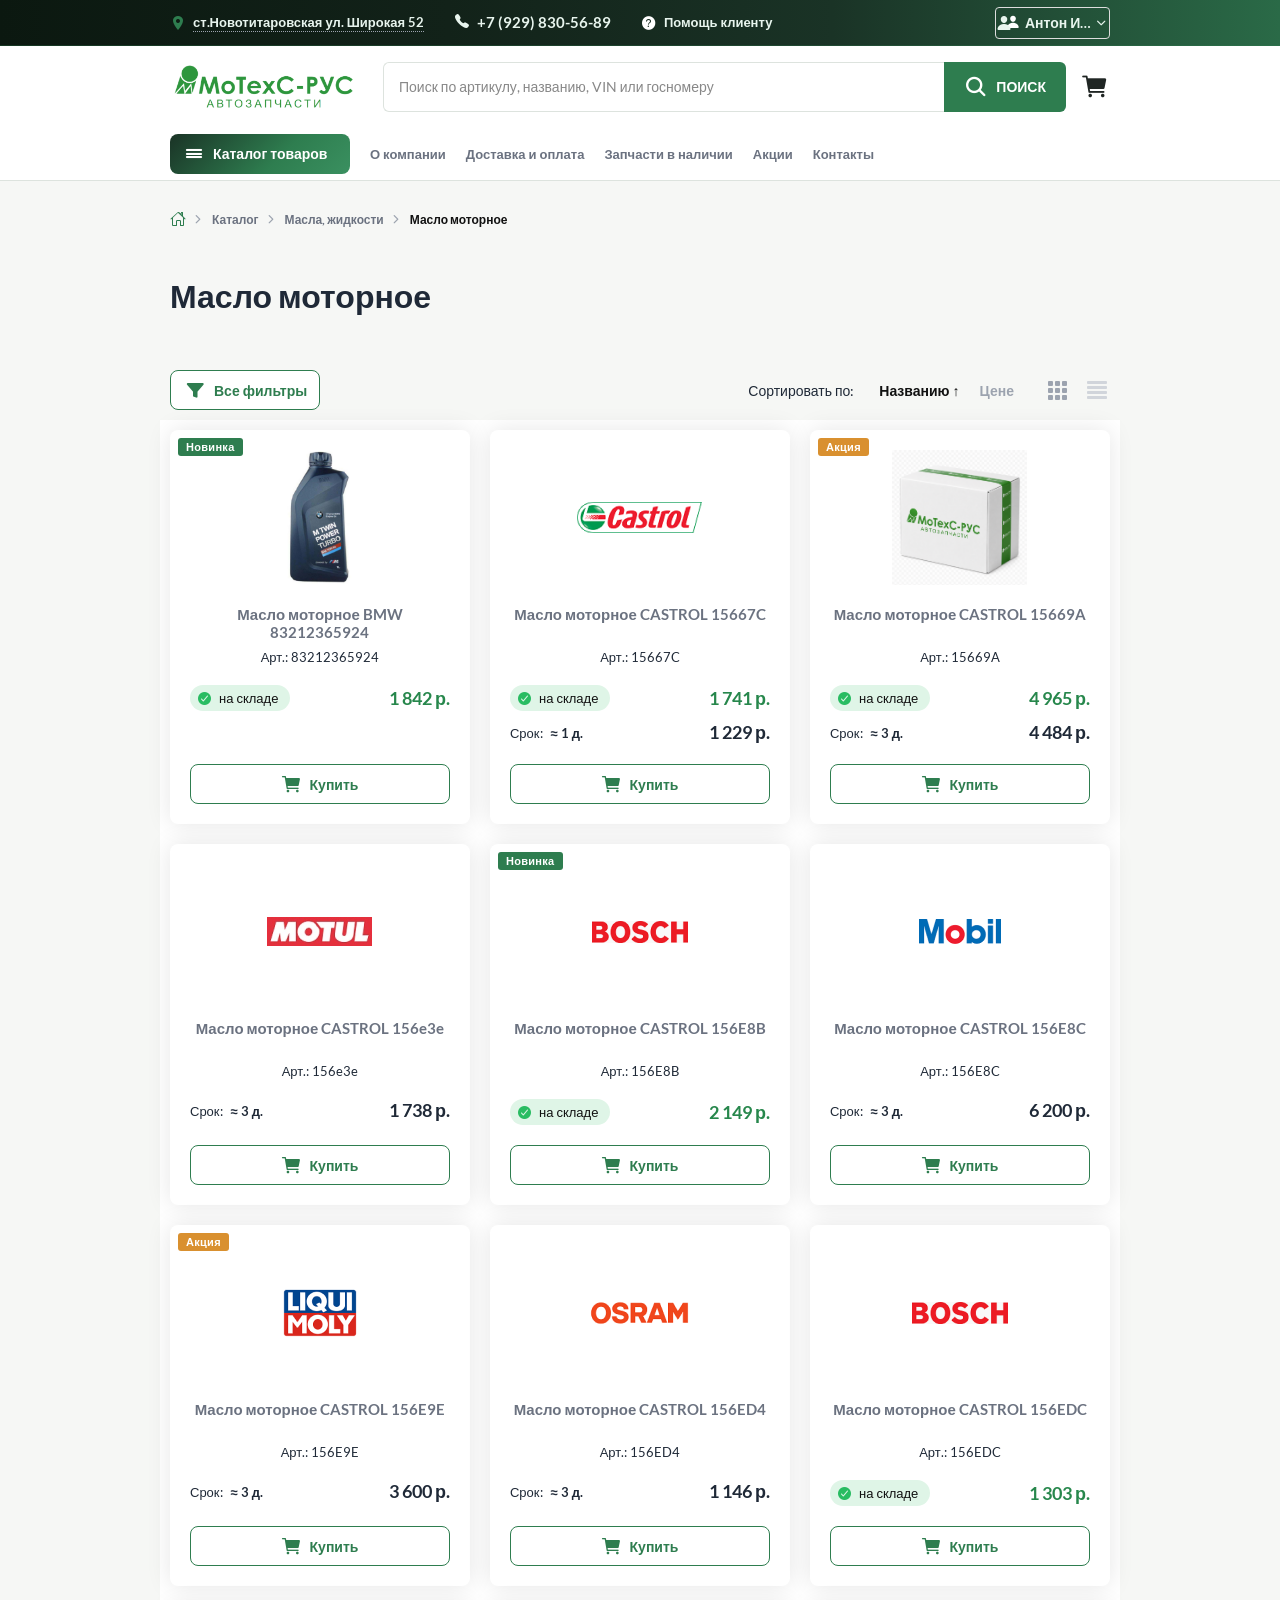
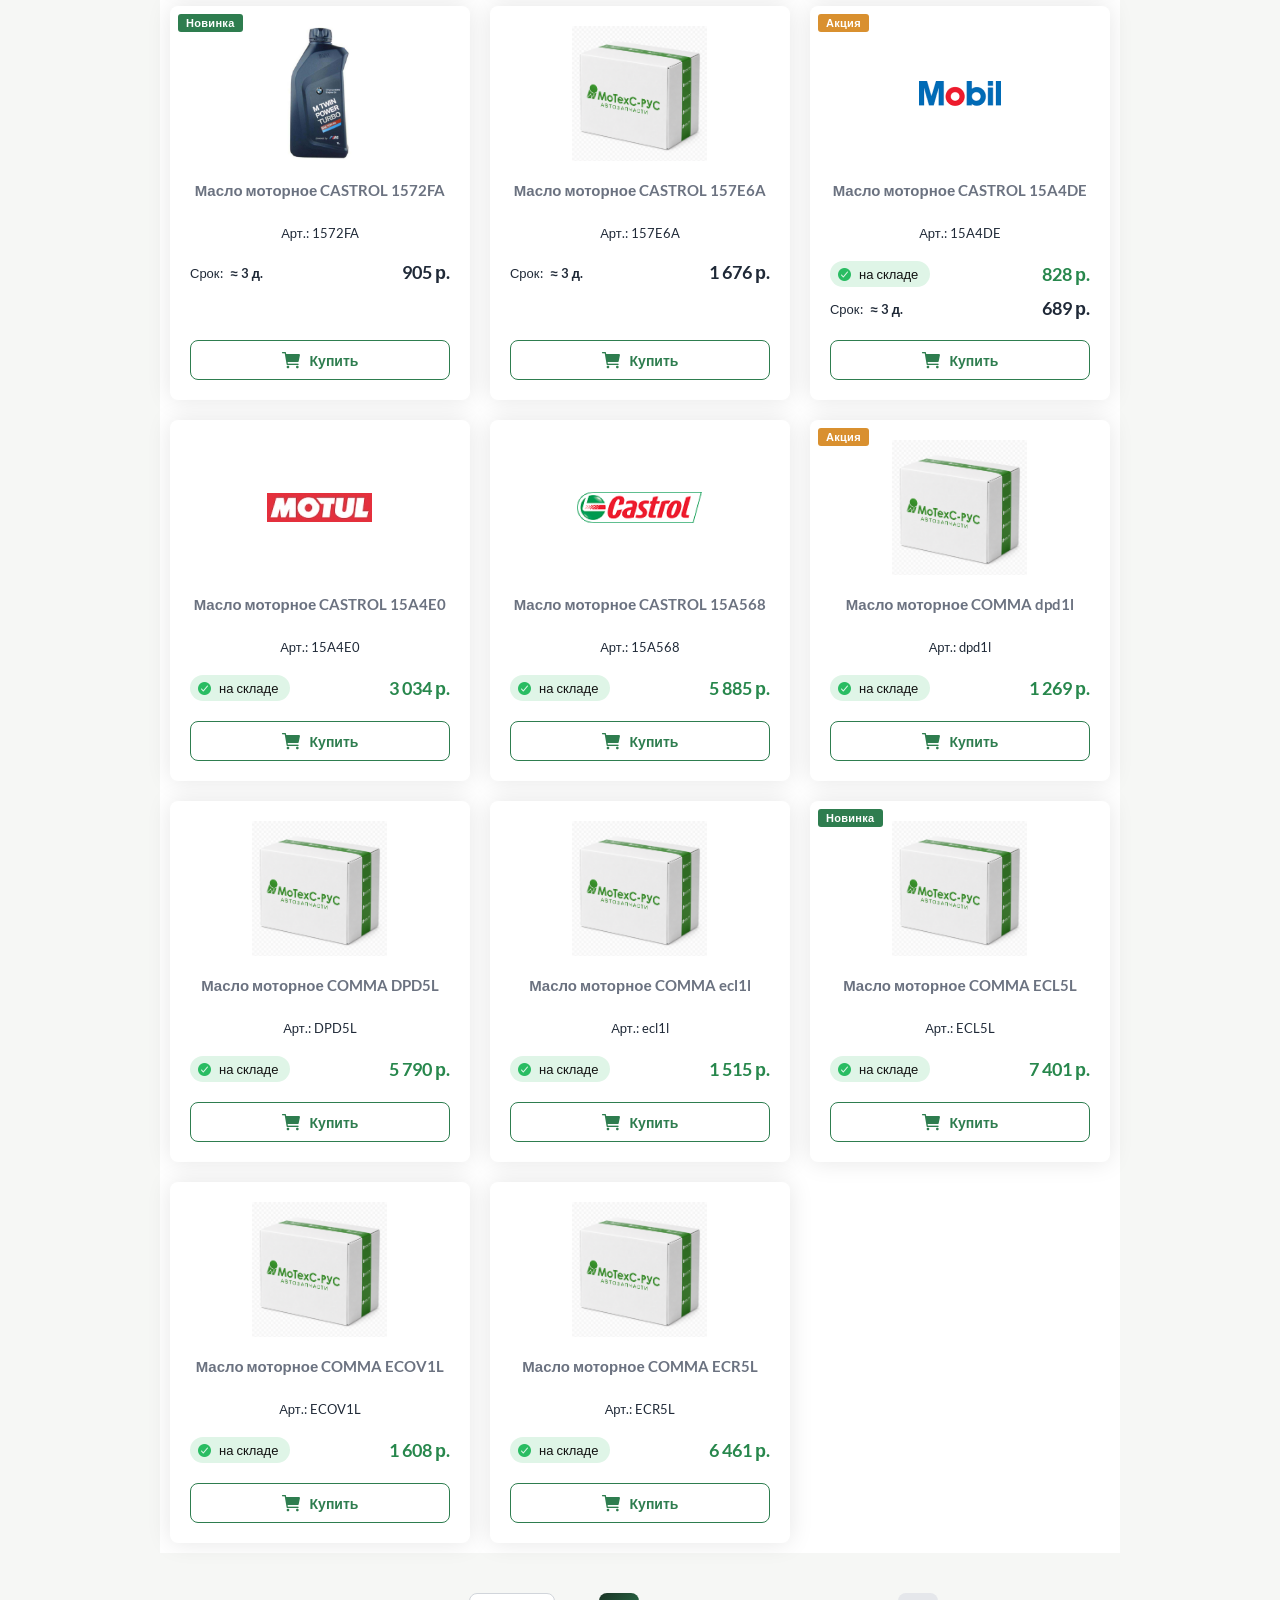
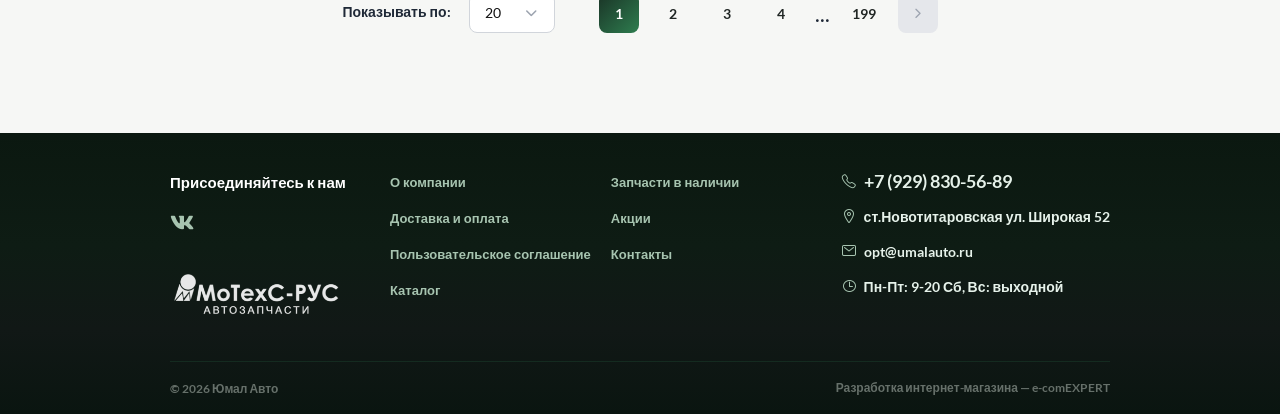
==== catalog/index.html @ f366a5bb "asd" ====
<!DOCTYPE html>
<html xmlns="http://www.w3.org/1999/xhtml" class="bx-core bx-no-touch bx-no-retina bx-chrome"><head><style>body {transition: opacity ease-in 0.2s; } 
body[unresolved] {opacity: 0; display: block; overflow: hidden; position: relative; } 
</style>
    <title>e-comAUTOPARTS - Масло моторное </title>
    <meta http-equiv="X-UA-Compatible" content="IE=edge" />
    <meta name="viewport" content="width=device-width, initial-scale=1.0" />

    
    <meta name="google-site-verification" content="3pzDEjGXft4h5JnUBmZD2Gv6N19xpV2843vtXqj8YGY" />


    <link rel="apple-touch-icon" sizes="180x180" href="../shop.e-comexpert.ru/shop.e-comexpert.ru/bitrix/templates/e-comexpert_v2/favicon/apple-touch-icon.png" />
    <link rel="icon" type="image/png" sizes="32x32" href="../shop.e-comexpert.ru/shop.e-comexpert.ru/bitrix/templates/e-comexpert_v2/favicon/favicon-32x32.png" />
    <link rel="icon" type="image/png" sizes="16x16" href="../shop.e-comexpert.ru/shop.e-comexpert.ru/bitrix/templates/e-comexpert_v2/favicon/favicon-16x16.png" />
    <link rel="manifest" href="../shop.e-comexpert.ru/shop.e-comexpert.ru/bitrix/templates/e-comexpert_v2/favicon/site.webmanifest" />
    <link rel="mask-icon" href="../shop.e-comexpert.ru/shop.e-comexpert.ru/bitrix/templates/e-comexpert_v2/favicon/safari-pinned-tab.svg" color="#5bbad5" />
    <link rel="shortcut icon" href="../shop.e-comexpert.ru/shop.e-comexpert.ru/bitrix/templates/e-comexpert_v2/favicon/favicon.ico" />
    <meta name="msapplication-TileColor" content="#da532c" />
    <meta name="msapplication-config" content="/bitrix/templates/e-comexpert_v2/favicon/browserconfig.xml" />
    <meta name="theme-color" content="#ffffff" />


    <meta http-equiv="Content-Type" content="text/html; charset=UTF-8" />
<meta name="robots" content="index, follow" />
<meta name="description" content="e-comAUTOPARTS - Масло моторное " />
<link href="../shop.e-comexpert.ru/shop.e-comexpert.ru/bitrix/js/main/core/css/core.css" type="text/css" rel="stylesheet" />



<link href="../shop.e-comexpert.ru/maxcdn.bootstrapcdn.com/bootstrap/3.3.7/css/bootstrap.min.css" type="text/css" rel="stylesheet" />
<link href="../shop.e-comexpert.ru/cdnjs.cloudflare.com/ajax/libs/OwlCarousel2/2.3.4/assets/owl.carousel.min.css" type="text/css" rel="stylesheet" />
<link href="../shop.e-comexpert.ru/cdnjs.cloudflare.com/ajax/libs/jqueryui/1.12.1/jquery-ui.css" type="text/css" rel="stylesheet" />
<link href="../shop.e-comexpert.ru/shop.e-comexpert.ru/bitrix/css/main/bootstrap.css" type="text/css" rel="stylesheet" />
<link href="../shop.e-comexpert.ru/shop.e-comexpert.ru/bitrix/css/main/font-awesome.css" type="text/css" rel="stylesheet" />
<link href="../shop.e-comexpert.ru/shop.e-comexpert.ru/bitrix/js/ui/fonts/opensans/ui.font.opensans.css" type="text/css" rel="stylesheet" />
<link href="../shop.e-comexpert.ru/shop.e-comexpert.ru/bitrix/js/main/popup/dist/main.popup.bundle.css" type="text/css" rel="stylesheet" />
<link href="../shop.e-comexpert.ru/shop.e-comexpert.ru/bitrix/components/w247.catalogs/catalog/templates/.default/style.css" type="text/css" rel="stylesheet" />
<link href="../shop.e-comexpert.ru/shop.e-comexpert.ru/bitrix/components/w247.catalogs/catalog.smart.filter/templates/.default/style.css" type="text/css" rel="stylesheet" />
<link href="../shop.e-comexpert.ru/shop.e-comexpert.ru/bitrix/templates/.default/components/bitrix/catalog.section.list/to_left/style.css" type="text/css" rel="stylesheet" />
<link href="../shop.e-comexpert.ru/shop.e-comexpert.ru/bitrix/templates/.default/components/bitrix/catalog.section/parametric/style.css" type="text/css" rel="stylesheet" />
<link href="../shop.e-comexpert.ru/shop.e-comexpert.ru/bitrix/templates/e-comexpert_v2/css/bootstrap-select.min.css" type="text/css" data-template-style="true" rel="stylesheet" />
<link href="../shop.e-comexpert.ru/shop.e-comexpert.ru/bitrix/templates/e-comexpert_v2/tooltipster/dist/css/tooltipster.bundle.min.css" type="text/css" data-template-style="true" rel="stylesheet" />
<link href="../shop.e-comexpert.ru/shop.e-comexpert.ru/bitrix/templates/e-comexpert_v2/lightbox/lightbox.css" type="text/css" data-template-style="true" rel="stylesheet" />
<link href="../shop.e-comexpert.ru/shop.e-comexpert.ru/bitrix/templates/e-comexpert_v2/fancybox/jquery.fancybox.css" type="text/css" data-template-style="true" rel="stylesheet" />
<link href="../shop.e-comexpert.ru/shop.e-comexpert.ru/bitrix/templates/e-comexpert_v2/bootstrap/css/bootstrap-datetimepicker.min.css" type="text/css" data-template-style="true" rel="stylesheet" />
<link href="../shop.e-comexpert.ru/shop.e-comexpert.ru/bitrix/templates/e-comexpert_v2/css/fonts.css" type="text/css" data-template-style="true" rel="stylesheet" />
<link href="../shop.e-comexpert.ru/shop.e-comexpert.ru/bitrix/templates/e-comexpert_v2/css/font_ico_style.css" type="text/css" data-template-style="true" rel="stylesheet" />
<link href="../shop.e-comexpert.ru/shop.e-comexpert.ru/bitrix/templates/e-comexpert_v2/css/main.css" type="text/css" data-template-style="true" rel="stylesheet" />
<link href="../shop.e-comexpert.ru/shop.e-comexpert.ru/bitrix/templates/e-comexpert_v2/css/media.css" type="text/css" data-template-style="true" rel="stylesheet" />
<link href="../shop.e-comexpert.ru/shop.e-comexpert.ru/bitrix/templates/e-comexpert_v2/components/w247.catalogs/appliance/.default/style.css" type="text/css" data-template-style="true" rel="stylesheet" />
<link href="../shop.e-comexpert.ru/shop.e-comexpert.ru/bitrix/components/w247.catalogs/appliance/templates/garage/style.css" type="text/css" data-template-style="true" rel="stylesheet" />
<link href="../shop.e-comexpert.ru/shop.e-comexpert.ru/bitrix/templates/e-comexpert_v2/components/w247.catalogs/appliance/for_check_auto/style.css" type="text/css" data-template-style="true" rel="stylesheet" />
<link href="../shop.e-comexpert.ru/shop.e-comexpert.ru/bitrix/templates/e-comexpert_v2/components/w247.branchesv2/shops.change/demo2/style.css" type="text/css" data-template-style="true" rel="stylesheet" />
<link href="../shop.e-comexpert.ru/shop.e-comexpert.ru/bitrix/templates/e-comexpert_v2/components/bitrix/search.title/.default/style.css" type="text/css" data-template-style="true" rel="stylesheet" />
<link href="../shop.e-comexpert.ru/shop.e-comexpert.ru/bitrix/templates/e-comexpert_v2/components/w247.garage/ws.garage/.default/style.css" type="text/css" data-template-style="true" rel="stylesheet" />
<link href="../shop.e-comexpert.ru/shop.e-comexpert.ru/bitrix/templates/e-comexpert_v2/components/w247.garage/ws.garage/style.css" type="text/css" data-template-style="true" rel="stylesheet" />
<link href="../shop.e-comexpert.ru/shop.e-comexpert.ru/bitrix/templates/e-comexpert_v2/components/bitrix/sale.basket.basket.line/.default/style.css" type="text/css" data-template-style="true" rel="stylesheet" />
<link href="../shop.e-comexpert.ru/shop.e-comexpert.ru/bitrix/templates/e-comexpert_v2/components/bitrix/breadcrumb/.default/style.css" type="text/css" data-template-style="true" rel="stylesheet" />
<link href="../shop.e-comexpert.ru/shop.e-comexpert.ru/bitrix/templates/e-comexpert_v2/components/bitrix/main.userconsent.request/.default/user_consent.css" type="text/css" data-template-style="true" rel="stylesheet" />
<link href="../shop.e-comexpert.ru/shop.e-comexpert.ru/bitrix/components/w247/form.service.request/templates/.default/style.css" type="text/css" data-template-style="true" rel="stylesheet" />
<link href="../shop.e-comexpert.ru/shop.e-comexpert.ru/bitrix/panel/main/popup.css" type="text/css" data-template-style="true" rel="stylesheet" />
<link href="../shop.e-comexpert.ru/w247/panel/scripts/autocomplete/jquery.auto-complete.css" type="text/css" data-template-style="true" rel="stylesheet" />
<link href="../shop.e-comexpert.ru/shop.e-comexpert.ru/bitrix/templates/e-comexpert_v2/styles.css" type="text/css" data-template-style="true" rel="stylesheet" />
<link href="../shop.e-comexpert.ru/shop.e-comexpert.ru/bitrix/templates/e-comexpert_v2/template_styles.css" type="text/css" data-template-style="true" rel="stylesheet" />
<script type="text/javascript" async="" src="../shop.e-comexpert.ru/bitrix.info/ba.js"></script><script type="text/javascript">if(!window.BX)window.BX={};if(!window.BX.message)window.BX.message=function(mess){if(typeof mess==='object'){for(let i in mess) {BX.message[i]=mess[i];} return true;}};</script>
<script type="text/javascript">(window.BX||top.BX).message({'JS_CORE_LOADING':'Загрузка...','JS_CORE_NO_DATA':'- Нет данных -','JS_CORE_WINDOW_CLOSE':'Закрыть','JS_CORE_WINDOW_EXPAND':'Развернуть','JS_CORE_WINDOW_NARROW':'Свернуть в окно','JS_CORE_WINDOW_SAVE':'Сохранить','JS_CORE_WINDOW_CANCEL':'Отменить','JS_CORE_WINDOW_CONTINUE':'Продолжить','JS_CORE_H':'ч','JS_CORE_M':'м','JS_CORE_S':'с','JSADM_AI_HIDE_EXTRA':'Скрыть лишние','JSADM_AI_ALL_NOTIF':'Показать все','JSADM_AUTH_REQ':'Требуется авторизация!','JS_CORE_WINDOW_AUTH':'Войти','JS_CORE_IMAGE_FULL':'Полный размер'});</script>

<script type="text/javascript" src="../shop.e-comexpert.ru/shop.e-comexpert.ru/bitrix/js/main/core/core.js"></script>

<script>BX.setJSList(['../shop.e-comexpert.ru/shop.e-comexpert.ru/bitrix/js/main/core/core_ajax.js','../shop.e-comexpert.ru/shop.e-comexpert.ru/bitrix/js/main/core/core_promise.js','../shop.e-comexpert.ru/shop.e-comexpert.ru/bitrix/js/main/polyfill/promise/js/promise.js','../shop.e-comexpert.ru/shop.e-comexpert.ru/bitrix/js/main/loadext/loadext.js','../shop.e-comexpert.ru/shop.e-comexpert.ru/bitrix/js/main/loadext/extension.js','../shop.e-comexpert.ru/shop.e-comexpert.ru/bitrix/js/main/polyfill/promise/js/promise.js','../shop.e-comexpert.ru/shop.e-comexpert.ru/bitrix/js/main/polyfill/find/js/find.js','../shop.e-comexpert.ru/shop.e-comexpert.ru/bitrix/js/main/polyfill/includes/js/includes.js','../shop.e-comexpert.ru/shop.e-comexpert.ru/bitrix/js/main/polyfill/matches/js/matches.js','../shop.e-comexpert.ru/shop.e-comexpert.ru/bitrix/js/ui/polyfill/closest/js/closest.js','../shop.e-comexpert.ru/shop.e-comexpert.ru/bitrix/js/main/polyfill/fill/main.polyfill.fill.js','../shop.e-comexpert.ru/shop.e-comexpert.ru/bitrix/js/main/polyfill/find/js/find.js','../shop.e-comexpert.ru/shop.e-comexpert.ru/bitrix/js/main/polyfill/matches/js/matches.js','../shop.e-comexpert.ru/shop.e-comexpert.ru/bitrix/js/main/polyfill/core/dist/polyfill.bundle.js','../shop.e-comexpert.ru/shop.e-comexpert.ru/bitrix/js/main/core/core.js','../shop.e-comexpert.ru/shop.e-comexpert.ru/bitrix/js/main/polyfill/intersectionobserver/js/intersectionobserver.js','../shop.e-comexpert.ru/shop.e-comexpert.ru/bitrix/js/main/lazyload/dist/lazyload.bundle.js','../shop.e-comexpert.ru/shop.e-comexpert.ru/bitrix/js/main/polyfill/core/dist/polyfill.bundle.js','../shop.e-comexpert.ru/shop.e-comexpert.ru/bitrix/js/main/parambag/dist/parambag.bundle.js']);
BX.setCSSList(['../shop.e-comexpert.ru/shop.e-comexpert.ru/bitrix/js/main/core/css/core.css','../shop.e-comexpert.ru/shop.e-comexpert.ru/bitrix/js/main/lazyload/dist/lazyload.bundle.css','../shop.e-comexpert.ru/shop.e-comexpert.ru/bitrix/js/main/parambag/dist/parambag.bundle.css']);</script>
<script type="text/javascript">(window.BX||top.BX).message({'MAIN_USER_CONSENT_REQUEST_TITLE':'Согласие пользователя','MAIN_USER_CONSENT_REQUEST_BTN_ACCEPT':'Принимаю','MAIN_USER_CONSENT_REQUEST_BTN_REJECT':'Не принимаю','MAIN_USER_CONSENT_REQUEST_LOADING':'Загрузка..','MAIN_USER_CONSENT_REQUEST_ERR_TEXT_LOAD':'Не удалось загрузить текст соглашения.','MAIN_USER_CONSENT_REQUEST_URL_CONFIRM':'Ознакомьтесь с текстом по ссылке'});</script>
<script type="text/javascript">(window.BX||top.BX).message({'CATALOG_LIST_PART_TITLE':'Запчасть','CATALOG_LIST_AVAILABLE_TITLE':'Наличие','CATALOG_LIST_PRICE_TITLE':'Цена','CATALOG_LIST_QUANTITY_TITLE':'Кол-в','CATALOG_LIST_DELIVERY_TITLE':'Срок','CATALOG_LIST_PART':'Запчасть','CATALOG_LIST_ADD_TO_BASKET':'В корзину','CATALOG_LIST_SHOW_ALL':'Показать все','CATALOG_LIST_SHOW_MORE':'Другие предложения','CATALOG_LIST_HIDE':'Свернуть','CATALOG_LIST_QUANTITY_MEASURE':'шт.','CATALOG_LIST_IN_STOCK':'В наличии','CATALOG_LIST_ARTICLE_TITLE':'Артикул','CATALOG_LIST_ART':'Арт','CATALOG_LIST_SEARCH_ARTICLE_TITLE':'Искомый артикул','CATALOG_LIST_RESET':'Сбросить фильтры','CATALOG_LIST_APPLY':'Применить','CATALOG_LIST_STOCK_ONLY':'Только товары в наличии','CATALOG_LIST_COST':'Цена, руб.','CATALOG_LIST_DELIVERIES':'Сроки','CATALOG_LIST_BRANDS':'Бренды','CATALOG_LIST_TYPES':'Типы','CATALOG_LIST_NAME':'Наименование','CATALOG_LIST_PROFIT':'Прибыль','CATALOG_LIST_ON_STOCK':'на складе'});</script>
<script type="text/javascript">(window.BX||top.BX).message({'pull_server_enabled':'N','pull_config_timestamp':'0','pull_guest_mode':'N','pull_guest_user_id':'0'});(window.BX||top.BX).message({'PULL_OLD_REVISION':'Для продолжения корректной работы с сайтом необходимо перезагрузить страницу.'});</script>
<script type="text/javascript">(window.BX||top.BX).message({'W247_PANEL_MODAL_TITLE':'Регистрация пользователя','W247_PANEL_MODAL_ACCEPT_BTN':'Отправить','W247_PANEL_MODAL_CANCEL_BTN':'Закрыть'});</script>
<script type="text/javascript">(window.BX||top.BX).message({'LANGUAGE_ID':'ru','FORMAT_DATE':'DD.MM.YYYY','FORMAT_DATETIME':'DD.MM.YYYY HH:MI:SS','COOKIE_PREFIX':'BITRIX_SM','SERVER_TZ_OFFSET':'10800','SITE_ID':'s1','SITE_DIR':'/','USER_ID':'214','SERVER_TIME':'1776419177','USER_TZ_OFFSET':'0','USER_TZ_AUTO':'Y','bitrix_sessid':'edc9101cf88867938edb0829eab3b66a'});</script>


<script type="text/javascript" src="../shop.e-comexpert.ru/shop.e-comexpert.ru/bitrix/js/main/core/core_ls.js"></script>
<script type="text/javascript" src="../shop.e-comexpert.ru/shop.e-comexpert.ru/bitrix/js/main/session.js"></script>
<script type="text/javascript" src="../shop.e-comexpert.ru/code.jquery.com/jquery.min.js"></script>
<script type="text/javascript" src="../shop.e-comexpert.ru/shop.e-comexpert.ru/bitrix/js/main/core/core_fx.js"></script>
<script type="text/javascript" src="../shop.e-comexpert.ru/shop.e-comexpert.ru/bitrix/js/main/popup/dist/main.popup.bundle.js"></script>
<script type="text/javascript" src="../shop.e-comexpert.ru/shop.e-comexpert.ru/bitrix/js/w247.catalogs/cookie.js"></script>
<script type="text/javascript" src="../shop.e-comexpert.ru/cdnjs.cloudflare.com/ajax/libs/jqueryui/1.12.1/jquery-ui.js"></script>
<script type="text/javascript" src="../shop.e-comexpert.ru/cdnjs.cloudflare.com/ajax/libs/jqueryui-touch-punch/0.2.3/jquery.ui.touch-punch.min.js"></script>
<script type="text/javascript" src="../shop.e-comexpert.ru/cdnjs.cloudflare.com/ajax/libs/OwlCarousel2/2.3.4/owl.carousel.min.js"></script>
<script type="text/javascript" src="../shop.e-comexpert.ru/maxcdn.bootstrapcdn.com/bootstrap/3.3.7/js/bootstrap.min.js"></script>
<script type="text/javascript" src="../shop.e-comexpert.ru/cdnjs.cloudflare.com/ajax/libs/jquery-validate/1.19.1/jquery.validate.min.js"></script>
<script type="text/javascript" src="../shop.e-comexpert.ru/shop.e-comexpert.ru/bitrix/js/pull/protobuf/protobuf.js"></script>
<script type="text/javascript" src="../shop.e-comexpert.ru/shop.e-comexpert.ru/bitrix/js/pull/protobuf/model.js"></script>
<script type="text/javascript" src="../shop.e-comexpert.ru/shop.e-comexpert.ru/bitrix/js/rest/client/rest.client.js"></script>
<script type="text/javascript" src="../shop.e-comexpert.ru/shop.e-comexpert.ru/bitrix/js/pull/client/pull.client.js"></script>
<script type="text/javascript" src="../shop.e-comexpert.ru/shop.e-comexpert.ru/bitrix/js/main/pageobject/pageobject.js"></script>
<script type="text/javascript" src="../shop.e-comexpert.ru/shop.e-comexpert.ru/bitrix/js/main/core/core_window.js"></script>
<link href="../shop.e-comexpert.ru/shop.e-comexpert.ru/bitrix/css/w247.recaptcha/style.css" type="text/css" rel="stylesheet" />
<script type="text/javascript" src="../shop.e-comexpert.ru/shop.e-comexpert.ru/bitrix/js/w247.recaptcha/script.js" defer=""></script>
<script type="text/javascript">
BX.message({"SessExpired": 'Ваш сеанс работы с сайтом завершен из-за отсутствия активности в течение 24 мин. Введенные на странице данные не будут сохранены. Скопируйте их перед тем, как закроете или обновите страницу.'});
bxSession.Expand('edc9101cf88867938edb0829eab3b66a.fa1029e3d3d6e6d5f078a412ab24981760777ded98d3af495f00da9734fc9c24');
</script>
<script type="text/javascript">
					(function () {
						"use strict";

						var counter = function ()
						{
							var cookie = (function (name) {
								var parts = ("; " + document.cookie).split("; " + name + "=");
								if (parts.length == 2) {
									try {return JSON.parse(decodeURIComponent(parts.pop().split(";").shift()));}
									catch (e) {}
								}
							})("BITRIX_CONVERSION_CONTEXT_s1");

							if (cookie &amp;&amp; cookie.EXPIRE &gt;= BX.message("SERVER_TIME"))
								return;

							var request = new XMLHttpRequest();
							request.open("POST", "/bitrix/tools/conversion/ajax_counter.php", true);
							request.setRequestHeader("Content-type", "application/x-www-form-urlencoded");
							request.send(
								"SITE_ID="+encodeURIComponent("s1")+
								"&amp;sessid="+encodeURIComponent(BX.bitrix_sessid())+
								"&amp;HTTP_REFERER="+encodeURIComponent(document.referrer)
							);
						};

						if (window.frameRequestStart === true)
							BX.addCustomEvent("onFrameDataReceived", counter);
						else
							BX.ready(counter);
					})();
				</script>
<script>var phoneMaskOne = "+7 (999) 999-9999";</script>
<script>var w247_laximooem_folder = '/w247_laximo_oem'</script>

                <script type="text/javascript">
                    window.W247CatalogsCookieParams = {'domain':''};
                </script>
            
<link rel="canonical" href="../shop.e-comexpert.ru/catalog/oil/motor/" />
<script>var w247SearchSetings = {'max_delivery_time':'120','order_by1':'price','order_by2':'delivery'}, manager = 0;</script>
<script>var view = "combo", order = "asc";</script>
<script>var phoneMask = "+7 (999) 999-9999";</script>
<script type="text/javascript">BX.bind(window, "load", function(){BX.PULL.start();});</script>

                <script>
                    BX.message({'W247_CRM_EVENTS_REQUEST_NOT_FOUND':'Запрос не найден','W247_CRM_EVENTS_CREATE_NEW_REQUEST':'Создать новый запрос','W247_CRM_EVENTS_CREATE_NEW_REQUEST_FOR':'Создать запрос для &lt;b&gt;#FIO#&lt;\/b&gt;','W247_CRM_EVENTS_MANAGER_PANEL':'CRM','W247_CRM_EVENTS_CHOOSE_PRODUCT_ANOTHER_AUTO':'Вы выбрали товар от другого авто, добавить в позицию?','W247_CRM_EVENTS_SAVE_REQUEST':'Сохранить запрос','W247_CRM_EVENTS_YES':'Да','W247_CRM_EVENTS_NO':'Нет','W247_CRM_EVENTS_CANCEL':'Отмена','W247_CRM_EVENTS_NOTIFY_NOT_INSTALLED':'Модуль w247.notification не установлен','W247_CRM_EVENTS_HANDLER_UIS_NEW_USER':'Новый клиент','W247_CRM_EVENTS_INCOMING_CALL':'Входящий звонок','W247_CRM_EVENTS_NOTIFY_MANAGER_EMPTY':'Менеджеры не найдены','W247_CRM_EVENTS_FS_BUTTON_CREATE_REQUEST':'Создать запрос','W247_CRM_EVENTS_FS_BUTTON_REQUESTS':'Запросы клиента'});
                </script>

                <script>
                    BX.message({'W247_CRM_EVENTS_ORDER_NOT_FOUND':'Заказ не найден'});
                </script>
<script type="text/javascript">BX.message({'JS_W247_CRM_EVENTS_SESSION_TITLE':'Время жизни сессии истекло'});</script>



<script type="text/javascript" src="../shop.e-comexpert.ru/shop.e-comexpert.ru/local/js/w247/preloader.js"></script>
<script type="text/javascript" src="../shop.e-comexpert.ru/shop.e-comexpert.ru/bitrix/templates/e-comexpert_v2/components/w247.catalogs/appliance/.default/script.js"></script>
<script type="text/javascript" src="../shop.e-comexpert.ru/shop.e-comexpert.ru/bitrix/components/w247.catalogs/appliance/templates/garage/script.js"></script>
<script type="text/javascript" src="../shop.e-comexpert.ru/shop.e-comexpert.ru/bitrix/templates/e-comexpert_v2/components/w247.catalogs/appliance/for_check_auto/script.js"></script>
<script type="text/javascript" src="../shop.e-comexpert.ru/shop.e-comexpert.ru/bitrix/templates/e-comexpert_v2/components/w247.branchesv2/shops.change/demo2/script.js"></script>
<script type="text/javascript" src="../shop.e-comexpert.ru/shop.e-comexpert.ru/bitrix/templates/e-comexpert_v2/components/bitrix/form.result.new/bchangev2/script.js"></script>
<script type="text/javascript" src="../shop.e-comexpert.ru/shop.e-comexpert.ru/bitrix/components/bitrix/search.title/script.js"></script>
<script type="text/javascript" src="../shop.e-comexpert.ru/shop.e-comexpert.ru/bitrix/templates/e-comexpert_v2/components/bitrix/search.title/.default/script.js"></script>
<script type="text/javascript" src="../shop.e-comexpert.ru/shop.e-comexpert.ru/bitrix/templates/e-comexpert_v2/components/w247.garage/ws.garage/.default/script.js"></script>
<script type="text/javascript" src="../shop.e-comexpert.ru/shop.e-comexpert.ru/bitrix/templates/e-comexpert_v2/components/bitrix/sale.basket.basket.line/.default/script.js"></script>
<script type="text/javascript" src="../shop.e-comexpert.ru/shop.e-comexpert.ru/bitrix/templates/e-comexpert_v2/components/bitrix/menu/main-menu/script.js"></script>
<script type="text/javascript" src="../shop.e-comexpert.ru/shop.e-comexpert.ru/bitrix/templates/e-comexpert_v2/components/bitrix/form.result.new/callback/script.js"></script>
<script type="text/javascript" src="../shop.e-comexpert.ru/shop.e-comexpert.ru/bitrix/templates/e-comexpert_v2/components/bitrix/main.userconsent.request/.default/user_consent.js"></script>
<script type="text/javascript" src="../shop.e-comexpert.ru/shop.e-comexpert.ru/bitrix/components/w247/form.service.request/templates/.default/script.js"></script>
<script type="text/javascript" src="../shop.e-comexpert.ru/shop.e-comexpert.ru/bitrix/templates/e-comexpert_v2/js/ba.js"></script>
<script type="text/javascript" src="../shop.e-comexpert.ru/shop.e-comexpert.ru/bitrix/templates/e-comexpert_v2/js/bootstrap-select.min.js"></script>
<script type="text/javascript" src="../shop.e-comexpert.ru/shop.e-comexpert.ru/bitrix/templates/e-comexpert_v2/tooltipster/dist/js/tooltipster.bundle.min.js"></script>
<script type="text/javascript" src="../shop.e-comexpert.ru/shop.e-comexpert.ru/bitrix/templates/e-comexpert_v2/bootstrap/js/moment-with-locales.min.js"></script>
<script type="text/javascript" src="../shop.e-comexpert.ru/shop.e-comexpert.ru/bitrix/templates/e-comexpert_v2/bootstrap/js/bootstrap-datetimepicker.min.js"></script>
<script type="text/javascript" src="../shop.e-comexpert.ru/shop.e-comexpert.ru/bitrix/templates/e-comexpert_v2/js/jquery.fs.stepper.js"></script>
<script type="text/javascript" src="../shop.e-comexpert.ru/shop.e-comexpert.ru/bitrix/templates/e-comexpert_v2/lightbox/lightbox.js"></script>
<script type="text/javascript" src="../shop.e-comexpert.ru/shop.e-comexpert.ru/bitrix/templates/e-comexpert_v2/fancybox/jquery.fancybox.js"></script>
<script type="text/javascript" src="../shop.e-comexpert.ru/shop.e-comexpert.ru/bitrix/templates/e-comexpert_v2/js/jquery.inputmask.min.js"></script>
<script type="text/javascript" src="../shop.e-comexpert.ru/shop.e-comexpert.ru/bitrix/templates/e-comexpert_v2/js/jquery.maskedinput.min.js"></script>
<script type="text/javascript" src="../shop.e-comexpert.ru/shop.e-comexpert.ru/bitrix/templates/e-comexpert_v2/js/main.js"></script>
<script type="text/javascript" src="../shop.e-comexpert.ru/shop.e-comexpert.ru/bitrix/templates/e-comexpert_v2/js/script.js"></script>
<script type="text/javascript" src="../shop.e-comexpert.ru/shop.e-comexpert.ru/local/js/linemedia.auto/partview.js"></script>
<script type="text/javascript" src="../shop.e-comexpert.ru/shop.e-comexpert.ru/local/js/linemedia.auto/partviewlist.js"></script>
<script type="text/javascript" src="../shop.e-comexpert.ru/shop.e-comexpert.ru/local/js/linemedia.auto/partviewblock.js"></script>
<script type="text/javascript" src="../shop.e-comexpert.ru/shop.e-comexpert.ru/local/js/linemedia.auto/partviewcombo.js"></script>
<script type="text/javascript" src="../shop.e-comexpert.ru/shop.e-comexpert.ru/local/js/linemedia.auto/partfilterview.js"></script>
<script type="text/javascript" src="../shop.e-comexpert.ru/w247/panel/scripts/scripts/jquery.maskedinput.min.js"></script>
<script type="text/javascript" src="../shop.e-comexpert.ru/w247/panel/scripts/autocomplete/jquery.auto-complete.min.js"></script>
<script type="text/javascript" src="../shop.e-comexpert.ru/w247/panel/scripts/top_panel.js"></script>
<script type="text/javascript" src="../shop.e-comexpert.ru/shop.e-comexpert.ru/bitrix/components/w247.catalogs/catalog.smart.filter/templates/.default/script.js"></script>
<script type="text/javascript" src="../shop.e-comexpert.ru/shop.e-comexpert.ru/bitrix/components/w247.catalogs/catalog.smart.filter/templates/.default/search.js"></script>
<script type="text/javascript" src="../shop.e-comexpert.ru/shop.e-comexpert.ru/bitrix/components/w247.catalogs/catalog/templates/.default/include/selection/script.js"></script>
<script type="text/javascript" src="../shop.e-comexpert.ru/shop.e-comexpert.ru/bitrix/templates/.default/components/bitrix/catalog.section/parametric/script.js"></script>
<script type="text/javascript">var _ba = _ba || []; _ba.push(["aid", "d50bef606eb90cac79038ef345da8fa2"]); _ba.push(["host", "shop.e-comexpert.ru"]); (function() {var ba = document.createElement("script"); ba.type = "text/javascript"; ba.async = true;ba.src = (document.location.protocol == "https:" ? "https://" : "http://") + "bitrix.info/ba.js";var s = document.getElementsByTagName("script")[0];s.parentNode.insertBefore(ba, s);})();</script>


            <link rel="stylesheet" href="../shop.e-comexpert.ru/shop.e-comexpert.ru/bitrix/templates/e-comexpert_v2/css/less/option.css" />

    
    <style>.async-hide { opacity: 0 !important} </style>
    
<script type="application/ld+json"> 
{
  "@context": "http://www.schema.org",
  "@type": "Organization",
  "name": "e-comAUTOPARTS",
  "url": "https://demo.e-comexpert.ru/",
  "logo": "/bitrix/templates/e-comexpert_v2/img/Logo.svg",
  "description": "�������� e-comAUTOPARTS ���������������� �� ������� � ��������� ������� �������������. �� ����� ������ � ��� ��������� ����������� ��������� � �������� ���������������, ����������� ���������� ������������������ ��������� �� ������������������� �����.",
  "address": {
    "@type": "PostalAddress",
    "streetAddress": "��. ����� ���������, 23 ���. 1� ",
    "addressLocality": "�. ������",
    "addressCountry": "������"
  },
  "contactPoint": {
    "@type": "ContactPoint",
    "telephone": "+7 (929) 830-56-89"
  }
}
 </script>
    

<style>
* { box-sizing: border-box; }
html, body { font-family: 'Lato', Arial, sans-serif; font-size: 14px; line-height: normal; -webkit-font-smoothing: antialiased; }
</style>

    <link rel="stylesheet" href="../yumal-brand.css" />
</head>
<body class="no-touch" ontouchstart="removeHoverState()" cz-shortcut-listen="true">
<div id="panel"></div>
    <!-- Modal -->
    <div id="modal_add_auto_new111" class="modal modal_site add_auto_modal fade" role="dialog">
        <div class="modal-dialog">
            <!-- Modal content-->
            <div class="modal-content">
                <div class="modal-header">
                    <button type="button" class="close" data-dismiss="modal"><span class="icon-ion-close"></span></button>
                </div>
                <div class="modal-body">
                    <div class="selection_auto w247_wssync_appliance tgarage">
    <div class="selection_auto__title">Ваш автомобиль:</div>
    <form id="w247_wssync_appliance_garage_new111" role="form" class="selection_auto__wrap_select w247_wssync_appliance_garage" method="post" action="">
        <div class="wrap_select_sa block_select selection_auto__select">
            <div class="wrap_selectpicker_site search_drop">
                <input type="hidden" name="BRAND_UID" value="" />
                <select class="appl_brand" data-live-search="true" title="Марка" disabled=""><option class="bs-title-option" value=""></option><option class="bs-title-option" value=""></option>
                </select>
            </div>
            <div class="wrap_selectpicker_site search_drop">
                <input type="hidden" name="YEAR" value="" />
                <select disabled="" class="appl_year" data-live-search="true" title="Год"><option class="bs-title-option" value=""></option><option class="bs-title-option" value=""></option>
                </select>
            </div>
            <div class="wrap_selectpicker_site search_drop">
                <input type="hidden" name="MODEL_UID" value="" />
                <select disabled="" class="appl_model" data-live-search="true" title="Модель"><option class="bs-title-option" value=""></option><option class="bs-title-option" value=""></option>
                </select>
            </div>
            <div class="wrap_selectpicker_site search_drop">
                <input type="hidden" name="CAR_UID" value="" />
                <select disabled="" class="appl_mod" data-live-search="true" title="Модификация"><option class="bs-title-option" value=""></option><option class="bs-title-option" value=""></option>
                </select>
            </div>
        </div>
        <button class="btn btn_site gradient_top btn_select_auto" disabled="disabled" type="button">Найти</button>

        <input type="hidden" name="AJAX_ACTION" value="brands" />
        <input type="hidden" name="APPLIANCE_RESET" value="" />
        <input type="hidden" name="ENTITY_CODE" value="" />
        <input type="hidden" name="CAR_PAGE_URL" value="" />
        <input type="hidden" name="AJAX_PAGE" value="" />
        <input type="hidden" name="ENTITY" value="to" />
        <input type="hidden" name="CAR_ENTITY" value="to" />
        <input type="hidden" name="sessid" id="sessid" value="dc6cd54168157ca50aa76a7b3d67830f" />    </form>

    
    </div>

<script type="text/javascript">
    BX.message({'JS_W247_NOT_RESULTS_SELECTPICKER':'Нет результатов по {0}'});
</script>
<script>
    $(document).ready(function () {
        $("#w247_wssync_appliance_garage_new111").w247_appliance_garage_tgarage({
            'ajax_script': 'shop.e-comexpert.ru/shop.e-comexpert.ru/bitrix/components/w247.catalogs/appliance/ajax.php',
            'auto_apply': true,
            'modal_add_auto_block': 'modal_add_auto_new111',
        });
    });
</script>
                </div>
            </div>
        </div>
    </div>
    <!-- Modal TO -->
    <div id="modal_add_auto_to" class="modal modal_site add_auto_modal fade" role="dialog">
        <div class="modal-dialog">
            <!-- Modal content-->
            <div class="modal-content">
                <div class="modal-header">
                    <button type="button" class="close" data-dismiss="modal"><span class="icon-ion-close"></span></button>
                </div>
                <div class="modal-body">
                    <div class="selection_auto w247_wssync_appliance tgarage">
    <div class="selection_auto__title">Добавить в гараж:</div>
    <form id="w247_wssync_appliance_garage_to" role="form" class="selection_auto__wrap_select w247_wssync_appliance_garage" method="post" action="">
        <div class="wrap_select_sa block_select selection_auto__select">
            <div class="wrap_selectpicker_site search_drop">
                <input type="hidden" name="BRAND_UID" value="" />
                <select class="appl_brand" data-live-search="true" title="Марка" disabled=""><option class="bs-title-option" value=""></option><option class="bs-title-option" value=""></option>
                </select>
            </div>
            <div class="wrap_selectpicker_site search_drop">
                <input type="hidden" name="YEAR" value="" />
                <select disabled="" class="appl_year" data-live-search="true" title="Год"><option class="bs-title-option" value=""></option><option class="bs-title-option" value=""></option>
                </select>
            </div>
            <div class="wrap_selectpicker_site search_drop">
                <input type="hidden" name="MODEL_UID" value="" />
                <select disabled="" class="appl_model" data-live-search="true" title="Модель"><option class="bs-title-option" value=""></option><option class="bs-title-option" value=""></option>
                </select>
            </div>
            <div class="wrap_selectpicker_site search_drop">
                <input type="hidden" name="CAR_UID" value="" />
                <select disabled="" class="appl_mod" data-live-search="true" title="Модификация"><option class="bs-title-option" value=""></option><option class="bs-title-option" value=""></option>
                </select>
            </div>
        </div>
        <button class="btn btn_site gradient_top btn_select_auto appliance_garage_apply" type="button">Добавить</button>

        <input type="hidden" name="AJAX_ACTION" value="brands" />
        <input type="hidden" name="APPLIANCE_RESET" value="" />
        <input type="hidden" name="ENTITY_CODE" value="" />
        <input type="hidden" name="CAR_PAGE_URL" value="" />
        <input type="hidden" name="AJAX_PAGE" value="" />
        <input type="hidden" name="ENTITY" value="to" />
        <input type="hidden" name="CAR_ENTITY" value="" />
        <input type="hidden" name="sessid" id="sessid_1" value="dc6cd54168157ca50aa76a7b3d67830f" />    </form>

    
    </div>

<script type="text/javascript">
    BX.message({'JS_W247_NOT_RESULTS_SELECTPICKER':'Нет результатов по {0}'});
</script>
<script>
    $(document).ready(function () {

        if (typeof submitCarHandler != 'function') {

            window.submitCarHandler = function (form, filter_script, filter_div) {

                var car_uid = form.find("input[name=CAR_UID]").val();
                var year = form.find("input[name=YEAR]").val();
                var AJAX_PAGE = form.find("input[name=AJAX_PAGE]").val();

                var location_url = form.find("input[name=CAR_PAGE_URL]").val();
                location_url = location_url.replace('#CAR_UID#', car_uid).replace('#YEAR#', year);

                var eventParams = {
                    'back_url': location_url,
                    /*'add_garage': true,
                    'set_car': true,*/
                    sessid: BX.bitrix_sessid(),
                };
                let formData = new FormData(form[0]);
                for (let [name, value] of formData) {
                    eventParams[name] = value;
                }
                eventParams['action'] = 'add_car';
                eventParams['AJAX_ACTION'] = 'add_car';

                BX.onCustomEvent('GarageAddCar', [eventParams]);

                if (typeof eventParams['noRedirect'] === 'undefined') {
                    for (let name in eventParams) {
                        let el = form.find(`[name="${name}"]`);
                        let value = eventParams[name];
                        if(el.length &gt; 0) {
                            el.val(value);
                        } else {
                            form.append($('&lt;input&gt;', {attr: {type: 'hidden', name: name, value: value}}));
                        }
                    }
                    form[0].submit();
                }
            };
        }

        $("#w247_wssync_appliance_garage_to").w247_appliance_to({
            'ajax_script': 'shop.e-comexpert.ru/shop.e-comexpert.ru/bitrix/components/w247.catalogs/appliance/ajax.php',
            //'auto_apply': true,
            apply: submitCarHandler,
            'modal_add_auto_block': 'modal_add_auto_to',
        });
    });
</script>
                </div>
            </div>
        </div>
    </div>
    <!--appliance for check_auto redirect -->
    <div id="modal_add_auto_check_auto" class="modal modal_site add_auto_modal fade" role="dialog">
        <div class="modal-dialog">
            <!-- Modal content-->
            <div class="modal-content">
                <div class="modal-header">
                    <button type="button" class="close" data-dismiss="modal"><span class="icon-ion-close"></span></button>
                </div>
                <div class="modal-body">
                    <div class="selection_auto w247_wssync_appliance tgarage">
        <div class="selection_auto__title">Ваш автомобиль:</div>
        <form id="w247_wssync_appliance_garage_check_auto" role="form" class="selection_auto__wrap_select w247_wssync_appliance_garage" method="post" action="">
            <div class="wrap_select_sa block_select selection_auto__select">
                <div class="wrap_selectpicker_site search_drop">
                    <input type="hidden" name="BRAND_UID" value="" />
                    <select class="appl_brand" data-live-search="true" title="Марка"disabled=""><option class="bs-title-option" value=""></option><option class="bs-title-option" value=""></option>
                    </select></div>
                </div>
                <div class="wrap_selectpicker_site search_drop">
                    <input type="hidden" name="YEAR" value="" />
                    <select disabled="" class="appl_year" data-live-search="true" title="Год"><option class="bs-title-option" value=""></option><option class="bs-title-option" value=""></option>
                    </select></div>
                </div>
                <div class="wrap_selectpicker_site search_drop">
                    <input type="hidden" name="MODEL_UID" value="" />
                    <select disabled="" class="appl_model" data-live-search="true" title="Модель"><option class="bs-title-option" value=""></option><option class="bs-title-option" value=""></option>
                    </select></div>
                </div>
                <div class="wrap_selectpicker_site search_drop">
                    <input type="hidden" name="CAR_UID" value="" />
                    <select disabled="" class="appl_mod" data-live-search="true" title="Модификация"><option class="bs-title-option" value=""></option><option class="bs-title-option" value=""></option>
                    </select></div>
                </div>
            </div>
            <button class="btn btn_site gradient_top btn_select_auto" disabled="disabled" type="button">Добавить</button>

            <input type="hidden" name="AJAX_ACTION" value="brands" />
            <input type="hidden" name="APPLIANCE_RESET" value="" />
            <input type="hidden" name="ENTITY_CODE" value="" />
            <input type="hidden" name="CAR_PAGE_URL" value="" />
            <input type="hidden" name="AJAX_PAGE" value="" />
            <input type="hidden" name="ENTITY" value="to" />
            <input type="hidden" name="CAR_ENTITY" value="to" />
            <input type="hidden" name="sessid" id="sessid_2" value="dc6cd54168157ca50aa76a7b3d67830f" />        </form>

        
        </div>

<script type="text/javascript">
    BX.message({'JS_W247_NOT_RESULTS_SELECTPICKER':'Нет результатов по {0}'});
</script>
<script>
    $(document).ready(function () {
        $("#w247_wssync_appliance_garage_check_auto").w247_appliance_garage_check_auto({
            'ajax_script': 'shop.e-comexpert.ru/shop.e-comexpert.ru/bitrix/components/w247.catalogs/appliance/ajax.php',
            'auto_apply': true,
            'modal_add_auto_block': 'modal_add_auto_check_auto',
        });
    });
</script>
                </div>
            </div>
        </div>
    </div>

    <header class="site_header">
        <div class="site_header__up">
            <div class="site_container">
                <div class="site_header__up__item item_with_adress_popup">
                                            <div id="W247BranchChangeContpiilui">
            <div class="wrap_adress_popup_first" style="display: none;">
            <div class="adress_popup_first">
                <div class="adress_popup_first__close">
                    <span class="icon-ion-close"></span>
                </div>
                <div class="adress_popup_first__block">
                    <div class="adress_popup_first__title">Ваш магазин для доставки находится по адресу:</div>

                    <div class="wrap_adress_popup_first__item">
                        <div class="adress_popup_first__item">
                            <span class="site_header__up_link_ico icon-ion-location-sharp"></span>
                            <span class="adress_popup_first__item_text">ст.Новотитаровская ул. Широкая 52</span>
                        </div>

                        <div class="adress_popup_first__btn">
                            <form action="#" method="POST">
                                <input type="hidden" value="on" name="branch_id1" />
                                <input type="hidden" value="#" name="url" />
                                <a href="javascript:void(0);" class="btn_site gradient_top first__btn_yes" data-id="1">
                                    Да                                </a>
                            </form>
                            <a href="javascript:void(0);" class="btn_site btn_site_border btn_site_white adress_link_other">Другой</a>
                        </div>
                    </div>
                </div>

                <div class="other_adress">
                    <div class="other_adress__title">Ваш магазин для доставки находится по адресу:</div>
                                            <ul class="ul_reset_style ul_radio_map">
                                                                                                                            <li>
                                    <div class="radio">
                                        <form action="#" method="POST">
                                            <input class="radio_b-change" data-id="1" id="radio_popup_map1" name="branch_id1" type="radio" />
                                            <input type="hidden" value="#" name="url" />
                                            <label for="radio_popup_map1">
                                                <span class="radio_btn"></span>
                                                <span class="radio_text">
                                                    <span class="radio_text__title">Юмал Авто</span>
                                                    ст.Новотитаровская ул. Широкая 52                                                </span>
                                            </label>
                                        </form>
                                    </div>
                                </li>
                                                    </ul>
                                    </div>
            </div>
        </div>
    
    <div class="site_header__up_link site_header__adress_popup">
        <div class="btn_adress_popup">
            <span class="site_header__up_link_ico icon-ion-location-sharp"></span>
            <span class="site_link site_link_with_borderb site_header__adress_popup__title">
                   ст.Новотитаровская ул. Широкая 52                </span>
        </div>
        <div class="header_adress_popup" style="display: none;">
            <div class="adress_popup_main">
                <div class="adress_popup_main__item">
                                            <div class="adress_popup_main__map">
                                                        <img src="../shop.e-comexpert.ru/static-maps.yandex.ru/1.x/map.png" alt="Юмал Авто" />
                        </div>
                                        <div class="adress_popup_main__body">
                        <div class="title_h4 adress_popup_main__body__title">Юмал Авто</div>
                                                    <div class="adress_popup_main__body__address">
                                <span class="adress_popup_main__ico icon-ion-location-sharp"></span>
                                <span class="adress_popup_main__text">ст.Новотитаровская ул. Широкая 52</span>
                            </div>
                                                                            <div class="adress_popup_main__body__phone">
                                <a href="tel:+79298305689" class="site_link">
                                    <span class="adress_popup_main__ico icon-ion-call"></span>
                                    <span class="adress_popup_main__text">+7 (929) 830-56-89</span>
                                </a>
                            </div>
                                                                            <div class="adress_popup_main__body__time">
                                <div class="adress_popup_main__body__time">
                                    <span class="adress_popup_main__ico icon-ion-time"></span>
                                    <span class="adress_popup_main__text">Пн-Пт: 9-20 
Сб, Вс: выходной</span>
                                </div>
                            </div>
                                                <div class="adress_popup_main__body__btn">
                                                            <a href="javascript:void(0);" class="site_link_two user_logout_link_list">Выбрать другой магазин</a>
                            
                            <a href="#" class="site_link site_link_arrowr">Все магазины                                <span class="icon-ion-chevron-right"></span>
                            </a>
                        </div>
                    </div>
                </div>

                <div class="other_adress">
                    <div class="other_adress__title">Ваш магазин для доставки находится по адресу:</div>
                                            <ul class="ul_reset_style ul_radio_map">
                                                                                                                            <li>
                                    <div class="radio">
                                        <form action="#" method="POST">
                                            <input data-id="1" class="radio_b-change" id="radio_popup_map12" name="branch_id1" type="radio" />
                                            <input type="hidden" value="#" name="url" />
                                            <label for="radio_popup_map12">
                                                <span class="radio_btn"></span>
                                                <span class="radio_text">
                                                    <span class="radio_text__title">Юмал Авто</span>
                                                    ст.Новотитаровская ул. Широкая 52                                                    </span>
                                            </label>
                                        </form>
                                    </div>
                                </li>
                                                    </ul>
                                    </div>
            </div>
        </div>
    </div>

</div>

<script type="text/javascript">
    $(document).ready(function () {
                       $('.site_header').find('.header_tel.branch_tel').eq(0).html('<span class="site_header__up_link_ico icon-ion-call"></span>+7 (929) 830-56-89');
                $('.site_header').find('.header_tel.branch_tel').eq(0).attr("href", "tel:+79298305689");
                $('.ul_footer_contact').find('.branch_tel').eq(0).find('.footer_contact_text_tel').text('+7 (929) 830-56-89');
                $('.ul_footer_contact').find('.branch_tel').eq(0).attr("href", "tel:+79298305689");
                $('.contact__item__phone').find('.contact_phone').eq(0).find('.ci__bi__text').text('+7 (929) 830-56-89');
                $('.contact__item__phone').find('.contact_phone').eq(0).attr("href", "tel:+79298305689");
                                $('.ul_footer_contact').find('.branch_email').find('.footer_contact_text_email').text('opt@umalauto.ru');
                $('.ul_footer_contact').find('.branch_email').eq(0).attr("href", "mailto:opt@umalauto.ru");
                $('.contact__item__body').find('.branch_email').find('.ci__bi__text').text('opt@umalauto.ru');
                $('.contact__item__body').find('.branch_email').eq(0).attr("href", "mailto:opt@umalauto.ru");
                            $('.ul_footer_contact').find('.footer_contact_text.address').text('ст.Новотитаровская ул. Широкая 52');
            $('.mob_header_menu').find('.site_header__adress_popup__title &gt; a').text('ст.Новотитаровская ул. Широкая 52');
            $('.contact__item__body').find('.contact_adress__main').text('ст.Новотитаровская ул. Широкая 52');
                            $('.ul_footer_contact').find('.work_time').html("Пн-Пт: 9-20 Сб, Вс: выходной");
                                    $('.contact__item__body_item.work_time').find('.ci__bi__text').html("Пн-Пт: 9-20 Сб, Вс: выходной");
        
    });
    if (typeof window.W247BranchChangeObjects === 'undefined') {
        var W247BranchChangeObjects = [];
    }
    W247BranchChangeObjects['piilui'] = new W247BranchChange({
        'id': 'piilui',
        'path' : 'shop.e-comexpert.ru/shop.e-comexpert.ru/bitrix/templates/e-comexpert_v2/components/w247.branchesv2/shops.change/demo2'
    });
</script>
                        <!-- Modal -->
                        <div id="modal_cancellation_request" class="modal modal_site fade" role="dialog">
                            <div class="modal-dialog">
                                <div class="modal-content">
                                    <div class="modal-header">
                                        <button type="button" class="close" data-dismiss="modal"><span class="icon-ion-close"></span>
                                        </button>
                                        <h3 class="modal-title"></h3>
                                    </div>
                                    <div class="modal-body">
                                        <script type="text/javascript">if (window.location.hash != '' &amp;&amp; window.location.hash != '#') top.BX.ajax.history.checkRedirectStart('bxajaxid', '4572e15cff9c9b48c4263556c77c8d90')</script><div id="comp_4572e15cff9c9b48c4263556c77c8d90">                    
                        <p></p>
                        

                        
<form name="branch_change" action="#" method="POST" enctype="multipart/form-data" novalidate="novalidate"><input type="hidden" name="bxajaxid" id="bxajaxid_4572e15cff9c9b48c4263556c77c8d90_8BACKi" value="4572e15cff9c9b48c4263556c77c8d90" /><input type="hidden" name="AJAX_CALL" value="Y" /><script type="text/javascript">
function _processform_8BACKi(){
	if (BX('bxajaxid_4572e15cff9c9b48c4263556c77c8d90_8BACKi'))
	{
		var obForm = BX('bxajaxid_4572e15cff9c9b48c4263556c77c8d90_8BACKi').form;
		BX.bind(obForm, 'submit', function() {BX.ajax.submitComponentForm(this, 'comp_4572e15cff9c9b48c4263556c77c8d90', true)});
	}
	BX.removeCustomEvent('onAjaxSuccess', _processform_8BACKi);
}
if (BX('bxajaxid_4572e15cff9c9b48c4263556c77c8d90_8BACKi'))
	_processform_8BACKi();
else
	BX.addCustomEvent('onAjaxSuccess', _processform_8BACKi);
</script><input type="hidden" name="sessid" id="sessid_3" value="dc6cd54168157ca50aa76a7b3d67830f" /><input type="hidden" name="WEB_FORM_ID" value="2" />
                        <input type="hidden" name="form_hidden_5" value="[id:] " /><input type="hidden" name="form_hidden_6" value="[id:1] Юмал Авто" />
                        
                        
                                                                                    <div class="wrap_selectpicker_site__with_label vertical_view">
                                    <div class="wrap_selectpicker_site__label">Ваш магазин</div>
                                    <div class="site_field wrap_selectpicker_site">
                                        <div class="dropdown bootstrap-select bs3"><select class="selectpicker" required="" data-msg-required="Поле должно быть заполнено" data-id="7" id="otherBranches" tabindex="-98"><option value="1">Юмал Авто (ст.Новотитаровская ул. Широкая 52)</option></select><button type="button" class="btn dropdown-toggle btn-default" data-toggle="dropdown" role="button" data-id="otherBranches" title="Юмал Авто (ст.Новотитаровская ул. Широкая 52)"><div class="filter-option"><div class="filter-option-inner"><div class="filter-option-inner-inner">Юмал Авто (ст.Новотитаровская ул. Широкая 52)</div></div> </div><span class="bs-caret"><span class="caret"></span></span></button><div class="dropdown-menu" role="combobox"><div class="inner" role="listbox" aria-expanded="false" tabindex="-1"><ul class="dropdown-menu inner "></ul></div></div></div><input type="text" style="display:none;" data-id="7" name="form_text_7" value="[id:1] Юмал Авто" size="" />                                                                            </div>
                                </div>
                                                    
                        
                        
                        <div class="site_field_btn">
                            <button type="submit" class="btn_site gradient_top" name="web_form_submit" value="Отправить">
                                    Отправить                            </button>
                        </div>

                        
                        
                        </form>                

</div><script type="text/javascript">if (top.BX.ajax.history.bHashCollision) top.BX.ajax.history.checkRedirectFinish('bxajaxid', '4572e15cff9c9b48c4263556c77c8d90');</script><script type="text/javascript">top.BX.ready(BX.defer(function() {window.AJAX_PAGE_STATE = new top.BX.ajax.component('comp_4572e15cff9c9b48c4263556c77c8d90'); top.BX.ajax.history.init(window.AJAX_PAGE_STATE);}))</script>                                    </div>
                                </div>
                            </div>
                        </div>
                    
                    <span class="site_header__up_link wrap_header_tel">
                                                    <a href="tel:+79298305689" class="site_link header_tel branch_tel"><span class="site_header__up_link_ico icon-ion-call"></span>+7 (929) 830-56-89</a>
                                                <a href="#request_call" class="site_link site_link_with_borderb link_header_request_call" data-toggle="modal">Заказать звонок</a>
                    </span>
                    <span class="for_fixed_header_help">
                        <a class="site_link site_header__up_link header_link_help" href="#help" data-toggle="modal">
                            <span class="site_header__up_link_ico icon-ion-help-circle"></span>
                            <span class="header_link_help__title">Помощь клиенту</span>
                        </a>
                    </span>


                </div>
                <div class="site_header__up__item wrap_for_fixed_header_login_basket">
                                            <div class="for_fixed_header_login_basket">
                                                            
    <div class="wrap_header_login">
        <div class="header_login_user site_dopdown_btn">
            <div class="dropdown noclose">
                <button class="btn site_link dropdown-toggle login_user_btn" style="border: 1px solid #ddd; padding: 5px 10px; border-radius: 4px;" type="button" data-toggle="dropdown">
                    <span class="icon-ion-person color_ico" style="margin-right: 5px;"></span>Антон Иванов
                </button>
                <div class="dropdown-menu">
                    <ul class="site_personalarea">
                        <li class="site_personalarea__item bg_myprofile"><a href="../personal/index.html">Мой профиль</a></li>
                        <li class="site_personalarea__item bg_myorders"><a href="../personal/history.html">Мои заказы</a></li>
                        <li class="site_personalarea__item bg_reclamations"><a href="../personal/reclamations/index.html">Рекламации</a></li>
                        <li class="site_personalarea__item personalarea_exit"><a href="../index.html">Выйти</a></li>
                    </ul>
                </div>
            </div>
        </div>
    </div></div></div>

<script>
    var authCheckpassTemplateFolder = 'shop.e-comexpert.ru/shop.e-comexpert.ru/bitrix/templates/e-comexpert_v2/components/bitrix/system.auth.form/sublogo';
</script>
                                                    </div>
                                    </div>
            </div>
        </div>

        <div class="site_header__down">
            <div class="site_container">
                <div class="site_header__down__item_up">
                    <a class="link_logo" href="../index.html">
                        <img src="../newlogo.png" alt="Logo" />
                    </a>




                    <div class="header_search serach_selected_head yumal-header-search-patch">
                        <div class="main_search search_selected_head">
      <div class="wrap_selectpicker_site select_header_search">
                               </div>
    
    <div class="wrap_form_header_search hs_val_vin no_catalogs">
        <form class="form_main_search sag_search_form" action="javascript:void(0);" onsubmit="event.preventDefault(); return false;">
             <div class="site_field">
                <input type="text" class="sag_search" placeholder="Поиск по артикулу, названию, VIN или госномеру">
            </div>
            <button type="submit" class="btn btn_site btn_search yumal-btn-search">
                <span class="btn_search__ico icon-ion-search"></span> <span class="hidden-sm hiden-xs yumal-search-text">Поиск</span>
            </button>
        </form>
    </div>
    
    
    <a class="mob_viz btn_site link_modal_mob_header_search" href="javascript:void(0);" onclick="event.preventDefault();"><span class="btn_search__ico icon-ion-search"></span></a>
</div>

<script type="text/javascript">
    $(document).ready(function(){
        $('.sag_search_form').submit(function(e){
            e.preventDefault();
            var sag_search = $(this).find('.sag_search').val().trim();
            if (/[A-Za-z]{1}[\s\S]{12}\d{4}/im.test(sag_search) && sag_search.length == 17) {
                /* window.location removed for prototype */.replace('\$vin\$', sag_search);            } else {
                if (sag_search!="")
                    /* window.location removed for prototype */ + sag_search + '';
                else
                    /* window.location removed for prototype */
            }
            return false;
        });
        $('.sag_search_form_name').submit(function(){
            var sag_search = $(this).find('.sag_search').val().trim();
            if ( sag_search.length > 3 ) {
                /* window.location removed for prototype */ + sag_search + '';
            } else {

            }
            return false;
        });
    });
</script>                    </div>
                    <div class="header_basket_garage_btn">
                        <div class="for_fixed__garage_help">

                            <script>
    var bx_basketFKauiI = new BitrixSmallCart;
</script>

<div id="bx_basketFKauiI" class="wrap_link_header_basket bx-basket bx-opener">
    <!--'start_frame_cache_bx_basketFKauiI'-->

	        <a href="#" class="site_link link_header_basket in_basket">
            <span class="basket_number_product basket-count-update   hide">0</span>

            <span class="site_header__up__ico color_ico icon-ion-cart"></span>
			Корзина        </a>


            
	<div data-role="basket-item-list" class="basket-formated-update bx-basket-item-list wrap_header_basket_preview">
            <div class="header_basket_preview ">
                            <div class="basket_clean">
                    <div class="basket_clean__title title_h4">
                        <span class="basket_clean__title__text">В вашей корзине пусто</span>
                    </div>
                    <div class="basket_clean__descr">Перейдите в каталог и добавьте необходимые товары. Вы также можете посмотреть <a href="../personal/index.html" class="site_link site_link_with_borderb">историю заказов</a>.</div>
                    <a href="../catalog/index.html" class="btn_site btn_site_arrowr gradient_right start_shopping_link">Начать покупки                    <span class="start_shopping_ico icon-ion-chevron-right"><div></div></span></a>
                </div>
            	    </div>
            </div>

        <script>
            BX.ready(function(){
                bx_basketFKauiI.fixCart();
            });
        </script>
    
	<!--'end_frame_cache_bx_basketFKauiI'--></div>

<script type="text/javascript">
	bx_basketFKauiI.siteId       = 's1';
	bx_basketFKauiI.cartId       = 'bx_basketFKauiI';
	bx_basketFKauiI.ajaxPath     = 'shop.e-comexpert.ru/shop.e-comexpert.ru/bitrix/components/bitrix/sale.basket.basket.line/ajax.php';
	bx_basketFKauiI.templateName = '.default';
	bx_basketFKauiI.arParams     =  {'PATH_TO_BASKET':'/auto/cart/','PATH_TO_PERSONAL':'/personal/','SHOW_PERSONAL_LINK':'N','SHOW_NUM_PRODUCTS':'Y','SHOW_TOTAL_PRICE':'Y','SHOW_EMPTY_VALUES':'N','SHOW_PRODUCTS':'Y','SHOW_DELAY':'Y','POSITION_FIXED':'N','SHOW_AUTHOR':'N','PATH_TO_REGISTER':'/auth/','PATH_TO_PROFILE':'/personal/','COMPONENT_TEMPLATE':'top','PATH_TO_ORDER':'/auto/order/','HIDE_ON_BASKET_PAGES':'N','HCTITLE_CLASS':'hidden-xs','CACHE_TYPE':'A','SHOW_REGISTRATION':'N','PATH_TO_AUTHORIZE':'/auth/','SHOW_NOTAVAIL':'Y','SHOW_IMAGE':'Y','SHOW_PRICE':'Y','SHOW_SUMMARY':'Y','POSITION_VERTICAL':'top','POSITION_HORIZONTAL':'right','MAX_IMAGE_SIZE':'70','AJAX':'N','~PATH_TO_BASKET':'/auto/cart/','~PATH_TO_PERSONAL':'/personal/','~SHOW_PERSONAL_LINK':'N','~SHOW_NUM_PRODUCTS':'Y','~SHOW_TOTAL_PRICE':'Y','~SHOW_EMPTY_VALUES':'N','~SHOW_PRODUCTS':'Y','~SHOW_DELAY':'Y','~POSITION_FIXED':'N','~SHOW_AUTHOR':'N','~PATH_TO_REGISTER':'/auth/','~PATH_TO_PROFILE':'/personal/','~COMPONENT_TEMPLATE':'top','~PATH_TO_ORDER':'/auto/order/','~HIDE_ON_BASKET_PAGES':'N','~HCTITLE_CLASS':'hidden-xs','~CACHE_TYPE':'A','~SHOW_REGISTRATION':'N','~PATH_TO_AUTHORIZE':'/auth/','~SHOW_NOTAVAIL':'Y','~SHOW_IMAGE':'Y','~SHOW_PRICE':'Y','~SHOW_SUMMARY':'Y','~POSITION_VERTICAL':'top','~POSITION_HORIZONTAL':'right','~MAX_IMAGE_SIZE':'70','~AJAX':'N','cartId':'bx_basketFKauiI'}; // TODO \Bitrix\Main\Web\Json::encode
	bx_basketFKauiI.closeMessage = 'Скрыть';
	bx_basketFKauiI.openMessage  = 'Раскрыть';
	bx_basketFKauiI.activate();
</script>

                        </div>
                    </div>
                </div>

                <div class="site_header__down__item_down">
                    <div class="for_fixed__main_menu">
                        <nav class="wrap_main_menu">
                            <div class="main_menu site_dopdown_btn">
                                <div class="dropdown noclose">
                                    <button class="btn dropdown-toggle main_menu_btn" type="button" data-toggle="dropdown">
                                        <span class="main_menu_btn_ico icon-ion-menu-outline"></span>
                                        <span class="main_menu_btn__text">Каталог товаров</span>
                                    </button>
                                    <div class="dropdown-menu">
                                        <div class="mob_viz mob_header_menu">
                                            <div class="mob_header_menu__item">
                                                <div class="site_header__up_link site_header__adress_popup">
                                                    <span class="site_header__up_link_ico icon-ion-location-sharp"></span>
                                                    <span class="site_link site_link_with_borderb site_header__adress_popup__title">
                                                        <a href="#">ст.Новотитаровская ул. Широкая 52</a>
                                                    </span>
                                                </div>

                                                <span class="menu_help">
                                                    <a class="site_link site_header__up_link header_link_help_menu" href="#help" data-toggle="modal">
                                                        <span class="site_header__up_link_ico icon-ion-help-circle"></span>
                                                        <span class="header_link_help__title">Помощь клиенту</span>
                                                    </a>
                                                </span>
                                            </div>

                                            <div class="mob_title_menu">Каталог товаров</div>
                                        </div>

                                        
<div class="wrap_main_menu_drop">
    <div class="planshet_inviz">
        <div class="wrap_main_menu_drop__item">

                                                            
                                                                                                                                                                                <div class="main_menu__item">
                                
                                                                                                                                            <div class="main_menu__item_block">
                                        <a class="planshet_inviz link_menu title_main_menu " href="../catalog/index.html"><span class="title_main_menu_ico icon-category-brakes"></span>
                                            <span class="title_main_menu_text">Запчасти для ТО</span>
                                        </a>
                                                                                    <ul class="main_menu__collapse_ul">
                                                                                                        
                                
                                
                                                                    <li><a href="../catalog/index.html" class="site_link link_menu ">Масляный фильтр</a></li>
                                
                                
                                
                                            
                                
                                
                                                                    <li><a href="../catalog/index.html" class="site_link link_menu ">Воздушный фильтр</a></li>
                                
                                
                                
                                            
                                
                                
                                                                    <li><a href="../catalog/index.html" class="site_link link_menu ">Салонный фильтр</a></li>
                                
                                
                                
                                            
                                
                                
                                                                    <li><a href="../catalog/index.html" class="site_link link_menu ">Топливный фильтр</a></li>
                                
                                
                                
                                            
                                
                                
                                                                    <li><a href="../catalog/index.html" class="site_link link_menu ">Тормозные колодки</a></li>
                                
                                
                                
                                            
                                
                                
                                                                    <li><a href="../catalog/index.html" class="site_link link_menu ">Свечи зажигания</a></li>
                                
                                
                                
                                            
                                
                                
                                
                                                                            <li>
                                                <a class="site_link_two site_link_with_borderb main_menu_all_link " href="../catalog/index.html">
                                                    Все категории                                                </a>
                                            </li>
                                
                                
                                            
                                                                                                                </ul>
                                        </div>
                                                                                                                                                    </div>
                                                                        <div class="main_menu__item">
                                
                                                                                                                                            <div class="main_menu__item_block">
                                        <a class="planshet_inviz link_menu title_main_menu " href="../catalog/index.html"><span class="title_main_menu_ico icon-category-oil"></span>
                                            <span class="title_main_menu_text">Масла и техжидкости</span>
                                        </a>
                                                                                    <ul class="main_menu__collapse_ul">
                                                                                                        
                                
                                
                                                                    <li><a href="../catalog/index.html" class="site_link link_menu ">Моторное масло</a></li>
                                
                                
                                
                                            
                                
                                
                                                                    <li><a href="../catalog/index.html" class="site_link link_menu ">Масло трансмисионное</a></li>
                                
                                
                                
                                            
                                
                                
                                                                    <li><a href="../catalog/index.html" class="site_link link_menu ">Тормозная жидкость</a></li>
                                
                                
                                
                                            
                                
                                
                                                                    <li><a href="../catalog/index.html" class="site_link link_menu ">Охлаждающая жидкость</a></li>
                                
                                
                                
                                            
                                
                                
                                                                    <li><a href="../catalog/index.html" class="site_link link_menu ">Масло гидроусилителя руля</a></li>
                                
                                
                                
                                            
                                
                                
                                                                    <li><a href="../catalog/index.html" class="site_link link_menu ">Масло для мотоцикла</a></li>
                                
                                
                                
                                            
                                
                                
                                
                                                                            <li>
                                                <a class="site_link_two site_link_with_borderb main_menu_all_link " href="../catalog/index.html">
                                                    Все категории                                                </a>
                                            </li>
                                
                                
                                            
                                                                                                                </ul>
                                        </div>
                                                                                                                                                    </div>
                                                                        <div class="main_menu__item">
                                
                                                                                                                                            <div class="main_menu__item_block">
                                        <a class="planshet_inviz link_menu title_main_menu " href="../catalog/index.html"><span class="title_main_menu_ico icon-category-glue"></span>
                                            <span class="title_main_menu_text">Автохимия</span>
                                        </a>
                                                                                    <ul class="main_menu__collapse_ul">
                                                                                                        
                                
                                
                                                                    <li><a href="../catalog/index.html" class="site_link link_menu ">Смазки</a></li>
                                
                                
                                
                                            
                                
                                
                                                                    <li><a href="../catalog/index.html" class="site_link link_menu ">Присадки</a></li>
                                
                                
                                
                                            
                                
                                
                                                                    <li><a href="../catalog/index.html" class="site_link link_menu ">Промывки</a></li>
                                
                                
                                
                                            
                                
                                                                                                                </ul>
                                        </div>
                                                                                                            <div class="main_menu__item_block">
                                        <a class="planshet_inviz link_menu title_main_menu " href="../catalog/index.html"><span class="title_main_menu_ico icon-category-sprayer"></span>
                                            <span class="title_main_menu_text">Автокосметика</span>
                                        </a>
                                                                                    <ul class="main_menu__collapse_ul">
                                                                                                        
                                
                                
                                                                    <li><a href="../catalog/index.html" class="site_link link_menu ">Омыватель</a></li>
                                
                                
                                
                                            
                                
                                
                                                                    <li><a href="../catalog/index.html" class="site_link link_menu ">Полироль</a></li>
                                
                                
                                
                                            
                                
                                
                                                                    <li><a href="../catalog/index.html" class="site_link link_menu ">Шампуни</a></li>
                                
                                
                                
                                            
                                                                                                                </ul>
                                        </div>
                                                                                                                                                    </div>
                                                                        <div class="main_menu__item">
                                
                                                                                                                                            <div class="main_menu__item_block">
                                        <a class="planshet_inviz link_menu title_main_menu " href="#"><span class="title_main_menu_ico icon-category-book-open"></span>
                                            <span class="title_main_menu_text">Оригинальный каталог</span>
                                        </a>
                                                                                                                                                                                            
                                
                                                                                                                                                </div>
                                                                        <div class="main_menu__item_block">
                                        <a class="planshet_inviz link_menu title_main_menu " href="../catalog/index.html"><span class="title_main_menu_ico icon-category-battery"></span>
                                            <span class="title_main_menu_text">Аккумуляторы</span>
                                        </a>
                                                                                                                                                                                            
                                
                                                                                                                                                </div>
                                                                        <div class="main_menu__item_block">
                                        <a class="planshet_inviz link_menu title_main_menu " href="../catalog/index.html"><span class="title_main_menu_ico icon-category-wiper"></span>
                                            <span class="title_main_menu_text">Щетки стеклоочистителя</span>
                                        </a>
                                                                                                                                                                                            
                                
                                                                                                                                                </div>
                                                                        <div class="main_menu__item_block">
                                        <a class="planshet_inviz link_menu title_main_menu " href="../catalog/index.html"><span class="title_main_menu_ico icon-category-light-bulb"></span>
                                            <span class="title_main_menu_text">Автолампы</span>
                                        </a>
                                                                                                                                                                                            
                                
                                                                                                                                                </div>
                                                                        <div class="main_menu__item_block">
                                        <a class="planshet_inviz link_menu title_main_menu " href="../catalog/index.html"><span class="title_main_menu_ico icon-category-accesory"></span>
                                            <span class="title_main_menu_text">Автоаксессуары</span>
                                        </a>
                                                                                    <ul class="main_menu__collapse_ul">
                                                                                                        
                                
                                
                                                                    <li><a href="../catalog/index.html" class="site_link link_menu ">Коврики</a></li>
                                
                                
                                
                                            
                                
                                
                                                                    <li><a href="../catalog/index.html" class="site_link link_menu ">Щетки, скребки</a></li>
                                
                                
                                
                                            
                                
                                
                                                                    <li><a href="../catalog/index.html" class="site_link link_menu ">Чехлы на сидения, накидки</a></li>
                                
                                
                                
                    
                                                    </ul>
                            </div>
                        </div>
                    
                        </div>
    </div>
</div>





                                        
<div class="mob_viz mob_footer_menu">
    <ul class="ul_reset_style">
                                    <li><a href="#" class="link_footer ">О компании</a></li>

                                    <li><a href="#" class="link_footer ">Доставка и оплата</a></li>

                                    <li><a href="../stock/index.html" class="link_footer ">Запчасти в наличии</a></li>
            
                                    <li><a href="#" class="link_footer ">Акции</a></li>
            
                                    <li><a href="#" class="link_footer ">Контакты</a></li>
            
        
    </ul>
</div>
                                    </div>
                                </div>
                                <div class="close_menu"><span class="icon-ion-close"></span></div>
                                <div class="mob_fon_main_menu"></div>
                            </div>

                            
<ul class="ul_reset_style header_menu">

			<li><a href="#" class="site_link site_link_hover_other ">О компании</a></li>

			<li><a href="#" class="site_link site_link_hover_other ">Доставка и оплата</a></li>

			<li><a href="../stock/index.html" class="site_link site_link_hover_other ">Запчасти в наличии</a></li>
		
			<li><a href="#" class="site_link site_link_hover_other ">Акции</a></li>
		
			<li><a href="#" class="site_link site_link_hover_other ">Контакты</a></li>
		

</ul>
                        </nav>
                    </div>
                                            <a href="#" class="btn_site btn_site_border btn_site_white link_service"><span class="link_service__ico color_ico icon-ion-create-outline"></span><span>Запрос на подбор запчастей</span></a>
                                    </div>
            </div>
        </div>

        <!-- Modal -->
<div id="modal_mob_search" class="modal modal_mob_header_search fade" role="dialog" style="display:none;">
    <div class="modal-dialog">
        <div class="modal-content">
            <div class="modal-body">
                <div class="mob_header_search__body serach_selected_head">
                    <div class="wrap_selectpicker_site select_header_search">
                                                    <div class="dropdown bootstrap-select bs3"><select name="" id="" class="" tabindex="-98" style="display:none!important;position:absolute;">
                                <option data-value="hs_val_vin" value="hs_val_vin" selected="selected">VIN-номер / артикул</option>
                                <option data-value="hs_val_name" value="hs_val_name">Название</option>
                            </select><button type="button" class="btn dropdown-toggle btn-default" data-toggle="dropdown" role="button" data-id="" title="VIN-номер / артикул"><div class="filter-option"><div class="filter-option-inner"><div class="filter-option-inner-inner">VIN-номер / артикул</div></div> </div><span class="bs-caret"><span class="caret"></span></span></button><div class="dropdown-menu" role="combobox"><div class="inner" role="listbox" aria-expanded="false" tabindex="-1"><ul class="dropdown-menu inner "></ul></div></div></div>
                                            </div>

                    <div class="wrap_form_header_search hs_val_vin ">
                        <form class="form_main_search sag_search_form" action="javascript:void(0);" onsubmit="event.preventDefault(); return false;">
                            <div class="site_field">
                                <input class="sag_search" type="text" maxlength="255" placeholder="Поиск по артикулу, названию, VIN или госномеру" />
                            </div>
                            <button type="submit" class="btn btn_site"><span class="icon-ion-search"></span></button>
                        </form>
                    </div>
                                            <div class="wrap_form_header_search hs_val_name" style="display: none;">
                            	<div id="title-search-modal" class="header_wrap_title_search">
        <form action="#" class="form_main_search sag_search_form_name">
            <div class="site_field">
                <input id="title-search-input-modal" type="text" maxlength="255" name="q" value="" class="sag_search" placeholder="Поиск по артикулу, названию, VIN или госномеру" size="40" autocomplete="off" />
            </div>
            <button name="s" type="submit" class="btn btn_site gradient_right btn_search">
                <span class="btn_search__ico icon-ion-search"></span>            </button>
        </form>
	<div class="title-search-result"></div></div>
<script>
	BX.ready(function(){
		new JCTitleSearchCustom({
			'AJAX_PAGE' : '/',
			'CONTAINER_ID': 'title-search-modal',
			'INPUT_ID': 'title-search-input-modal',
			'MIN_QUERY_LEN': 2
		});
	});

    
</script>
                        </div>
                                    </div>
            </div>
        </div>
    </div>
</div>

<script type="text/javascript">
    $(document).ready(function(){
        $('.hs_val_vin  .sag_search_form').submit(function(e){
            e.preventDefault();
            var sag_search = $(this).find('.sag_search').val().trim();
            sag_search = sag_search.replace(/[^a-zA-Zа-яА-Я0-9 ]/g, "");
            if (/[A-Za-z]{1}[\s\S]{12}\d{4}/im.test(sag_search) &amp;&amp; sag_search.length == 17) {
                /* window.location removed for prototype */.replace('\$vin\$', sag_search);            } else {
                if (sag_search!="")
                    /* window.location removed for prototype */ + sag_search + '/';
                else
                    /* window.location removed for prototype */
            }
            return false;
        });
        $('.sag_search_form_name').submit(function(){
            var sag_search = $(this).find('.sag_search').val().trim();
            if ( sag_search.length &gt; 3 ) {
                /* window.location removed for prototype */ + sag_search + '';
            } else {

            }
            return false;
        });
    });
</script>    </header>

<div class="site_wrap_content">
    
        <div class="wrap_site_breadcrumbs"><div class="site_container"><div class="site_breadcrumbs" itemprop="http://schema.org/breadcrumb" itemscope="" itemtype="http://schema.org/BreadcrumbList">
                            <div class="bx-breadcrumb-item" id="bx_breadcrumb_0" itemprop="itemListElement" itemscope="" itemtype="http://schema.org/ListItem">
                                
                                <a class="site_link" href="../index.html" title="Главная страница" itemprop="item">
                                    <span class="site_breadcrumbs__item" itemprop="name"><span class="breadcrumbs__main_ico color_ico icon-ion-home-outline">Главная страница</span></span>
                                </a>
                                <meta itemprop="position" content="1" />
                            </div>
                            <div class="bx-breadcrumb-item" id="bx_breadcrumb_1" itemprop="itemListElement" itemscope="" itemtype="http://schema.org/ListItem">
                                <!--<i class="fa fa-angle-right"></i>-->
                                <a class="site_link" href="index.html" title="Каталог" itemprop="item">
                                    <span class="site_breadcrumbs__item" itemprop="name">Каталог</span>
                                </a>
                                <meta itemprop="position" content="2" />
                            </div>
                            <div class="bx-breadcrumb-item" id="bx_breadcrumb_2" itemprop="itemListElement" itemscope="" itemtype="http://schema.org/ListItem">
                                <!--<i class="fa fa-angle-right"></i>-->
                                <a class="site_link" href="index.html" title="Масла, жидкости" itemprop="item">
                                    <span class="site_breadcrumbs__item" itemprop="name">Масла, жидкости</span>
                                </a>
                                <meta itemprop="position" content="3" />
                            </div>
                            <div class="bx-breadcrumb-item" itemprop="itemListElement" itemscope="" itemtype="http://schema.org/ListItem">
                                <!--<i class="fa fa-angle-right"></i>-->
                                <span class="site_breadcrumbs__item" itemprop="name">Масло моторное </span>
                                <meta itemprop="position" content="4" />
                            </div><div style="clear:both"></div></div></div></div>        
        <div class="site_page">
            <div class="site_container">
    
<h1 class="title_page result_search_title">Масло моторное </h1>
<div class="site_filter__site_view_result wrap_search_results">
    <div class="site_filter">
        <div class="mob_fon_opacity"></div>
<div class="close_filter"></div>
<div class="for_mob_sidebar_search">
        <div class="wrap_all_categories">
    <div class="filter_forma_block all_categories">
        <div class="all_categories__item ">
            <div class="filter_title">
                <a href="#categories_collapse" class="site_link all_link_categories link_filter_collapse collapsed" data-toggle="collapse"><span class="site_link_with_borderb">Все категории</span></a>
            </div>
            <div id="categories_collapse" class="collapse all_categories_collapse">
                
	                <a href="#sect-" class="lp_links_block_subcategory collapsed" data-sectcode="" data-toggle="collapse" data-basesect="">
                                    </a>
                <div class=" " id="sect-" data-sectcode="" data-basesect="">
                    <ul class="lp_links_block">
                        
	                        <li id="bx_1847241719_329">
		                <a href="#sect-329" class="lp_links_block_subcategory collapsed" data-sectcode="329" data-toggle="collapse" data-basesect="329">
                    Автоаксессуары                </a>
                <div class="collapse " id="sect-329" data-sectcode="329" data-basesect="329">
                    <ul class="lp_links_block">
                        
		                        <li id="bx_1847241719_330"><a class="" href="index.html">Коврики</a></li>
		                        <li id="bx_1847241719_331"><a class="" href="index.html">Щетки, скребки</a></li>
		                        <li id="bx_1847241719_332"><a class="" href="index.html">Чехлы на сидения, накидки</a></li>
		</ul></div>
	
	</li>
	                        <li id="bx_1847241719_325">
		                <a href="#sect-325" class="lp_links_block_subcategory collapsed" data-sectcode="325" data-toggle="collapse" data-basesect="325">
                    Автокосметика                </a>
                <div class="collapse " id="sect-325" data-sectcode="325" data-basesect="325">
                    <ul class="lp_links_block">
                        
		                        <li id="bx_1847241719_326"><a class="" href="index.html">Полироль</a></li>
		                        <li id="bx_1847241719_327"><a class="" href="index.html">Омыватель</a></li>
		                        <li id="bx_1847241719_328"><a class="" href="index.html">Шампуни</a></li>
		</ul></div>
	
	</li>
	                        <li id="bx_1847241719_321">
		                <a href="#sect-321" class="lp_links_block_subcategory collapsed" data-sectcode="321" data-toggle="collapse" data-basesect="321">
                    Автохимия                </a>
                <div class="collapse " id="sect-321" data-sectcode="321" data-basesect="321">
                    <ul class="lp_links_block">
                        
		                        <li id="bx_1847241719_322"><a class="" href="index.html">Смазки</a></li>
		                        <li id="bx_1847241719_323"><a class="" href="index.html">Присадки</a></li>
		                        <li id="bx_1847241719_324"><a class="" href="index.html">Промывки</a></li>
		</ul></div>
	
	</li>
	                        <li id="bx_1847241719_313">
		                <a href="#sect-313" class="lp_links_block_subcategory " data-sectcode="313" data-toggle="collapse" data-basesect="313">
                    Масла, жидкости                </a>
                <div class="collapse in" id="sect-313" data-sectcode="313" data-basesect="313">
                    <ul class="lp_links_block">
                        
		                        <li id="bx_1847241719_316"><a class="active" href="index.html">Масло моторное</a></li>
		                        <li id="bx_1847241719_317"><a class="" href="index.html">Масло трансмиссионное</a></li>
		                        <li id="bx_1847241719_333"><a class="" href="index.html">Тормозная жидкость</a></li>
		                        <li id="bx_1847241719_334"><a class="" href="index.html">Охлаждающая жидкость</a></li>
		                        <li id="bx_1847241719_335"><a class="" href="index.html">Масло гидроусилителя руля</a></li>
		                        <li id="bx_1847241719_336"><a class="" href="index.html">Масло для мотоцикла</a></li>
		</ul></div>
	
	</li>
	                        <li id="bx_1847241719_314"><a class="" href="index.html">Щетки стеклоочистителя</a></li>
	                        <li id="bx_1847241719_312"><a class="" href="index.html">Аккумуляторные батареи</a></li>
	</ul></div>
                </div>
            </div>
        </div>
    </div>
	<div class="bx-filter  ">
		<div class="bx-filter-section container-fluid">
			<div class="row mob_bx_filter_btn">
				<div class="col-xs-12 bx-filter-button-box">
					<div class="bx-filter-block">
						<div class="bx-filter-parameters-box-container">
							<span class="reset_filter">
								<input class="btn btn-link site_link" type="button" id="del_filter" name="del_filter" value="Сбросить фильтры" />
							</span>
							<input class="btn btn-themes btn_site" type="button" id="set_filter" name="set_filter" value="Показать" />
						</div>
					</div>
				</div>
			</div>

			<div class="row"><div class="col-lg-12 bx-filter-title">Подбор параметров</div></div>
			<form name="_form" action="#" method="get" class="smartfilter">
								<input type="hidden" name="MENU_GARAGE_CAR_ID" id="MENU_GARAGE_CAR_ID" value="" />
								<div class="row bx_filter_item">
											<div class="col-lg-12 bx-filter-parameters-box bx-active">
							<span class="bx-filter-container-modef"></span>
							<div class="bx-filter-parameters-box-title" onclick="smartFilter.hideFilterProps(this)">
								<span class="bx-filter-parameters-box-hint">Стоимость																		<span data-role="prop_angle" class="filter__ico icon-ion-minus1"></span>
								</span>
							</div>

							<div class="bx-filter-block" data-role="bx_filter_block">
								
								<div class="row bx-filter-parameters-box-container">
																		<div class="row wrap_bx_slider_item">
											<div class="col-xs-6 bx-filter-parameters-box-container-block bx-left">
												<i class="bx-ft-sub">От</i>
												<div class="bx-filter-input-container site_field">
													<input class="min-price" type="text" name="arrFilterCatalog_438_MIN" id="arrFilterCatalog_438_MIN" value="" size="5" placeholder="337" onkeyup="smartFilter.keyup(this)" />
												</div>
											</div>
											<div class="col-xs-6 bx-filter-parameters-box-container-block bx-right">
												<i class="bx-ft-sub">До</i>
												<div class="bx-filter-input-container site_field">
													<input class="max-price" type="text" name="arrFilterCatalog_438_MAX" id="arrFilterCatalog_438_MAX" value="" size="5" placeholder="171903" onkeyup="smartFilter.keyup(this)" />
												</div>
											</div>

											<div class="col-xs-10 col-xs-offset-1 bx-ui-slider-track-container">
												<div class="bx-ui-slider-track" id="drag_track_438">
																										<div class="bx-ui-slider-part p1"><span>337</span></div>
													<div class="bx-ui-slider-part p2"><span>43229</span></div>
													<div class="bx-ui-slider-part p3"><span>86120</span></div>
													<div class="bx-ui-slider-part p4"><span>129012</span></div>
													<div class="bx-ui-slider-part p5"><span>171903</span></div>

													<div class="bx-ui-slider-pricebar-vd" style="left: 0;right: 0;" id="colorUnavailableActive_438"></div>
													<div class="bx-ui-slider-pricebar-vn" style="left: 0%; right: 0%;" id="colorAvailableInactive_438"></div>
													<div class="bx-ui-slider-pricebar-v" style="left: 0%; right: 0%;" id="colorAvailableActive_438"></div>
													<div class="bx-ui-slider-range" id="drag_tracker_438" style="left: 0;right: 0;">
														<a class="bx-ui-slider-handle left" style="left:0;" href="javascript:void(0)" id="left_slider_438"></a>
														<a class="bx-ui-slider-handle right" style="right:0;" href="javascript:void(0)" id="right_slider_438"></a>
													</div>
												</div>
											</div>
										</div>
																				<script type="text/javascript">
											BX.ready(function(){
												window['trackBar438'] = new BX.Iblock.SmartFilter({'leftSlider':'left_slider_438','rightSlider':'right_slider_438','tracker':'drag_tracker_438','trackerWrap':'drag_track_438','minInputId':'arrFilterCatalog_438_MIN','maxInputId':'arrFilterCatalog_438_MAX','minPrice':'337','maxPrice':'171903','curMinPrice':'','curMaxPrice':'','fltMinPrice':'337','fltMaxPrice':'171903','precision':'0','colorUnavailableActive':'colorUnavailableActive_438','colorAvailableActive':'colorAvailableActive_438','colorAvailableInactive':'colorAvailableInactive_438'});
											});
										</script>
																		</div>
								<div style="clear: both"></div>
							</div>
						</div>
											<div class="col-lg-12 bx-filter-parameters-box ">
							<span class="bx-filter-container-modef"></span>
							<div class="bx-filter-parameters-box-title" onclick="smartFilter.hideFilterProps(this)">
								<span class="bx-filter-parameters-box-hint">Наличие																		<span data-role="prop_angle" class="filter__ico icon-ion-add"></span>
								</span>
							</div>

							<div class="bx-filter-block" data-role="bx_filter_block">
								
								<div class="row bx-filter-parameters-box-container">
																		<div class="col-xs-12">
																							<div class="checkbox">
													<input type="checkbox" value="Y" name="arrFilterCatalog_439_3233089245" id="arrFilterCatalog_439_3233089245" onclick="smartFilter.click(this)" />
													<label data-role="label_arrFilterCatalog_439_3233089245" class="bx-filter-param-label " for="arrFilterCatalog_439_3233089245">
														<span class="bx-filter-input-checkbox">
																														<span class="bx-filter-param-text" title="Только в наличии">Только в наличии (<span data-role="count_arrFilterCatalog_439_3233089245">136</span>)</span>
														</span>
													</label>
												</div>
																					</div>
																</div>
								<div style="clear: both"></div>
							</div>
						</div>
											<div class="col-lg-12 bx-filter-parameters-box ">
							<span class="bx-filter-container-modef"></span>
							<div class="bx-filter-parameters-box-title" onclick="smartFilter.hideFilterProps(this)">
								<span class="bx-filter-parameters-box-hint">Бренд																		<span data-role="prop_angle" class="filter__ico icon-ion-add"></span>
								</span>
							</div>

							<div class="bx-filter-block" data-role="bx_filter_block">
																	<div class="site_field filter_search">
										<input class="jstree_search_input" type="text" placeholder="Поиск по артикулу, названию, VIN или госномеру" />
                                    </div>
								
								<div class="row bx-filter-parameters-box-container">
																		<div class="col-xs-12">
																							<div class="checkbox">
													<input type="checkbox" value="Y" name="arrFilterCatalog_410_688551892" id="arrFilterCatalog_410_688551892" onclick="smartFilter.click(this)" />
													<label data-role="label_arrFilterCatalog_410_688551892" class="bx-filter-param-label " for="arrFilterCatalog_410_688551892">
														<span class="bx-filter-input-checkbox">
																														<span class="bx-filter-param-text" title="AMSOIL">AMSOIL (<span data-role="count_arrFilterCatalog_410_688551892">27</span>)</span>
														</span>
													</label>
												</div>
																							<div class="checkbox">
													<input type="checkbox" value="Y" name="arrFilterCatalog_410_4225526117" id="arrFilterCatalog_410_4225526117" onclick="smartFilter.click(this)" />
													<label data-role="label_arrFilterCatalog_410_4225526117" class="bx-filter-param-label " for="arrFilterCatalog_410_4225526117">
														<span class="bx-filter-input-checkbox">
																														<span class="bx-filter-param-text" title="ARAL">ARAL (<span data-role="count_arrFilterCatalog_410_4225526117">47</span>)</span>
														</span>
													</label>
												</div>
																							<div class="checkbox">
													<input type="checkbox" value="Y" name="arrFilterCatalog_410_1015510435" id="arrFilterCatalog_410_1015510435" onclick="smartFilter.click(this)" />
													<label data-role="label_arrFilterCatalog_410_1015510435" class="bx-filter-param-label " for="arrFilterCatalog_410_1015510435">
														<span class="bx-filter-input-checkbox">
																														<span class="bx-filter-param-text" title="BMW">BMW (<span data-role="count_arrFilterCatalog_410_1015510435">12</span>)</span>
														</span>
													</label>
												</div>
																							<div class="checkbox">
													<input type="checkbox" value="Y" name="arrFilterCatalog_410_3908923020" id="arrFilterCatalog_410_3908923020" onclick="smartFilter.click(this)" />
													<label data-role="label_arrFilterCatalog_410_3908923020" class="bx-filter-param-label " for="arrFilterCatalog_410_3908923020">
														<span class="bx-filter-input-checkbox">
																														<span class="bx-filter-param-text" title="BP">BP (<span data-role="count_arrFilterCatalog_410_3908923020">38</span>)</span>
														</span>
													</label>
												</div>
																							<div class="checkbox">
													<input type="checkbox" value="Y" name="arrFilterCatalog_410_286549694" id="arrFilterCatalog_410_286549694" onclick="smartFilter.click(this)" />
													<label data-role="label_arrFilterCatalog_410_286549694" class="bx-filter-param-label " for="arrFilterCatalog_410_286549694">
														<span class="bx-filter-input-checkbox">
																														<span class="bx-filter-param-text" title="CARLUBE">CARLUBE (<span data-role="count_arrFilterCatalog_410_286549694">12</span>)</span>
														</span>
													</label>
												</div>
																							<div class="checkbox">
													<input type="checkbox" value="Y" name="arrFilterCatalog_410_1894047762" id="arrFilterCatalog_410_1894047762" onclick="smartFilter.click(this)" />
													<label data-role="label_arrFilterCatalog_410_1894047762" class="bx-filter-param-label " for="arrFilterCatalog_410_1894047762">
														<span class="bx-filter-input-checkbox">
																														<span class="bx-filter-param-text" title="CASTROL">CASTROL (<span data-role="count_arrFilterCatalog_410_1894047762">91</span>)</span>
														</span>
													</label>
												</div>
																							<div class="checkbox">
													<input type="checkbox" value="Y" name="arrFilterCatalog_410_3786900506" id="arrFilterCatalog_410_3786900506" onclick="smartFilter.click(this)" />
													<label data-role="label_arrFilterCatalog_410_3786900506" class="bx-filter-param-label " for="arrFilterCatalog_410_3786900506">
														<span class="bx-filter-input-checkbox">
																														<span class="bx-filter-param-text" title="CHAMPION LUBRICANTS">CHAMPION LUBRICANTS (<span data-role="count_arrFilterCatalog_410_3786900506">66</span>)</span>
														</span>
													</label>
												</div>
																							<div class="checkbox">
													<input type="checkbox" value="Y" name="arrFilterCatalog_410_642302770" id="arrFilterCatalog_410_642302770" onclick="smartFilter.click(this)" />
													<label data-role="label_arrFilterCatalog_410_642302770" class="bx-filter-param-label " for="arrFilterCatalog_410_642302770">
														<span class="bx-filter-input-checkbox">
																														<span class="bx-filter-param-text" title="COMMA">COMMA (<span data-role="count_arrFilterCatalog_410_642302770">161</span>)</span>
														</span>
													</label>
												</div>
																							<div class="checkbox">
													<input type="checkbox" value="Y" name="arrFilterCatalog_410_650053335" id="arrFilterCatalog_410_650053335" onclick="smartFilter.click(this)" />
													<label data-role="label_arrFilterCatalog_410_650053335" class="bx-filter-param-label " for="arrFilterCatalog_410_650053335">
														<span class="bx-filter-input-checkbox">
																														<span class="bx-filter-param-text" title="DIVINOL">DIVINOL (<span data-role="count_arrFilterCatalog_410_650053335">2</span>)</span>
														</span>
													</label>
												</div>
																							<div class="checkbox">
													<input type="checkbox" value="Y" name="arrFilterCatalog_410_911390538" id="arrFilterCatalog_410_911390538" onclick="smartFilter.click(this)" />
													<label data-role="label_arrFilterCatalog_410_911390538" class="bx-filter-param-label " for="arrFilterCatalog_410_911390538">
														<span class="bx-filter-input-checkbox">
																														<span class="bx-filter-param-text" title="DYNAMAX">DYNAMAX (<span data-role="count_arrFilterCatalog_410_911390538">56</span>)</span>
														</span>
													</label>
												</div>
																							<div class="checkbox">
													<input type="checkbox" value="Y" name="arrFilterCatalog_410_1248031381" id="arrFilterCatalog_410_1248031381" onclick="smartFilter.click(this)" />
													<label data-role="label_arrFilterCatalog_410_1248031381" class="bx-filter-param-label " for="arrFilterCatalog_410_1248031381">
														<span class="bx-filter-input-checkbox">
																														<span class="bx-filter-param-text" title="ELF">ELF (<span data-role="count_arrFilterCatalog_410_1248031381">48</span>)</span>
														</span>
													</label>
												</div>
																							<div class="checkbox">
													<input type="checkbox" value="Y" name="arrFilterCatalog_410_3727168389" id="arrFilterCatalog_410_3727168389" onclick="smartFilter.click(this)" />
													<label data-role="label_arrFilterCatalog_410_3727168389" class="bx-filter-param-label " for="arrFilterCatalog_410_3727168389">
														<span class="bx-filter-input-checkbox">
																														<span class="bx-filter-param-text" title="ENEOS">ENEOS (<span data-role="count_arrFilterCatalog_410_3727168389">36</span>)</span>
														</span>
													</label>
												</div>
																							<div class="checkbox">
													<input type="checkbox" value="Y" name="arrFilterCatalog_410_3907652998" id="arrFilterCatalog_410_3907652998" onclick="smartFilter.click(this)" />
													<label data-role="label_arrFilterCatalog_410_3907652998" class="bx-filter-param-label " for="arrFilterCatalog_410_3907652998">
														<span class="bx-filter-input-checkbox">
																														<span class="bx-filter-param-text" title="ENI">ENI (<span data-role="count_arrFilterCatalog_410_3907652998">31</span>)</span>
														</span>
													</label>
												</div>
																							<div class="checkbox">
													<input type="checkbox" value="Y" name="arrFilterCatalog_410_2285043864" id="arrFilterCatalog_410_2285043864" onclick="smartFilter.click(this)" />
													<label data-role="label_arrFilterCatalog_410_2285043864" class="bx-filter-param-label " for="arrFilterCatalog_410_2285043864">
														<span class="bx-filter-input-checkbox">
																														<span class="bx-filter-param-text" title="ENZOIL">ENZOIL (<span data-role="count_arrFilterCatalog_410_2285043864">1</span>)</span>
														</span>
													</label>
												</div>
																							<div class="checkbox">
													<input type="checkbox" value="Y" name="arrFilterCatalog_410_3444669211" id="arrFilterCatalog_410_3444669211" onclick="smartFilter.click(this)" />
													<label data-role="label_arrFilterCatalog_410_3444669211" class="bx-filter-param-label " for="arrFilterCatalog_410_3444669211">
														<span class="bx-filter-input-checkbox">
																														<span class="bx-filter-param-text" title="EUROL">EUROL (<span data-role="count_arrFilterCatalog_410_3444669211">50</span>)</span>
														</span>
													</label>
												</div>
																							<div class="checkbox">
													<input type="checkbox" value="Y" name="arrFilterCatalog_410_3947168704" id="arrFilterCatalog_410_3947168704" onclick="smartFilter.click(this)" />
													<label data-role="label_arrFilterCatalog_410_3947168704" class="bx-filter-param-label " for="arrFilterCatalog_410_3947168704">
														<span class="bx-filter-input-checkbox">
																														<span class="bx-filter-param-text" title="FEBI BILSTEIN">FEBI BILSTEIN (<span data-role="count_arrFilterCatalog_410_3947168704">19</span>)</span>
														</span>
													</label>
												</div>
																							<div class="checkbox">
													<input type="checkbox" value="Y" name="arrFilterCatalog_410_499230815" id="arrFilterCatalog_410_499230815" onclick="smartFilter.click(this)" />
													<label data-role="label_arrFilterCatalog_410_499230815" class="bx-filter-param-label " for="arrFilterCatalog_410_499230815">
														<span class="bx-filter-input-checkbox">
																														<span class="bx-filter-param-text" title="FORD">FORD (<span data-role="count_arrFilterCatalog_410_499230815">11</span>)</span>
														</span>
													</label>
												</div>
																							<div class="checkbox">
													<input type="checkbox" value="Y" name="arrFilterCatalog_410_1432114110" id="arrFilterCatalog_410_1432114110" onclick="smartFilter.click(this)" />
													<label data-role="label_arrFilterCatalog_410_1432114110" class="bx-filter-param-label " for="arrFilterCatalog_410_1432114110">
														<span class="bx-filter-input-checkbox">
																														<span class="bx-filter-param-text" title="FUCHS">FUCHS (<span data-role="count_arrFilterCatalog_410_1432114110">53</span>)</span>
														</span>
													</label>
												</div>
																							<div class="checkbox">
													<input type="checkbox" value="Y" name="arrFilterCatalog_410_1044075381" id="arrFilterCatalog_410_1044075381" onclick="smartFilter.click(this)" />
													<label data-role="label_arrFilterCatalog_410_1044075381" class="bx-filter-param-label " for="arrFilterCatalog_410_1044075381">
														<span class="bx-filter-input-checkbox">
																														<span class="bx-filter-param-text" title="G-ENERGY">G-ENERGY (<span data-role="count_arrFilterCatalog_410_1044075381">64</span>)</span>
														</span>
													</label>
												</div>
																							<div class="checkbox">
													<input type="checkbox" value="Y" name="arrFilterCatalog_410_2051942564" id="arrFilterCatalog_410_2051942564" onclick="smartFilter.click(this)" />
													<label data-role="label_arrFilterCatalog_410_2051942564" class="bx-filter-param-label " for="arrFilterCatalog_410_2051942564">
														<span class="bx-filter-input-checkbox">
																														<span class="bx-filter-param-text" title="GAZPROMNEFT">GAZPROMNEFT (<span data-role="count_arrFilterCatalog_410_2051942564">24</span>)</span>
														</span>
													</label>
												</div>
																							<div class="checkbox">
													<input type="checkbox" value="Y" name="arrFilterCatalog_410_546726709" id="arrFilterCatalog_410_546726709" onclick="smartFilter.click(this)" />
													<label data-role="label_arrFilterCatalog_410_546726709" class="bx-filter-param-label " for="arrFilterCatalog_410_546726709">
														<span class="bx-filter-input-checkbox">
																														<span class="bx-filter-param-text" title="GMC">GMC (<span data-role="count_arrFilterCatalog_410_546726709">24</span>)</span>
														</span>
													</label>
												</div>
																							<div class="checkbox">
													<input type="checkbox" value="Y" name="arrFilterCatalog_410_3945360968" id="arrFilterCatalog_410_3945360968" onclick="smartFilter.click(this)" />
													<label data-role="label_arrFilterCatalog_410_3945360968" class="bx-filter-param-label " for="arrFilterCatalog_410_3945360968">
														<span class="bx-filter-input-checkbox">
																														<span class="bx-filter-param-text" title="GT OIL">GT OIL (<span data-role="count_arrFilterCatalog_410_3945360968">46</span>)</span>
														</span>
													</label>
												</div>
																							<div class="checkbox">
													<input type="checkbox" value="Y" name="arrFilterCatalog_410_3147291344" id="arrFilterCatalog_410_3147291344" onclick="smartFilter.click(this)" />
													<label data-role="label_arrFilterCatalog_410_3147291344" class="bx-filter-param-label " for="arrFilterCatalog_410_3147291344">
														<span class="bx-filter-input-checkbox">
																														<span class="bx-filter-param-text" title="HAVOLINE">HAVOLINE (<span data-role="count_arrFilterCatalog_410_3147291344">49</span>)</span>
														</span>
													</label>
												</div>
																							<div class="checkbox">
													<input type="checkbox" value="Y" name="arrFilterCatalog_410_3686822022" id="arrFilterCatalog_410_3686822022" onclick="smartFilter.click(this)" />
													<label data-role="label_arrFilterCatalog_410_3686822022" class="bx-filter-param-label " for="arrFilterCatalog_410_3686822022">
														<span class="bx-filter-input-checkbox">
																														<span class="bx-filter-param-text" title="HYUNDAI">HYUNDAI (<span data-role="count_arrFilterCatalog_410_3686822022">13</span>)</span>
														</span>
													</label>
												</div>
																							<div class="checkbox">
													<input type="checkbox" value="Y" name="arrFilterCatalog_410_2204547834" id="arrFilterCatalog_410_2204547834" onclick="smartFilter.click(this)" />
													<label data-role="label_arrFilterCatalog_410_2204547834" class="bx-filter-param-label " for="arrFilterCatalog_410_2204547834">
														<span class="bx-filter-input-checkbox">
																														<span class="bx-filter-param-text" title="KROON OIL">KROON OIL (<span data-role="count_arrFilterCatalog_410_2204547834">421</span>)</span>
														</span>
													</label>
												</div>
																							<div class="checkbox">
													<input type="checkbox" value="Y" name="arrFilterCatalog_410_1208604840" id="arrFilterCatalog_410_1208604840" onclick="smartFilter.click(this)" />
													<label data-role="label_arrFilterCatalog_410_1208604840" class="bx-filter-param-label " for="arrFilterCatalog_410_1208604840">
														<span class="bx-filter-input-checkbox">
																														<span class="bx-filter-param-text" title="LIQUI MOLY">LIQUI MOLY (<span data-role="count_arrFilterCatalog_410_1208604840">157</span>)</span>
														</span>
													</label>
												</div>
																							<div class="checkbox">
													<input type="checkbox" value="Y" name="arrFilterCatalog_410_1986060246" id="arrFilterCatalog_410_1986060246" onclick="smartFilter.click(this)" />
													<label data-role="label_arrFilterCatalog_410_1986060246" class="bx-filter-param-label " for="arrFilterCatalog_410_1986060246">
														<span class="bx-filter-input-checkbox">
																														<span class="bx-filter-param-text" title="LOTOS">LOTOS (<span data-role="count_arrFilterCatalog_410_1986060246">12</span>)</span>
														</span>
													</label>
												</div>
																							<div class="checkbox">
													<input type="checkbox" value="Y" name="arrFilterCatalog_410_2283308573" id="arrFilterCatalog_410_2283308573" onclick="smartFilter.click(this)" />
													<label data-role="label_arrFilterCatalog_410_2283308573" class="bx-filter-param-label " for="arrFilterCatalog_410_2283308573">
														<span class="bx-filter-input-checkbox">
																														<span class="bx-filter-param-text" title="LUCAS OIL">LUCAS OIL (<span data-role="count_arrFilterCatalog_410_2283308573">30</span>)</span>
														</span>
													</label>
												</div>
																							<div class="checkbox">
													<input type="checkbox" value="Y" name="arrFilterCatalog_410_1859328093" id="arrFilterCatalog_410_1859328093" onclick="smartFilter.click(this)" />
													<label data-role="label_arrFilterCatalog_410_1859328093" class="bx-filter-param-label " for="arrFilterCatalog_410_1859328093">
														<span class="bx-filter-input-checkbox">
																														<span class="bx-filter-param-text" title="MANNOL">MANNOL (<span data-role="count_arrFilterCatalog_410_1859328093">117</span>)</span>
														</span>
													</label>
												</div>
																							<div class="checkbox">
													<input type="checkbox" value="Y" name="arrFilterCatalog_410_2970354908" id="arrFilterCatalog_410_2970354908" onclick="smartFilter.click(this)" />
													<label data-role="label_arrFilterCatalog_410_2970354908" class="bx-filter-param-label " for="arrFilterCatalog_410_2970354908">
														<span class="bx-filter-input-checkbox">
																														<span class="bx-filter-param-text" title="MAZDA">MAZDA (<span data-role="count_arrFilterCatalog_410_2970354908">8</span>)</span>
														</span>
													</label>
												</div>
																							<div class="checkbox">
													<input type="checkbox" value="Y" name="arrFilterCatalog_410_3896989383" id="arrFilterCatalog_410_3896989383" onclick="smartFilter.click(this)" />
													<label data-role="label_arrFilterCatalog_410_3896989383" class="bx-filter-param-label " for="arrFilterCatalog_410_3896989383">
														<span class="bx-filter-input-checkbox">
																														<span class="bx-filter-param-text" title="MITASU">MITASU (<span data-role="count_arrFilterCatalog_410_3896989383">85</span>)</span>
														</span>
													</label>
												</div>
																							<div class="checkbox">
													<input type="checkbox" value="Y" name="arrFilterCatalog_410_4170741286" id="arrFilterCatalog_410_4170741286" onclick="smartFilter.click(this)" />
													<label data-role="label_arrFilterCatalog_410_4170741286" class="bx-filter-param-label " for="arrFilterCatalog_410_4170741286">
														<span class="bx-filter-input-checkbox">
																														<span class="bx-filter-param-text" title="MITSUBISHI">MITSUBISHI (<span data-role="count_arrFilterCatalog_410_4170741286">27</span>)</span>
														</span>
													</label>
												</div>
																							<div class="checkbox">
													<input type="checkbox" value="Y" name="arrFilterCatalog_410_2298053591" id="arrFilterCatalog_410_2298053591" onclick="smartFilter.click(this)" />
													<label data-role="label_arrFilterCatalog_410_2298053591" class="bx-filter-param-label " for="arrFilterCatalog_410_2298053591">
														<span class="bx-filter-input-checkbox">
																														<span class="bx-filter-param-text" title="MOBIL">MOBIL (<span data-role="count_arrFilterCatalog_410_2298053591">29</span>)</span>
														</span>
													</label>
												</div>
																							<div class="checkbox">
													<input type="checkbox" value="Y" name="arrFilterCatalog_410_1856374473" id="arrFilterCatalog_410_1856374473" onclick="smartFilter.click(this)" />
													<label data-role="label_arrFilterCatalog_410_1856374473" class="bx-filter-param-label " for="arrFilterCatalog_410_1856374473">
														<span class="bx-filter-input-checkbox">
																														<span class="bx-filter-param-text" title="MOTORCRAFT">MOTORCRAFT (<span data-role="count_arrFilterCatalog_410_1856374473">13</span>)</span>
														</span>
													</label>
												</div>
																							<div class="checkbox">
													<input type="checkbox" value="Y" name="arrFilterCatalog_410_1982136648" id="arrFilterCatalog_410_1982136648" onclick="smartFilter.click(this)" />
													<label data-role="label_arrFilterCatalog_410_1982136648" class="bx-filter-param-label " for="arrFilterCatalog_410_1982136648">
														<span class="bx-filter-input-checkbox">
																														<span class="bx-filter-param-text" title="MOTUL">MOTUL (<span data-role="count_arrFilterCatalog_410_1982136648">140</span>)</span>
														</span>
													</label>
												</div>
																							<div class="checkbox">
													<input type="checkbox" value="Y" name="arrFilterCatalog_410_506974961" id="arrFilterCatalog_410_506974961" onclick="smartFilter.click(this)" />
													<label data-role="label_arrFilterCatalog_410_506974961" class="bx-filter-param-label " for="arrFilterCatalog_410_506974961">
														<span class="bx-filter-input-checkbox">
																														<span class="bx-filter-param-text" title="NISSAN">NISSAN (<span data-role="count_arrFilterCatalog_410_506974961">17</span>)</span>
														</span>
													</label>
												</div>
																							<div class="checkbox">
													<input type="checkbox" value="Y" name="arrFilterCatalog_410_3568967909" id="arrFilterCatalog_410_3568967909" onclick="smartFilter.click(this)" />
													<label data-role="label_arrFilterCatalog_410_3568967909" class="bx-filter-param-label " for="arrFilterCatalog_410_3568967909">
														<span class="bx-filter-input-checkbox">
																														<span class="bx-filter-param-text" title="OPEN PARTS">OPEN PARTS (<span data-role="count_arrFilterCatalog_410_3568967909">8</span>)</span>
														</span>
													</label>
												</div>
																							<div class="checkbox">
													<input type="checkbox" value="Y" name="arrFilterCatalog_410_2490661321" id="arrFilterCatalog_410_2490661321" onclick="smartFilter.click(this)" />
													<label data-role="label_arrFilterCatalog_410_2490661321" class="bx-filter-param-label " for="arrFilterCatalog_410_2490661321">
														<span class="bx-filter-input-checkbox">
																														<span class="bx-filter-param-text" title="PEAK">PEAK (<span data-role="count_arrFilterCatalog_410_2490661321">25</span>)</span>
														</span>
													</label>
												</div>
																							<div class="checkbox">
													<input type="checkbox" value="Y" name="arrFilterCatalog_410_2977892997" id="arrFilterCatalog_410_2977892997" onclick="smartFilter.click(this)" />
													<label data-role="label_arrFilterCatalog_410_2977892997" class="bx-filter-param-label " for="arrFilterCatalog_410_2977892997">
														<span class="bx-filter-input-checkbox">
																														<span class="bx-filter-param-text" title="PENNASOL">PENNASOL (<span data-role="count_arrFilterCatalog_410_2977892997">192</span>)</span>
														</span>
													</label>
												</div>
																							<div class="checkbox">
													<input type="checkbox" value="Y" name="arrFilterCatalog_410_1963009929" id="arrFilterCatalog_410_1963009929" onclick="smartFilter.click(this)" />
													<label data-role="label_arrFilterCatalog_410_1963009929" class="bx-filter-param-label " for="arrFilterCatalog_410_1963009929">
														<span class="bx-filter-input-checkbox">
																														<span class="bx-filter-param-text" title="PENNZOIL">PENNZOIL (<span data-role="count_arrFilterCatalog_410_1963009929">55</span>)</span>
														</span>
													</label>
												</div>
																							<div class="checkbox">
													<input type="checkbox" value="Y" name="arrFilterCatalog_410_1367881360" id="arrFilterCatalog_410_1367881360" onclick="smartFilter.click(this)" />
													<label data-role="label_arrFilterCatalog_410_1367881360" class="bx-filter-param-label " for="arrFilterCatalog_410_1367881360">
														<span class="bx-filter-input-checkbox">
																														<span class="bx-filter-param-text" title="PETRONAS">PETRONAS (<span data-role="count_arrFilterCatalog_410_1367881360">25</span>)</span>
														</span>
													</label>
												</div>
																							<div class="checkbox">
													<input type="checkbox" value="Y" name="arrFilterCatalog_410_877448375" id="arrFilterCatalog_410_877448375" onclick="smartFilter.click(this)" />
													<label data-role="label_arrFilterCatalog_410_877448375" class="bx-filter-param-label " for="arrFilterCatalog_410_877448375">
														<span class="bx-filter-input-checkbox">
																														<span class="bx-filter-param-text" title="PETRONAS LUBRICANTS">PETRONAS LUBRICANTS (<span data-role="count_arrFilterCatalog_410_877448375">27</span>)</span>
														</span>
													</label>
												</div>
																							<div class="checkbox">
													<input type="checkbox" value="Y" name="arrFilterCatalog_410_4051336540" id="arrFilterCatalog_410_4051336540" onclick="smartFilter.click(this)" />
													<label data-role="label_arrFilterCatalog_410_4051336540" class="bx-filter-param-label " for="arrFilterCatalog_410_4051336540">
														<span class="bx-filter-input-checkbox">
																														<span class="bx-filter-param-text" title="PROFI-CAR">PROFI-CAR (<span data-role="count_arrFilterCatalog_410_4051336540">121</span>)</span>
														</span>
													</label>
												</div>
																							<div class="checkbox">
													<input type="checkbox" value="Y" name="arrFilterCatalog_410_4110689167" id="arrFilterCatalog_410_4110689167" onclick="smartFilter.click(this)" />
													<label data-role="label_arrFilterCatalog_410_4110689167" class="bx-filter-param-label " for="arrFilterCatalog_410_4110689167">
														<span class="bx-filter-input-checkbox">
																														<span class="bx-filter-param-text" title="QUAKERSTATE">QUAKERSTATE (<span data-role="count_arrFilterCatalog_410_4110689167">12</span>)</span>
														</span>
													</label>
												</div>
																							<div class="checkbox">
													<input type="checkbox" value="Y" name="arrFilterCatalog_410_2218038006" id="arrFilterCatalog_410_2218038006" onclick="smartFilter.click(this)" />
													<label data-role="label_arrFilterCatalog_410_2218038006" class="bx-filter-param-label " for="arrFilterCatalog_410_2218038006">
														<span class="bx-filter-input-checkbox">
																														<span class="bx-filter-param-text" title="RAVENOL">RAVENOL (<span data-role="count_arrFilterCatalog_410_2218038006">492</span>)</span>
														</span>
													</label>
												</div>
																							<div class="checkbox">
													<input type="checkbox" value="Y" name="arrFilterCatalog_410_2029891566" id="arrFilterCatalog_410_2029891566" onclick="smartFilter.click(this)" />
													<label data-role="label_arrFilterCatalog_410_2029891566" class="bx-filter-param-label " for="arrFilterCatalog_410_2029891566">
														<span class="bx-filter-input-checkbox">
																														<span class="bx-filter-param-text" title="ROYAL PURPLE">ROYAL PURPLE (<span data-role="count_arrFilterCatalog_410_2029891566">23</span>)</span>
														</span>
													</label>
												</div>
																							<div class="checkbox">
													<input type="checkbox" value="Y" name="arrFilterCatalog_410_3946112246" id="arrFilterCatalog_410_3946112246" onclick="smartFilter.click(this)" />
													<label data-role="label_arrFilterCatalog_410_3946112246" class="bx-filter-param-label " for="arrFilterCatalog_410_3946112246">
														<span class="bx-filter-input-checkbox">
																														<span class="bx-filter-param-text" title="SCHAEFFER">SCHAEFFER (<span data-role="count_arrFilterCatalog_410_3946112246">5</span>)</span>
														</span>
													</label>
												</div>
																							<div class="checkbox">
													<input type="checkbox" value="Y" name="arrFilterCatalog_410_3508495369" id="arrFilterCatalog_410_3508495369" onclick="smartFilter.click(this)" />
													<label data-role="label_arrFilterCatalog_410_3508495369" class="bx-filter-param-label " for="arrFilterCatalog_410_3508495369">
														<span class="bx-filter-input-checkbox">
																														<span class="bx-filter-param-text" title="SCT GERMANY">SCT GERMANY (<span data-role="count_arrFilterCatalog_410_3508495369">2</span>)</span>
														</span>
													</label>
												</div>
																							<div class="checkbox">
													<input type="checkbox" value="Y" name="arrFilterCatalog_410_2999349325" id="arrFilterCatalog_410_2999349325" onclick="smartFilter.click(this)" />
													<label data-role="label_arrFilterCatalog_410_2999349325" class="bx-filter-param-label " for="arrFilterCatalog_410_2999349325">
														<span class="bx-filter-input-checkbox">
																														<span class="bx-filter-param-text" title="SHELL">SHELL (<span data-role="count_arrFilterCatalog_410_2999349325">56</span>)</span>
														</span>
													</label>
												</div>
																							<div class="checkbox">
													<input type="checkbox" value="Y" name="arrFilterCatalog_410_897262574" id="arrFilterCatalog_410_897262574" onclick="smartFilter.click(this)" />
													<label data-role="label_arrFilterCatalog_410_897262574" class="bx-filter-param-label " for="arrFilterCatalog_410_897262574">
														<span class="bx-filter-input-checkbox">
																														<span class="bx-filter-param-text" title="TOTAL">TOTAL (<span data-role="count_arrFilterCatalog_410_897262574">58</span>)</span>
														</span>
													</label>
												</div>
																							<div class="checkbox">
													<input type="checkbox" value="Y" name="arrFilterCatalog_410_4004595545" id="arrFilterCatalog_410_4004595545" onclick="smartFilter.click(this)" />
													<label data-role="label_arrFilterCatalog_410_4004595545" class="bx-filter-param-label " for="arrFilterCatalog_410_4004595545">
														<span class="bx-filter-input-checkbox">
																														<span class="bx-filter-param-text" title="TOYOTA">TOYOTA (<span data-role="count_arrFilterCatalog_410_4004595545">23</span>)</span>
														</span>
													</label>
												</div>
																							<div class="checkbox">
													<input type="checkbox" value="Y" name="arrFilterCatalog_410_2527732071" id="arrFilterCatalog_410_2527732071" onclick="smartFilter.click(this)" />
													<label data-role="label_arrFilterCatalog_410_2527732071" class="bx-filter-param-label " for="arrFilterCatalog_410_2527732071">
														<span class="bx-filter-input-checkbox">
																														<span class="bx-filter-param-text" title="VAG">VAG (<span data-role="count_arrFilterCatalog_410_2527732071">6</span>)</span>
														</span>
													</label>
												</div>
																							<div class="checkbox">
													<input type="checkbox" value="Y" name="arrFilterCatalog_410_279250086" id="arrFilterCatalog_410_279250086" onclick="smartFilter.click(this)" />
													<label data-role="label_arrFilterCatalog_410_279250086" class="bx-filter-param-label " for="arrFilterCatalog_410_279250086">
														<span class="bx-filter-input-checkbox">
																														<span class="bx-filter-param-text" title="VAICO">VAICO (<span data-role="count_arrFilterCatalog_410_279250086">13</span>)</span>
														</span>
													</label>
												</div>
																							<div class="checkbox">
													<input type="checkbox" value="Y" name="arrFilterCatalog_410_1198281472" id="arrFilterCatalog_410_1198281472" onclick="smartFilter.click(this)" />
													<label data-role="label_arrFilterCatalog_410_1198281472" class="bx-filter-param-label " for="arrFilterCatalog_410_1198281472">
														<span class="bx-filter-input-checkbox">
																														<span class="bx-filter-param-text" title="VALVOLINE">VALVOLINE (<span data-role="count_arrFilterCatalog_410_1198281472">17</span>)</span>
														</span>
													</label>
												</div>
																							<div class="checkbox">
													<input type="checkbox" value="Y" name="arrFilterCatalog_410_1878954063" id="arrFilterCatalog_410_1878954063" onclick="smartFilter.click(this)" />
													<label data-role="label_arrFilterCatalog_410_1878954063" class="bx-filter-param-label " for="arrFilterCatalog_410_1878954063">
														<span class="bx-filter-input-checkbox">
																														<span class="bx-filter-param-text" title="VATOIL">VATOIL (<span data-role="count_arrFilterCatalog_410_1878954063">21</span>)</span>
														</span>
													</label>
												</div>
																							<div class="checkbox">
													<input type="checkbox" value="Y" name="arrFilterCatalog_410_3475752534" id="arrFilterCatalog_410_3475752534" onclick="smartFilter.click(this)" />
													<label data-role="label_arrFilterCatalog_410_3475752534" class="bx-filter-param-label " for="arrFilterCatalog_410_3475752534">
														<span class="bx-filter-input-checkbox">
																														<span class="bx-filter-param-text" title="WOLF">WOLF (<span data-role="count_arrFilterCatalog_410_3475752534">361</span>)</span>
														</span>
													</label>
												</div>
																							<div class="checkbox">
													<input type="checkbox" value="Y" name="arrFilterCatalog_410_2032840826" id="arrFilterCatalog_410_2032840826" onclick="smartFilter.click(this)" />
													<label data-role="label_arrFilterCatalog_410_2032840826" class="bx-filter-param-label " for="arrFilterCatalog_410_2032840826">
														<span class="bx-filter-input-checkbox">
																														<span class="bx-filter-param-text" title="WURTH">WURTH (<span data-role="count_arrFilterCatalog_410_2032840826">61</span>)</span>
														</span>
													</label>
												</div>
																							<div class="checkbox">
													<input type="checkbox" value="Y" name="arrFilterCatalog_410_752077222" id="arrFilterCatalog_410_752077222" onclick="smartFilter.click(this)" />
													<label data-role="label_arrFilterCatalog_410_752077222" class="bx-filter-param-label " for="arrFilterCatalog_410_752077222">
														<span class="bx-filter-input-checkbox">
																														<span class="bx-filter-param-text" title="XADO">XADO (<span data-role="count_arrFilterCatalog_410_752077222">173</span>)</span>
														</span>
													</label>
												</div>
																							<div class="checkbox">
													<input type="checkbox" value="Y" name="arrFilterCatalog_410_1342477842" id="arrFilterCatalog_410_1342477842" onclick="smartFilter.click(this)" />
													<label data-role="label_arrFilterCatalog_410_1342477842" class="bx-filter-param-label " for="arrFilterCatalog_410_1342477842">
														<span class="bx-filter-input-checkbox">
																														<span class="bx-filter-param-text" title="ZIC">ZIC (<span data-role="count_arrFilterCatalog_410_1342477842">35</span>)</span>
														</span>
													</label>
												</div>
																							<div class="checkbox">
													<input type="checkbox" value="Y" name="arrFilterCatalog_410_1555684342" id="arrFilterCatalog_410_1555684342" onclick="smartFilter.click(this)" />
													<label data-role="label_arrFilterCatalog_410_1555684342" class="bx-filter-param-label " for="arrFilterCatalog_410_1555684342">
														<span class="bx-filter-input-checkbox">
																														<span class="bx-filter-param-text" title="ЛУКОЙЛ">ЛУКОЙЛ (<span data-role="count_arrFilterCatalog_410_1555684342">69</span>)</span>
														</span>
													</label>
												</div>
																							<div class="checkbox">
													<input type="checkbox" value="Y" name="arrFilterCatalog_410_1924030739" id="arrFilterCatalog_410_1924030739" onclick="smartFilter.click(this)" />
													<label data-role="label_arrFilterCatalog_410_1924030739" class="bx-filter-param-label " for="arrFilterCatalog_410_1924030739">
														<span class="bx-filter-input-checkbox">
																														<span class="bx-filter-param-text" title="РОСНЕФТЬ">РОСНЕФТЬ (<span data-role="count_arrFilterCatalog_410_1924030739">18</span>)</span>
														</span>
													</label>
												</div>
																							<div class="checkbox">
													<input type="checkbox" value="Y" name="arrFilterCatalog_410_3949353989" id="arrFilterCatalog_410_3949353989" onclick="smartFilter.click(this)" />
													<label data-role="label_arrFilterCatalog_410_3949353989" class="bx-filter-param-label " for="arrFilterCatalog_410_3949353989">
														<span class="bx-filter-input-checkbox">
																														<span class="bx-filter-param-text" title="ТНК">ТНК (<span data-role="count_arrFilterCatalog_410_3949353989">30</span>)</span>
														</span>
													</label>
												</div>
																					</div>
																</div>
								<div style="clear: both"></div>
							</div>
						</div>
											<div class="col-lg-12 bx-filter-parameters-box ">
							<span class="bx-filter-container-modef"></span>
							<div class="bx-filter-parameters-box-title" onclick="smartFilter.hideFilterProps(this)">
								<span class="bx-filter-parameters-box-hint">Вязкость																		<span data-role="prop_angle" class="filter__ico icon-ion-add"></span>
								</span>
							</div>

							<div class="bx-filter-block" data-role="bx_filter_block">
								
								<div class="row bx-filter-parameters-box-container">
																		<div class="col-xs-12">
																							<div class="checkbox">
													<input type="checkbox" value="Y" name="arrFilterCatalog_442_145440536" id="arrFilterCatalog_442_145440536" onclick="smartFilter.click(this)" />
													<label data-role="label_arrFilterCatalog_442_145440536" class="bx-filter-param-label " for="arrFilterCatalog_442_145440536">
														<span class="bx-filter-input-checkbox">
																														<span class="bx-filter-param-text" title="0W-16">0W-16 (<span data-role="count_arrFilterCatalog_442_145440536">2</span>)</span>
														</span>
													</label>
												</div>
																							<div class="checkbox">
													<input type="checkbox" value="Y" name="arrFilterCatalog_442_3404057070" id="arrFilterCatalog_442_3404057070" onclick="smartFilter.click(this)" />
													<label data-role="label_arrFilterCatalog_442_3404057070" class="bx-filter-param-label " for="arrFilterCatalog_442_3404057070">
														<span class="bx-filter-input-checkbox">
																														<span class="bx-filter-param-text" title="0W-20">0W-20 (<span data-role="count_arrFilterCatalog_442_3404057070">175</span>)</span>
														</span>
													</label>
												</div>
																							<div class="checkbox">
													<input type="checkbox" value="Y" name="arrFilterCatalog_442_3556702383" id="arrFilterCatalog_442_3556702383" onclick="smartFilter.click(this)" />
													<label data-role="label_arrFilterCatalog_442_3556702383" class="bx-filter-param-label " for="arrFilterCatalog_442_3556702383">
														<span class="bx-filter-input-checkbox">
																														<span class="bx-filter-param-text" title="0W-30">0W-30 (<span data-role="count_arrFilterCatalog_442_3556702383">261</span>)</span>
														</span>
													</label>
												</div>
																							<div class="checkbox">
													<input type="checkbox" value="Y" name="arrFilterCatalog_442_2629791336" id="arrFilterCatalog_442_2629791336" onclick="smartFilter.click(this)" />
													<label data-role="label_arrFilterCatalog_442_2629791336" class="bx-filter-param-label " for="arrFilterCatalog_442_2629791336">
														<span class="bx-filter-input-checkbox">
																														<span class="bx-filter-param-text" title="0W-40">0W-40 (<span data-role="count_arrFilterCatalog_442_2629791336">106</span>)</span>
														</span>
													</label>
												</div>
																							<div class="checkbox">
													<input type="checkbox" value="Y" name="arrFilterCatalog_442_4037125137" id="arrFilterCatalog_442_4037125137" onclick="smartFilter.click(this)" />
													<label data-role="label_arrFilterCatalog_442_4037125137" class="bx-filter-param-label " for="arrFilterCatalog_442_4037125137">
														<span class="bx-filter-input-checkbox">
																														<span class="bx-filter-param-text" title="10W">10W (<span data-role="count_arrFilterCatalog_442_4037125137">16</span>)</span>
														</span>
													</label>
												</div>
																							<div class="checkbox">
													<input type="checkbox" value="Y" name="arrFilterCatalog_442_1798863385" id="arrFilterCatalog_442_1798863385" onclick="smartFilter.click(this)" />
													<label data-role="label_arrFilterCatalog_442_1798863385" class="bx-filter-param-label " for="arrFilterCatalog_442_1798863385">
														<span class="bx-filter-input-checkbox">
																														<span class="bx-filter-param-text" title="10W-30">10W-30 (<span data-role="count_arrFilterCatalog_442_1798863385">156</span>)</span>
														</span>
													</label>
												</div>
																							<div class="checkbox">
													<input type="checkbox" value="Y" name="arrFilterCatalog_442_611970270" id="arrFilterCatalog_442_611970270" onclick="smartFilter.click(this)" />
													<label data-role="label_arrFilterCatalog_442_611970270" class="bx-filter-param-label " for="arrFilterCatalog_442_611970270">
														<span class="bx-filter-input-checkbox">
																														<span class="bx-filter-param-text" title="10W-40">10W-40 (<span data-role="count_arrFilterCatalog_442_611970270">619</span>)</span>
														</span>
													</label>
												</div>
																							<div class="checkbox">
													<input type="checkbox" value="Y" name="arrFilterCatalog_442_1029889439" id="arrFilterCatalog_442_1029889439" onclick="smartFilter.click(this)" />
													<label data-role="label_arrFilterCatalog_442_1029889439" class="bx-filter-param-label " for="arrFilterCatalog_442_1029889439">
														<span class="bx-filter-input-checkbox">
																														<span class="bx-filter-param-text" title="10W-50">10W-50 (<span data-role="count_arrFilterCatalog_442_1029889439">9</span>)</span>
														</span>
													</label>
												</div>
																							<div class="checkbox">
													<input type="checkbox" value="Y" name="arrFilterCatalog_442_374312540" id="arrFilterCatalog_442_374312540" onclick="smartFilter.click(this)" />
													<label data-role="label_arrFilterCatalog_442_374312540" class="bx-filter-param-label " for="arrFilterCatalog_442_374312540">
														<span class="bx-filter-input-checkbox">
																														<span class="bx-filter-param-text" title="10W-60">10W-60 (<span data-role="count_arrFilterCatalog_442_374312540">74</span>)</span>
														</span>
													</label>
												</div>
																							<div class="checkbox">
													<input type="checkbox" value="Y" name="arrFilterCatalog_442_3969475502" id="arrFilterCatalog_442_3969475502" onclick="smartFilter.click(this)" />
													<label data-role="label_arrFilterCatalog_442_3969475502" class="bx-filter-param-label " for="arrFilterCatalog_442_3969475502">
														<span class="bx-filter-input-checkbox">
																														<span class="bx-filter-param-text" title="15W-40">15W-40 (<span data-role="count_arrFilterCatalog_442_3969475502">298</span>)</span>
														</span>
													</label>
												</div>
																							<div class="checkbox">
													<input type="checkbox" value="Y" name="arrFilterCatalog_442_4118958831" id="arrFilterCatalog_442_4118958831" onclick="smartFilter.click(this)" />
													<label data-role="label_arrFilterCatalog_442_4118958831" class="bx-filter-param-label " for="arrFilterCatalog_442_4118958831">
														<span class="bx-filter-input-checkbox">
																														<span class="bx-filter-param-text" title="15W-50">15W-50 (<span data-role="count_arrFilterCatalog_442_4118958831">45</span>)</span>
														</span>
													</label>
												</div>
																							<div class="checkbox">
													<input type="checkbox" value="Y" name="arrFilterCatalog_442_4105648630" id="arrFilterCatalog_442_4105648630" onclick="smartFilter.click(this)" />
													<label data-role="label_arrFilterCatalog_442_4105648630" class="bx-filter-param-label " for="arrFilterCatalog_442_4105648630">
														<span class="bx-filter-input-checkbox">
																														<span class="bx-filter-param-text" title="20W-20">20W-20 (<span data-role="count_arrFilterCatalog_442_4105648630">14</span>)</span>
														</span>
													</label>
												</div>
																							<div class="checkbox">
													<input type="checkbox" value="Y" name="arrFilterCatalog_442_3153506097" id="arrFilterCatalog_442_3153506097" onclick="smartFilter.click(this)" />
													<label data-role="label_arrFilterCatalog_442_3153506097" class="bx-filter-param-label " for="arrFilterCatalog_442_3153506097">
														<span class="bx-filter-input-checkbox">
																														<span class="bx-filter-param-text" title="20W-50">20W-50 (<span data-role="count_arrFilterCatalog_442_3153506097">144</span>)</span>
														</span>
													</label>
												</div>
																							<div class="checkbox">
													<input type="checkbox" value="Y" name="arrFilterCatalog_442_2430336242" id="arrFilterCatalog_442_2430336242" onclick="smartFilter.click(this)" />
													<label data-role="label_arrFilterCatalog_442_2430336242" class="bx-filter-param-label " for="arrFilterCatalog_442_2430336242">
														<span class="bx-filter-input-checkbox">
																														<span class="bx-filter-param-text" title="20W-60">20W-60 (<span data-role="count_arrFilterCatalog_442_2430336242">9</span>)</span>
														</span>
													</label>
												</div>
																							<div class="checkbox">
													<input type="checkbox" value="Y" name="arrFilterCatalog_442_2473281379" id="arrFilterCatalog_442_2473281379" onclick="smartFilter.click(this)" />
													<label data-role="label_arrFilterCatalog_442_2473281379" class="bx-filter-param-label " for="arrFilterCatalog_442_2473281379">
														<span class="bx-filter-input-checkbox">
																														<span class="bx-filter-param-text" title="30">30 (<span data-role="count_arrFilterCatalog_442_2473281379">46</span>)</span>
														</span>
													</label>
												</div>
																							<div class="checkbox">
													<input type="checkbox" value="Y" name="arrFilterCatalog_442_3693793700" id="arrFilterCatalog_442_3693793700" onclick="smartFilter.click(this)" />
													<label data-role="label_arrFilterCatalog_442_3693793700" class="bx-filter-param-label " for="arrFilterCatalog_442_3693793700">
														<span class="bx-filter-input-checkbox">
																														<span class="bx-filter-param-text" title="40">40 (<span data-role="count_arrFilterCatalog_442_3693793700">54</span>)</span>
														</span>
													</label>
												</div>
																							<div class="checkbox">
													<input type="checkbox" value="Y" name="arrFilterCatalog_442_3308380389" id="arrFilterCatalog_442_3308380389" onclick="smartFilter.click(this)" />
													<label data-role="label_arrFilterCatalog_442_3308380389" class="bx-filter-param-label " for="arrFilterCatalog_442_3308380389">
														<span class="bx-filter-input-checkbox">
																														<span class="bx-filter-param-text" title="50">50 (<span data-role="count_arrFilterCatalog_442_3308380389">39</span>)</span>
														</span>
													</label>
												</div>
																							<div class="checkbox">
													<input type="checkbox" value="Y" name="arrFilterCatalog_442_3226185832" id="arrFilterCatalog_442_3226185832" onclick="smartFilter.click(this)" />
													<label data-role="label_arrFilterCatalog_442_3226185832" class="bx-filter-param-label " for="arrFilterCatalog_442_3226185832">
														<span class="bx-filter-input-checkbox">
																														<span class="bx-filter-param-text" title="5W-16">5W-16 (<span data-role="count_arrFilterCatalog_442_3226185832">2</span>)</span>
														</span>
													</label>
												</div>
																							<div class="checkbox">
													<input type="checkbox" value="Y" name="arrFilterCatalog_442_33900190" id="arrFilterCatalog_442_33900190" onclick="smartFilter.click(this)" />
													<label data-role="label_arrFilterCatalog_442_33900190" class="bx-filter-param-label " for="arrFilterCatalog_442_33900190">
														<span class="bx-filter-input-checkbox">
																														<span class="bx-filter-param-text" title="5W-20">5W-20 (<span data-role="count_arrFilterCatalog_442_33900190">146</span>)</span>
														</span>
													</label>
												</div>
																							<div class="checkbox">
													<input type="checkbox" value="Y" name="arrFilterCatalog_442_454981599" id="arrFilterCatalog_442_454981599" onclick="smartFilter.click(this)" />
													<label data-role="label_arrFilterCatalog_442_454981599" class="bx-filter-param-label " for="arrFilterCatalog_442_454981599">
														<span class="bx-filter-input-checkbox">
																														<span class="bx-filter-param-text" title="5W-30">5W-30 (<span data-role="count_arrFilterCatalog_442_454981599">1126</span>)</span>
														</span>
													</label>
												</div>
																							<div class="checkbox">
													<input type="checkbox" value="Y" name="arrFilterCatalog_442_1415569688" id="arrFilterCatalog_442_1415569688" onclick="smartFilter.click(this)" />
													<label data-role="label_arrFilterCatalog_442_1415569688" class="bx-filter-param-label " for="arrFilterCatalog_442_1415569688">
														<span class="bx-filter-input-checkbox">
																														<span class="bx-filter-param-text" title="5W-40">5W-40 (<span data-role="count_arrFilterCatalog_442_1415569688">509</span>)</span>
														</span>
													</label>
												</div>
																							<div class="checkbox">
													<input type="checkbox" value="Y" name="arrFilterCatalog_442_1296355417" id="arrFilterCatalog_442_1296355417" onclick="smartFilter.click(this)" />
													<label data-role="label_arrFilterCatalog_442_1296355417" class="bx-filter-param-label " for="arrFilterCatalog_442_1296355417">
														<span class="bx-filter-input-checkbox">
																														<span class="bx-filter-param-text" title="5W-50">5W-50 (<span data-role="count_arrFilterCatalog_442_1296355417">79</span>)</span>
														</span>
													</label>
												</div>
																							<div class="checkbox">
													<input type="checkbox" value="Y" name="arrFilterCatalog_442_2406416126" id="arrFilterCatalog_442_2406416126" onclick="smartFilter.click(this)" />
													<label data-role="label_arrFilterCatalog_442_2406416126" class="bx-filter-param-label " for="arrFilterCatalog_442_2406416126">
														<span class="bx-filter-input-checkbox">
																														<span class="bx-filter-param-text" title="75W-90">75W-90 (<span data-role="count_arrFilterCatalog_442_2406416126">2</span>)</span>
														</span>
													</label>
												</div>
																					</div>
																</div>
								<div style="clear: both"></div>
							</div>
						</div>
											<div class="col-lg-12 bx-filter-parameters-box ">
							<span class="bx-filter-container-modef"></span>
							<div class="bx-filter-parameters-box-title" onclick="smartFilter.hideFilterProps(this)">
								<span class="bx-filter-parameters-box-hint">Спецификации																		<span data-role="prop_angle" class="filter__ico icon-ion-add"></span>
								</span>
							</div>

							<div class="bx-filter-block" data-role="bx_filter_block">
								
								<div class="row bx-filter-parameters-box-container">
																		<div class="col-xs-12">
																							<div class="checkbox">
													<input type="checkbox" value="Y" name="arrFilterCatalog_443_3314944398" id="arrFilterCatalog_443_3314944398" onclick="smartFilter.click(this)" />
													<label data-role="label_arrFilterCatalog_443_3314944398" class="bx-filter-param-label " for="arrFilterCatalog_443_3314944398">
														<span class="bx-filter-input-checkbox">
																														<span class="bx-filter-param-text" title="ACEA A1">ACEA A1 (<span data-role="count_arrFilterCatalog_443_3314944398">35</span>)</span>
														</span>
													</label>
												</div>
																							<div class="checkbox">
													<input type="checkbox" value="Y" name="arrFilterCatalog_443_2093239813" id="arrFilterCatalog_443_2093239813" onclick="smartFilter.click(this)" />
													<label data-role="label_arrFilterCatalog_443_2093239813" class="bx-filter-param-label " for="arrFilterCatalog_443_2093239813">
														<span class="bx-filter-input-checkbox">
																														<span class="bx-filter-param-text" title="ACEA A1/B1">ACEA A1/B1 (<span data-role="count_arrFilterCatalog_443_2093239813">208</span>)</span>
														</span>
													</label>
												</div>
																							<div class="checkbox">
													<input type="checkbox" value="Y" name="arrFilterCatalog_443_1553946676" id="arrFilterCatalog_443_1553946676" onclick="smartFilter.click(this)" />
													<label data-role="label_arrFilterCatalog_443_1553946676" class="bx-filter-param-label " for="arrFilterCatalog_443_1553946676">
														<span class="bx-filter-input-checkbox">
																														<span class="bx-filter-param-text" title="ACEA A2">ACEA A2 (<span data-role="count_arrFilterCatalog_443_1553946676">31</span>)</span>
														</span>
													</label>
												</div>
																							<div class="checkbox">
													<input type="checkbox" value="Y" name="arrFilterCatalog_443_4151881809" id="arrFilterCatalog_443_4151881809" onclick="smartFilter.click(this)" />
													<label data-role="label_arrFilterCatalog_443_4151881809" class="bx-filter-param-label " for="arrFilterCatalog_443_4151881809">
														<span class="bx-filter-input-checkbox">
																														<span class="bx-filter-param-text" title="ACEA A2/B2">ACEA A2/B2 (<span data-role="count_arrFilterCatalog_443_4151881809">6</span>)</span>
														</span>
													</label>
												</div>
																							<div class="checkbox">
													<input type="checkbox" value="Y" name="arrFilterCatalog_443_731408546" id="arrFilterCatalog_443_731408546" onclick="smartFilter.click(this)" />
													<label data-role="label_arrFilterCatalog_443_731408546" class="bx-filter-param-label " for="arrFilterCatalog_443_731408546">
														<span class="bx-filter-input-checkbox">
																														<span class="bx-filter-param-text" title="ACEA A3">ACEA A3 (<span data-role="count_arrFilterCatalog_443_731408546">258</span>)</span>
														</span>
													</label>
												</div>
																							<div class="checkbox">
													<input type="checkbox" value="Y" name="arrFilterCatalog_443_3089808667" id="arrFilterCatalog_443_3089808667" onclick="smartFilter.click(this)" />
													<label data-role="label_arrFilterCatalog_443_3089808667" class="bx-filter-param-label " for="arrFilterCatalog_443_3089808667">
														<span class="bx-filter-input-checkbox">
																														<span class="bx-filter-param-text" title="ACEA A3-04">ACEA A3-04 (<span data-role="count_arrFilterCatalog_443_3089808667">37</span>)</span>
														</span>
													</label>
												</div>
																							<div class="checkbox">
													<input type="checkbox" value="Y" name="arrFilterCatalog_443_1616792185" id="arrFilterCatalog_443_1616792185" onclick="smartFilter.click(this)" />
													<label data-role="label_arrFilterCatalog_443_1616792185" class="bx-filter-param-label " for="arrFilterCatalog_443_1616792185">
														<span class="bx-filter-input-checkbox">
																														<span class="bx-filter-param-text" title="ACEA A3-98">ACEA A3-98 (<span data-role="count_arrFilterCatalog_443_1616792185">7</span>)</span>
														</span>
													</label>
												</div>
																							<div class="checkbox">
													<input type="checkbox" value="Y" name="arrFilterCatalog_443_952362914" id="arrFilterCatalog_443_952362914" onclick="smartFilter.click(this)" />
													<label data-role="label_arrFilterCatalog_443_952362914" class="bx-filter-param-label " for="arrFilterCatalog_443_952362914">
														<span class="bx-filter-input-checkbox">
																														<span class="bx-filter-param-text" title="ACEA A3/B3">ACEA A3/B3 (<span data-role="count_arrFilterCatalog_443_952362914">410</span>)</span>
														</span>
													</label>
												</div>
																							<div class="checkbox">
													<input type="checkbox" value="Y" name="arrFilterCatalog_443_4169708016" id="arrFilterCatalog_443_4169708016" onclick="smartFilter.click(this)" />
													<label data-role="label_arrFilterCatalog_443_4169708016" class="bx-filter-param-label " for="arrFilterCatalog_443_4169708016">
														<span class="bx-filter-input-checkbox">
																														<span class="bx-filter-param-text" title="ACEA A3/B3-04">ACEA A3/B3-04 (<span data-role="count_arrFilterCatalog_443_4169708016">2</span>)</span>
														</span>
													</label>
												</div>
																							<div class="checkbox">
													<input type="checkbox" value="Y" name="arrFilterCatalog_443_2795991553" id="arrFilterCatalog_443_2795991553" onclick="smartFilter.click(this)" />
													<label data-role="label_arrFilterCatalog_443_2795991553" class="bx-filter-param-label " for="arrFilterCatalog_443_2795991553">
														<span class="bx-filter-input-checkbox">
																														<span class="bx-filter-param-text" title="ACEA A3/B4">ACEA A3/B4 (<span data-role="count_arrFilterCatalog_443_2795991553">1083</span>)</span>
														</span>
													</label>
												</div>
																							<div class="checkbox">
													<input type="checkbox" value="Y" name="arrFilterCatalog_443_1700759881" id="arrFilterCatalog_443_1700759881" onclick="smartFilter.click(this)" />
													<label data-role="label_arrFilterCatalog_443_1700759881" class="bx-filter-param-label " for="arrFilterCatalog_443_1700759881">
														<span class="bx-filter-input-checkbox">
																														<span class="bx-filter-param-text" title="ACEA A3/B4-04">ACEA A3/B4-04 (<span data-role="count_arrFilterCatalog_443_1700759881">13</span>)</span>
														</span>
													</label>
												</div>
																							<div class="checkbox">
													<input type="checkbox" value="Y" name="arrFilterCatalog_443_3271282071" id="arrFilterCatalog_443_3271282071" onclick="smartFilter.click(this)" />
													<label data-role="label_arrFilterCatalog_443_3271282071" class="bx-filter-param-label " for="arrFilterCatalog_443_3271282071">
														<span class="bx-filter-input-checkbox">
																														<span class="bx-filter-param-text" title="ACEA A5">ACEA A5 (<span data-role="count_arrFilterCatalog_443_3271282071">50</span>)</span>
														</span>
													</label>
												</div>
																							<div class="checkbox">
													<input type="checkbox" value="Y" name="arrFilterCatalog_443_4106952011" id="arrFilterCatalog_443_4106952011" onclick="smartFilter.click(this)" />
													<label data-role="label_arrFilterCatalog_443_4106952011" class="bx-filter-param-label " for="arrFilterCatalog_443_4106952011">
														<span class="bx-filter-input-checkbox">
																														<span class="bx-filter-param-text" title="ACEA A5/B5">ACEA A5/B5 (<span data-role="count_arrFilterCatalog_443_4106952011">217</span>)</span>
														</span>
													</label>
												</div>
																							<div class="checkbox">
													<input type="checkbox" value="Y" name="arrFilterCatalog_443_4005255757" id="arrFilterCatalog_443_4005255757" onclick="smartFilter.click(this)" />
													<label data-role="label_arrFilterCatalog_443_4005255757" class="bx-filter-param-label " for="arrFilterCatalog_443_4005255757">
														<span class="bx-filter-input-checkbox">
																														<span class="bx-filter-param-text" title="ACEA B1">ACEA B1 (<span data-role="count_arrFilterCatalog_443_4005255757">35</span>)</span>
														</span>
													</label>
												</div>
																							<div class="checkbox">
													<input type="checkbox" value="Y" name="arrFilterCatalog_443_2784729908" id="arrFilterCatalog_443_2784729908" onclick="smartFilter.click(this)" />
													<label data-role="label_arrFilterCatalog_443_2784729908" class="bx-filter-param-label " for="arrFilterCatalog_443_2784729908">
														<span class="bx-filter-input-checkbox">
																														<span class="bx-filter-param-text" title="ACEA B1-12">ACEA B1-12 (<span data-role="count_arrFilterCatalog_443_2784729908">2</span>)</span>
														</span>
													</label>
												</div>
																							<div class="checkbox">
													<input type="checkbox" value="Y" name="arrFilterCatalog_443_2008157175" id="arrFilterCatalog_443_2008157175" onclick="smartFilter.click(this)" />
													<label data-role="label_arrFilterCatalog_443_2008157175" class="bx-filter-param-label " for="arrFilterCatalog_443_2008157175">
														<span class="bx-filter-input-checkbox">
																														<span class="bx-filter-param-text" title="ACEA B2">ACEA B2 (<span data-role="count_arrFilterCatalog_443_2008157175">20</span>)</span>
														</span>
													</label>
												</div>
																							<div class="checkbox">
													<input type="checkbox" value="Y" name="arrFilterCatalog_443_11877217" id="arrFilterCatalog_443_11877217" onclick="smartFilter.click(this)" />
													<label data-role="label_arrFilterCatalog_443_11877217" class="bx-filter-param-label " for="arrFilterCatalog_443_11877217">
														<span class="bx-filter-input-checkbox">
																														<span class="bx-filter-param-text" title="ACEA B3">ACEA B3 (<span data-role="count_arrFilterCatalog_443_11877217">97</span>)</span>
														</span>
													</label>
												</div>
																							<div class="checkbox">
													<input type="checkbox" value="Y" name="arrFilterCatalog_443_670970025" id="arrFilterCatalog_443_670970025" onclick="smartFilter.click(this)" />
													<label data-role="label_arrFilterCatalog_443_670970025" class="bx-filter-param-label " for="arrFilterCatalog_443_670970025">
														<span class="bx-filter-input-checkbox">
																														<span class="bx-filter-param-text" title="ACEA B3-98">ACEA B3-98 (<span data-role="count_arrFilterCatalog_443_670970025">7</span>)</span>
														</span>
													</label>
												</div>
																							<div class="checkbox">
													<input type="checkbox" value="Y" name="arrFilterCatalog_443_2664541890" id="arrFilterCatalog_443_2664541890" onclick="smartFilter.click(this)" />
													<label data-role="label_arrFilterCatalog_443_2664541890" class="bx-filter-param-label " for="arrFilterCatalog_443_2664541890">
														<span class="bx-filter-input-checkbox">
																														<span class="bx-filter-param-text" title="ACEA B4">ACEA B4 (<span data-role="count_arrFilterCatalog_443_2664541890">282</span>)</span>
														</span>
													</label>
												</div>
																							<div class="checkbox">
													<input type="checkbox" value="Y" name="arrFilterCatalog_443_1650327410" id="arrFilterCatalog_443_1650327410" onclick="smartFilter.click(this)" />
													<label data-role="label_arrFilterCatalog_443_1650327410" class="bx-filter-param-label " for="arrFilterCatalog_443_1650327410">
														<span class="bx-filter-input-checkbox">
																														<span class="bx-filter-param-text" title="ACEA B4-04">ACEA B4-04 (<span data-role="count_arrFilterCatalog_443_1650327410">33</span>)</span>
														</span>
													</label>
												</div>
																							<div class="checkbox">
													<input type="checkbox" value="Y" name="arrFilterCatalog_443_3923156564" id="arrFilterCatalog_443_3923156564" onclick="smartFilter.click(this)" />
													<label data-role="label_arrFilterCatalog_443_3923156564" class="bx-filter-param-label " for="arrFilterCatalog_443_3923156564">
														<span class="bx-filter-input-checkbox">
																														<span class="bx-filter-param-text" title="ACEA B5">ACEA B5 (<span data-role="count_arrFilterCatalog_443_3923156564">52</span>)</span>
														</span>
													</label>
												</div>
																							<div class="checkbox">
													<input type="checkbox" value="Y" name="arrFilterCatalog_443_4154485516" id="arrFilterCatalog_443_4154485516" onclick="smartFilter.click(this)" />
													<label data-role="label_arrFilterCatalog_443_4154485516" class="bx-filter-param-label " for="arrFilterCatalog_443_4154485516">
														<span class="bx-filter-input-checkbox">
																														<span class="bx-filter-param-text" title="ACEA C1">ACEA C1 (<span data-role="count_arrFilterCatalog_443_4154485516">48</span>)</span>
														</span>
													</label>
												</div>
																							<div class="checkbox">
													<input type="checkbox" value="Y" name="arrFilterCatalog_443_2560340612" id="arrFilterCatalog_443_2560340612" onclick="smartFilter.click(this)" />
													<label data-role="label_arrFilterCatalog_443_2560340612" class="bx-filter-param-label " for="arrFilterCatalog_443_2560340612">
														<span class="bx-filter-input-checkbox">
																														<span class="bx-filter-param-text" title="ACEA C1-12">ACEA C1-12 (<span data-role="count_arrFilterCatalog_443_2560340612">2</span>)</span>
														</span>
													</label>
												</div>
																							<div class="checkbox">
													<input type="checkbox" value="Y" name="arrFilterCatalog_443_1856584374" id="arrFilterCatalog_443_1856584374" onclick="smartFilter.click(this)" />
													<label data-role="label_arrFilterCatalog_443_1856584374" class="bx-filter-param-label " for="arrFilterCatalog_443_1856584374">
														<span class="bx-filter-input-checkbox">
																														<span class="bx-filter-param-text" title="ACEA C2">ACEA C2 (<span data-role="count_arrFilterCatalog_443_1856584374">210</span>)</span>
														</span>
													</label>
												</div>
																							<div class="checkbox">
													<input type="checkbox" value="Y" name="arrFilterCatalog_443_2052491550" id="arrFilterCatalog_443_2052491550" onclick="smartFilter.click(this)" />
													<label data-role="label_arrFilterCatalog_443_2052491550" class="bx-filter-param-label " for="arrFilterCatalog_443_2052491550">
														<span class="bx-filter-input-checkbox">
																														<span class="bx-filter-param-text" title="ACEA C2-04">ACEA C2-04 (<span data-role="count_arrFilterCatalog_443_2052491550">5</span>)</span>
														</span>
													</label>
												</div>
																							<div class="checkbox">
													<input type="checkbox" value="Y" name="arrFilterCatalog_443_2318277994" id="arrFilterCatalog_443_2318277994" onclick="smartFilter.click(this)" />
													<label data-role="label_arrFilterCatalog_443_2318277994" class="bx-filter-param-label " for="arrFilterCatalog_443_2318277994">
														<span class="bx-filter-input-checkbox">
																														<span class="bx-filter-param-text" title="ACEA C2-12">ACEA C2-12 (<span data-role="count_arrFilterCatalog_443_2318277994">10</span>)</span>
														</span>
													</label>
												</div>
																							<div class="checkbox">
													<input type="checkbox" value="Y" name="arrFilterCatalog_443_430836256" id="arrFilterCatalog_443_430836256" onclick="smartFilter.click(this)" />
													<label data-role="label_arrFilterCatalog_443_430836256" class="bx-filter-param-label " for="arrFilterCatalog_443_430836256">
														<span class="bx-filter-input-checkbox">
																														<span class="bx-filter-param-text" title="ACEA C3">ACEA C3 (<span data-role="count_arrFilterCatalog_443_430836256">564</span>)</span>
														</span>
													</label>
												</div>
																							<div class="checkbox">
													<input type="checkbox" value="Y" name="arrFilterCatalog_443_3270176379" id="arrFilterCatalog_443_3270176379" onclick="smartFilter.click(this)" />
													<label data-role="label_arrFilterCatalog_443_3270176379" class="bx-filter-param-label " for="arrFilterCatalog_443_3270176379">
														<span class="bx-filter-input-checkbox">
																														<span class="bx-filter-param-text" title="ACEA C3-04">ACEA C3-04 (<span data-role="count_arrFilterCatalog_443_3270176379">14</span>)</span>
														</span>
													</label>
												</div>
																							<div class="checkbox">
													<input type="checkbox" value="Y" name="arrFilterCatalog_443_848460303" id="arrFilterCatalog_443_848460303" onclick="smartFilter.click(this)" />
													<label data-role="label_arrFilterCatalog_443_848460303" class="bx-filter-param-label " for="arrFilterCatalog_443_848460303">
														<span class="bx-filter-input-checkbox">
																														<span class="bx-filter-param-text" title="ACEA C3-12">ACEA C3-12 (<span data-role="count_arrFilterCatalog_443_848460303">19</span>)</span>
														</span>
													</label>
												</div>
																							<div class="checkbox">
													<input type="checkbox" value="Y" name="arrFilterCatalog_443_2278203267" id="arrFilterCatalog_443_2278203267" onclick="smartFilter.click(this)" />
													<label data-role="label_arrFilterCatalog_443_2278203267" class="bx-filter-param-label " for="arrFilterCatalog_443_2278203267">
														<span class="bx-filter-input-checkbox">
																														<span class="bx-filter-param-text" title="ACEA C4">ACEA C4 (<span data-role="count_arrFilterCatalog_443_2278203267">60</span>)</span>
														</span>
													</label>
												</div>
																							<div class="checkbox">
													<input type="checkbox" value="Y" name="arrFilterCatalog_443_2940551862" id="arrFilterCatalog_443_2940551862" onclick="smartFilter.click(this)" />
													<label data-role="label_arrFilterCatalog_443_2940551862" class="bx-filter-param-label " for="arrFilterCatalog_443_2940551862">
														<span class="bx-filter-input-checkbox">
																														<span class="bx-filter-param-text" title="ACEA C4-12">ACEA C4-12 (<span data-role="count_arrFilterCatalog_443_2940551862">3</span>)</span>
														</span>
													</label>
												</div>
																							<div class="checkbox">
													<input type="checkbox" value="Y" name="arrFilterCatalog_443_955489584" id="arrFilterCatalog_443_955489584" onclick="smartFilter.click(this)" />
													<label data-role="label_arrFilterCatalog_443_955489584" class="bx-filter-param-label " for="arrFilterCatalog_443_955489584">
														<span class="bx-filter-input-checkbox">
																														<span class="bx-filter-param-text" title="ACEA E2">ACEA E2 (<span data-role="count_arrFilterCatalog_443_955489584">48</span>)</span>
														</span>
													</label>
												</div>
																							<div class="checkbox">
													<input type="checkbox" value="Y" name="arrFilterCatalog_443_477485451" id="arrFilterCatalog_443_477485451" onclick="smartFilter.click(this)" />
													<label data-role="label_arrFilterCatalog_443_477485451" class="bx-filter-param-label " for="arrFilterCatalog_443_477485451">
														<span class="bx-filter-input-checkbox">
																														<span class="bx-filter-param-text" title="ACEA E2-02">ACEA E2-02 (<span data-role="count_arrFilterCatalog_443_477485451">2</span>)</span>
														</span>
													</label>
												</div>
																							<div class="checkbox">
													<input type="checkbox" value="Y" name="arrFilterCatalog_443_3403327195" id="arrFilterCatalog_443_3403327195" onclick="smartFilter.click(this)" />
													<label data-role="label_arrFilterCatalog_443_3403327195" class="bx-filter-param-label " for="arrFilterCatalog_443_3403327195">
														<span class="bx-filter-input-checkbox">
																														<span class="bx-filter-param-text" title="ACEA E2-96">ACEA E2-96 (<span data-role="count_arrFilterCatalog_443_3403327195">37</span>)</span>
														</span>
													</label>
												</div>
																							<div class="checkbox">
													<input type="checkbox" value="Y" name="arrFilterCatalog_443_1341435302" id="arrFilterCatalog_443_1341435302" onclick="smartFilter.click(this)" />
													<label data-role="label_arrFilterCatalog_443_1341435302" class="bx-filter-param-label " for="arrFilterCatalog_443_1341435302">
														<span class="bx-filter-input-checkbox">
																														<span class="bx-filter-param-text" title="ACEA E3">ACEA E3 (<span data-role="count_arrFilterCatalog_443_1341435302">21</span>)</span>
														</span>
													</label>
												</div>
																							<div class="checkbox">
													<input type="checkbox" value="Y" name="arrFilterCatalog_443_3515889669" id="arrFilterCatalog_443_3515889669" onclick="smartFilter.click(this)" />
													<label data-role="label_arrFilterCatalog_443_3515889669" class="bx-filter-param-label " for="arrFilterCatalog_443_3515889669">
														<span class="bx-filter-input-checkbox">
																														<span class="bx-filter-param-text" title="ACEA E4">ACEA E4 (<span data-role="count_arrFilterCatalog_443_3515889669">61</span>)</span>
														</span>
													</label>
												</div>
																							<div class="checkbox">
													<input type="checkbox" value="Y" name="arrFilterCatalog_443_2794915987" id="arrFilterCatalog_443_2794915987" onclick="smartFilter.click(this)" />
													<label data-role="label_arrFilterCatalog_443_2794915987" class="bx-filter-param-label " for="arrFilterCatalog_443_2794915987">
														<span class="bx-filter-input-checkbox">
																														<span class="bx-filter-param-text" title="ACEA E5">ACEA E5 (<span data-role="count_arrFilterCatalog_443_2794915987">22</span>)</span>
														</span>
													</label>
												</div>
																							<div class="checkbox">
													<input type="checkbox" value="Y" name="arrFilterCatalog_443_1067342121" id="arrFilterCatalog_443_1067342121" onclick="smartFilter.click(this)" />
													<label data-role="label_arrFilterCatalog_443_1067342121" class="bx-filter-param-label " for="arrFilterCatalog_443_1067342121">
														<span class="bx-filter-input-checkbox">
																														<span class="bx-filter-param-text" title="ACEA E6">ACEA E6 (<span data-role="count_arrFilterCatalog_443_1067342121">46</span>)</span>
														</span>
													</label>
												</div>
																							<div class="checkbox">
													<input type="checkbox" value="Y" name="arrFilterCatalog_443_1218013631" id="arrFilterCatalog_443_1218013631" onclick="smartFilter.click(this)" />
													<label data-role="label_arrFilterCatalog_443_1218013631" class="bx-filter-param-label " for="arrFilterCatalog_443_1218013631">
														<span class="bx-filter-input-checkbox">
																														<span class="bx-filter-param-text" title="ACEA E7">ACEA E7 (<span data-role="count_arrFilterCatalog_443_1218013631">251</span>)</span>
														</span>
													</label>
												</div>
																							<div class="checkbox">
													<input type="checkbox" value="Y" name="arrFilterCatalog_443_850401528" id="arrFilterCatalog_443_850401528" onclick="smartFilter.click(this)" />
													<label data-role="label_arrFilterCatalog_443_850401528" class="bx-filter-param-label " for="arrFilterCatalog_443_850401528">
														<span class="bx-filter-input-checkbox">
																														<span class="bx-filter-param-text" title="ACEA E7-12">ACEA E7-12 (<span data-role="count_arrFilterCatalog_443_850401528">4</span>)</span>
														</span>
													</label>
												</div>
																							<div class="checkbox">
													<input type="checkbox" value="Y" name="arrFilterCatalog_443_2938193080" id="arrFilterCatalog_443_2938193080" onclick="smartFilter.click(this)" />
													<label data-role="label_arrFilterCatalog_443_2938193080" class="bx-filter-param-label " for="arrFilterCatalog_443_2938193080">
														<span class="bx-filter-input-checkbox">
																														<span class="bx-filter-param-text" title="ACEA E9">ACEA E9 (<span data-role="count_arrFilterCatalog_443_2938193080">50</span>)</span>
														</span>
													</label>
												</div>
																							<div class="checkbox">
													<input type="checkbox" value="Y" name="arrFilterCatalog_443_3530518475" id="arrFilterCatalog_443_3530518475" onclick="smartFilter.click(this)" />
													<label data-role="label_arrFilterCatalog_443_3530518475" class="bx-filter-param-label " for="arrFilterCatalog_443_3530518475">
														<span class="bx-filter-input-checkbox">
																														<span class="bx-filter-param-text" title="ACEA E9-12">ACEA E9-12 (<span data-role="count_arrFilterCatalog_443_3530518475">2</span>)</span>
														</span>
													</label>
												</div>
																							<div class="checkbox">
													<input type="checkbox" value="Y" name="arrFilterCatalog_443_2802182682" id="arrFilterCatalog_443_2802182682" onclick="smartFilter.click(this)" />
													<label data-role="label_arrFilterCatalog_443_2802182682" class="bx-filter-param-label " for="arrFilterCatalog_443_2802182682">
														<span class="bx-filter-input-checkbox">
																														<span class="bx-filter-param-text" title="API CC">API CC (<span data-role="count_arrFilterCatalog_443_2802182682">61</span>)</span>
														</span>
													</label>
												</div>
																							<div class="checkbox">
													<input type="checkbox" value="Y" name="arrFilterCatalog_443_962691001" id="arrFilterCatalog_443_962691001" onclick="smartFilter.click(this)" />
													<label data-role="label_arrFilterCatalog_443_962691001" class="bx-filter-param-label " for="arrFilterCatalog_443_962691001">
														<span class="bx-filter-input-checkbox">
																														<span class="bx-filter-param-text" title="API CD">API CD (<span data-role="count_arrFilterCatalog_443_962691001">158</span>)</span>
														</span>
													</label>
												</div>
																							<div class="checkbox">
													<input type="checkbox" value="Y" name="arrFilterCatalog_443_1315327791" id="arrFilterCatalog_443_1315327791" onclick="smartFilter.click(this)" />
													<label data-role="label_arrFilterCatalog_443_1315327791" class="bx-filter-param-label " for="arrFilterCatalog_443_1315327791">
														<span class="bx-filter-input-checkbox">
																														<span class="bx-filter-param-text" title="API CE">API CE (<span data-role="count_arrFilterCatalog_443_1315327791">12</span>)</span>
														</span>
													</label>
												</div>
																							<div class="checkbox">
													<input type="checkbox" value="Y" name="arrFilterCatalog_443_3614383765" id="arrFilterCatalog_443_3614383765" onclick="smartFilter.click(this)" />
													<label data-role="label_arrFilterCatalog_443_3614383765" class="bx-filter-param-label " for="arrFilterCatalog_443_3614383765">
														<span class="bx-filter-input-checkbox">
																														<span class="bx-filter-param-text" title="API CF">API CF (<span data-role="count_arrFilterCatalog_443_3614383765">1898</span>)</span>
														</span>
													</label>
												</div>
																							<div class="checkbox">
													<input type="checkbox" value="Y" name="arrFilterCatalog_443_2752666953" id="arrFilterCatalog_443_2752666953" onclick="smartFilter.click(this)" />
													<label data-role="label_arrFilterCatalog_443_2752666953" class="bx-filter-param-label " for="arrFilterCatalog_443_2752666953">
														<span class="bx-filter-input-checkbox">
																														<span class="bx-filter-param-text" title="API CF PLUS">API CF PLUS (<span data-role="count_arrFilterCatalog_443_2752666953">3</span>)</span>
														</span>
													</label>
												</div>
																							<div class="checkbox">
													<input type="checkbox" value="Y" name="arrFilterCatalog_443_1595772355" id="arrFilterCatalog_443_1595772355" onclick="smartFilter.click(this)" />
													<label data-role="label_arrFilterCatalog_443_1595772355" class="bx-filter-param-label " for="arrFilterCatalog_443_1595772355">
														<span class="bx-filter-input-checkbox">
																														<span class="bx-filter-param-text" title="API CF-2">API CF-2 (<span data-role="count_arrFilterCatalog_443_1595772355">3</span>)</span>
														</span>
													</label>
												</div>
																							<div class="checkbox">
													<input type="checkbox" value="Y" name="arrFilterCatalog_443_3061721334" id="arrFilterCatalog_443_3061721334" onclick="smartFilter.click(this)" />
													<label data-role="label_arrFilterCatalog_443_3061721334" class="bx-filter-param-label " for="arrFilterCatalog_443_3061721334">
														<span class="bx-filter-input-checkbox">
																														<span class="bx-filter-param-text" title="API CF-4">API CF-4 (<span data-role="count_arrFilterCatalog_443_3061721334">187</span>)</span>
														</span>
													</label>
												</div>
																							<div class="checkbox">
													<input type="checkbox" value="Y" name="arrFilterCatalog_443_3468846088" id="arrFilterCatalog_443_3468846088" onclick="smartFilter.click(this)" />
													<label data-role="label_arrFilterCatalog_443_3468846088" class="bx-filter-param-label " for="arrFilterCatalog_443_3468846088">
														<span class="bx-filter-input-checkbox">
																														<span class="bx-filter-param-text" title="API CF-4 PLUS">API CF-4 PLUS (<span data-role="count_arrFilterCatalog_443_3468846088">2</span>)</span>
														</span>
													</label>
												</div>
																							<div class="checkbox">
													<input type="checkbox" value="Y" name="arrFilterCatalog_443_2691182083" id="arrFilterCatalog_443_2691182083" onclick="smartFilter.click(this)" />
													<label data-role="label_arrFilterCatalog_443_2691182083" class="bx-filter-param-label " for="arrFilterCatalog_443_2691182083">
														<span class="bx-filter-input-checkbox">
																														<span class="bx-filter-param-text" title="API CG">API CG (<span data-role="count_arrFilterCatalog_443_2691182083">1</span>)</span>
														</span>
													</label>
												</div>
																							<div class="checkbox">
													<input type="checkbox" value="Y" name="arrFilterCatalog_443_3082568385" id="arrFilterCatalog_443_3082568385" onclick="smartFilter.click(this)" />
													<label data-role="label_arrFilterCatalog_443_3082568385" class="bx-filter-param-label " for="arrFilterCatalog_443_3082568385">
														<span class="bx-filter-input-checkbox">
																														<span class="bx-filter-param-text" title="API CG-4">API CG-4 (<span data-role="count_arrFilterCatalog_443_3082568385">149</span>)</span>
														</span>
													</label>
												</div>
																							<div class="checkbox">
													<input type="checkbox" value="Y" name="arrFilterCatalog_443_3168798204" id="arrFilterCatalog_443_3168798204" onclick="smartFilter.click(this)" />
													<label data-role="label_arrFilterCatalog_443_3168798204" class="bx-filter-param-label " for="arrFilterCatalog_443_3168798204">
														<span class="bx-filter-input-checkbox">
																														<span class="bx-filter-param-text" title="API CH-4">API CH-4 (<span data-role="count_arrFilterCatalog_443_3168798204">136</span>)</span>
														</span>
													</label>
												</div>
																							<div class="checkbox">
													<input type="checkbox" value="Y" name="arrFilterCatalog_443_3173150667" id="arrFilterCatalog_443_3173150667" onclick="smartFilter.click(this)" />
													<label data-role="label_arrFilterCatalog_443_3173150667" class="bx-filter-param-label " for="arrFilterCatalog_443_3173150667">
														<span class="bx-filter-input-checkbox">
																														<span class="bx-filter-param-text" title="API CI-4">API CI-4 (<span data-role="count_arrFilterCatalog_443_3173150667">257</span>)</span>
														</span>
													</label>
												</div>
																							<div class="checkbox">
													<input type="checkbox" value="Y" name="arrFilterCatalog_443_400717476" id="arrFilterCatalog_443_400717476" onclick="smartFilter.click(this)" />
													<label data-role="label_arrFilterCatalog_443_400717476" class="bx-filter-param-label " for="arrFilterCatalog_443_400717476">
														<span class="bx-filter-input-checkbox">
																														<span class="bx-filter-param-text" title="API CI-4 PLUS">API CI-4 PLUS (<span data-role="count_arrFilterCatalog_443_400717476">32</span>)</span>
														</span>
													</label>
												</div>
																							<div class="checkbox">
													<input type="checkbox" value="Y" name="arrFilterCatalog_443_3211055506" id="arrFilterCatalog_443_3211055506" onclick="smartFilter.click(this)" />
													<label data-role="label_arrFilterCatalog_443_3211055506" class="bx-filter-param-label " for="arrFilterCatalog_443_3211055506">
														<span class="bx-filter-input-checkbox">
																														<span class="bx-filter-param-text" title="API CJ-4">API CJ-4 (<span data-role="count_arrFilterCatalog_443_3211055506">58</span>)</span>
														</span>
													</label>
												</div>
																							<div class="checkbox">
													<input type="checkbox" value="Y" name="arrFilterCatalog_443_3497990804" id="arrFilterCatalog_443_3497990804" onclick="smartFilter.click(this)" />
													<label data-role="label_arrFilterCatalog_443_3497990804" class="bx-filter-param-label " for="arrFilterCatalog_443_3497990804">
														<span class="bx-filter-input-checkbox">
																														<span class="bx-filter-param-text" title="API GF-2">API GF-2 (<span data-role="count_arrFilterCatalog_443_3497990804">6</span>)</span>
														</span>
													</label>
												</div>
																							<div class="checkbox">
													<input type="checkbox" value="Y" name="arrFilterCatalog_443_2809670146" id="arrFilterCatalog_443_2809670146" onclick="smartFilter.click(this)" />
													<label data-role="label_arrFilterCatalog_443_2809670146" class="bx-filter-param-label " for="arrFilterCatalog_443_2809670146">
														<span class="bx-filter-input-checkbox">
																														<span class="bx-filter-param-text" title="API GF-3">API GF-3 (<span data-role="count_arrFilterCatalog_443_2809670146">40</span>)</span>
														</span>
													</label>
												</div>
																							<div class="checkbox">
													<input type="checkbox" value="Y" name="arrFilterCatalog_443_958185377" id="arrFilterCatalog_443_958185377" onclick="smartFilter.click(this)" />
													<label data-role="label_arrFilterCatalog_443_958185377" class="bx-filter-param-label " for="arrFilterCatalog_443_958185377">
														<span class="bx-filter-input-checkbox">
																														<span class="bx-filter-param-text" title="API GF-4">API GF-4 (<span data-role="count_arrFilterCatalog_443_958185377">70</span>)</span>
														</span>
													</label>
												</div>
																							<div class="checkbox">
													<input type="checkbox" value="Y" name="arrFilterCatalog_443_1310428983" id="arrFilterCatalog_443_1310428983" onclick="smartFilter.click(this)" />
													<label data-role="label_arrFilterCatalog_443_1310428983" class="bx-filter-param-label " for="arrFilterCatalog_443_1310428983">
														<span class="bx-filter-input-checkbox">
																														<span class="bx-filter-param-text" title="API GF-5">API GF-5 (<span data-role="count_arrFilterCatalog_443_1310428983">400</span>)</span>
														</span>
													</label>
												</div>
																							<div class="checkbox">
													<input type="checkbox" value="Y" name="arrFilterCatalog_443_2397197243" id="arrFilterCatalog_443_2397197243" onclick="smartFilter.click(this)" />
													<label data-role="label_arrFilterCatalog_443_2397197243" class="bx-filter-param-label " for="arrFilterCatalog_443_2397197243">
														<span class="bx-filter-input-checkbox">
																														<span class="bx-filter-param-text" title="API GL4">API GL4 (<span data-role="count_arrFilterCatalog_443_2397197243">1</span>)</span>
														</span>
													</label>
												</div>
																							<div class="checkbox">
													<input type="checkbox" value="Y" name="arrFilterCatalog_443_4192559917" id="arrFilterCatalog_443_4192559917" onclick="smartFilter.click(this)" />
													<label data-role="label_arrFilterCatalog_443_4192559917" class="bx-filter-param-label " for="arrFilterCatalog_443_4192559917">
														<span class="bx-filter-input-checkbox">
																														<span class="bx-filter-param-text" title="API GL5">API GL5 (<span data-role="count_arrFilterCatalog_443_4192559917">3</span>)</span>
														</span>
													</label>
												</div>
																							<div class="checkbox">
													<input type="checkbox" value="Y" name="arrFilterCatalog_443_63543655" id="arrFilterCatalog_443_63543655" onclick="smartFilter.click(this)" />
													<label data-role="label_arrFilterCatalog_443_63543655" class="bx-filter-param-label " for="arrFilterCatalog_443_63543655">
														<span class="bx-filter-input-checkbox">
																														<span class="bx-filter-param-text" title="API SA">API SA (<span data-role="count_arrFilterCatalog_443_63543655">39</span>)</span>
														</span>
													</label>
												</div>
																							<div class="checkbox">
													<input type="checkbox" value="Y" name="arrFilterCatalog_443_2596325597" id="arrFilterCatalog_443_2596325597" onclick="smartFilter.click(this)" />
													<label data-role="label_arrFilterCatalog_443_2596325597" class="bx-filter-param-label " for="arrFilterCatalog_443_2596325597">
														<span class="bx-filter-input-checkbox">
																														<span class="bx-filter-param-text" title="API SB">API SB (<span data-role="count_arrFilterCatalog_443_2596325597">12</span>)</span>
														</span>
													</label>
												</div>
																							<div class="checkbox">
													<input type="checkbox" value="Y" name="arrFilterCatalog_443_3989305419" id="arrFilterCatalog_443_3989305419" onclick="smartFilter.click(this)" />
													<label data-role="label_arrFilterCatalog_443_3989305419" class="bx-filter-param-label " for="arrFilterCatalog_443_3989305419">
														<span class="bx-filter-input-checkbox">
																														<span class="bx-filter-param-text" title="API SC">API SC (<span data-role="count_arrFilterCatalog_443_3989305419">4</span>)</span>
														</span>
													</label>
												</div>
																							<div class="checkbox">
													<input type="checkbox" value="Y" name="arrFilterCatalog_443_77880702" id="arrFilterCatalog_443_77880702" onclick="smartFilter.click(this)" />
													<label data-role="label_arrFilterCatalog_443_77880702" class="bx-filter-param-label " for="arrFilterCatalog_443_77880702">
														<span class="bx-filter-input-checkbox">
																														<span class="bx-filter-param-text" title="API SE">API SE (<span data-role="count_arrFilterCatalog_443_77880702">7</span>)</span>
														</span>
													</label>
												</div>
																							<div class="checkbox">
													<input type="checkbox" value="Y" name="arrFilterCatalog_443_2645363908" id="arrFilterCatalog_443_2645363908" onclick="smartFilter.click(this)" />
													<label data-role="label_arrFilterCatalog_443_2645363908" class="bx-filter-param-label " for="arrFilterCatalog_443_2645363908">
														<span class="bx-filter-input-checkbox">
																														<span class="bx-filter-param-text" title="API SF">API SF (<span data-role="count_arrFilterCatalog_443_2645363908">180</span>)</span>
														</span>
													</label>
												</div>
																							<div class="checkbox">
													<input type="checkbox" value="Y" name="arrFilterCatalog_443_3937025106" id="arrFilterCatalog_443_3937025106" onclick="smartFilter.click(this)" />
													<label data-role="label_arrFilterCatalog_443_3937025106" class="bx-filter-param-label " for="arrFilterCatalog_443_3937025106">
														<span class="bx-filter-input-checkbox">
																														<span class="bx-filter-param-text" title="API SG">API SG (<span data-role="count_arrFilterCatalog_443_3937025106">119</span>)</span>
														</span>
													</label>
												</div>
																							<div class="checkbox">
													<input type="checkbox" value="Y" name="arrFilterCatalog_443_2048205251" id="arrFilterCatalog_443_2048205251" onclick="smartFilter.click(this)" />
													<label data-role="label_arrFilterCatalog_443_2048205251" class="bx-filter-param-label " for="arrFilterCatalog_443_2048205251">
														<span class="bx-filter-input-checkbox">
																														<span class="bx-filter-param-text" title="API SH">API SH (<span data-role="count_arrFilterCatalog_443_2048205251">38</span>)</span>
														</span>
													</label>
												</div>
																							<div class="checkbox">
													<input type="checkbox" value="Y" name="arrFilterCatalog_443_2484814063" id="arrFilterCatalog_443_2484814063" onclick="smartFilter.click(this)" />
													<label data-role="label_arrFilterCatalog_443_2484814063" class="bx-filter-param-label " for="arrFilterCatalog_443_2484814063">
														<span class="bx-filter-input-checkbox">
																														<span class="bx-filter-param-text" title="API SJ">API SJ (<span data-role="count_arrFilterCatalog_443_2484814063">114</span>)</span>
														</span>
													</label>
												</div>
																							<div class="checkbox">
													<input type="checkbox" value="Y" name="arrFilterCatalog_443_2105075162" id="arrFilterCatalog_443_2105075162" onclick="smartFilter.click(this)" />
													<label data-role="label_arrFilterCatalog_443_2105075162" class="bx-filter-param-label " for="arrFilterCatalog_443_2105075162">
														<span class="bx-filter-input-checkbox">
																														<span class="bx-filter-param-text" title="API SL">API SL (<span data-role="count_arrFilterCatalog_443_2105075162">937</span>)</span>
														</span>
													</label>
												</div>
																							<div class="checkbox">
													<input type="checkbox" value="Y" name="arrFilterCatalog_443_176149836" id="arrFilterCatalog_443_176149836" onclick="smartFilter.click(this)" />
													<label data-role="label_arrFilterCatalog_443_176149836" class="bx-filter-param-label " for="arrFilterCatalog_443_176149836">
														<span class="bx-filter-input-checkbox">
																														<span class="bx-filter-param-text" title="API SM">API SM (<span data-role="count_arrFilterCatalog_443_176149836">434</span>)</span>
														</span>
													</label>
												</div>
																							<div class="checkbox">
													<input type="checkbox" value="Y" name="arrFilterCatalog_443_2474018038" id="arrFilterCatalog_443_2474018038" onclick="smartFilter.click(this)" />
													<label data-role="label_arrFilterCatalog_443_2474018038" class="bx-filter-param-label " for="arrFilterCatalog_443_2474018038">
														<span class="bx-filter-input-checkbox">
																														<span class="bx-filter-param-text" title="API SN">API SN (<span data-role="count_arrFilterCatalog_443_2474018038">1399</span>)</span>
														</span>
													</label>
												</div>
																							<div class="checkbox">
													<input type="checkbox" value="Y" name="arrFilterCatalog_443_4283213290" id="arrFilterCatalog_443_4283213290" onclick="smartFilter.click(this)" />
													<label data-role="label_arrFilterCatalog_443_4283213290" class="bx-filter-param-label " for="arrFilterCatalog_443_4283213290">
														<span class="bx-filter-input-checkbox">
																														<span class="bx-filter-param-text" title="API SN-RC">API SN-RC (<span data-role="count_arrFilterCatalog_443_4283213290">125</span>)</span>
														</span>
													</label>
												</div>
																							<div class="checkbox">
													<input type="checkbox" value="Y" name="arrFilterCatalog_443_1518247316" id="arrFilterCatalog_443_1518247316" onclick="smartFilter.click(this)" />
													<label data-role="label_arrFilterCatalog_443_1518247316" class="bx-filter-param-label " for="arrFilterCatalog_443_1518247316">
														<span class="bx-filter-input-checkbox">
																														<span class="bx-filter-param-text" title="BMW Longlife-01">BMW Longlife-01 (<span data-role="count_arrFilterCatalog_443_1518247316">15</span>)</span>
														</span>
													</label>
												</div>
																							<div class="checkbox">
													<input type="checkbox" value="Y" name="arrFilterCatalog_443_705980699" id="arrFilterCatalog_443_705980699" onclick="smartFilter.click(this)" />
													<label data-role="label_arrFilterCatalog_443_705980699" class="bx-filter-param-label " for="arrFilterCatalog_443_705980699">
														<span class="bx-filter-input-checkbox">
																														<span class="bx-filter-param-text" title="BMW Longlife-04">BMW Longlife-04 (<span data-role="count_arrFilterCatalog_443_705980699">9</span>)</span>
														</span>
													</label>
												</div>
																							<div class="checkbox">
													<input type="checkbox" value="Y" name="arrFilterCatalog_443_3660263077" id="arrFilterCatalog_443_3660263077" onclick="smartFilter.click(this)" />
													<label data-role="label_arrFilterCatalog_443_3660263077" class="bx-filter-param-label " for="arrFilterCatalog_443_3660263077">
														<span class="bx-filter-input-checkbox">
																														<span class="bx-filter-param-text" title="BMW Special Oil">BMW Special Oil (<span data-role="count_arrFilterCatalog_443_3660263077">1</span>)</span>
														</span>
													</label>
												</div>
																							<div class="checkbox">
													<input type="checkbox" value="Y" name="arrFilterCatalog_443_3037163432" id="arrFilterCatalog_443_3037163432" onclick="smartFilter.click(this)" />
													<label data-role="label_arrFilterCatalog_443_3037163432" class="bx-filter-param-label " for="arrFilterCatalog_443_3037163432">
														<span class="bx-filter-input-checkbox">
																														<span class="bx-filter-param-text" title="CCMC D1">CCMC D1 (<span data-role="count_arrFilterCatalog_443_3037163432">10</span>)</span>
														</span>
													</label>
												</div>
																							<div class="checkbox">
													<input type="checkbox" value="Y" name="arrFilterCatalog_443_119762385" id="arrFilterCatalog_443_119762385" onclick="smartFilter.click(this)" />
													<label data-role="label_arrFilterCatalog_443_119762385" class="bx-filter-param-label " for="arrFilterCatalog_443_119762385">
														<span class="bx-filter-input-checkbox">
																														<span class="bx-filter-param-text" title="CCMC G2">CCMC G2 (<span data-role="count_arrFilterCatalog_443_119762385">10</span>)</span>
														</span>
													</label>
												</div>
																							<div class="checkbox">
													<input type="checkbox" value="Y" name="arrFilterCatalog_443_3997223140" id="arrFilterCatalog_443_3997223140" onclick="smartFilter.click(this)" />
													<label data-role="label_arrFilterCatalog_443_3997223140" class="bx-filter-param-label " for="arrFilterCatalog_443_3997223140">
														<span class="bx-filter-input-checkbox">
																														<span class="bx-filter-param-text" title="CCMC G4">CCMC G4 (<span data-role="count_arrFilterCatalog_443_3997223140">23</span>)</span>
														</span>
													</label>
												</div>
																							<div class="checkbox">
													<input type="checkbox" value="Y" name="arrFilterCatalog_443_2332693671" id="arrFilterCatalog_443_2332693671" onclick="smartFilter.click(this)" />
													<label data-role="label_arrFilterCatalog_443_2332693671" class="bx-filter-param-label " for="arrFilterCatalog_443_2332693671">
														<span class="bx-filter-input-checkbox">
																														<span class="bx-filter-param-text" title="CCMC PD2">CCMC PD2 (<span data-role="count_arrFilterCatalog_443_2332693671">2</span>)</span>
														</span>
													</label>
												</div>
																							<div class="checkbox">
													<input type="checkbox" value="Y" name="arrFilterCatalog_443_1906421617" id="arrFilterCatalog_443_1906421617" onclick="smartFilter.click(this)" />
													<label data-role="label_arrFilterCatalog_443_1906421617" class="bx-filter-param-label " for="arrFilterCatalog_443_1906421617">
														<span class="bx-filter-input-checkbox">
																														<span class="bx-filter-param-text" title="DAF HP-1">DAF HP-1 (<span data-role="count_arrFilterCatalog_443_1906421617">1</span>)</span>
														</span>
													</label>
												</div>
																							<div class="checkbox">
													<input type="checkbox" value="Y" name="arrFilterCatalog_443_3903389387" id="arrFilterCatalog_443_3903389387" onclick="smartFilter.click(this)" />
													<label data-role="label_arrFilterCatalog_443_3903389387" class="bx-filter-param-label " for="arrFilterCatalog_443_3903389387">
														<span class="bx-filter-input-checkbox">
																														<span class="bx-filter-param-text" title="DAF HP-2">DAF HP-2 (<span data-role="count_arrFilterCatalog_443_3903389387">1</span>)</span>
														</span>
													</label>
												</div>
																							<div class="checkbox">
													<input type="checkbox" value="Y" name="arrFilterCatalog_443_1702535865" id="arrFilterCatalog_443_1702535865" onclick="smartFilter.click(this)" />
													<label data-role="label_arrFilterCatalog_443_1702535865" class="bx-filter-param-label " for="arrFilterCatalog_443_1702535865">
														<span class="bx-filter-input-checkbox">
																														<span class="bx-filter-param-text" title="FIAT 9.55535-S1">FIAT 9.55535-S1 (<span data-role="count_arrFilterCatalog_443_1702535865">1</span>)</span>
														</span>
													</label>
												</div>
																							<div class="checkbox">
													<input type="checkbox" value="Y" name="arrFilterCatalog_443_3006424516" id="arrFilterCatalog_443_3006424516" onclick="smartFilter.click(this)" />
													<label data-role="label_arrFilterCatalog_443_3006424516" class="bx-filter-param-label " for="arrFilterCatalog_443_3006424516">
														<span class="bx-filter-input-checkbox">
																														<span class="bx-filter-param-text" title="FIAT 9.55535-T2">FIAT 9.55535-T2 (<span data-role="count_arrFilterCatalog_443_3006424516">1</span>)</span>
														</span>
													</label>
												</div>
																							<div class="checkbox">
													<input type="checkbox" value="Y" name="arrFilterCatalog_443_1354513277" id="arrFilterCatalog_443_1354513277" onclick="smartFilter.click(this)" />
													<label data-role="label_arrFilterCatalog_443_1354513277" class="bx-filter-param-label " for="arrFilterCatalog_443_1354513277">
														<span class="bx-filter-input-checkbox">
																														<span class="bx-filter-param-text" title="FORD ESE-M2C-153C">FORD ESE-M2C-153C (<span data-role="count_arrFilterCatalog_443_1354513277">2</span>)</span>
														</span>
													</label>
												</div>
																							<div class="checkbox">
													<input type="checkbox" value="Y" name="arrFilterCatalog_443_703159420" id="arrFilterCatalog_443_703159420" onclick="smartFilter.click(this)" />
													<label data-role="label_arrFilterCatalog_443_703159420" class="bx-filter-param-label " for="arrFilterCatalog_443_703159420">
														<span class="bx-filter-input-checkbox">
																														<span class="bx-filter-param-text" title="FORD M2C-153C">FORD M2C-153C (<span data-role="count_arrFilterCatalog_443_703159420">5</span>)</span>
														</span>
													</label>
												</div>
																							<div class="checkbox">
													<input type="checkbox" value="Y" name="arrFilterCatalog_443_1363584188" id="arrFilterCatalog_443_1363584188" onclick="smartFilter.click(this)" />
													<label data-role="label_arrFilterCatalog_443_1363584188" class="bx-filter-param-label " for="arrFilterCatalog_443_1363584188">
														<span class="bx-filter-input-checkbox">
																														<span class="bx-filter-param-text" title="FORD M2C-925A">FORD M2C-925A (<span data-role="count_arrFilterCatalog_443_1363584188">1</span>)</span>
														</span>
													</label>
												</div>
																							<div class="checkbox">
													<input type="checkbox" value="Y" name="arrFilterCatalog_443_770915022" id="arrFilterCatalog_443_770915022" onclick="smartFilter.click(this)" />
													<label data-role="label_arrFilterCatalog_443_770915022" class="bx-filter-param-label " for="arrFilterCatalog_443_770915022">
														<span class="bx-filter-input-checkbox">
																														<span class="bx-filter-param-text" title="FORD M2C-930A">FORD M2C-930A (<span data-role="count_arrFilterCatalog_443_770915022">1</span>)</span>
														</span>
													</label>
												</div>
																							<div class="checkbox">
													<input type="checkbox" value="Y" name="arrFilterCatalog_443_1235222474" id="arrFilterCatalog_443_1235222474" onclick="smartFilter.click(this)" />
													<label data-role="label_arrFilterCatalog_443_1235222474" class="bx-filter-param-label " for="arrFilterCatalog_443_1235222474">
														<span class="bx-filter-input-checkbox">
																														<span class="bx-filter-param-text" title="FORD M2C-934A">FORD M2C-934A (<span data-role="count_arrFilterCatalog_443_1235222474">1</span>)</span>
														</span>
													</label>
												</div>
																							<div class="checkbox">
													<input type="checkbox" value="Y" name="arrFilterCatalog_443_2535105104" id="arrFilterCatalog_443_2535105104" onclick="smartFilter.click(this)" />
													<label data-role="label_arrFilterCatalog_443_2535105104" class="bx-filter-param-label " for="arrFilterCatalog_443_2535105104">
														<span class="bx-filter-input-checkbox">
																														<span class="bx-filter-param-text" title="FORD WSS-M2C-912A plus">FORD WSS-M2C-912A plus (<span data-role="count_arrFilterCatalog_443_2535105104">1</span>)</span>
														</span>
													</label>
												</div>
																							<div class="checkbox">
													<input type="checkbox" value="Y" name="arrFilterCatalog_443_1485977986" id="arrFilterCatalog_443_1485977986" onclick="smartFilter.click(this)" />
													<label data-role="label_arrFilterCatalog_443_1485977986" class="bx-filter-param-label " for="arrFilterCatalog_443_1485977986">
														<span class="bx-filter-input-checkbox">
																														<span class="bx-filter-param-text" title="FORD WSS-M2C-913C">FORD WSS-M2C-913C (<span data-role="count_arrFilterCatalog_443_1485977986">1</span>)</span>
														</span>
													</label>
												</div>
																							<div class="checkbox">
													<input type="checkbox" value="Y" name="arrFilterCatalog_443_3338054689" id="arrFilterCatalog_443_3338054689" onclick="smartFilter.click(this)" />
													<label data-role="label_arrFilterCatalog_443_3338054689" class="bx-filter-param-label " for="arrFilterCatalog_443_3338054689">
														<span class="bx-filter-input-checkbox">
																														<span class="bx-filter-param-text" title="FORD WSS-M2C-913D">FORD WSS-M2C-913D (<span data-role="count_arrFilterCatalog_443_3338054689">1</span>)</span>
														</span>
													</label>
												</div>
																							<div class="checkbox">
													<input type="checkbox" value="Y" name="arrFilterCatalog_443_3538984362" id="arrFilterCatalog_443_3538984362" onclick="smartFilter.click(this)" />
													<label data-role="label_arrFilterCatalog_443_3538984362" class="bx-filter-param-label " for="arrFilterCatalog_443_3538984362">
														<span class="bx-filter-input-checkbox">
																														<span class="bx-filter-param-text" title="FORD WSS-M2C-917A">FORD WSS-M2C-917A (<span data-role="count_arrFilterCatalog_443_3538984362">1</span>)</span>
														</span>
													</label>
												</div>
																							<div class="checkbox">
													<input type="checkbox" value="Y" name="arrFilterCatalog_443_2072580299" id="arrFilterCatalog_443_2072580299" onclick="smartFilter.click(this)" />
													<label data-role="label_arrFilterCatalog_443_2072580299" class="bx-filter-param-label " for="arrFilterCatalog_443_2072580299">
														<span class="bx-filter-input-checkbox">
																														<span class="bx-filter-param-text" title="FORD WSS-M2C-925B">FORD WSS-M2C-925B (<span data-role="count_arrFilterCatalog_443_2072580299">2</span>)</span>
														</span>
													</label>
												</div>
																							<div class="checkbox">
													<input type="checkbox" value="Y" name="arrFilterCatalog_443_1666206653" id="arrFilterCatalog_443_1666206653" onclick="smartFilter.click(this)" />
													<label data-role="label_arrFilterCatalog_443_1666206653" class="bx-filter-param-label " for="arrFilterCatalog_443_1666206653">
														<span class="bx-filter-input-checkbox">
																														<span class="bx-filter-param-text" title="FORD WSS-M2C-934B">FORD WSS-M2C-934B (<span data-role="count_arrFilterCatalog_443_1666206653">1</span>)</span>
														</span>
													</label>
												</div>
																							<div class="checkbox">
													<input type="checkbox" value="Y" name="arrFilterCatalog_443_3441454592" id="arrFilterCatalog_443_3441454592" onclick="smartFilter.click(this)" />
													<label data-role="label_arrFilterCatalog_443_3441454592" class="bx-filter-param-label " for="arrFilterCatalog_443_3441454592">
														<span class="bx-filter-input-checkbox">
																														<span class="bx-filter-param-text" title="FORD WSS-M2C-946A">FORD WSS-M2C-946A (<span data-role="count_arrFilterCatalog_443_3441454592">7</span>)</span>
														</span>
													</label>
												</div>
																							<div class="checkbox">
													<input type="checkbox" value="Y" name="arrFilterCatalog_443_3400143412" id="arrFilterCatalog_443_3400143412" onclick="smartFilter.click(this)" />
													<label data-role="label_arrFilterCatalog_443_3400143412" class="bx-filter-param-label " for="arrFilterCatalog_443_3400143412">
														<span class="bx-filter-input-checkbox">
																														<span class="bx-filter-param-text" title="FORD WSS-M2C-948B">FORD WSS-M2C-948B (<span data-role="count_arrFilterCatalog_443_3400143412">1</span>)</span>
														</span>
													</label>
												</div>
																							<div class="checkbox">
													<input type="checkbox" value="Y" name="arrFilterCatalog_443_1839552513" id="arrFilterCatalog_443_1839552513" onclick="smartFilter.click(this)" />
													<label data-role="label_arrFilterCatalog_443_1839552513" class="bx-filter-param-label " for="arrFilterCatalog_443_1839552513">
														<span class="bx-filter-input-checkbox">
																														<span class="bx-filter-param-text" title="GM 6085-M">GM 6085-M (<span data-role="count_arrFilterCatalog_443_1839552513">3</span>)</span>
														</span>
													</label>
												</div>
																							<div class="checkbox">
													<input type="checkbox" value="Y" name="arrFilterCatalog_443_3571144019" id="arrFilterCatalog_443_3571144019" onclick="smartFilter.click(this)" />
													<label data-role="label_arrFilterCatalog_443_3571144019" class="bx-filter-param-label " for="arrFilterCatalog_443_3571144019">
														<span class="bx-filter-input-checkbox">
																														<span class="bx-filter-param-text" title="GM 6094-M">GM 6094-M (<span data-role="count_arrFilterCatalog_443_3571144019">2</span>)</span>
														</span>
													</label>
												</div>
																							<div class="checkbox">
													<input type="checkbox" value="Y" name="arrFilterCatalog_443_748617133" id="arrFilterCatalog_443_748617133" onclick="smartFilter.click(this)" />
													<label data-role="label_arrFilterCatalog_443_748617133" class="bx-filter-param-label " for="arrFilterCatalog_443_748617133">
														<span class="bx-filter-input-checkbox">
																														<span class="bx-filter-param-text" title="GM Dexos-1">GM Dexos-1 (<span data-role="count_arrFilterCatalog_443_748617133">9</span>)</span>
														</span>
													</label>
												</div>
																							<div class="checkbox">
													<input type="checkbox" value="Y" name="arrFilterCatalog_443_3046616087" id="arrFilterCatalog_443_3046616087" onclick="smartFilter.click(this)" />
													<label data-role="label_arrFilterCatalog_443_3046616087" class="bx-filter-param-label " for="arrFilterCatalog_443_3046616087">
														<span class="bx-filter-input-checkbox">
																														<span class="bx-filter-param-text" title="GM Dexos-2">GM Dexos-2 (<span data-role="count_arrFilterCatalog_443_3046616087">4</span>)</span>
														</span>
													</label>
												</div>
																							<div class="checkbox">
													<input type="checkbox" value="Y" name="arrFilterCatalog_443_2475237036" id="arrFilterCatalog_443_2475237036" onclick="smartFilter.click(this)" />
													<label data-role="label_arrFilterCatalog_443_2475237036" class="bx-filter-param-label " for="arrFilterCatalog_443_2475237036">
														<span class="bx-filter-input-checkbox">
																														<span class="bx-filter-param-text" title="GM LL-A-025">GM LL-A-025 (<span data-role="count_arrFilterCatalog_443_2475237036">2</span>)</span>
														</span>
													</label>
												</div>
																							<div class="checkbox">
													<input type="checkbox" value="Y" name="arrFilterCatalog_443_3559482492" id="arrFilterCatalog_443_3559482492" onclick="smartFilter.click(this)" />
													<label data-role="label_arrFilterCatalog_443_3559482492" class="bx-filter-param-label " for="arrFilterCatalog_443_3559482492">
														<span class="bx-filter-input-checkbox">
																														<span class="bx-filter-param-text" title="GM LL-B-025">GM LL-B-025 (<span data-role="count_arrFilterCatalog_443_3559482492">2</span>)</span>
														</span>
													</label>
												</div>
																							<div class="checkbox">
													<input type="checkbox" value="Y" name="arrFilterCatalog_443_2122019348" id="arrFilterCatalog_443_2122019348" onclick="smartFilter.click(this)" />
													<label data-role="label_arrFilterCatalog_443_2122019348" class="bx-filter-param-label " for="arrFilterCatalog_443_2122019348">
														<span class="bx-filter-input-checkbox">
																														<span class="bx-filter-param-text" title="JASO DH-1">JASO DH-1 (<span data-role="count_arrFilterCatalog_443_2122019348">30</span>)</span>
														</span>
													</label>
												</div>
																							<div class="checkbox">
													<input type="checkbox" value="Y" name="arrFilterCatalog_443_3883017134" id="arrFilterCatalog_443_3883017134" onclick="smartFilter.click(this)" />
													<label data-role="label_arrFilterCatalog_443_3883017134" class="bx-filter-param-label " for="arrFilterCatalog_443_3883017134">
														<span class="bx-filter-input-checkbox">
																														<span class="bx-filter-param-text" title="JASO DH-2">JASO DH-2 (<span data-role="count_arrFilterCatalog_443_3883017134">20</span>)</span>
														</span>
													</label>
												</div>
																							<div class="checkbox">
													<input type="checkbox" value="Y" name="arrFilterCatalog_443_2037570248" id="arrFilterCatalog_443_2037570248" onclick="smartFilter.click(this)" />
													<label data-role="label_arrFilterCatalog_443_2037570248" class="bx-filter-param-label " for="arrFilterCatalog_443_2037570248">
														<span class="bx-filter-input-checkbox">
																														<span class="bx-filter-param-text" title="JASO DL-1">JASO DL-1 (<span data-role="count_arrFilterCatalog_443_2037570248">18</span>)</span>
														</span>
													</label>
												</div>
																							<div class="checkbox">
													<input type="checkbox" value="Y" name="arrFilterCatalog_443_3926456858" id="arrFilterCatalog_443_3926456858" onclick="smartFilter.click(this)" />
													<label data-role="label_arrFilterCatalog_443_3926456858" class="bx-filter-param-label " for="arrFilterCatalog_443_3926456858">
														<span class="bx-filter-input-checkbox">
																														<span class="bx-filter-param-text" title="JASO FD">JASO FD (<span data-role="count_arrFilterCatalog_443_3926456858">2</span>)</span>
														</span>
													</label>
												</div>
																							<div class="checkbox">
													<input type="checkbox" value="Y" name="arrFilterCatalog_443_34967026" id="arrFilterCatalog_443_34967026" onclick="smartFilter.click(this)" />
													<label data-role="label_arrFilterCatalog_443_34967026" class="bx-filter-param-label " for="arrFilterCatalog_443_34967026">
														<span class="bx-filter-input-checkbox">
																														<span class="bx-filter-param-text" title="MACK EO-M">MACK EO-M (<span data-role="count_arrFilterCatalog_443_34967026">1</span>)</span>
														</span>
													</label>
												</div>
																							<div class="checkbox">
													<input type="checkbox" value="Y" name="arrFilterCatalog_443_3961253086" id="arrFilterCatalog_443_3961253086" onclick="smartFilter.click(this)" />
													<label data-role="label_arrFilterCatalog_443_3961253086" class="bx-filter-param-label " for="arrFilterCatalog_443_3961253086">
														<span class="bx-filter-input-checkbox">
																														<span class="bx-filter-param-text" title="MACK EO-O">MACK EO-O (<span data-role="count_arrFilterCatalog_443_3961253086">1</span>)</span>
														</span>
													</label>
												</div>
																							<div class="checkbox">
													<input type="checkbox" value="Y" name="arrFilterCatalog_443_3715353320" id="arrFilterCatalog_443_3715353320" onclick="smartFilter.click(this)" />
													<label data-role="label_arrFilterCatalog_443_3715353320" class="bx-filter-param-label " for="arrFilterCatalog_443_3715353320">
														<span class="bx-filter-input-checkbox">
																														<span class="bx-filter-param-text" title="MAN 271">MAN 271 (<span data-role="count_arrFilterCatalog_443_3715353320">16</span>)</span>
														</span>
													</label>
												</div>
																							<div class="checkbox">
													<input type="checkbox" value="Y" name="arrFilterCatalog_443_3525546478" id="arrFilterCatalog_443_3525546478" onclick="smartFilter.click(this)" />
													<label data-role="label_arrFilterCatalog_443_3525546478" class="bx-filter-param-label " for="arrFilterCatalog_443_3525546478">
														<span class="bx-filter-input-checkbox">
																														<span class="bx-filter-param-text" title="MAN 3271-1">MAN 3271-1 (<span data-role="count_arrFilterCatalog_443_3525546478">4</span>)</span>
														</span>
													</label>
												</div>
																							<div class="checkbox">
													<input type="checkbox" value="Y" name="arrFilterCatalog_443_3264229414" id="arrFilterCatalog_443_3264229414" onclick="smartFilter.click(this)" />
													<label data-role="label_arrFilterCatalog_443_3264229414" class="bx-filter-param-label " for="arrFilterCatalog_443_3264229414">
														<span class="bx-filter-input-checkbox">
																														<span class="bx-filter-param-text" title="MAN 3275">MAN 3275 (<span data-role="count_arrFilterCatalog_443_3264229414">6</span>)</span>
														</span>
													</label>
												</div>
																							<div class="checkbox">
													<input type="checkbox" value="Y" name="arrFilterCatalog_443_748572938" id="arrFilterCatalog_443_748572938" onclick="smartFilter.click(this)" />
													<label data-role="label_arrFilterCatalog_443_748572938" class="bx-filter-param-label " for="arrFilterCatalog_443_748572938">
														<span class="bx-filter-input-checkbox">
																														<span class="bx-filter-param-text" title="MAN 3277">MAN 3277 (<span data-role="count_arrFilterCatalog_443_748572938">1</span>)</span>
														</span>
													</label>
												</div>
																							<div class="checkbox">
													<input type="checkbox" value="Y" name="arrFilterCatalog_443_731380182" id="arrFilterCatalog_443_731380182" onclick="smartFilter.click(this)" />
													<label data-role="label_arrFilterCatalog_443_731380182" class="bx-filter-param-label " for="arrFilterCatalog_443_731380182">
														<span class="bx-filter-input-checkbox">
																														<span class="bx-filter-param-text" title="MAN 3677">MAN 3677 (<span data-role="count_arrFilterCatalog_443_731380182">1</span>)</span>
														</span>
													</label>
												</div>
																							<div class="checkbox">
													<input type="checkbox" value="Y" name="arrFilterCatalog_443_3276746353" id="arrFilterCatalog_443_3276746353" onclick="smartFilter.click(this)" />
													<label data-role="label_arrFilterCatalog_443_3276746353" class="bx-filter-param-label " for="arrFilterCatalog_443_3276746353">
														<span class="bx-filter-input-checkbox">
																														<span class="bx-filter-param-text" title="MAN M 3275">MAN M 3275 (<span data-role="count_arrFilterCatalog_443_3276746353">11</span>)</span>
														</span>
													</label>
												</div>
																							<div class="checkbox">
													<input type="checkbox" value="Y" name="arrFilterCatalog_443_759254877" id="arrFilterCatalog_443_759254877" onclick="smartFilter.click(this)" />
													<label data-role="label_arrFilterCatalog_443_759254877" class="bx-filter-param-label " for="arrFilterCatalog_443_759254877">
														<span class="bx-filter-input-checkbox">
																														<span class="bx-filter-param-text" title="MAN M 3277">MAN M 3277 (<span data-role="count_arrFilterCatalog_443_759254877">10</span>)</span>
														</span>
													</label>
												</div>
																							<div class="checkbox">
													<input type="checkbox" value="Y" name="arrFilterCatalog_443_701248495" id="arrFilterCatalog_443_701248495" onclick="smartFilter.click(this)" />
													<label data-role="label_arrFilterCatalog_443_701248495" class="bx-filter-param-label " for="arrFilterCatalog_443_701248495">
														<span class="bx-filter-input-checkbox">
																														<span class="bx-filter-param-text" title="MAN M 3477">MAN M 3477 (<span data-role="count_arrFilterCatalog_443_701248495">5</span>)</span>
														</span>
													</label>
												</div>
																							<div class="checkbox">
													<input type="checkbox" value="Y" name="arrFilterCatalog_443_3321903348" id="arrFilterCatalog_443_3321903348" onclick="smartFilter.click(this)" />
													<label data-role="label_arrFilterCatalog_443_3321903348" class="bx-filter-param-label " for="arrFilterCatalog_443_3321903348">
														<span class="bx-filter-input-checkbox">
																														<span class="bx-filter-param-text" title="MAN M 3575">MAN M 3575 (<span data-role="count_arrFilterCatalog_443_3321903348">2</span>)</span>
														</span>
													</label>
												</div>
																							<div class="checkbox">
													<input type="checkbox" value="Y" name="arrFilterCatalog_443_2407076445" id="arrFilterCatalog_443_2407076445" onclick="smartFilter.click(this)" />
													<label data-role="label_arrFilterCatalog_443_2407076445" class="bx-filter-param-label " for="arrFilterCatalog_443_2407076445">
														<span class="bx-filter-input-checkbox">
																														<span class="bx-filter-param-text" title="MB 226.0">MB 226.0 (<span data-role="count_arrFilterCatalog_443_2407076445">2</span>)</span>
														</span>
													</label>
												</div>
																							<div class="checkbox">
													<input type="checkbox" value="Y" name="arrFilterCatalog_443_4169016011" id="arrFilterCatalog_443_4169016011" onclick="smartFilter.click(this)" />
													<label data-role="label_arrFilterCatalog_443_4169016011" class="bx-filter-param-label " for="arrFilterCatalog_443_4169016011">
														<span class="bx-filter-input-checkbox">
																														<span class="bx-filter-param-text" title="MB 226.1">MB 226.1 (<span data-role="count_arrFilterCatalog_443_4169016011">6</span>)</span>
														</span>
													</label>
												</div>
																							<div class="checkbox">
													<input type="checkbox" value="Y" name="arrFilterCatalog_443_4279494354" id="arrFilterCatalog_443_4279494354" onclick="smartFilter.click(this)" />
													<label data-role="label_arrFilterCatalog_443_4279494354" class="bx-filter-param-label " for="arrFilterCatalog_443_4279494354">
														<span class="bx-filter-input-checkbox">
																														<span class="bx-filter-param-text" title="MB 226.5">MB 226.5 (<span data-role="count_arrFilterCatalog_443_4279494354">13</span>)</span>
														</span>
													</label>
												</div>
																							<div class="checkbox">
													<input type="checkbox" value="Y" name="arrFilterCatalog_443_3959312297" id="arrFilterCatalog_443_3959312297" onclick="smartFilter.click(this)" />
													<label data-role="label_arrFilterCatalog_443_3959312297" class="bx-filter-param-label " for="arrFilterCatalog_443_3959312297">
														<span class="bx-filter-input-checkbox">
																														<span class="bx-filter-param-text" title="MB 226.51">MB 226.51 (<span data-role="count_arrFilterCatalog_443_3959312297">1</span>)</span>
														</span>
													</label>
												</div>
																							<div class="checkbox">
													<input type="checkbox" value="Y" name="arrFilterCatalog_443_4138052345" id="arrFilterCatalog_443_4138052345" onclick="smartFilter.click(this)" />
													<label data-role="label_arrFilterCatalog_443_4138052345" class="bx-filter-param-label " for="arrFilterCatalog_443_4138052345">
														<span class="bx-filter-input-checkbox">
																														<span class="bx-filter-param-text" title="MB 226.9">MB 226.9 (<span data-role="count_arrFilterCatalog_443_4138052345">2</span>)</span>
														</span>
													</label>
												</div>
																							<div class="checkbox">
													<input type="checkbox" value="Y" name="arrFilterCatalog_443_2394650730" id="arrFilterCatalog_443_2394650730" onclick="smartFilter.click(this)" />
													<label data-role="label_arrFilterCatalog_443_2394650730" class="bx-filter-param-label " for="arrFilterCatalog_443_2394650730">
														<span class="bx-filter-input-checkbox">
																														<span class="bx-filter-param-text" title="MB 227.0">MB 227.0 (<span data-role="count_arrFilterCatalog_443_2394650730">5</span>)</span>
														</span>
													</label>
												</div>
																							<div class="checkbox">
													<input type="checkbox" value="Y" name="arrFilterCatalog_443_4189866236" id="arrFilterCatalog_443_4189866236" onclick="smartFilter.click(this)" />
													<label data-role="label_arrFilterCatalog_443_4189866236" class="bx-filter-param-label " for="arrFilterCatalog_443_4189866236">
														<span class="bx-filter-input-checkbox">
																														<span class="bx-filter-param-text" title="MB 227.1">MB 227.1 (<span data-role="count_arrFilterCatalog_443_4189866236">10</span>)</span>
														</span>
													</label>
												</div>
																							<div class="checkbox">
													<input type="checkbox" value="Y" name="arrFilterCatalog_443_2246524759" id="arrFilterCatalog_443_2246524759" onclick="smartFilter.click(this)" />
													<label data-role="label_arrFilterCatalog_443_2246524759" class="bx-filter-param-label " for="arrFilterCatalog_443_2246524759">
														<span class="bx-filter-input-checkbox">
																														<span class="bx-filter-param-text" title="MB 228.0">MB 228.0 (<span data-role="count_arrFilterCatalog_443_2246524759">2</span>)</span>
														</span>
													</label>
												</div>
																							<div class="checkbox">
													<input type="checkbox" value="Y" name="arrFilterCatalog_443_4074770369" id="arrFilterCatalog_443_4074770369" onclick="smartFilter.click(this)" />
													<label data-role="label_arrFilterCatalog_443_4074770369" class="bx-filter-param-label " for="arrFilterCatalog_443_4074770369">
														<span class="bx-filter-input-checkbox">
																														<span class="bx-filter-param-text" title="MB 228.1">MB 228.1 (<span data-role="count_arrFilterCatalog_443_4074770369">5</span>)</span>
														</span>
													</label>
												</div>
																							<div class="checkbox">
													<input type="checkbox" value="Y" name="arrFilterCatalog_443_485388013" id="arrFilterCatalog_443_485388013" onclick="smartFilter.click(this)" />
													<label data-role="label_arrFilterCatalog_443_485388013" class="bx-filter-param-label " for="arrFilterCatalog_443_485388013">
														<span class="bx-filter-input-checkbox">
																														<span class="bx-filter-param-text" title="MB 228.3">MB 228.3 (<span data-role="count_arrFilterCatalog_443_485388013">17</span>)</span>
														</span>
													</label>
												</div>
																							<div class="checkbox">
													<input type="checkbox" value="Y" name="arrFilterCatalog_443_1568382748" id="arrFilterCatalog_443_1568382748" onclick="smartFilter.click(this)" />
													<label data-role="label_arrFilterCatalog_443_1568382748" class="bx-filter-param-label " for="arrFilterCatalog_443_1568382748">
														<span class="bx-filter-input-checkbox">
																														<span class="bx-filter-param-text" title="MB 228.31">MB 228.31 (<span data-role="count_arrFilterCatalog_443_1568382748">4</span>)</span>
														</span>
													</label>
												</div>
																							<div class="checkbox">
													<input type="checkbox" value="Y" name="arrFilterCatalog_443_4119710680" id="arrFilterCatalog_443_4119710680" onclick="smartFilter.click(this)" />
													<label data-role="label_arrFilterCatalog_443_4119710680" class="bx-filter-param-label " for="arrFilterCatalog_443_4119710680">
														<span class="bx-filter-input-checkbox">
																														<span class="bx-filter-param-text" title="MB 228.5">MB 228.5 (<span data-role="count_arrFilterCatalog_443_4119710680">11</span>)</span>
														</span>
													</label>
												</div>
																							<div class="checkbox">
													<input type="checkbox" value="Y" name="arrFilterCatalog_443_186726554" id="arrFilterCatalog_443_186726554" onclick="smartFilter.click(this)" />
													<label data-role="label_arrFilterCatalog_443_186726554" class="bx-filter-param-label " for="arrFilterCatalog_443_186726554">
														<span class="bx-filter-input-checkbox">
																														<span class="bx-filter-param-text" title="MB 228.51">MB 228.51 (<span data-role="count_arrFilterCatalog_443_186726554">5</span>)</span>
														</span>
													</label>
												</div>
																							<div class="checkbox">
													<input type="checkbox" value="Y" name="arrFilterCatalog_443_4079117814" id="arrFilterCatalog_443_4079117814" onclick="smartFilter.click(this)" />
													<label data-role="label_arrFilterCatalog_443_4079117814" class="bx-filter-param-label " for="arrFilterCatalog_443_4079117814">
														<span class="bx-filter-input-checkbox">
																														<span class="bx-filter-param-text" title="MB 229.1">MB 229.1 (<span data-role="count_arrFilterCatalog_443_4079117814">20</span>)</span>
														</span>
													</label>
												</div>
																							<div class="checkbox">
													<input type="checkbox" value="Y" name="arrFilterCatalog_443_489424090" id="arrFilterCatalog_443_489424090" onclick="smartFilter.click(this)" />
													<label data-role="label_arrFilterCatalog_443_489424090" class="bx-filter-param-label " for="arrFilterCatalog_443_489424090">
														<span class="bx-filter-input-checkbox">
																														<span class="bx-filter-param-text" title="MB 229.3">MB 229.3 (<span data-role="count_arrFilterCatalog_443_489424090">12</span>)</span>
														</span>
													</label>
												</div>
																							<div class="checkbox">
													<input type="checkbox" value="Y" name="arrFilterCatalog_443_3855087737" id="arrFilterCatalog_443_3855087737" onclick="smartFilter.click(this)" />
													<label data-role="label_arrFilterCatalog_443_3855087737" class="bx-filter-param-label " for="arrFilterCatalog_443_3855087737">
														<span class="bx-filter-input-checkbox">
																														<span class="bx-filter-param-text" title="MB 229.31">MB 229.31 (<span data-role="count_arrFilterCatalog_443_3855087737">3</span>)</span>
														</span>
													</label>
												</div>
																							<div class="checkbox">
													<input type="checkbox" value="Y" name="arrFilterCatalog_443_4098859503" id="arrFilterCatalog_443_4098859503" onclick="smartFilter.click(this)" />
													<label data-role="label_arrFilterCatalog_443_4098859503" class="bx-filter-param-label " for="arrFilterCatalog_443_4098859503">
														<span class="bx-filter-input-checkbox">
																														<span class="bx-filter-param-text" title="MB 229.5">MB 229.5 (<span data-role="count_arrFilterCatalog_443_4098859503">8</span>)</span>
														</span>
													</label>
												</div>
																							<div class="checkbox">
													<input type="checkbox" value="Y" name="arrFilterCatalog_443_3013435391" id="arrFilterCatalog_443_3013435391" onclick="smartFilter.click(this)" />
													<label data-role="label_arrFilterCatalog_443_3013435391" class="bx-filter-param-label " for="arrFilterCatalog_443_3013435391">
														<span class="bx-filter-input-checkbox">
																														<span class="bx-filter-param-text" title="MB 229.51">MB 229.51 (<span data-role="count_arrFilterCatalog_443_3013435391">11</span>)</span>
														</span>
													</label>
												</div>
																							<div class="checkbox">
													<input type="checkbox" value="Y" name="arrFilterCatalog_443_714346053" id="arrFilterCatalog_443_714346053" onclick="smartFilter.click(this)" />
													<label data-role="label_arrFilterCatalog_443_714346053" class="bx-filter-param-label " for="arrFilterCatalog_443_714346053">
														<span class="bx-filter-input-checkbox">
																														<span class="bx-filter-param-text" title="MB 229.52">MB 229.52 (<span data-role="count_arrFilterCatalog_443_714346053">2</span>)</span>
														</span>
													</label>
												</div>
																							<div class="checkbox">
													<input type="checkbox" value="Y" name="arrFilterCatalog_443_2344805229" id="arrFilterCatalog_443_2344805229" onclick="smartFilter.click(this)" />
													<label data-role="label_arrFilterCatalog_443_2344805229" class="bx-filter-param-label " for="arrFilterCatalog_443_2344805229">
														<span class="bx-filter-input-checkbox">
																														<span class="bx-filter-param-text" title="MIL L-2104">MIL L-2104 (<span data-role="count_arrFilterCatalog_443_2344805229">14</span>)</span>
														</span>
													</label>
												</div>
																							<div class="checkbox">
													<input type="checkbox" value="Y" name="arrFilterCatalog_443_2419832066" id="arrFilterCatalog_443_2419832066" onclick="smartFilter.click(this)" />
													<label data-role="label_arrFilterCatalog_443_2419832066" class="bx-filter-param-label " for="arrFilterCatalog_443_2419832066">
														<span class="bx-filter-input-checkbox">
																														<span class="bx-filter-param-text" title="MIL L-2104D">MIL L-2104D (<span data-role="count_arrFilterCatalog_443_2419832066">6</span>)</span>
														</span>
													</label>
												</div>
																							<div class="checkbox">
													<input type="checkbox" value="Y" name="arrFilterCatalog_443_4240823291" id="arrFilterCatalog_443_4240823291" onclick="smartFilter.click(this)" />
													<label data-role="label_arrFilterCatalog_443_4240823291" class="bx-filter-param-label " for="arrFilterCatalog_443_4240823291">
														<span class="bx-filter-input-checkbox">
																														<span class="bx-filter-param-text" title="MIL L-2105">MIL L-2105 (<span data-role="count_arrFilterCatalog_443_4240823291">2</span>)</span>
														</span>
													</label>
												</div>
																							<div class="checkbox">
													<input type="checkbox" value="Y" name="arrFilterCatalog_443_588511076" id="arrFilterCatalog_443_588511076" onclick="smartFilter.click(this)" />
													<label data-role="label_arrFilterCatalog_443_588511076" class="bx-filter-param-label " for="arrFilterCatalog_443_588511076">
														<span class="bx-filter-input-checkbox">
																														<span class="bx-filter-param-text" title="MIL L-46152">MIL L-46152 (<span data-role="count_arrFilterCatalog_443_588511076">8</span>)</span>
														</span>
													</label>
												</div>
																							<div class="checkbox">
													<input type="checkbox" value="Y" name="arrFilterCatalog_443_2914695" id="arrFilterCatalog_443_2914695" onclick="smartFilter.click(this)" />
													<label data-role="label_arrFilterCatalog_443_2914695" class="bx-filter-param-label " for="arrFilterCatalog_443_2914695">
														<span class="bx-filter-input-checkbox">
																														<span class="bx-filter-param-text" title="MIL L-46152B">MIL L-46152B (<span data-role="count_arrFilterCatalog_443_2914695">8</span>)</span>
														</span>
													</label>
												</div>
																							<div class="checkbox">
													<input type="checkbox" value="Y" name="arrFilterCatalog_443_1999325457" id="arrFilterCatalog_443_1999325457" onclick="smartFilter.click(this)" />
													<label data-role="label_arrFilterCatalog_443_1999325457" class="bx-filter-param-label " for="arrFilterCatalog_443_1999325457">
														<span class="bx-filter-input-checkbox">
																														<span class="bx-filter-param-text" title="MIL L-46152C">MIL L-46152C (<span data-role="count_arrFilterCatalog_443_1999325457">7</span>)</span>
														</span>
													</label>
												</div>
																							<div class="checkbox">
													<input type="checkbox" value="Y" name="arrFilterCatalog_443_1479617463" id="arrFilterCatalog_443_1479617463" onclick="smartFilter.click(this)" />
													<label data-role="label_arrFilterCatalog_443_1479617463" class="bx-filter-param-label " for="arrFilterCatalog_443_1479617463">
														<span class="bx-filter-input-checkbox">
																														<span class="bx-filter-param-text" title="MS 6395">MS 6395 (<span data-role="count_arrFilterCatalog_443_1479617463">1</span>)</span>
														</span>
													</label>
												</div>
																							<div class="checkbox">
													<input type="checkbox" value="Y" name="arrFilterCatalog_443_2984711806" id="arrFilterCatalog_443_2984711806" onclick="smartFilter.click(this)" />
													<label data-role="label_arrFilterCatalog_443_2984711806" class="bx-filter-param-label " for="arrFilterCatalog_443_2984711806">
														<span class="bx-filter-input-checkbox">
																														<span class="bx-filter-param-text" title="PORSCHE A40">PORSCHE A40 (<span data-role="count_arrFilterCatalog_443_2984711806">4</span>)</span>
														</span>
													</label>
												</div>
																							<div class="checkbox">
													<input type="checkbox" value="Y" name="arrFilterCatalog_443_141611257" id="arrFilterCatalog_443_141611257" onclick="smartFilter.click(this)" />
													<label data-role="label_arrFilterCatalog_443_141611257" class="bx-filter-param-label " for="arrFilterCatalog_443_141611257">
														<span class="bx-filter-input-checkbox">
																														<span class="bx-filter-param-text" title="PSA B71 2290">PSA B71 2290 (<span data-role="count_arrFilterCatalog_443_141611257">1</span>)</span>
														</span>
													</label>
												</div>
																							<div class="checkbox">
													<input type="checkbox" value="Y" name="arrFilterCatalog_443_795169258" id="arrFilterCatalog_443_795169258" onclick="smartFilter.click(this)" />
													<label data-role="label_arrFilterCatalog_443_795169258" class="bx-filter-param-label " for="arrFilterCatalog_443_795169258">
														<span class="bx-filter-input-checkbox">
																														<span class="bx-filter-param-text" title="PSA B71 2312">PSA B71 2312 (<span data-role="count_arrFilterCatalog_443_795169258">2</span>)</span>
														</span>
													</label>
												</div>
																							<div class="checkbox">
													<input type="checkbox" value="Y" name="arrFilterCatalog_443_1942616342" id="arrFilterCatalog_443_1942616342" onclick="smartFilter.click(this)" />
													<label data-role="label_arrFilterCatalog_443_1942616342" class="bx-filter-param-label " for="arrFilterCatalog_443_1942616342">
														<span class="bx-filter-input-checkbox">
																														<span class="bx-filter-param-text" title="RENAULT RD-2">RENAULT RD-2 (<span data-role="count_arrFilterCatalog_443_1942616342">1</span>)</span>
														</span>
													</label>
												</div>
																							<div class="checkbox">
													<input type="checkbox" value="Y" name="arrFilterCatalog_443_3862083175" id="arrFilterCatalog_443_3862083175" onclick="smartFilter.click(this)" />
													<label data-role="label_arrFilterCatalog_443_3862083175" class="bx-filter-param-label " for="arrFilterCatalog_443_3862083175">
														<span class="bx-filter-input-checkbox">
																														<span class="bx-filter-param-text" title="RENAULT RLD">RENAULT RLD (<span data-role="count_arrFilterCatalog_443_3862083175">1</span>)</span>
														</span>
													</label>
												</div>
																							<div class="checkbox">
													<input type="checkbox" value="Y" name="arrFilterCatalog_443_3600622829" id="arrFilterCatalog_443_3600622829" onclick="smartFilter.click(this)" />
													<label data-role="label_arrFilterCatalog_443_3600622829" class="bx-filter-param-label " for="arrFilterCatalog_443_3600622829">
														<span class="bx-filter-input-checkbox">
																														<span class="bx-filter-param-text" title="RENAULT RLD-3">RENAULT RLD-3 (<span data-role="count_arrFilterCatalog_443_3600622829">3</span>)</span>
														</span>
													</label>
												</div>
																							<div class="checkbox">
													<input type="checkbox" value="Y" name="arrFilterCatalog_443_2394410254" id="arrFilterCatalog_443_2394410254" onclick="smartFilter.click(this)" />
													<label data-role="label_arrFilterCatalog_443_2394410254" class="bx-filter-param-label " for="arrFilterCatalog_443_2394410254">
														<span class="bx-filter-input-checkbox">
																														<span class="bx-filter-param-text" title="RENAULT RN0700">RENAULT RN0700 (<span data-role="count_arrFilterCatalog_443_2394410254">4</span>)</span>
														</span>
													</label>
												</div>
																							<div class="checkbox">
													<input type="checkbox" value="Y" name="arrFilterCatalog_443_3162615692" id="arrFilterCatalog_443_3162615692" onclick="smartFilter.click(this)" />
													<label data-role="label_arrFilterCatalog_443_3162615692" class="bx-filter-param-label " for="arrFilterCatalog_443_3162615692">
														<span class="bx-filter-input-checkbox">
																														<span class="bx-filter-param-text" title="RENAULT RN0720">RENAULT RN0720 (<span data-role="count_arrFilterCatalog_443_3162615692">2</span>)</span>
														</span>
													</label>
												</div>
																							<div class="checkbox">
													<input type="checkbox" value="Y" name="arrFilterCatalog_443_3365691698" id="arrFilterCatalog_443_3365691698" onclick="smartFilter.click(this)" />
													<label data-role="label_arrFilterCatalog_443_3365691698" class="bx-filter-param-label " for="arrFilterCatalog_443_3365691698">
														<span class="bx-filter-input-checkbox">
																														<span class="bx-filter-param-text" title="RENAULT RXD">RENAULT RXD (<span data-role="count_arrFilterCatalog_443_3365691698">1</span>)</span>
														</span>
													</label>
												</div>
																							<div class="checkbox">
													<input type="checkbox" value="Y" name="arrFilterCatalog_443_4190008801" id="arrFilterCatalog_443_4190008801" onclick="smartFilter.click(this)" />
													<label data-role="label_arrFilterCatalog_443_4190008801" class="bx-filter-param-label " for="arrFilterCatalog_443_4190008801">
														<span class="bx-filter-input-checkbox">
																														<span class="bx-filter-param-text" title="VOLVO VCC RBS0-2AE">VOLVO VCC RBS0-2AE (<span data-role="count_arrFilterCatalog_443_4190008801">1</span>)</span>
														</span>
													</label>
												</div>
																							<div class="checkbox">
													<input type="checkbox" value="Y" name="arrFilterCatalog_443_978825247" id="arrFilterCatalog_443_978825247" onclick="smartFilter.click(this)" />
													<label data-role="label_arrFilterCatalog_443_978825247" class="bx-filter-param-label " for="arrFilterCatalog_443_978825247">
														<span class="bx-filter-input-checkbox">
																														<span class="bx-filter-param-text" title="VOLVO VDS">VOLVO VDS (<span data-role="count_arrFilterCatalog_443_978825247">9</span>)</span>
														</span>
													</label>
												</div>
																							<div class="checkbox">
													<input type="checkbox" value="Y" name="arrFilterCatalog_443_2938085077" id="arrFilterCatalog_443_2938085077" onclick="smartFilter.click(this)" />
													<label data-role="label_arrFilterCatalog_443_2938085077" class="bx-filter-param-label " for="arrFilterCatalog_443_2938085077">
														<span class="bx-filter-input-checkbox">
																														<span class="bx-filter-param-text" title="VOLVO VDS-2">VOLVO VDS-2 (<span data-role="count_arrFilterCatalog_443_2938085077">10</span>)</span>
														</span>
													</label>
												</div>
																							<div class="checkbox">
													<input type="checkbox" value="Y" name="arrFilterCatalog_443_3625496131" id="arrFilterCatalog_443_3625496131" onclick="smartFilter.click(this)" />
													<label data-role="label_arrFilterCatalog_443_3625496131" class="bx-filter-param-label " for="arrFilterCatalog_443_3625496131">
														<span class="bx-filter-input-checkbox">
																														<span class="bx-filter-param-text" title="VOLVO VDS-3">VOLVO VDS-3 (<span data-role="count_arrFilterCatalog_443_3625496131">10</span>)</span>
														</span>
													</label>
												</div>
																							<div class="checkbox">
													<input type="checkbox" value="Y" name="arrFilterCatalog_443_1182546912" id="arrFilterCatalog_443_1182546912" onclick="smartFilter.click(this)" />
													<label data-role="label_arrFilterCatalog_443_1182546912" class="bx-filter-param-label " for="arrFilterCatalog_443_1182546912">
														<span class="bx-filter-input-checkbox">
																														<span class="bx-filter-param-text" title="VOLVO VDS-4">VOLVO VDS-4 (<span data-role="count_arrFilterCatalog_443_1182546912">6</span>)</span>
														</span>
													</label>
												</div>
																							<div class="checkbox">
													<input type="checkbox" value="Y" name="arrFilterCatalog_443_3010492823" id="arrFilterCatalog_443_3010492823" onclick="smartFilter.click(this)" />
													<label data-role="label_arrFilterCatalog_443_3010492823" class="bx-filter-param-label " for="arrFilterCatalog_443_3010492823">
														<span class="bx-filter-input-checkbox">
																														<span class="bx-filter-param-text" title="VW 500 00">VW 500 00 (<span data-role="count_arrFilterCatalog_443_3010492823">3</span>)</span>
														</span>
													</label>
												</div>
																							<div class="checkbox">
													<input type="checkbox" value="Y" name="arrFilterCatalog_443_197926642" id="arrFilterCatalog_443_197926642" onclick="smartFilter.click(this)" />
													<label data-role="label_arrFilterCatalog_443_197926642" class="bx-filter-param-label " for="arrFilterCatalog_443_197926642">
														<span class="bx-filter-input-checkbox">
																														<span class="bx-filter-param-text" title="VW 501 00">VW 501 00 (<span data-role="count_arrFilterCatalog_443_197926642">4</span>)</span>
														</span>
													</label>
												</div>
																							<div class="checkbox">
													<input type="checkbox" value="Y" name="arrFilterCatalog_443_2093690468" id="arrFilterCatalog_443_2093690468" onclick="smartFilter.click(this)" />
													<label data-role="label_arrFilterCatalog_443_2093690468" class="bx-filter-param-label " for="arrFilterCatalog_443_2093690468">
														<span class="bx-filter-input-checkbox">
																														<span class="bx-filter-param-text" title="VW 501 01">VW 501 01 (<span data-role="count_arrFilterCatalog_443_2093690468">4</span>)</span>
														</span>
													</label>
												</div>
																							<div class="checkbox">
													<input type="checkbox" value="Y" name="arrFilterCatalog_443_427405596" id="arrFilterCatalog_443_427405596" onclick="smartFilter.click(this)" />
													<label data-role="label_arrFilterCatalog_443_427405596" class="bx-filter-param-label " for="arrFilterCatalog_443_427405596">
														<span class="bx-filter-input-checkbox">
																														<span class="bx-filter-param-text" title="VW 502 00">VW 502 00 (<span data-role="count_arrFilterCatalog_443_427405596">21</span>)</span>
														</span>
													</label>
												</div>
																							<div class="checkbox">
													<input type="checkbox" value="Y" name="arrFilterCatalog_443_2714097273" id="arrFilterCatalog_443_2714097273" onclick="smartFilter.click(this)" />
													<label data-role="label_arrFilterCatalog_443_2714097273" class="bx-filter-param-label " for="arrFilterCatalog_443_2714097273">
														<span class="bx-filter-input-checkbox">
																														<span class="bx-filter-param-text" title="VW 503 00">VW 503 00 (<span data-role="count_arrFilterCatalog_443_2714097273">1</span>)</span>
														</span>
													</label>
												</div>
																							<div class="checkbox">
													<input type="checkbox" value="Y" name="arrFilterCatalog_443_1007873728" id="arrFilterCatalog_443_1007873728" onclick="smartFilter.click(this)" />
													<label data-role="label_arrFilterCatalog_443_1007873728" class="bx-filter-param-label " for="arrFilterCatalog_443_1007873728">
														<span class="bx-filter-input-checkbox">
																														<span class="bx-filter-param-text" title="VW 504 00">VW 504 00 (<span data-role="count_arrFilterCatalog_443_1007873728">10</span>)</span>
														</span>
													</label>
												</div>
																							<div class="checkbox">
													<input type="checkbox" value="Y" name="arrFilterCatalog_443_2226031013" id="arrFilterCatalog_443_2226031013" onclick="smartFilter.click(this)" />
													<label data-role="label_arrFilterCatalog_443_2226031013" class="bx-filter-param-label " for="arrFilterCatalog_443_2226031013">
														<span class="bx-filter-input-checkbox">
																														<span class="bx-filter-param-text" title="VW 505 00">VW 505 00 (<span data-role="count_arrFilterCatalog_443_2226031013">31</span>)</span>
														</span>
													</label>
												</div>
																							<div class="checkbox">
													<input type="checkbox" value="Y" name="arrFilterCatalog_443_4087986483" id="arrFilterCatalog_443_4087986483" onclick="smartFilter.click(this)" />
													<label data-role="label_arrFilterCatalog_443_4087986483" class="bx-filter-param-label " for="arrFilterCatalog_443_4087986483">
														<span class="bx-filter-input-checkbox">
																														<span class="bx-filter-param-text" title="VW 505 01">VW 505 01 (<span data-role="count_arrFilterCatalog_443_4087986483">3</span>)</span>
														</span>
													</label>
												</div>
																							<div class="checkbox">
													<input type="checkbox" value="Y" name="arrFilterCatalog_443_2518361675" id="arrFilterCatalog_443_2518361675" onclick="smartFilter.click(this)" />
													<label data-role="label_arrFilterCatalog_443_2518361675" class="bx-filter-param-label " for="arrFilterCatalog_443_2518361675">
														<span class="bx-filter-input-checkbox">
																														<span class="bx-filter-param-text" title="VW 506 00">VW 506 00 (<span data-role="count_arrFilterCatalog_443_2518361675">1</span>)</span>
														</span>
													</label>
												</div>
																							<div class="checkbox">
													<input type="checkbox" value="Y" name="arrFilterCatalog_443_782713134" id="arrFilterCatalog_443_782713134" onclick="smartFilter.click(this)" />
													<label data-role="label_arrFilterCatalog_443_782713134" class="bx-filter-param-label " for="arrFilterCatalog_443_782713134">
														<span class="bx-filter-input-checkbox">
																														<span class="bx-filter-param-text" title="VW 507 00">VW 507 00 (<span data-role="count_arrFilterCatalog_443_782713134">10</span>)</span>
														</span>
													</label>
												</div>
																					</div>
																</div>
								<div style="clear: both"></div>
							</div>
						</div>
											<div class="col-lg-12 bx-filter-parameters-box ">
							<span class="bx-filter-container-modef"></span>
							<div class="bx-filter-parameters-box-title" onclick="smartFilter.hideFilterProps(this)">
								<span class="bx-filter-parameters-box-hint">Сезонность																		<span data-role="prop_angle" class="filter__ico icon-ion-add"></span>
								</span>
							</div>

							<div class="bx-filter-block" data-role="bx_filter_block">
								
								<div class="row bx-filter-parameters-box-container">
																		<div class="col-xs-12">
																							<div class="checkbox">
													<input type="checkbox" value="Y" name="arrFilterCatalog_447_2317226773" id="arrFilterCatalog_447_2317226773" onclick="smartFilter.click(this)" />
													<label data-role="label_arrFilterCatalog_447_2317226773" class="bx-filter-param-label " for="arrFilterCatalog_447_2317226773">
														<span class="bx-filter-input-checkbox">
																														<span class="bx-filter-param-text" title="Всесезонное">Всесезонное (<span data-role="count_arrFilterCatalog_447_2317226773">3425</span>)</span>
														</span>
													</label>
												</div>
																							<div class="checkbox">
													<input type="checkbox" value="Y" name="arrFilterCatalog_447_3216735908" id="arrFilterCatalog_447_3216735908" onclick="smartFilter.click(this)" />
													<label data-role="label_arrFilterCatalog_447_3216735908" class="bx-filter-param-label " for="arrFilterCatalog_447_3216735908">
														<span class="bx-filter-input-checkbox">
																														<span class="bx-filter-param-text" title="Зимнее">Зимнее (<span data-role="count_arrFilterCatalog_447_3216735908">1</span>)</span>
														</span>
													</label>
												</div>
																							<div class="checkbox">
													<input type="checkbox" value="Y" name="arrFilterCatalog_447_1880675749" id="arrFilterCatalog_447_1880675749" onclick="smartFilter.click(this)" />
													<label data-role="label_arrFilterCatalog_447_1880675749" class="bx-filter-param-label " for="arrFilterCatalog_447_1880675749">
														<span class="bx-filter-input-checkbox">
																														<span class="bx-filter-param-text" title="Летнее">Летнее (<span data-role="count_arrFilterCatalog_447_1880675749">29</span>)</span>
														</span>
													</label>
												</div>
																					</div>
																</div>
								<div style="clear: both"></div>
							</div>
						</div>
											<div class="col-lg-12 bx-filter-parameters-box bx-active">
							<span class="bx-filter-container-modef"></span>
							<div class="bx-filter-parameters-box-title" onclick="smartFilter.hideFilterProps(this)">
								<span class="bx-filter-parameters-box-hint">Объем, л																		<span data-role="prop_angle" class="filter__ico icon-ion-minus1"></span>
								</span>
							</div>

							<div class="bx-filter-block" data-role="bx_filter_block">
								
								<div class="row bx-filter-parameters-box-container">
																		<div class="row wrap_bx_slider_item">
											<div class="col-xs-6 bx-filter-parameters-box-container-block bx-left">
												<i class="bx-ft-sub">От</i>
												<div class="bx-filter-input-container site_field">
													<input class="min-price" type="text" name="arrFilterCatalog_452_MIN" id="arrFilterCatalog_452_MIN" value="" size="5" placeholder="1" onkeyup="smartFilter.keyup(this)" />
												</div>
											</div>
											<div class="col-xs-6 bx-filter-parameters-box-container-block bx-right">
												<i class="bx-ft-sub">До</i>
												<div class="bx-filter-input-container site_field">
													<input class="max-price" type="text" name="arrFilterCatalog_452_MAX" id="arrFilterCatalog_452_MAX" value="" size="5" placeholder="1000" onkeyup="smartFilter.keyup(this)" />
												</div>
											</div>

											<div class="col-xs-10 col-xs-offset-1 bx-ui-slider-track-container">
												<div class="bx-ui-slider-track" id="drag_track_452">
																										<div class="bx-ui-slider-part p1"><span>1</span></div>
													<div class="bx-ui-slider-part p2"><span>251</span></div>
													<div class="bx-ui-slider-part p3"><span>501</span></div>
													<div class="bx-ui-slider-part p4"><span>750</span></div>
													<div class="bx-ui-slider-part p5"><span>1000</span></div>

													<div class="bx-ui-slider-pricebar-vd" style="left: 0;right: 0;" id="colorUnavailableActive_452"></div>
													<div class="bx-ui-slider-pricebar-vn" style="left: 0%; right: 0%;" id="colorAvailableInactive_452"></div>
													<div class="bx-ui-slider-pricebar-v" style="left: 0%; right: 0%;" id="colorAvailableActive_452"></div>
													<div class="bx-ui-slider-range" id="drag_tracker_452" style="left: 0;right: 0;">
														<a class="bx-ui-slider-handle left" style="left:0;" href="javascript:void(0)" id="left_slider_452"></a>
														<a class="bx-ui-slider-handle right" style="right:0;" href="javascript:void(0)" id="right_slider_452"></a>
													</div>
												</div>
											</div>
										</div>
																				<script type="text/javascript">
											BX.ready(function(){
												window['trackBar452'] = new BX.Iblock.SmartFilter({'leftSlider':'left_slider_452','rightSlider':'right_slider_452','tracker':'drag_tracker_452','trackerWrap':'drag_track_452','minInputId':'arrFilterCatalog_452_MIN','maxInputId':'arrFilterCatalog_452_MAX','minPrice':'1','maxPrice':'1000','curMinPrice':'','curMaxPrice':'','fltMinPrice':'1','fltMaxPrice':'1000','precision':'0','colorUnavailableActive':'colorUnavailableActive_452','colorAvailableActive':'colorAvailableActive_452','colorAvailableInactive':'colorAvailableInactive_452'});
											});
										</script>
																		</div>
								<div style="clear: both"></div>
							</div>
						</div>
									</div><!--//row-->
				<div class="row">
					<div class="col-xs-12 bx-filter-button-box">
						<div class="bx-filter-block">
							<div class="bx-filter-parameters-box-container">
								<input class="btn btn-themes" type="submit" id="set_filter" name="set_filter" value="Показать" />
								<span class="reset_filter">
                                    <a href="index.html" class="btn btn-link site_link">Сбросить фильтры</a>
									<!--<input
                                            class="btn btn-link site_link"
                                            type="submit"
                                            id="del_filter"
                                            name="del_filter"
                                            value=""
                                    />-->
								</span>

								<div class="bx-filter-popup-result right" id="modef" style="display:none">
									<div class="filter_label_result">
										Найдено <span id="modef_num">0</span>										<span class="arrow"></span>
										<!-- <br/> -->
										<a href="index.html" class="btn_site" target="">Показать</a>
									</div>
								</div>
							</div>
						</div>
					</div>
				</div>
				<div class="clb"></div>
			</form>
		</div>
	</div>
</div>
<script type="text/javascript">
	var smartFilter = new JCSmartFilter('/catalog/oil/motor/', 'VERTICAL', {'SEF_SET_FILTER_URL':'/catalog/oil/motor/','SEF_DEL_FILTER_URL':'/catalog/oil/motor/'});
</script>    </div>
    <!-- ������ -->

    <div class="preloader hide c-list">
        <img src="../shop.e-comexpert.ru/shop.e-comexpert.ru/bitrix/components/w247.catalogs/catalog/templates/.default/images/preloader.gif" alt="preloader" />
    </div>
    <div class="site_view_result lm-auto-search-parts-place catalog-list">
        <div class="filter_right_block none_tabs">
            
            
            
            
            
<div class="preloader" style="display: none;" id="W247CatalogsSectionPreloadery2qJ">
    <img src="../shop.e-comexpert.ru/shop.e-comexpert.ru/bitrix/templates/.default/components/bitrix/catalog.section/parametric/images/preloader.gif" alt="preloader" />
</div>
<div id="W247CatalogsSectionConty2qJ" style=";">
            <div class="sort sorttext site_sort_view wrap_sort">
            <a href="javascript:void(0);" class="btn_site btn_site_border btn_site_white btn_site_arrowl site_sort_view__link_filter"><span class="filter__ico ico_color_dark icon-ion-funnel"></span>Все фильтры</a>

            <div class="site_sort_block ">


                <div class="site_sort_block__title">
                    Сортировать по:                </div>

                                <select id="input-sort" class="form-control hide" value="">
                    <option></option>
                                                                    <option value="/catalog/oil/motor/?sort=name&amp;order=desc&amp;MENU_GARAGE_CAR_ID=8433" onclick="window.location.href='/catalog/oil/motor/?sort=name&amp;order=desc&amp;MENU_GARAGE_CAR_ID=8433'" class="sortbutton current asc">Названию</option>
                                                                                        <option value="/catalog/oil/motor/?sort=price&amp;order=asc&amp;MENU_GARAGE_CAR_ID=8433" onclick="window.location.href='/catalog/oil/motor/?sort=price&amp;order=asc&amp;MENU_GARAGE_CAR_ID=8433'" class="sortbutton">Цене</option>
                                                        </select>
                <script>
                    $('#input-sort').change(function () {
                        var link = $('#input-sort').val();
                        location.replace(link);
                    });
                </script>
                                                        <span class="site_sort_block__item sort_price_box active " data-sort-key="name" style="cursor:pointer">Названию <b> ↑</b></span>


                                                                        <span class="site_sort_block__item sort_price_box" data-sort-key="price" style="cursor:pointer">Цене<b></b>
            </span>
                                            </div>

            <ul class="ul_reset_style view_select site_view_block" id="W247CatalogsSectionSelectViewConty2qJ">
                                    <li data-view="block" class="tile active">
                        <a class="link_ico_none_text" href="#">
                            <span class="site_view_block__ico icon-card"></span>
                        </a>
                    </li>
                                    <li data-view="list" class="list_block ">
                        <a class="link_ico_none_text" href="#">
                            <span class="site_view_block__ico icon-list"></span>
                        </a>
                    </li>
                            </ul>
        </div>
            <div class="site_view_result__item tile__view" id="W247CatalogsSectionViewConty2qJ">
                                <div class="site_view_result__item__col">
                <div class="tile_item">
                    <a href="../product/index.html" class="tile_item_wrap_link">
                        <span class="image site_view_result__item__img">
                                            <img border="0" src="../shop.e-comexpert.ru/shop.e-comexpert.ru/upload/iblock/456/45604645ff5011d76a060911f8b8fa92.png" alt="Масло моторное BMW 83212365924" title="Масло моторное BMW 83212365924" />
                        </span>
                        <div class="label_product_tag yumal-tile-label"><span class="label_product_tag__item label_new">Новинка</span></div>
                                    <span class="site_view_result__item__name">
            <span class="site_link">Масло моторное BMW 83212365924</span>
            </span>
                    </a>
                                    <div class="site_view_result__item__art">Арт.: 83212365924</div>
            
                                        <div class="tile_item_wrap_bottom">
                        
                        
                        
                                        <div class="price_btn__item price_color">
                <div class="price_btn__item__option">
                    <div class="label_in_stock">
                        <span class="label_in_stock__ico icon-ion-checkmark-circle"></span>
                        <span class="label_in_stock__text">на складе</span>
                    </div>
                </div>
                <div class="price_btn__item__price">1 842 р.</div>
                </div>
                        
                                        <div class="wrap_price_btn">
                <a href="#" onclick="W247ModalAdd2CartOffersObject.show('83212365924','BMW','107507');return false;" class="btn_site btn_site_border btn_site_white btn_white_hover_red price_btn">
                    <span class="btn_basket_c__ico icon-ion-cart"></span>
                    Купить                </a>
                </div>
                    </div>
                </div>
            </div>
                                    <div class="site_view_result__item__col">
                <div class="tile_item">
                    <a href="../product/index.html" class="tile_item_wrap_link">
                        <span class="image site_view_result__item__img">
                                            <img border="0" src="../shop.e-comexpert.ru/shop.e-comexpert.ru/upload/iblock/802/802dc0d6a9d9a35adb064face0a8444f.png" alt="Масло моторное CASTROL 15667C" title="Масло моторное CASTROL 15667C" />
                        </span>
                                    <span class="site_view_result__item__name">
            <span class="site_link">Масло моторное CASTROL 15667C</span>
            </span>
                    </a>
                                    <div class="site_view_result__item__art">Арт.: 15667C</div>
            
                                        <div class="tile_item_wrap_bottom">
                        
                        
                        
                                        <div class="price_btn__item price_color">
                <div class="price_btn__item__option">
                    <div class="label_in_stock">
                        <span class="label_in_stock__ico icon-ion-checkmark-circle"></span>
                        <span class="label_in_stock__text">на складе</span>
                    </div>
                </div>
                <div class="price_btn__item__price">1 741 р.</div>
                </div>
                                        <div class="price_btn__item">
                <div class="price_btn__item__option">
                    <span class="item__option__title">Срок:</span>
                    <span class="item__option__descr">≈ 1 д.</span>
                </div>
                <div class="price_btn__item__price">1 229 р.</div>
                </div>
                                        <div class="wrap_price_btn">
                <a href="#" onclick="W247ModalAdd2CartOffersObject.show('15667C','CASTROL','107183');return false;" class="btn_site btn_site_border btn_site_white btn_white_hover_red price_btn">
                    <span class="btn_basket_c__ico icon-ion-cart"></span>
                    Купить                </a>
                </div>
                    </div>
                </div>
            </div>
                                    <div class="site_view_result__item__col">
                <div class="tile_item">
                    <a href="../product/index.html" class="tile_item_wrap_link">
                        <span class="image site_view_result__item__img">
                                            <img border="0" src="../Картинкатовара.png" alt="Масло моторное CASTROL 15669A" title="Масло моторное CASTROL 15669A" />
                        </span>
                        <div class="label_product_tag yumal-tile-label"><span class="label_product_tag__item label_stock">Акция</span></div>
                                    <span class="site_view_result__item__name">
            <span class="site_link">Масло моторное CASTROL 15669A</span>
            </span>
                    </a>
                                    <div class="site_view_result__item__art">Арт.: 15669A</div>
            
                                        <div class="tile_item_wrap_bottom">
                        
                        
                        
                                        <div class="price_btn__item price_color">
                <div class="price_btn__item__option">
                    <div class="label_in_stock">
                        <span class="label_in_stock__ico icon-ion-checkmark-circle"></span>
                        <span class="label_in_stock__text">на складе</span>
                    </div>
                </div>
                <div class="price_btn__item__price">4 965 р.</div>
                </div>
                                        <div class="price_btn__item">
                <div class="price_btn__item__option">
                    <span class="item__option__title">Срок:</span>
                    <span class="item__option__descr">≈ 3 д.</span>
                </div>
                <div class="price_btn__item__price">4 484 р.</div>
                </div>
                                        <div class="wrap_price_btn">
                <a href="#" onclick="W247ModalAdd2CartOffersObject.show('15669A','CASTROL','108475');return false;" class="btn_site btn_site_border btn_site_white btn_white_hover_red price_btn">
                    <span class="btn_basket_c__ico icon-ion-cart"></span>
                    Купить                </a>
                </div>
                    </div>
                </div>
            </div>
                                    <div class="site_view_result__item__col">
                <div class="tile_item">
                    <a href="../product/index.html" class="tile_item_wrap_link">
                        <span class="image site_view_result__item__img">
                                            <img border="0" src="../shop.e-comexpert.ru/shop.e-comexpert.ru/upload/iblock/b14/b14ff2f27aa1c1a2e1b9af2a6b345500.png" alt="Масло моторное CASTROL 156e3e" title="Масло моторное CASTROL 156e3e" />
                        </span>
                                    <span class="site_view_result__item__name">
            <span class="site_link">Масло моторное CASTROL 156e3e</span>
            </span>
                    </a>
                                    <div class="site_view_result__item__art">Арт.: 156e3e</div>
            
                                        <div class="tile_item_wrap_bottom">
                        
                        
                        
                        
                                        <div class="price_btn__item">
                <div class="price_btn__item__option">
                    <span class="item__option__title">Срок:</span>
                    <span class="item__option__descr">≈ 3 д.</span>
                </div>
                <div class="price_btn__item__price">1 738 р.</div>
                </div>
                                        <div class="wrap_price_btn">
                <a href="#" onclick="W247ModalAdd2CartOffersObject.show('156e3e','CASTROL','107180');return false;" class="btn_site btn_site_border btn_site_white btn_white_hover_red price_btn">
                    <span class="btn_basket_c__ico icon-ion-cart"></span>
                    Купить                </a>
                </div>
                    </div>
                </div>
            </div>
                                    <div class="site_view_result__item__col">
                <div class="tile_item">
                    <a href="../product/index.html" class="tile_item_wrap_link">
                        <span class="image site_view_result__item__img">
                                            <img border="0" src="../shop.e-comexpert.ru/shop.e-comexpert.ru/upload/iblock/8d9/8d906242a50d3d8145e6b83eff254134.png" alt="Масло моторное CASTROL 156E8B" title="Масло моторное CASTROL 156E8B" />
                        </span>
                        <div class="label_product_tag yumal-tile-label"><span class="label_product_tag__item label_new">Новинка</span></div>
                                    <span class="site_view_result__item__name">
            <span class="site_link">Масло моторное CASTROL 156E8B</span>
            </span>
                    </a>
                                    <div class="site_view_result__item__art">Арт.: 156E8B</div>
            
                                        <div class="tile_item_wrap_bottom">
                        
                        
                        
                                        <div class="price_btn__item price_color">
                <div class="price_btn__item__option">
                    <div class="label_in_stock">
                        <span class="label_in_stock__ico icon-ion-checkmark-circle"></span>
                        <span class="label_in_stock__text">на складе</span>
                    </div>
                </div>
                <div class="price_btn__item__price">2 149 р.</div>
                </div>
                        
                                        <div class="wrap_price_btn">
                <a href="#" onclick="W247ModalAdd2CartOffersObject.show('156E8B','CASTROL','107182');return false;" class="btn_site btn_site_border btn_site_white btn_white_hover_red price_btn">
                    <span class="btn_basket_c__ico icon-ion-cart"></span>
                    Купить                </a>
                </div>
                    </div>
                </div>
            </div>
                                    <div class="site_view_result__item__col">
                <div class="tile_item">
                    <a href="../product/index.html" class="tile_item_wrap_link">
                        <span class="image site_view_result__item__img">
                                            <img border="0" src="../shop.e-comexpert.ru/shop.e-comexpert.ru/upload/iblock/5f3/5f30531c25c6a0105822c2697107ba0a.png" alt="Масло моторное CASTROL 156E8C" title="Масло моторное CASTROL 156E8C" />
                        </span>
                                    <span class="site_view_result__item__name">
            <span class="site_link">Масло моторное CASTROL 156E8C</span>
            </span>
                    </a>
                                    <div class="site_view_result__item__art">Арт.: 156E8C</div>
            
                                        <div class="tile_item_wrap_bottom">
                        
                        
                        
                        
                                        <div class="price_btn__item">
                <div class="price_btn__item__option">
                    <span class="item__option__title">Срок:</span>
                    <span class="item__option__descr">≈ 3 д.</span>
                </div>
                <div class="price_btn__item__price">6 200 р.</div>
                </div>
                                        <div class="wrap_price_btn">
                <a href="#" onclick="W247ModalAdd2CartOffersObject.show('156E8C','CASTROL','108474');return false;" class="btn_site btn_site_border btn_site_white btn_white_hover_red price_btn">
                    <span class="btn_basket_c__ico icon-ion-cart"></span>
                    Купить                </a>
                </div>
                    </div>
                </div>
            </div>
                                    <div class="site_view_result__item__col">
                <div class="tile_item">
                    <a href="../product/index.html" class="tile_item_wrap_link">
                        <span class="image site_view_result__item__img">
                                            <img border="0" src="../shop.e-comexpert.ru/shop.e-comexpert.ru/upload/iblock/e7a/e7a7675fd73ba89e3620c22c3dff653f.png" alt="Масло моторное CASTROL 156E9E" title="Масло моторное CASTROL 156E9E" />
                        </span>
                        <div class="label_product_tag yumal-tile-label"><span class="label_product_tag__item label_stock">Акция</span></div>
                                    <span class="site_view_result__item__name">
            <span class="site_link">Масло моторное CASTROL 156E9E</span>
            </span>
                    </a>
                                    <div class="site_view_result__item__art">Арт.: 156E9E</div>
            
                                        <div class="tile_item_wrap_bottom">
                        
                        
                        
                        
                                        <div class="price_btn__item">
                <div class="price_btn__item__option">
                    <span class="item__option__title">Срок:</span>
                    <span class="item__option__descr">≈ 3 д.</span>
                </div>
                <div class="price_btn__item__price">3 600 р.</div>
                </div>
                                        <div class="wrap_price_btn">
                <a href="#" onclick="W247ModalAdd2CartOffersObject.show('156E9E','CASTROL','108487');return false;" class="btn_site btn_site_border btn_site_white btn_white_hover_red price_btn">
                    <span class="btn_basket_c__ico icon-ion-cart"></span>
                    Купить                </a>
                </div>
                    </div>
                </div>
            </div>
                                    <div class="site_view_result__item__col">
                <div class="tile_item">
                    <a href="../product/index.html" class="tile_item_wrap_link">
                        <span class="image site_view_result__item__img">
                                            <img border="0" src="../shop.e-comexpert.ru/shop.e-comexpert.ru/upload/iblock/88e/88ec52b2707c72b1736e426fbb899c13.png" alt="Масло моторное CASTROL 156ED4" title="Масло моторное CASTROL 156ED4" />
                        </span>
                                    <span class="site_view_result__item__name">
            <span class="site_link">Масло моторное CASTROL 156ED4</span>
            </span>
                    </a>
                                    <div class="site_view_result__item__art">Арт.: 156ED4</div>
            
                                        <div class="tile_item_wrap_bottom">
                        
                        
                        
                        
                                        <div class="price_btn__item">
                <div class="price_btn__item__option">
                    <span class="item__option__title">Срок:</span>
                    <span class="item__option__descr">≈ 3 д.</span>
                </div>
                <div class="price_btn__item__price">1 146 р.</div>
                </div>
                                        <div class="wrap_price_btn">
                <a href="#" onclick="W247ModalAdd2CartOffersObject.show('156ED4','CASTROL','107187');return false;" class="btn_site btn_site_border btn_site_white btn_white_hover_red price_btn">
                    <span class="btn_basket_c__ico icon-ion-cart"></span>
                    Купить                </a>
                </div>
                    </div>
                </div>
            </div>
                                    <div class="site_view_result__item__col">
                <div class="tile_item">
                    <a href="../product/index.html" class="tile_item_wrap_link">
                        <span class="image site_view_result__item__img">
                                            <img border="0" src="../shop.e-comexpert.ru/shop.e-comexpert.ru/upload/iblock/8d9/8d906242a50d3d8145e6b83eff254134.png" alt="Масло моторное CASTROL 156EDC" title="Масло моторное CASTROL 156EDC" />
                        </span>
                                    <span class="site_view_result__item__name">
            <span class="site_link">Масло моторное CASTROL 156EDC</span>
            </span>
                    </a>
                                    <div class="site_view_result__item__art">Арт.: 156EDC</div>
            
                                        <div class="tile_item_wrap_bottom">
                        
                        
                        
                                        <div class="price_btn__item price_color">
                <div class="price_btn__item__option">
                    <div class="label_in_stock">
                        <span class="label_in_stock__ico icon-ion-checkmark-circle"></span>
                        <span class="label_in_stock__text">на складе</span>
                    </div>
                </div>
                <div class="price_btn__item__price">1 303 р.</div>
                </div>
                        
                                        <div class="wrap_price_btn">
                <a href="#" onclick="W247ModalAdd2CartOffersObject.show('156EDC','CASTROL','107190');return false;" class="btn_site btn_site_border btn_site_white btn_white_hover_red price_btn">
                    <span class="btn_basket_c__ico icon-ion-cart"></span>
                    Купить                </a>
                </div>
                    </div>
                </div>
            </div>
                                    <div class="site_view_result__item__col">
                <div class="tile_item">
                    <a href="../product/index.html" class="tile_item_wrap_link">
                        <span class="image site_view_result__item__img">
                                            <img border="0" src="../shop.e-comexpert.ru/shop.e-comexpert.ru/upload/iblock/456/45604645ff5011d76a060911f8b8fa92.png" alt="Масло моторное CASTROL 1572FA" title="Масло моторное CASTROL 1572FA" />
                        </span>
                        <div class="label_product_tag yumal-tile-label"><span class="label_product_tag__item label_new">Новинка</span></div>
                                    <span class="site_view_result__item__name">
            <span class="site_link">Масло моторное CASTROL 1572FA</span>
            </span>
                    </a>
                                    <div class="site_view_result__item__art">Арт.: 1572FA</div>
            
                                        <div class="tile_item_wrap_bottom">
                        
                        
                        
                        
                                        <div class="price_btn__item">
                <div class="price_btn__item__option">
                    <span class="item__option__title">Срок:</span>
                    <span class="item__option__descr">≈ 3 д.</span>
                </div>
                <div class="price_btn__item__price">905 р.</div>
                </div>
                                        <div class="wrap_price_btn">
                <a href="#" onclick="W247ModalAdd2CartOffersObject.show('1572FA','CASTROL','107193');return false;" class="btn_site btn_site_border btn_site_white btn_white_hover_red price_btn">
                    <span class="btn_basket_c__ico icon-ion-cart"></span>
                    Купить                </a>
                </div>
                    </div>
                </div>
            </div>
                                    <div class="site_view_result__item__col">
                <div class="tile_item">
                    <a href="../product/index.html" class="tile_item_wrap_link">
                        <span class="image site_view_result__item__img">
                                            <img border="0" src="../Картинкатовара.png" alt="Масло моторное CASTROL 157E6A" title="Масло моторное CASTROL 157E6A" />
                        </span>
                                    <span class="site_view_result__item__name">
            <span class="site_link">Масло моторное CASTROL 157E6A</span>
            </span>
                    </a>
                                    <div class="site_view_result__item__art">Арт.: 157E6A</div>
            
                                        <div class="tile_item_wrap_bottom">
                        
                        
                        
                        
                                        <div class="price_btn__item">
                <div class="price_btn__item__option">
                    <span class="item__option__title">Срок:</span>
                    <span class="item__option__descr">≈ 3 д.</span>
                </div>
                <div class="price_btn__item__price">1 676 р.</div>
                </div>
                                        <div class="wrap_price_btn">
                <a href="#" onclick="W247ModalAdd2CartOffersObject.show('157E6A','CASTROL','107181');return false;" class="btn_site btn_site_border btn_site_white btn_white_hover_red price_btn">
                    <span class="btn_basket_c__ico icon-ion-cart"></span>
                    Купить                </a>
                </div>
                    </div>
                </div>
            </div>
                                    <div class="site_view_result__item__col">
                <div class="tile_item">
                    <a href="../product/index.html" class="tile_item_wrap_link">
                        <span class="image site_view_result__item__img">
                                            <img border="0" src="../shop.e-comexpert.ru/shop.e-comexpert.ru/upload/iblock/5f3/5f30531c25c6a0105822c2697107ba0a.png" alt="Масло моторное CASTROL 15A4DE" title="Масло моторное CASTROL 15A4DE" />
                        </span>
                        <div class="label_product_tag yumal-tile-label"><span class="label_product_tag__item label_stock">Акция</span></div>
                                    <span class="site_view_result__item__name">
            <span class="site_link">Масло моторное CASTROL 15A4DE</span>
            </span>
                    </a>
                                    <div class="site_view_result__item__art">Арт.: 15A4DE</div>
            
                                        <div class="tile_item_wrap_bottom">
                        
                        
                        
                                        <div class="price_btn__item price_color">
                <div class="price_btn__item__option">
                    <div class="label_in_stock">
                        <span class="label_in_stock__ico icon-ion-checkmark-circle"></span>
                        <span class="label_in_stock__text">на складе</span>
                    </div>
                </div>
                <div class="price_btn__item__price">828 р.</div>
                </div>
                                        <div class="price_btn__item">
                <div class="price_btn__item__option">
                    <span class="item__option__title">Срок:</span>
                    <span class="item__option__descr">≈ 3 д.</span>
                </div>
                <div class="price_btn__item__price">689 р.</div>
                </div>
                                        <div class="wrap_price_btn">
                <a href="#" onclick="W247ModalAdd2CartOffersObject.show('15A4DE','CASTROL','107198');return false;" class="btn_site btn_site_border btn_site_white btn_white_hover_red price_btn">
                    <span class="btn_basket_c__ico icon-ion-cart"></span>
                    Купить                </a>
                </div>
                    </div>
                </div>
            </div>
                                    <div class="site_view_result__item__col">
                <div class="tile_item">
                    <a href="../product/index.html" class="tile_item_wrap_link">
                        <span class="image site_view_result__item__img">
                                            <img border="0" src="../shop.e-comexpert.ru/shop.e-comexpert.ru/upload/iblock/b14/b14ff2f27aa1c1a2e1b9af2a6b345500.png" alt="Масло моторное CASTROL 15A4E0" title="Масло моторное CASTROL 15A4E0" />
                        </span>
                                    <span class="site_view_result__item__name">
            <span class="site_link">Масло моторное CASTROL 15A4E0</span>
            </span>
                    </a>
                                    <div class="site_view_result__item__art">Арт.: 15A4E0</div>
            
                                        <div class="tile_item_wrap_bottom">
                        
                        
                        
                                        <div class="price_btn__item price_color">
                <div class="price_btn__item__option">
                    <div class="label_in_stock">
                        <span class="label_in_stock__ico icon-ion-checkmark-circle"></span>
                        <span class="label_in_stock__text">на складе</span>
                    </div>
                </div>
                <div class="price_btn__item__price">3 034 р.</div>
                </div>
                        
                                        <div class="wrap_price_btn">
                <a href="#" onclick="W247ModalAdd2CartOffersObject.show('15A4E0','CASTROL','108513');return false;" class="btn_site btn_site_border btn_site_white btn_white_hover_red price_btn">
                    <span class="btn_basket_c__ico icon-ion-cart"></span>
                    Купить                </a>
                </div>
                    </div>
                </div>
            </div>
                                    <div class="site_view_result__item__col">
                <div class="tile_item">
                    <a href="../product/index.html" class="tile_item_wrap_link">
                        <span class="image site_view_result__item__img">
                                            <img border="0" src="../shop.e-comexpert.ru/shop.e-comexpert.ru/upload/iblock/802/802dc0d6a9d9a35adb064face0a8444f.png" alt="Масло моторное CASTROL 15A568" title="Масло моторное CASTROL 15A568" />
                        </span>
                                    <span class="site_view_result__item__name">
            <span class="site_link">Масло моторное CASTROL 15A568</span>
            </span>
                    </a>
                                    <div class="site_view_result__item__art">Арт.: 15A568</div>
            
                                        <div class="tile_item_wrap_bottom">
                        
                        
                        
                                        <div class="price_btn__item price_color">
                <div class="price_btn__item__option">
                    <div class="label_in_stock">
                        <span class="label_in_stock__ico icon-ion-checkmark-circle"></span>
                        <span class="label_in_stock__text">на складе</span>
                    </div>
                </div>
                <div class="price_btn__item__price">5 885 р.</div>
                </div>
                        
                                        <div class="wrap_price_btn">
                <a href="#" onclick="W247ModalAdd2CartOffersObject.show('15A568','CASTROL','108478');return false;" class="btn_site btn_site_border btn_site_white btn_white_hover_red price_btn">
                    <span class="btn_basket_c__ico icon-ion-cart"></span>
                    Купить                </a>
                </div>
                    </div>
                </div>
            </div>
                                    <div class="site_view_result__item__col">
                <div class="tile_item">
                    <a href="../product/index.html" class="tile_item_wrap_link">
                        <span class="image site_view_result__item__img">
                            <img border="0" src="../Картинкатовара.png" alt="Масло моторное COMMA dpd1l" title="Масло моторное COMMA dpd1l" />
                        </span>
                        <div class="label_product_tag yumal-tile-label"><span class="label_product_tag__item label_stock">Акция</span></div>
                                    <span class="site_view_result__item__name">
            <span class="site_link">Масло моторное COMMA dpd1l</span>
            </span>
                    </a>
                                    <div class="site_view_result__item__art">Арт.: dpd1l</div>
            
                                        <div class="tile_item_wrap_bottom">
                        
                        
                        
                                        <div class="price_btn__item price_color">
                <div class="price_btn__item__option">
                    <div class="label_in_stock">
                        <span class="label_in_stock__ico icon-ion-checkmark-circle"></span>
                        <span class="label_in_stock__text">на складе</span>
                    </div>
                </div>
                <div class="price_btn__item__price">1 269 р.</div>
                </div>
                        
                                        <div class="wrap_price_btn">
                <a href="#" onclick="W247ModalAdd2CartOffersObject.show('dpd1l','COMMA','107149');return false;" class="btn_site btn_site_border btn_site_white btn_white_hover_red price_btn">
                    <span class="btn_basket_c__ico icon-ion-cart"></span>
                    Купить                </a>
                </div>
                    </div>
                </div>
            </div>
                                    <div class="site_view_result__item__col">
                <div class="tile_item">
                    <a href="../product/index.html" class="tile_item_wrap_link">
                        <span class="image site_view_result__item__img">
                            <img border="0" src="../Картинкатовара.png" alt="Масло моторное COMMA DPD5L" title="Масло моторное COMMA DPD5L" />
                        </span>
                                    <span class="site_view_result__item__name">
            <span class="site_link">Масло моторное COMMA DPD5L</span>
            </span>
                    </a>
                                    <div class="site_view_result__item__art">Арт.: DPD5L</div>
            
                                        <div class="tile_item_wrap_bottom">
                        
                        
                        
                                        <div class="price_btn__item price_color">
                <div class="price_btn__item__option">
                    <div class="label_in_stock">
                        <span class="label_in_stock__ico icon-ion-checkmark-circle"></span>
                        <span class="label_in_stock__text">на складе</span>
                    </div>
                </div>
                <div class="price_btn__item__price">5 790 р.</div>
                </div>
                        
                                        <div class="wrap_price_btn">
                <a href="#" onclick="W247ModalAdd2CartOffersObject.show('DPD5L','COMMA','109409');return false;" class="btn_site btn_site_border btn_site_white btn_white_hover_red price_btn">
                    <span class="btn_basket_c__ico icon-ion-cart"></span>
                    Купить                </a>
                </div>
                    </div>
                </div>
            </div>
                                    <div class="site_view_result__item__col">
                <div class="tile_item">
                    <a href="../product/index.html" class="tile_item_wrap_link">
                        <span class="image site_view_result__item__img">
                            <img border="0" src="../Картинкатовара.png" alt="Масло моторное COMMA ecl1l" title="Масло моторное COMMA ecl1l" />
                        </span>
                                    <span class="site_view_result__item__name">
            <span class="site_link">Масло моторное COMMA ecl1l</span>
            </span>
                    </a>
                                    <div class="site_view_result__item__art">Арт.: ecl1l</div>
            
                                        <div class="tile_item_wrap_bottom">
                        
                        
                        
                                        <div class="price_btn__item price_color">
                <div class="price_btn__item__option">
                    <div class="label_in_stock">
                        <span class="label_in_stock__ico icon-ion-checkmark-circle"></span>
                        <span class="label_in_stock__text">на складе</span>
                    </div>
                </div>
                <div class="price_btn__item__price">1 515 р.</div>
                </div>
                        
                                        <div class="wrap_price_btn">
                <a href="#" onclick="W247ModalAdd2CartOffersObject.show('ecl1l','COMMA','107142');return false;" class="btn_site btn_site_border btn_site_white btn_white_hover_red price_btn">
                    <span class="btn_basket_c__ico icon-ion-cart"></span>
                    Купить                </a>
                </div>
                    </div>
                </div>
            </div>
                                    <div class="site_view_result__item__col">
                <div class="tile_item">
                    <a href="../product/index.html" class="tile_item_wrap_link">
                        <span class="image site_view_result__item__img">
                            <img border="0" src="../Картинкатовара.png" alt="Масло моторное COMMA ECL5L" title="Масло моторное COMMA ECL5L" />
                        </span>
                        <div class="label_product_tag yumal-tile-label"><span class="label_product_tag__item label_new">Новинка</span></div>
                                    <span class="site_view_result__item__name">
            <span class="site_link">Масло моторное COMMA ECL5L</span>
            </span>
                    </a>
                                    <div class="site_view_result__item__art">Арт.: ECL5L</div>
            
                                        <div class="tile_item_wrap_bottom">
                        
                        
                        
                                        <div class="price_btn__item price_color">
                <div class="price_btn__item__option">
                    <div class="label_in_stock">
                        <span class="label_in_stock__ico icon-ion-checkmark-circle"></span>
                        <span class="label_in_stock__text">на складе</span>
                    </div>
                </div>
                <div class="price_btn__item__price">7 401 р.</div>
                </div>
                        
                                        <div class="wrap_price_btn">
                <a href="#" onclick="W247ModalAdd2CartOffersObject.show('ECL5L','COMMA','109384');return false;" class="btn_site btn_site_border btn_site_white btn_white_hover_red price_btn">
                    <span class="btn_basket_c__ico icon-ion-cart"></span>
                    Купить                </a>
                </div>
                    </div>
                </div>
            </div>
                                    <div class="site_view_result__item__col">
                <div class="tile_item">
                    <a href="../product/index.html" class="tile_item_wrap_link">
                        <span class="image site_view_result__item__img">
                            <img border="0" src="../Картинкатовара.png" alt="Масло моторное COMMA ECOV1L" title="Масло моторное COMMA ECOV1L" />
                        </span>
                                    <span class="site_view_result__item__name">
            <span class="site_link">Масло моторное COMMA ECOV1L</span>
            </span>
                    </a>
                                    <div class="site_view_result__item__art">Арт.: ECOV1L</div>
            
                                        <div class="tile_item_wrap_bottom">
                        
                        
                        
                                        <div class="price_btn__item price_color">
                <div class="price_btn__item__option">
                    <div class="label_in_stock">
                        <span class="label_in_stock__ico icon-ion-checkmark-circle"></span>
                        <span class="label_in_stock__text">на складе</span>
                    </div>
                </div>
                <div class="price_btn__item__price">1 608 р.</div>
                </div>
                        
                                        <div class="wrap_price_btn">
                <a href="#" onclick="W247ModalAdd2CartOffersObject.show('ECOV1L','COMMA','107596');return false;" class="btn_site btn_site_border btn_site_white btn_white_hover_red price_btn">
                    <span class="btn_basket_c__ico icon-ion-cart"></span>
                    Купить                </a>
                </div>
                    </div>
                </div>
            </div>
                                    <div class="site_view_result__item__col">
                <div class="tile_item">
                    <a href="../product/index.html" class="tile_item_wrap_link">
                        <span class="image site_view_result__item__img">
                            <img border="0" src="../Картинкатовара.png" alt="Масло моторное COMMA ECR5L" title="Масло моторное COMMA ECR5L" />
                        </span>
                                    <span class="site_view_result__item__name">
            <span class="site_link">Масло моторное COMMA ECR5L</span>
            </span>
                    </a>
                                    <div class="site_view_result__item__art">Арт.: ECR5L</div>
            
                                        <div class="tile_item_wrap_bottom">
                        
                        
                        
                                        <div class="price_btn__item price_color">
                <div class="price_btn__item__option">
                    <div class="label_in_stock">
                        <span class="label_in_stock__ico icon-ion-checkmark-circle"></span>
                        <span class="label_in_stock__text">на складе</span>
                    </div>
                </div>
                <div class="price_btn__item__price">6 461 р.</div>
                </div>
                        
                                        <div class="wrap_price_btn">
                <a href="#" onclick="W247ModalAdd2CartOffersObject.show('ECR5L','COMMA','109394');return false;" class="btn_site btn_site_border btn_site_white btn_white_hover_red price_btn">
                    <span class="btn_basket_c__ico icon-ion-cart"></span>
                    Купить                </a>
                </div>
                    </div>
                </div>
            </div>
                </div>

    <!-- Modal -->
<div id="W247CatalogsSectionModalMoreOptiony2qJ" class="modal modal_site modal_popup_center modal_more_option fade" role="dialog">
    <div class="modal-dialog">
        <div class="modal-content">
            <div class="modal-header">
                <button type="button" class="close" data-dismiss="modal"><span class="icon-ion-close"></span>
                </button>
            </div>
            <div class="modal-body">
                <div class="modal_more_option__content">
                    <div class="modal_more_option__item">
                        <div class="modal_more_option__img" id="W247CatalogsSectionModalMoreOptionImgy2qJ"></div>
                        <div class="modal_more_option__descr">
                            <div class="site_view_result__item__options" id="W247CatalogsSectionModalMoreOptionOptionsy2qJ">
                                <div id="W247CatalogsSectionModalMoreOption4Optionsy2qJ"></div>
                                <div class="wran_modal_more_oprion__link_collapse" style="display: none;" id="W247CatalogsSectionModalMoreOptionOptionsCollapsey2qJ">
                                    <a href="#W247CatalogsSectionModalMoreOptionOtherOptionsy2qJ" class="collapsed modal_more_oprion__link_collapse" data-toggle="collapse">
                                        <span class="viz site_link site_link_with_borderb">Все характеристики</span>
                                        <span class="inviz site_link site_link_with_borderb">Скрыть</span>
                                    </a>
                                </div>
                                <div id="W247CatalogsSectionModalMoreOptionOtherOptionsy2qJ" class="collapse more_option"></div>
                            </div>
                        </div>
                    </div>
                </div>
                <div id="W247CatalogsSectionModalMoreOptionAppliancey2qJ"></div>
                <div class="preloader" style="display: none;" id="W247CatalogsSectionModalMorePreloadery2qJ">
                    <img src="../shop.e-comexpert.ru/shop.e-comexpert.ru/bitrix/templates/.default/components/bitrix/catalog.section/parametric/images/preloader.gif" alt="preloader" />
                </div>
            </div>
        </div>
    </div>
</div>

            <div class="pagination_block">
            <div class="wrap_selectpicker_site">
                <label for="W247CatalogsSectiony2qJPaginationSelector" class="site_label">Показывать по:</label>
                <select class="selectpicker" id="W247CatalogsSectiony2qJPaginationSelector">
                                            <option selected="selected">20</option>                        <option>60</option>                        <option>100</option>                </select>
            </div>
            <div class="pagination_list">
    <ul class="ul_reset_style">
                    <li class="arrow_pag prev"><a class="site_link" href="javascript:void(0);"><span class="pag_arrow_ico icon-ion-chevron-left"></span></a></li>
            <li class="active"><a href="javascript:void(0);" data-page-query="PAGEN_1=1" class="site_link">1</a></li>
        
                                <li class=""><a class="site_link" data-page-query="PAGEN_1=2" href="index.html"><span>2</span></a>
            </li>
                                                    <li class=""><a class="site_link" data-page-query="PAGEN_1=3" href="index.html"><span>3</span></a>
            </li>
                                                    <li class=""><a class="site_link" data-page-query="PAGEN_1=4" href="index.html"><span>4</span></a>
            </li>
                            
                                                        <li class="points"><span>...</span></li>
                                <li class=""><a class="site_link" data-page-query="PAGEN_1=199" href="index.html"><span>199</span></a>
                </li>
                        <li class="arrow_pag next"><a data-page-query="PAGEN_1=2" class="site_link" href="index.html"><span class="pag_arrow_ico icon-ion-chevron-right"></span></a>
            </li>
            </ul>
</div>        </div>
    </div>
<script type="text/javascript">
    if (typeof window.W247CatalogsSectionObjects === 'undefined') {
        var W247CatalogsSectionObjects = [];
    }
    W247CatalogsSectionObjects['y2qJ'] = new W247CatalogsSection({
        'id': 'y2qJ',
        'ajax_more_props': '/bitrix/templates/.default/components/bitrix/catalog.section/parametric/ajax/more_props.php',
        'ajax_price_url': '/bitrix/templates/.default/components/bitrix/catalog.section/parametric/ajax/price.php',
        'template_goods': [{'id':'107507','fields':{'IMAGE_100_150':'&lt;span class=\"image site_view_result__item__img\"&gt;\n                                            &lt;img border=\"0\" src=\"../shop.e-comexpert.ru/shop.e-comexpert.ru/upload/iblock/456/45604645ff5011d76a060911f8b8fa92.png\"\n                     alt=\"Масло моторное BMW 83212365924\"                     title=\"Масло моторное BMW 83212365924\"/&gt;\n                        &lt;\/span&gt;','IMAGE_280_260':'                                &lt;img border=\"0\" src=\"../shop.e-comexpert.ru/shop.e-comexpert.ru/upload/iblock/456/45604645ff5011d76a060911f8b8fa92.png\"\n                     alt=\"Масло моторное BMW 83212365924\"\n                     title=\"Масло моторное BMW 83212365924\"/&gt;\n            ','TITLE':'            &lt;span class=\"site_view_result__item__name\"&gt;\n            &lt;span class=\"site_link\"&gt;Масло моторное BMW 83212365924&lt;\/span&gt;\n            &lt;\/span&gt;','ART':'                &lt;div class=\"site_view_result__item__art\"&gt;Арт.: 83212365924&lt;\/div&gt;\n            ','FIRST_VIEW_OPTIONS':'','MANUFACTURER':'','AVAILABLE':'','IN_STOCK':'                &lt;div class=\"price_btn__item price_color\"&gt;\n                &lt;div class=\"price_btn__item__option\"&gt;\n                    &lt;div class=\"label_in_stock\"&gt;\n                        &lt;span class=\"label_in_stock__ico icon-ion-checkmark-circle\"&gt;&lt;\/span&gt;\n                        &lt;span class=\"label_in_stock__text\"&gt;на складе&lt;\/span&gt;\n                    &lt;\/div&gt;\n                &lt;\/div&gt;\n                &lt;div class=\"price_btn__item__price\"&gt;1&amp;nbsp;842 р.&lt;\/div&gt;\n                &lt;\/div&gt;','DELIVERY':'','BUTTON_OFFERS':'                &lt;div class=\"wrap_price_btn\"&gt;\n                &lt;a href=\"#\" onclick=\"W247ModalAdd2CartOffersObject.show(\'83212365924\',\'BMW\',\'107507\');return false;\"\n                   class=\"btn_site btn_site_border btn_site_white btn_white_hover_red price_btn\"&gt;\n                    &lt;span class=\"btn_basket_c__ico icon-ion-cart\"&gt;&lt;\/span&gt;\n                    Купить                &lt;\/a&gt;\n                &lt;\/div&gt;','OPTIONS':['                &lt;div class=\"option_dotted\"&gt;\n                &lt;div class=\"site_view_result__item__options__left\"&gt;&lt;span&gt;Вязкость&lt;\/span&gt;&lt;\/div&gt;\n                &lt;div class=\"site_view_result__item__options__right list_block__view__item_descr\"&gt;&lt;span&gt;10W-60&lt;\/span&gt;&lt;\/div&gt;\n                &lt;\/div&gt;','                &lt;div class=\"option_dotted\"&gt;\n                &lt;div class=\"site_view_result__item__options__left\"&gt;&lt;span&gt;Спецификации&lt;\/span&gt;&lt;\/div&gt;\n                &lt;div class=\"site_view_result__item__options__right list_block__view__item_descr\"&gt;&lt;span&gt;ACEA A3/B4&lt;\/span&gt;&lt;\/div&gt;\n                &lt;\/div&gt;','                &lt;div class=\"option_dotted\"&gt;\n                &lt;div class=\"site_view_result__item__options__left\"&gt;&lt;span&gt;Сезонность&lt;\/span&gt;&lt;\/div&gt;\n                &lt;div class=\"site_view_result__item__options__right list_block__view__item_descr\"&gt;&lt;span&gt;Всесезонное&lt;\/span&gt;&lt;\/div&gt;\n                &lt;\/div&gt;','                &lt;div class=\"option_dotted\"&gt;\n                &lt;div class=\"site_view_result__item__options__left\"&gt;&lt;span&gt;Объем, л&lt;\/span&gt;&lt;\/div&gt;\n                &lt;div class=\"site_view_result__item__options__right list_block__view__item_descr\"&gt;&lt;span&gt;1&lt;\/span&gt;&lt;\/div&gt;\n                &lt;\/div&gt;','                &lt;div class=\"option_dotted\"&gt;\n                &lt;div class=\"site_view_result__item__options__left\"&gt;&lt;span&gt;Изготовитель&lt;\/span&gt;&lt;\/div&gt;\n                &lt;div class=\"site_view_result__item__options__right list_block__view__item_descr\"&gt;&lt;span&gt;BMW&lt;\/span&gt;&lt;\/div&gt;\n                &lt;\/div&gt;','                &lt;div class=\"option_dotted\"&gt;\n                &lt;div class=\"site_view_result__item__options__left\"&gt;&lt;span&gt;Страна производства&lt;\/span&gt;&lt;\/div&gt;\n                &lt;div class=\"site_view_result__item__options__right list_block__view__item_descr\"&gt;&lt;span&gt;Германия&lt;\/span&gt;&lt;\/div&gt;\n                &lt;\/div&gt;'],'MORE_OPTIONS':'            &lt;div class=\"more_option\"&gt;\n            &lt;a href=\"#W247CatalogsSectionModalMoreOptiony2qJ\"\n               class=\"site_link site_link_arrowr site_link_with_borderb\"\n               data-toggle=\"modal\" data-id=\"107507\"&gt;\n                Показать больше свойств                &lt;span class=\"icon-ion-information-circle-sharp\"&gt;&lt;\/span&gt;\n            &lt;\/a&gt;\n            &lt;\/div&gt;'},'views':{'block':'            &lt;div class=\"site_view_result__item__col\"&gt;\n                &lt;div class=\"tile_item\"&gt;\n                    &lt;a href=\"/part/BMW/83212365924/\" class=\"tile_item_wrap_link\"&gt;\n                        #IMAGE_100_150#\n                        #TITLE#\n                    &lt;\/a&gt;\n                    #ART#\n                                        &lt;div class=\"tile_item_wrap_bottom\"&gt;\n                        #FIRST_VIEW_OPTIONS#\n                        #MANUFACTURER#\n                        #AVAILABLE#\n                        #IN_STOCK#\n                        #DELIVERY#\n                        #BUTTON_OFFERS#\n                    &lt;\/div&gt;\n                &lt;\/div&gt;\n            &lt;\/div&gt;\n            ','list':'            &lt;div class=\"site_view_result__item__col\"&gt;\n            &lt;a href=\"/part/BMW/83212365924/\"&gt;#IMAGE_100_150#&lt;\/a&gt;\n            &lt;div class=\"list_block__view__item\"&gt;\n                &lt;a href=\"/part/BMW/83212365924/\"&gt;#TITLE#&lt;\/a&gt;\n                #ART#\n                &lt;div class=\"list_block__option_btn\"&gt;\n                    &lt;div class=\"site_view_result__item__options\"&gt;\n                        #OPTIONS_4#\n                    &lt;\/div&gt;\n\n                    &lt;div class=\"site_view_result__item__price_btn\"&gt;\n                        #IN_STOCK#\n                        #DELIVERY#\n                        #BUTTON_OFFERS#\n                    &lt;\/div&gt;\n                &lt;\/div&gt;\n            &lt;\/div&gt;\n            &lt;\/div&gt;'}},{'id':'107183','fields':{'IMAGE_100_150':'&lt;span class=\"image site_view_result__item__img\"&gt;\n                                            &lt;img border=\"0\" src=\"../shop.e-comexpert.ru/shop.e-comexpert.ru/upload/iblock/802/802dc0d6a9d9a35adb064face0a8444f.png\"\n                     alt=\"Масло моторное CASTROL 15667C\"                     title=\"Масло моторное CASTROL 15667C\"/&gt;\n                        &lt;\/span&gt;','IMAGE_280_260':'                                &lt;img border=\"0\" src=\"../shop.e-comexpert.ru/shop.e-comexpert.ru/upload/iblock/802/802dc0d6a9d9a35adb064face0a8444f.png\"\n                     alt=\"Масло моторное CASTROL 15667C\"\n                     title=\"Масло моторное CASTROL 15667C\"/&gt;\n            ','TITLE':'            &lt;span class=\"site_view_result__item__name\"&gt;\n            &lt;span class=\"site_link\"&gt;Масло моторное CASTROL 15667C&lt;\/span&gt;\n            &lt;\/span&gt;','ART':'                &lt;div class=\"site_view_result__item__art\"&gt;Арт.: 15667C&lt;\/div&gt;\n            ','FIRST_VIEW_OPTIONS':'','MANUFACTURER':'','AVAILABLE':'','IN_STOCK':'                &lt;div class=\"price_btn__item price_color\"&gt;\n                &lt;div class=\"price_btn__item__option\"&gt;\n                    &lt;div class=\"label_in_stock\"&gt;\n                        &lt;span class=\"label_in_stock__ico icon-ion-checkmark-circle\"&gt;&lt;\/span&gt;\n                        &lt;span class=\"label_in_stock__text\"&gt;на складе&lt;\/span&gt;\n                    &lt;\/div&gt;\n                &lt;\/div&gt;\n                &lt;div class=\"price_btn__item__price\"&gt;1&amp;nbsp;741 р.&lt;\/div&gt;\n                &lt;\/div&gt;','DELIVERY':'                &lt;div class=\"price_btn__item\"&gt;\n                &lt;div class=\"price_btn__item__option\"&gt;\n                    &lt;span class=\"item__option__title\"&gt;Срок:&lt;\/span&gt;\n                    &lt;span class=\"item__option__descr\"&gt;&amp;asymp; 1 д.&lt;\/span&gt;\n                &lt;\/div&gt;\n                &lt;div class=\"price_btn__item__price\"&gt;1&amp;nbsp;229 р.&lt;\/div&gt;\n                &lt;\/div&gt;','BUTTON_OFFERS':'                &lt;div class=\"wrap_price_btn\"&gt;\n                &lt;a href=\"#\" onclick=\"W247ModalAdd2CartOffersObject.show(\'15667C\',\'CASTROL\',\'107183\');return false;\"\n                   class=\"btn_site btn_site_border btn_site_white btn_white_hover_red price_btn\"&gt;\n                    &lt;span class=\"btn_basket_c__ico icon-ion-cart\"&gt;&lt;\/span&gt;\n                    Купить                &lt;\/a&gt;\n                &lt;\/div&gt;','OPTIONS':['                &lt;div class=\"option_dotted\"&gt;\n                &lt;div class=\"site_view_result__item__options__left\"&gt;&lt;span&gt;Вязкость&lt;\/span&gt;&lt;\/div&gt;\n                &lt;div class=\"site_view_result__item__options__right list_block__view__item_descr\"&gt;&lt;span&gt;5W-30&lt;\/span&gt;&lt;\/div&gt;\n                &lt;\/div&gt;','                &lt;div class=\"option_dotted\"&gt;\n                &lt;div class=\"site_view_result__item__options__left\"&gt;&lt;span&gt;Спецификации&lt;\/span&gt;&lt;\/div&gt;\n                &lt;div class=\"site_view_result__item__options__right list_block__view__item_descr\"&gt;&lt;span&gt;ACEA C3&lt;\/span&gt;&lt;\/div&gt;\n                &lt;\/div&gt;','                &lt;div class=\"option_dotted\"&gt;\n                &lt;div class=\"site_view_result__item__options__left\"&gt;&lt;span&gt;Допуски&lt;\/span&gt;&lt;\/div&gt;\n                &lt;div class=\"site_view_result__item__options__right list_block__view__item_descr\"&gt;&lt;span&gt;PORSCHE C30 / VW 504 00 / VW 507 00 / MB 229.31 / MB 229.51&lt;\/span&gt;&lt;\/div&gt;\n                &lt;\/div&gt;','                &lt;div class=\"option_dotted\"&gt;\n                &lt;div class=\"site_view_result__item__options__left\"&gt;&lt;span&gt;Сезонность&lt;\/span&gt;&lt;\/div&gt;\n                &lt;div class=\"site_view_result__item__options__right list_block__view__item_descr\"&gt;&lt;span&gt;Всесезонное&lt;\/span&gt;&lt;\/div&gt;\n                &lt;\/div&gt;','                &lt;div class=\"option_dotted\"&gt;\n                &lt;div class=\"site_view_result__item__options__left\"&gt;&lt;span&gt;Объем, л&lt;\/span&gt;&lt;\/div&gt;\n                &lt;div class=\"site_view_result__item__options__right list_block__view__item_descr\"&gt;&lt;span&gt;1&lt;\/span&gt;&lt;\/div&gt;\n                &lt;\/div&gt;','                &lt;div class=\"option_dotted\"&gt;\n                &lt;div class=\"site_view_result__item__options__left\"&gt;&lt;span&gt;Изготовитель&lt;\/span&gt;&lt;\/div&gt;\n                &lt;div class=\"site_view_result__item__options__right list_block__view__item_descr\"&gt;&lt;span&gt;Castrol&lt;\/span&gt;&lt;\/div&gt;\n                &lt;\/div&gt;','                &lt;div class=\"option_dotted\"&gt;\n                &lt;div class=\"site_view_result__item__options__left\"&gt;&lt;span&gt;Страна производства&lt;\/span&gt;&lt;\/div&gt;\n                &lt;div class=\"site_view_result__item__options__right list_block__view__item_descr\"&gt;&lt;span&gt;Германия&lt;\/span&gt;&lt;\/div&gt;\n                &lt;\/div&gt;'],'MORE_OPTIONS':'            &lt;div class=\"more_option\"&gt;\n            &lt;a href=\"#W247CatalogsSectionModalMoreOptiony2qJ\"\n               class=\"site_link site_link_arrowr site_link_with_borderb\"\n               data-toggle=\"modal\" data-id=\"107183\"&gt;\n                Показать больше свойств                &lt;span class=\"icon-ion-information-circle-sharp\"&gt;&lt;\/span&gt;\n            &lt;\/a&gt;\n            &lt;\/div&gt;'},'views':{'block':'            &lt;div class=\"site_view_result__item__col\"&gt;\n                &lt;div class=\"tile_item\"&gt;\n                    &lt;a href=\"/part/CASTROL/15667c/\" class=\"tile_item_wrap_link\"&gt;\n                        #IMAGE_100_150#\n                        #TITLE#\n                    &lt;\/a&gt;\n                    #ART#\n                                        &lt;div class=\"tile_item_wrap_bottom\"&gt;\n                        #FIRST_VIEW_OPTIONS#\n                        #MANUFACTURER#\n                        #AVAILABLE#\n                        #IN_STOCK#\n                        #DELIVERY#\n                        #BUTTON_OFFERS#\n                    &lt;\/div&gt;\n                &lt;\/div&gt;\n            &lt;\/div&gt;\n            ','list':'            &lt;div class=\"site_view_result__item__col\"&gt;\n            &lt;a href=\"/part/CASTROL/15667c/\"&gt;#IMAGE_100_150#&lt;\/a&gt;\n            &lt;div class=\"list_block__view__item\"&gt;\n                &lt;a href=\"/part/CASTROL/15667c/\"&gt;#TITLE#&lt;\/a&gt;\n                #ART#\n                &lt;div class=\"list_block__option_btn\"&gt;\n                    &lt;div class=\"site_view_result__item__options\"&gt;\n                        #OPTIONS_4#\n                    &lt;\/div&gt;\n\n                    &lt;div class=\"site_view_result__item__price_btn\"&gt;\n                        #IN_STOCK#\n                        #DELIVERY#\n                        #BUTTON_OFFERS#\n                    &lt;\/div&gt;\n                &lt;\/div&gt;\n            &lt;\/div&gt;\n            &lt;\/div&gt;'}},{'id':'108475','fields':{'IMAGE_100_150':'&lt;span class=\"image site_view_result__item__img\"&gt;\n                                            &lt;img border=\"0\" src=\"../shop.e-comexpert.ru/shop.e-comexpert.ru/upload/iblock/9d7/9d7ff04c63014e17ae9219bc915d0f5b.png\"\n                     alt=\"Масло моторное CASTROL 15669A\"                     title=\"Масло моторное CASTROL 15669A\"/&gt;\n                        &lt;\/span&gt;','IMAGE_280_260':'                                &lt;img border=\"0\" src=\"../shop.e-comexpert.ru/shop.e-comexpert.ru/upload/iblock/9d7/9d7ff04c63014e17ae9219bc915d0f5b.png\"\n                     alt=\"Масло моторное CASTROL 15669A\"\n                     title=\"Масло моторное CASTROL 15669A\"/&gt;\n            ','TITLE':'            &lt;span class=\"site_view_result__item__name\"&gt;\n            &lt;span class=\"site_link\"&gt;Масло моторное CASTROL 15669A&lt;\/span&gt;\n            &lt;\/span&gt;','ART':'                &lt;div class=\"site_view_result__item__art\"&gt;Арт.: 15669A&lt;\/div&gt;\n            ','FIRST_VIEW_OPTIONS':'','MANUFACTURER':'','AVAILABLE':'','IN_STOCK':'                &lt;div class=\"price_btn__item price_color\"&gt;\n                &lt;div class=\"price_btn__item__option\"&gt;\n                    &lt;div class=\"label_in_stock\"&gt;\n                        &lt;span class=\"label_in_stock__ico icon-ion-checkmark-circle\"&gt;&lt;\/span&gt;\n                        &lt;span class=\"label_in_stock__text\"&gt;на складе&lt;\/span&gt;\n                    &lt;\/div&gt;\n                &lt;\/div&gt;\n                &lt;div class=\"price_btn__item__price\"&gt;4&amp;nbsp;965 р.&lt;\/div&gt;\n                &lt;\/div&gt;','DELIVERY':'                &lt;div class=\"price_btn__item\"&gt;\n                &lt;div class=\"price_btn__item__option\"&gt;\n                    &lt;span class=\"item__option__title\"&gt;Срок:&lt;\/span&gt;\n                    &lt;span class=\"item__option__descr\"&gt;&amp;asymp; 3 д.&lt;\/span&gt;\n                &lt;\/div&gt;\n                &lt;div class=\"price_btn__item__price\"&gt;4&amp;nbsp;484 р.&lt;\/div&gt;\n                &lt;\/div&gt;','BUTTON_OFFERS':'                &lt;div class=\"wrap_price_btn\"&gt;\n                &lt;a href=\"#\" onclick=\"W247ModalAdd2CartOffersObject.show(\'15669A\',\'CASTROL\',\'108475\');return false;\"\n                   class=\"btn_site btn_site_border btn_site_white btn_white_hover_red price_btn\"&gt;\n                    &lt;span class=\"btn_basket_c__ico icon-ion-cart\"&gt;&lt;\/span&gt;\n                    Купить                &lt;\/a&gt;\n                &lt;\/div&gt;','OPTIONS':['                &lt;div class=\"option_dotted\"&gt;\n                &lt;div class=\"site_view_result__item__options__left\"&gt;&lt;span&gt;Вязкость&lt;\/span&gt;&lt;\/div&gt;\n                &lt;div class=\"site_view_result__item__options__right list_block__view__item_descr\"&gt;&lt;span&gt;5W-30&lt;\/span&gt;&lt;\/div&gt;\n                &lt;\/div&gt;','                &lt;div class=\"option_dotted\"&gt;\n                &lt;div class=\"site_view_result__item__options__left\"&gt;&lt;span&gt;Спецификации&lt;\/span&gt;&lt;\/div&gt;\n                &lt;div class=\"site_view_result__item__options__right list_block__view__item_descr\"&gt;&lt;span&gt;ACEA C3&lt;\/span&gt;&lt;\/div&gt;\n                &lt;\/div&gt;','                &lt;div class=\"option_dotted\"&gt;\n                &lt;div class=\"site_view_result__item__options__left\"&gt;&lt;span&gt;Допуски&lt;\/span&gt;&lt;\/div&gt;\n                &lt;div class=\"site_view_result__item__options__right list_block__view__item_descr\"&gt;&lt;span&gt;PORSCHE C30 / VW 504 00 / VW 507 00 / MB 229.31 / MB 229.51&lt;\/span&gt;&lt;\/div&gt;\n                &lt;\/div&gt;','                &lt;div class=\"option_dotted\"&gt;\n                &lt;div class=\"site_view_result__item__options__left\"&gt;&lt;span&gt;Сезонность&lt;\/span&gt;&lt;\/div&gt;\n                &lt;div class=\"site_view_result__item__options__right list_block__view__item_descr\"&gt;&lt;span&gt;Всесезонное&lt;\/span&gt;&lt;\/div&gt;\n                &lt;\/div&gt;','                &lt;div class=\"option_dotted\"&gt;\n                &lt;div class=\"site_view_result__item__options__left\"&gt;&lt;span&gt;Объем, л&lt;\/span&gt;&lt;\/div&gt;\n                &lt;div class=\"site_view_result__item__options__right list_block__view__item_descr\"&gt;&lt;span&gt;4&lt;\/span&gt;&lt;\/div&gt;\n                &lt;\/div&gt;','                &lt;div class=\"option_dotted\"&gt;\n                &lt;div class=\"site_view_result__item__options__left\"&gt;&lt;span&gt;Изготовитель&lt;\/span&gt;&lt;\/div&gt;\n                &lt;div class=\"site_view_result__item__options__right list_block__view__item_descr\"&gt;&lt;span&gt;Castrol&lt;\/span&gt;&lt;\/div&gt;\n                &lt;\/div&gt;','                &lt;div class=\"option_dotted\"&gt;\n                &lt;div class=\"site_view_result__item__options__left\"&gt;&lt;span&gt;Страна производства&lt;\/span&gt;&lt;\/div&gt;\n                &lt;div class=\"site_view_result__item__options__right list_block__view__item_descr\"&gt;&lt;span&gt;Германия&lt;\/span&gt;&lt;\/div&gt;\n                &lt;\/div&gt;'],'MORE_OPTIONS':'            &lt;div class=\"more_option\"&gt;\n            &lt;a href=\"#W247CatalogsSectionModalMoreOptiony2qJ\"\n               class=\"site_link site_link_arrowr site_link_with_borderb\"\n               data-toggle=\"modal\" data-id=\"108475\"&gt;\n                Показать больше свойств                &lt;span class=\"icon-ion-information-circle-sharp\"&gt;&lt;\/span&gt;\n            &lt;\/a&gt;\n            &lt;\/div&gt;'},'views':{'block':'            &lt;div class=\"site_view_result__item__col\"&gt;\n                &lt;div class=\"tile_item\"&gt;\n                    &lt;a href=\"/part/CASTROL/15669a/\" class=\"tile_item_wrap_link\"&gt;\n                        #IMAGE_100_150#\n                        #TITLE#\n                    &lt;\/a&gt;\n                    #ART#\n                                        &lt;div class=\"tile_item_wrap_bottom\"&gt;\n                        #FIRST_VIEW_OPTIONS#\n                        #MANUFACTURER#\n                        #AVAILABLE#\n                        #IN_STOCK#\n                        #DELIVERY#\n                        #BUTTON_OFFERS#\n                    &lt;\/div&gt;\n                &lt;\/div&gt;\n            &lt;\/div&gt;\n            ','list':'            &lt;div class=\"site_view_result__item__col\"&gt;\n            &lt;a href=\"/part/CASTROL/15669a/\"&gt;#IMAGE_100_150#&lt;\/a&gt;\n            &lt;div class=\"list_block__view__item\"&gt;\n                &lt;a href=\"/part/CASTROL/15669a/\"&gt;#TITLE#&lt;\/a&gt;\n                #ART#\n                &lt;div class=\"list_block__option_btn\"&gt;\n                    &lt;div class=\"site_view_result__item__options\"&gt;\n                        #OPTIONS_4#\n                    &lt;\/div&gt;\n\n                    &lt;div class=\"site_view_result__item__price_btn\"&gt;\n                        #IN_STOCK#\n                        #DELIVERY#\n                        #BUTTON_OFFERS#\n                    &lt;\/div&gt;\n                &lt;\/div&gt;\n            &lt;\/div&gt;\n            &lt;\/div&gt;'}},{'id':'107180','fields':{'IMAGE_100_150':'&lt;span class=\"image site_view_result__item__img\"&gt;\n                                            &lt;img border=\"0\" src=\"../shop.e-comexpert.ru/shop.e-comexpert.ru/upload/iblock/b14/b14ff2f27aa1c1a2e1b9af2a6b345500.png\"\n                     alt=\"Масло моторное CASTROL 156e3e\"                     title=\"Масло моторное CASTROL 156e3e\"/&gt;\n                        &lt;\/span&gt;','IMAGE_280_260':'                                &lt;img border=\"0\" src=\"../shop.e-comexpert.ru/shop.e-comexpert.ru/upload/iblock/b14/b14ff2f27aa1c1a2e1b9af2a6b345500.png\"\n                     alt=\"Масло моторное CASTROL 156e3e\"\n                     title=\"Масло моторное CASTROL 156e3e\"/&gt;\n            ','TITLE':'            &lt;span class=\"site_view_result__item__name\"&gt;\n            &lt;span class=\"site_link\"&gt;Масло моторное CASTROL 156e3e&lt;\/span&gt;\n            &lt;\/span&gt;','ART':'                &lt;div class=\"site_view_result__item__art\"&gt;Арт.: 156e3e&lt;\/div&gt;\n            ','FIRST_VIEW_OPTIONS':'','MANUFACTURER':'','AVAILABLE':'','IN_STOCK':'','DELIVERY':'                &lt;div class=\"price_btn__item\"&gt;\n                &lt;div class=\"price_btn__item__option\"&gt;\n                    &lt;span class=\"item__option__title\"&gt;Срок:&lt;\/span&gt;\n                    &lt;span class=\"item__option__descr\"&gt;&amp;asymp; 3 д.&lt;\/span&gt;\n                &lt;\/div&gt;\n                &lt;div class=\"price_btn__item__price\"&gt;1&amp;nbsp;738 р.&lt;\/div&gt;\n                &lt;\/div&gt;','BUTTON_OFFERS':'                &lt;div class=\"wrap_price_btn\"&gt;\n                &lt;a href=\"#\" onclick=\"W247ModalAdd2CartOffersObject.show(\'156e3e\',\'CASTROL\',\'107180\');return false;\"\n                   class=\"btn_site btn_site_border btn_site_white btn_white_hover_red price_btn\"&gt;\n                    &lt;span class=\"btn_basket_c__ico icon-ion-cart\"&gt;&lt;\/span&gt;\n                    Купить                &lt;\/a&gt;\n                &lt;\/div&gt;','OPTIONS':['                &lt;div class=\"option_dotted\"&gt;\n                &lt;div class=\"site_view_result__item__options__left\"&gt;&lt;span&gt;Вязкость&lt;\/span&gt;&lt;\/div&gt;\n                &lt;div class=\"site_view_result__item__options__right list_block__view__item_descr\"&gt;&lt;span&gt;0W-30&lt;\/span&gt;&lt;\/div&gt;\n                &lt;\/div&gt;','                &lt;div class=\"option_dotted\"&gt;\n                &lt;div class=\"site_view_result__item__options__left\"&gt;&lt;span&gt;Спецификации&lt;\/span&gt;&lt;\/div&gt;\n                &lt;div class=\"site_view_result__item__options__right list_block__view__item_descr\"&gt;&lt;span&gt;API SL / ACEA A1/B1 / ACEA A5/B5 / API CF&lt;\/span&gt;&lt;\/div&gt;\n                &lt;\/div&gt;','                &lt;div class=\"option_dotted\"&gt;\n                &lt;div class=\"site_view_result__item__options__left\"&gt;&lt;span&gt;Сезонность&lt;\/span&gt;&lt;\/div&gt;\n                &lt;div class=\"site_view_result__item__options__right list_block__view__item_descr\"&gt;&lt;span&gt;Всесезонное&lt;\/span&gt;&lt;\/div&gt;\n                &lt;\/div&gt;','                &lt;div class=\"option_dotted\"&gt;\n                &lt;div class=\"site_view_result__item__options__left\"&gt;&lt;span&gt;Объем, л&lt;\/span&gt;&lt;\/div&gt;\n                &lt;div class=\"site_view_result__item__options__right list_block__view__item_descr\"&gt;&lt;span&gt;1&lt;\/span&gt;&lt;\/div&gt;\n                &lt;\/div&gt;','                &lt;div class=\"option_dotted\"&gt;\n                &lt;div class=\"site_view_result__item__options__left\"&gt;&lt;span&gt;Изготовитель&lt;\/span&gt;&lt;\/div&gt;\n                &lt;div class=\"site_view_result__item__options__right list_block__view__item_descr\"&gt;&lt;span&gt;Castrol&lt;\/span&gt;&lt;\/div&gt;\n                &lt;\/div&gt;','                &lt;div class=\"option_dotted\"&gt;\n                &lt;div class=\"site_view_result__item__options__left\"&gt;&lt;span&gt;Страна производства&lt;\/span&gt;&lt;\/div&gt;\n                &lt;div class=\"site_view_result__item__options__right list_block__view__item_descr\"&gt;&lt;span&gt;Германия&lt;\/span&gt;&lt;\/div&gt;\n                &lt;\/div&gt;'],'MORE_OPTIONS':'            &lt;div class=\"more_option\"&gt;\n            &lt;a href=\"#W247CatalogsSectionModalMoreOptiony2qJ\"\n               class=\"site_link site_link_arrowr site_link_with_borderb\"\n               data-toggle=\"modal\" data-id=\"107180\"&gt;\n                Показать больше свойств                &lt;span class=\"icon-ion-information-circle-sharp\"&gt;&lt;\/span&gt;\n            &lt;\/a&gt;\n            &lt;\/div&gt;'},'views':{'block':'            &lt;div class=\"site_view_result__item__col\"&gt;\n                &lt;div class=\"tile_item\"&gt;\n                    &lt;a href=\"/part/CASTROL/156e3e/\" class=\"tile_item_wrap_link\"&gt;\n                        #IMAGE_100_150#\n                        #TITLE#\n                    &lt;\/a&gt;\n                    #ART#\n                                        &lt;div class=\"tile_item_wrap_bottom\"&gt;\n                        #FIRST_VIEW_OPTIONS#\n                        #MANUFACTURER#\n                        #AVAILABLE#\n                        #IN_STOCK#\n                        #DELIVERY#\n                        #BUTTON_OFFERS#\n                    &lt;\/div&gt;\n                &lt;\/div&gt;\n            &lt;\/div&gt;\n            ','list':'            &lt;div class=\"site_view_result__item__col\"&gt;\n            &lt;a href=\"/part/CASTROL/156e3e/\"&gt;#IMAGE_100_150#&lt;\/a&gt;\n            &lt;div class=\"list_block__view__item\"&gt;\n                &lt;a href=\"/part/CASTROL/156e3e/\"&gt;#TITLE#&lt;\/a&gt;\n                #ART#\n                &lt;div class=\"list_block__option_btn\"&gt;\n                    &lt;div class=\"site_view_result__item__options\"&gt;\n                        #OPTIONS_4#\n                    &lt;\/div&gt;\n\n                    &lt;div class=\"site_view_result__item__price_btn\"&gt;\n                        #IN_STOCK#\n                        #DELIVERY#\n                        #BUTTON_OFFERS#\n                    &lt;\/div&gt;\n                &lt;\/div&gt;\n            &lt;\/div&gt;\n            &lt;\/div&gt;'}},{'id':'107182','fields':{'IMAGE_100_150':'&lt;span class=\"image site_view_result__item__img\"&gt;\n                                            &lt;img border=\"0\" src=\"../shop.e-comexpert.ru/shop.e-comexpert.ru/upload/iblock/8d9/8d906242a50d3d8145e6b83eff254134.png\"\n                     alt=\"Масло моторное CASTROL 156E8B\"                     title=\"Масло моторное CASTROL 156E8B\"/&gt;\n                        &lt;\/span&gt;','IMAGE_280_260':'                                &lt;img border=\"0\" src=\"../shop.e-comexpert.ru/shop.e-comexpert.ru/upload/iblock/8d9/8d906242a50d3d8145e6b83eff254134.png\"\n                     alt=\"Масло моторное CASTROL 156E8B\"\n                     title=\"Масло моторное CASTROL 156E8B\"/&gt;\n            ','TITLE':'            &lt;span class=\"site_view_result__item__name\"&gt;\n            &lt;span class=\"site_link\"&gt;Масло моторное CASTROL 156E8B&lt;\/span&gt;\n            &lt;\/span&gt;','ART':'                &lt;div class=\"site_view_result__item__art\"&gt;Арт.: 156E8B&lt;\/div&gt;\n            ','FIRST_VIEW_OPTIONS':'','MANUFACTURER':'','AVAILABLE':'','IN_STOCK':'                &lt;div class=\"price_btn__item price_color\"&gt;\n                &lt;div class=\"price_btn__item__option\"&gt;\n                    &lt;div class=\"label_in_stock\"&gt;\n                        &lt;span class=\"label_in_stock__ico icon-ion-checkmark-circle\"&gt;&lt;\/span&gt;\n                        &lt;span class=\"label_in_stock__text\"&gt;на складе&lt;\/span&gt;\n                    &lt;\/div&gt;\n                &lt;\/div&gt;\n                &lt;div class=\"price_btn__item__price\"&gt;2&amp;nbsp;149 р.&lt;\/div&gt;\n                &lt;\/div&gt;','DELIVERY':'','BUTTON_OFFERS':'                &lt;div class=\"wrap_price_btn\"&gt;\n                &lt;a href=\"#\" onclick=\"W247ModalAdd2CartOffersObject.show(\'156E8B\',\'CASTROL\',\'107182\');return false;\"\n                   class=\"btn_site btn_site_border btn_site_white btn_white_hover_red price_btn\"&gt;\n                    &lt;span class=\"btn_basket_c__ico icon-ion-cart\"&gt;&lt;\/span&gt;\n                    Купить                &lt;\/a&gt;\n                &lt;\/div&gt;','OPTIONS':['                &lt;div class=\"option_dotted\"&gt;\n                &lt;div class=\"site_view_result__item__options__left\"&gt;&lt;span&gt;Вязкость&lt;\/span&gt;&lt;\/div&gt;\n                &lt;div class=\"site_view_result__item__options__right list_block__view__item_descr\"&gt;&lt;span&gt;0W-40&lt;\/span&gt;&lt;\/div&gt;\n                &lt;\/div&gt;','                &lt;div class=\"option_dotted\"&gt;\n                &lt;div class=\"site_view_result__item__options__left\"&gt;&lt;span&gt;Спецификации&lt;\/span&gt;&lt;\/div&gt;\n                &lt;div class=\"site_view_result__item__options__right list_block__view__item_descr\"&gt;&lt;span&gt;ACEA A3/B4 / API SN / API CF&lt;\/span&gt;&lt;\/div&gt;\n                &lt;\/div&gt;','                &lt;div class=\"option_dotted\"&gt;\n                &lt;div class=\"site_view_result__item__options__left\"&gt;&lt;span&gt;Допуски&lt;\/span&gt;&lt;\/div&gt;\n                &lt;div class=\"site_view_result__item__options__right list_block__view__item_descr\"&gt;&lt;span&gt;PORSCHE A40 / FORD WSS-M2C-937A / VW 502 00 / VW 505 00 / MB 229.3 / MB 229.5 / BMW Longlife-01&lt;\/span&gt;&lt;\/div&gt;\n                &lt;\/div&gt;','                &lt;div class=\"option_dotted\"&gt;\n                &lt;div class=\"site_view_result__item__options__left\"&gt;&lt;span&gt;Сезонность&lt;\/span&gt;&lt;\/div&gt;\n                &lt;div class=\"site_view_result__item__options__right list_block__view__item_descr\"&gt;&lt;span&gt;Всесезонное&lt;\/span&gt;&lt;\/div&gt;\n                &lt;\/div&gt;','                &lt;div class=\"option_dotted\"&gt;\n                &lt;div class=\"site_view_result__item__options__left\"&gt;&lt;span&gt;Объем, л&lt;\/span&gt;&lt;\/div&gt;\n                &lt;div class=\"site_view_result__item__options__right list_block__view__item_descr\"&gt;&lt;span&gt;1&lt;\/span&gt;&lt;\/div&gt;\n                &lt;\/div&gt;'],'MORE_OPTIONS':'            &lt;div class=\"more_option\"&gt;\n            &lt;a href=\"#W247CatalogsSectionModalMoreOptiony2qJ\"\n               class=\"site_link site_link_arrowr site_link_with_borderb\"\n               data-toggle=\"modal\" data-id=\"107182\"&gt;\n                Показать больше свойств                &lt;span class=\"icon-ion-information-circle-sharp\"&gt;&lt;\/span&gt;\n            &lt;\/a&gt;\n            &lt;\/div&gt;'},'views':{'block':'            &lt;div class=\"site_view_result__item__col\"&gt;\n                &lt;div class=\"tile_item\"&gt;\n                    &lt;a href=\"/part/CASTROL/156e8b/\" class=\"tile_item_wrap_link\"&gt;\n                        #IMAGE_100_150#\n                        #TITLE#\n                    &lt;\/a&gt;\n                    #ART#\n                                        &lt;div class=\"tile_item_wrap_bottom\"&gt;\n                        #FIRST_VIEW_OPTIONS#\n                        #MANUFACTURER#\n                        #AVAILABLE#\n                        #IN_STOCK#\n                        #DELIVERY#\n                        #BUTTON_OFFERS#\n                    &lt;\/div&gt;\n                &lt;\/div&gt;\n            &lt;\/div&gt;\n            ','list':'            &lt;div class=\"site_view_result__item__col\"&gt;\n            &lt;a href=\"/part/CASTROL/156e8b/\"&gt;#IMAGE_100_150#&lt;\/a&gt;\n            &lt;div class=\"list_block__view__item\"&gt;\n                &lt;a href=\"/part/CASTROL/156e8b/\"&gt;#TITLE#&lt;\/a&gt;\n                #ART#\n                &lt;div class=\"list_block__option_btn\"&gt;\n                    &lt;div class=\"site_view_result__item__options\"&gt;\n                        #OPTIONS_4#\n                    &lt;\/div&gt;\n\n                    &lt;div class=\"site_view_result__item__price_btn\"&gt;\n                        #IN_STOCK#\n                        #DELIVERY#\n                        #BUTTON_OFFERS#\n                    &lt;\/div&gt;\n                &lt;\/div&gt;\n            &lt;\/div&gt;\n            &lt;\/div&gt;'}},{'id':'108474','fields':{'IMAGE_100_150':'&lt;span class=\"image site_view_result__item__img\"&gt;\n                                            &lt;img border=\"0\" src=\"../shop.e-comexpert.ru/shop.e-comexpert.ru/upload/iblock/5f3/5f30531c25c6a0105822c2697107ba0a.png\"\n                     alt=\"Масло моторное CASTROL 156E8C\"                     title=\"Масло моторное CASTROL 156E8C\"/&gt;\n                        &lt;\/span&gt;','IMAGE_280_260':'                                &lt;img border=\"0\" src=\"../shop.e-comexpert.ru/shop.e-comexpert.ru/upload/iblock/5f3/5f30531c25c6a0105822c2697107ba0a.png\"\n                     alt=\"Масло моторное CASTROL 156E8C\"\n                     title=\"Масло моторное CASTROL 156E8C\"/&gt;\n            ','TITLE':'            &lt;span class=\"site_view_result__item__name\"&gt;\n            &lt;span class=\"site_link\"&gt;Масло моторное CASTROL 156E8C&lt;\/span&gt;\n            &lt;\/span&gt;','ART':'                &lt;div class=\"site_view_result__item__art\"&gt;Арт.: 156E8C&lt;\/div&gt;\n            ','FIRST_VIEW_OPTIONS':'','MANUFACTURER':'','AVAILABLE':'','IN_STOCK':'','DELIVERY':'                &lt;div class=\"price_btn__item\"&gt;\n                &lt;div class=\"price_btn__item__option\"&gt;\n                    &lt;span class=\"item__option__title\"&gt;Срок:&lt;\/span&gt;\n                    &lt;span class=\"item__option__descr\"&gt;&amp;asymp; 3 д.&lt;\/span&gt;\n                &lt;\/div&gt;\n                &lt;div class=\"price_btn__item__price\"&gt;6&amp;nbsp;200 р.&lt;\/div&gt;\n                &lt;\/div&gt;','BUTTON_OFFERS':'                &lt;div class=\"wrap_price_btn\"&gt;\n                &lt;a href=\"#\" onclick=\"W247ModalAdd2CartOffersObject.show(\'156E8C\',\'CASTROL\',\'108474\');return false;\"\n                   class=\"btn_site btn_site_border btn_site_white btn_white_hover_red price_btn\"&gt;\n                    &lt;span class=\"btn_basket_c__ico icon-ion-cart\"&gt;&lt;\/span&gt;\n                    Купить                &lt;\/a&gt;\n                &lt;\/div&gt;','OPTIONS':['                &lt;div class=\"option_dotted\"&gt;\n                &lt;div class=\"site_view_result__item__options__left\"&gt;&lt;span&gt;Вязкость&lt;\/span&gt;&lt;\/div&gt;\n                &lt;div class=\"site_view_result__item__options__right list_block__view__item_descr\"&gt;&lt;span&gt;0W-40&lt;\/span&gt;&lt;\/div&gt;\n                &lt;\/div&gt;','                &lt;div class=\"option_dotted\"&gt;\n                &lt;div class=\"site_view_result__item__options__left\"&gt;&lt;span&gt;Спецификации&lt;\/span&gt;&lt;\/div&gt;\n                &lt;div class=\"site_view_result__item__options__right list_block__view__item_descr\"&gt;&lt;span&gt;ACEA A3/B4 / API SN / API CF&lt;\/span&gt;&lt;\/div&gt;\n                &lt;\/div&gt;','                &lt;div class=\"option_dotted\"&gt;\n                &lt;div class=\"site_view_result__item__options__left\"&gt;&lt;span&gt;Допуски&lt;\/span&gt;&lt;\/div&gt;\n                &lt;div class=\"site_view_result__item__options__right list_block__view__item_descr\"&gt;&lt;span&gt;PORSCHE A40 / FORD WSS-M2C-937A / VW 502 00 / VW 505 00 / MB 229.3 / MB 229.5 / BMW Longlife-01&lt;\/span&gt;&lt;\/div&gt;\n                &lt;\/div&gt;','                &lt;div class=\"option_dotted\"&gt;\n                &lt;div class=\"site_view_result__item__options__left\"&gt;&lt;span&gt;Сезонность&lt;\/span&gt;&lt;\/div&gt;\n                &lt;div class=\"site_view_result__item__options__right list_block__view__item_descr\"&gt;&lt;span&gt;Всесезонное&lt;\/span&gt;&lt;\/div&gt;\n                &lt;\/div&gt;','                &lt;div class=\"option_dotted\"&gt;\n                &lt;div class=\"site_view_result__item__options__left\"&gt;&lt;span&gt;Объем, л&lt;\/span&gt;&lt;\/div&gt;\n                &lt;div class=\"site_view_result__item__options__right list_block__view__item_descr\"&gt;&lt;span&gt;4&lt;\/span&gt;&lt;\/div&gt;\n                &lt;\/div&gt;'],'MORE_OPTIONS':'            &lt;div class=\"more_option\"&gt;\n            &lt;a href=\"#W247CatalogsSectionModalMoreOptiony2qJ\"\n               class=\"site_link site_link_arrowr site_link_with_borderb\"\n               data-toggle=\"modal\" data-id=\"108474\"&gt;\n                Показать больше свойств                &lt;span class=\"icon-ion-information-circle-sharp\"&gt;&lt;\/span&gt;\n            &lt;\/a&gt;\n            &lt;\/div&gt;'},'views':{'block':'            &lt;div class=\"site_view_result__item__col\"&gt;\n                &lt;div class=\"tile_item\"&gt;\n                    &lt;a href=\"/part/CASTROL/156e8c/\" class=\"tile_item_wrap_link\"&gt;\n                        #IMAGE_100_150#\n                        #TITLE#\n                    &lt;\/a&gt;\n                    #ART#\n                                        &lt;div class=\"tile_item_wrap_bottom\"&gt;\n                        #FIRST_VIEW_OPTIONS#\n                        #MANUFACTURER#\n                        #AVAILABLE#\n                        #IN_STOCK#\n                        #DELIVERY#\n                        #BUTTON_OFFERS#\n                    &lt;\/div&gt;\n                &lt;\/div&gt;\n            &lt;\/div&gt;\n            ','list':'            &lt;div class=\"site_view_result__item__col\"&gt;\n            &lt;a href=\"/part/CASTROL/156e8c/\"&gt;#IMAGE_100_150#&lt;\/a&gt;\n            &lt;div class=\"list_block__view__item\"&gt;\n                &lt;a href=\"/part/CASTROL/156e8c/\"&gt;#TITLE#&lt;\/a&gt;\n                #ART#\n                &lt;div class=\"list_block__option_btn\"&gt;\n                    &lt;div class=\"site_view_result__item__options\"&gt;\n                        #OPTIONS_4#\n                    &lt;\/div&gt;\n\n                    &lt;div class=\"site_view_result__item__price_btn\"&gt;\n                        #IN_STOCK#\n                        #DELIVERY#\n                        #BUTTON_OFFERS#\n                    &lt;\/div&gt;\n                &lt;\/div&gt;\n            &lt;\/div&gt;\n            &lt;\/div&gt;'}},{'id':'108487','fields':{'IMAGE_100_150':'&lt;span class=\"image site_view_result__item__img\"&gt;\n                                            &lt;img border=\"0\" src=\"../shop.e-comexpert.ru/shop.e-comexpert.ru/upload/iblock/e7a/e7a7675fd73ba89e3620c22c3dff653f.png\"\n                     alt=\"Масло моторное CASTROL 156E9E\"                     title=\"Масло моторное CASTROL 156E9E\"/&gt;\n                        &lt;\/span&gt;','IMAGE_280_260':'                                &lt;img border=\"0\" src=\"../shop.e-comexpert.ru/shop.e-comexpert.ru/upload/iblock/e7a/e7a7675fd73ba89e3620c22c3dff653f.png\"\n                     alt=\"Масло моторное CASTROL 156E9E\"\n                     title=\"Масло моторное CASTROL 156E9E\"/&gt;\n            ','TITLE':'            &lt;span class=\"site_view_result__item__name\"&gt;\n            &lt;span class=\"site_link\"&gt;Масло моторное CASTROL 156E9E&lt;\/span&gt;\n            &lt;\/span&gt;','ART':'                &lt;div class=\"site_view_result__item__art\"&gt;Арт.: 156E9E&lt;\/div&gt;\n            ','FIRST_VIEW_OPTIONS':'','MANUFACTURER':'','AVAILABLE':'','IN_STOCK':'','DELIVERY':'                &lt;div class=\"price_btn__item\"&gt;\n                &lt;div class=\"price_btn__item__option\"&gt;\n                    &lt;span class=\"item__option__title\"&gt;Срок:&lt;\/span&gt;\n                    &lt;span class=\"item__option__descr\"&gt;&amp;asymp; 3 д.&lt;\/span&gt;\n                &lt;\/div&gt;\n                &lt;div class=\"price_btn__item__price\"&gt;3&amp;nbsp;600 р.&lt;\/div&gt;\n                &lt;\/div&gt;','BUTTON_OFFERS':'                &lt;div class=\"wrap_price_btn\"&gt;\n                &lt;a href=\"#\" onclick=\"W247ModalAdd2CartOffersObject.show(\'156E9E\',\'CASTROL\',\'108487\');return false;\"\n                   class=\"btn_site btn_site_border btn_site_white btn_white_hover_red price_btn\"&gt;\n                    &lt;span class=\"btn_basket_c__ico icon-ion-cart\"&gt;&lt;\/span&gt;\n                    Купить                &lt;\/a&gt;\n                &lt;\/div&gt;','OPTIONS':['                &lt;div class=\"option_dotted\"&gt;\n                &lt;div class=\"site_view_result__item__options__left\"&gt;&lt;span&gt;Вязкость&lt;\/span&gt;&lt;\/div&gt;\n                &lt;div class=\"site_view_result__item__options__right list_block__view__item_descr\"&gt;&lt;span&gt;5W-40&lt;\/span&gt;&lt;\/div&gt;\n                &lt;\/div&gt;','                &lt;div class=\"option_dotted\"&gt;\n                &lt;div class=\"site_view_result__item__options__left\"&gt;&lt;span&gt;Спецификации&lt;\/span&gt;&lt;\/div&gt;\n                &lt;div class=\"site_view_result__item__options__right list_block__view__item_descr\"&gt;&lt;span&gt;ACEA A3/B4 / API SN / API CF&lt;\/span&gt;&lt;\/div&gt;\n                &lt;\/div&gt;','                &lt;div class=\"option_dotted\"&gt;\n                &lt;div class=\"site_view_result__item__options__left\"&gt;&lt;span&gt;Допуски&lt;\/span&gt;&lt;\/div&gt;\n                &lt;div class=\"site_view_result__item__options__right list_block__view__item_descr\"&gt;&lt;span&gt;RENAULT RN0700 / RENAULT RN0710 / VW 502 00 / VW 505 00 / MB 229.3 / BMW Longlife-01&lt;\/span&gt;&lt;\/div&gt;\n                &lt;\/div&gt;','                &lt;div class=\"option_dotted\"&gt;\n                &lt;div class=\"site_view_result__item__options__left\"&gt;&lt;span&gt;Сезонность&lt;\/span&gt;&lt;\/div&gt;\n                &lt;div class=\"site_view_result__item__options__right list_block__view__item_descr\"&gt;&lt;span&gt;Всесезонное&lt;\/span&gt;&lt;\/div&gt;\n                &lt;\/div&gt;','                &lt;div class=\"option_dotted\"&gt;\n                &lt;div class=\"site_view_result__item__options__left\"&gt;&lt;span&gt;Объем, л&lt;\/span&gt;&lt;\/div&gt;\n                &lt;div class=\"site_view_result__item__options__right list_block__view__item_descr\"&gt;&lt;span&gt;4&lt;\/span&gt;&lt;\/div&gt;\n                &lt;\/div&gt;','                &lt;div class=\"option_dotted\"&gt;\n                &lt;div class=\"site_view_result__item__options__left\"&gt;&lt;span&gt;Изготовитель&lt;\/span&gt;&lt;\/div&gt;\n                &lt;div class=\"site_view_result__item__options__right list_block__view__item_descr\"&gt;&lt;span&gt;Castrol&lt;\/span&gt;&lt;\/div&gt;\n                &lt;\/div&gt;','                &lt;div class=\"option_dotted\"&gt;\n                &lt;div class=\"site_view_result__item__options__left\"&gt;&lt;span&gt;Страна производства&lt;\/span&gt;&lt;\/div&gt;\n                &lt;div class=\"site_view_result__item__options__right list_block__view__item_descr\"&gt;&lt;span&gt;Германия&lt;\/span&gt;&lt;\/div&gt;\n                &lt;\/div&gt;'],'MORE_OPTIONS':'            &lt;div class=\"more_option\"&gt;\n            &lt;a href=\"#W247CatalogsSectionModalMoreOptiony2qJ\"\n               class=\"site_link site_link_arrowr site_link_with_borderb\"\n               data-toggle=\"modal\" data-id=\"108487\"&gt;\n                Показать больше свойств                &lt;span class=\"icon-ion-information-circle-sharp\"&gt;&lt;\/span&gt;\n            &lt;\/a&gt;\n            &lt;\/div&gt;'},'views':{'block':'            &lt;div class=\"site_view_result__item__col\"&gt;\n                &lt;div class=\"tile_item\"&gt;\n                    &lt;a href=\"/part/CASTROL/156e9e/\" class=\"tile_item_wrap_link\"&gt;\n                        #IMAGE_100_150#\n                        #TITLE#\n                    &lt;\/a&gt;\n                    #ART#\n                                        &lt;div class=\"tile_item_wrap_bottom\"&gt;\n                        #FIRST_VIEW_OPTIONS#\n                        #MANUFACTURER#\n                        #AVAILABLE#\n                        #IN_STOCK#\n                        #DELIVERY#\n                        #BUTTON_OFFERS#\n                    &lt;\/div&gt;\n                &lt;\/div&gt;\n            &lt;\/div&gt;\n            ','list':'            &lt;div class=\"site_view_result__item__col\"&gt;\n            &lt;a href=\"/part/CASTROL/156e9e/\"&gt;#IMAGE_100_150#&lt;\/a&gt;\n            &lt;div class=\"list_block__view__item\"&gt;\n                &lt;a href=\"/part/CASTROL/156e9e/\"&gt;#TITLE#&lt;\/a&gt;\n                #ART#\n                &lt;div class=\"list_block__option_btn\"&gt;\n                    &lt;div class=\"site_view_result__item__options\"&gt;\n                        #OPTIONS_4#\n                    &lt;\/div&gt;\n\n                    &lt;div class=\"site_view_result__item__price_btn\"&gt;\n                        #IN_STOCK#\n                        #DELIVERY#\n                        #BUTTON_OFFERS#\n                    &lt;\/div&gt;\n                &lt;\/div&gt;\n            &lt;\/div&gt;\n            &lt;\/div&gt;'}},{'id':'107187','fields':{'IMAGE_100_150':'&lt;span class=\"image site_view_result__item__img\"&gt;\n                                            &lt;img border=\"0\" src=\"../shop.e-comexpert.ru/shop.e-comexpert.ru/upload/iblock/88e/88ec52b2707c72b1736e426fbb899c13.png\"\n                     alt=\"Масло моторное CASTROL 156ED4\"                     title=\"Масло моторное CASTROL 156ED4\"/&gt;\n                        &lt;\/span&gt;','IMAGE_280_260':'                                &lt;img border=\"0\" src=\"../shop.e-comexpert.ru/shop.e-comexpert.ru/upload/iblock/88e/88ec52b2707c72b1736e426fbb899c13.png\"\n                     alt=\"Масло моторное CASTROL 156ED4\"\n                     title=\"Масло моторное CASTROL 156ED4\"/&gt;\n            ','TITLE':'            &lt;span class=\"site_view_result__item__name\"&gt;\n            &lt;span class=\"site_link\"&gt;Масло моторное CASTROL 156ED4&lt;\/span&gt;\n            &lt;\/span&gt;','ART':'                &lt;div class=\"site_view_result__item__art\"&gt;Арт.: 156ED4&lt;\/div&gt;\n            ','FIRST_VIEW_OPTIONS':'','MANUFACTURER':'','AVAILABLE':'','IN_STOCK':'','DELIVERY':'                &lt;div class=\"price_btn__item\"&gt;\n                &lt;div class=\"price_btn__item__option\"&gt;\n                    &lt;span class=\"item__option__title\"&gt;Срок:&lt;\/span&gt;\n                    &lt;span class=\"item__option__descr\"&gt;&amp;asymp; 3 д.&lt;\/span&gt;\n                &lt;\/div&gt;\n                &lt;div class=\"price_btn__item__price\"&gt;1&amp;nbsp;146 р.&lt;\/div&gt;\n                &lt;\/div&gt;','BUTTON_OFFERS':'                &lt;div class=\"wrap_price_btn\"&gt;\n                &lt;a href=\"#\" onclick=\"W247ModalAdd2CartOffersObject.show(\'156ED4\',\'CASTROL\',\'107187\');return false;\"\n                   class=\"btn_site btn_site_border btn_site_white btn_white_hover_red price_btn\"&gt;\n                    &lt;span class=\"btn_basket_c__ico icon-ion-cart\"&gt;&lt;\/span&gt;\n                    Купить                &lt;\/a&gt;\n                &lt;\/div&gt;','OPTIONS':['                &lt;div class=\"option_dotted\"&gt;\n                &lt;div class=\"site_view_result__item__options__left\"&gt;&lt;span&gt;Вязкость&lt;\/span&gt;&lt;\/div&gt;\n                &lt;div class=\"site_view_result__item__options__right list_block__view__item_descr\"&gt;&lt;span&gt;5W-30&lt;\/span&gt;&lt;\/div&gt;\n                &lt;\/div&gt;','                &lt;div class=\"option_dotted\"&gt;\n                &lt;div class=\"site_view_result__item__options__left\"&gt;&lt;span&gt;Спецификации&lt;\/span&gt;&lt;\/div&gt;\n                &lt;div class=\"site_view_result__item__options__right list_block__view__item_descr\"&gt;&lt;span&gt;API SL / ACEA A3/B3 / ACEA A3/B4 / API CF&lt;\/span&gt;&lt;\/div&gt;\n                &lt;\/div&gt;','                &lt;div class=\"option_dotted\"&gt;\n                &lt;div class=\"site_view_result__item__options__left\"&gt;&lt;span&gt;Допуски&lt;\/span&gt;&lt;\/div&gt;\n                &lt;div class=\"site_view_result__item__options__right list_block__view__item_descr\"&gt;&lt;span&gt;RENAULT RN0700 / RENAULT RN0710 / VW 502 00 / VW 505 00 / MB 229.3 / BMW Longlife-01&lt;\/span&gt;&lt;\/div&gt;\n                &lt;\/div&gt;','                &lt;div class=\"option_dotted\"&gt;\n                &lt;div class=\"site_view_result__item__options__left\"&gt;&lt;span&gt;Сезонность&lt;\/span&gt;&lt;\/div&gt;\n                &lt;div class=\"site_view_result__item__options__right list_block__view__item_descr\"&gt;&lt;span&gt;Всесезонное&lt;\/span&gt;&lt;\/div&gt;\n                &lt;\/div&gt;','                &lt;div class=\"option_dotted\"&gt;\n                &lt;div class=\"site_view_result__item__options__left\"&gt;&lt;span&gt;Объем, л&lt;\/span&gt;&lt;\/div&gt;\n                &lt;div class=\"site_view_result__item__options__right list_block__view__item_descr\"&gt;&lt;span&gt;1&lt;\/span&gt;&lt;\/div&gt;\n                &lt;\/div&gt;','                &lt;div class=\"option_dotted\"&gt;\n                &lt;div class=\"site_view_result__item__options__left\"&gt;&lt;span&gt;Изготовитель&lt;\/span&gt;&lt;\/div&gt;\n                &lt;div class=\"site_view_result__item__options__right list_block__view__item_descr\"&gt;&lt;span&gt;Castrol&lt;\/span&gt;&lt;\/div&gt;\n                &lt;\/div&gt;','                &lt;div class=\"option_dotted\"&gt;\n                &lt;div class=\"site_view_result__item__options__left\"&gt;&lt;span&gt;Страна производства&lt;\/span&gt;&lt;\/div&gt;\n                &lt;div class=\"site_view_result__item__options__right list_block__view__item_descr\"&gt;&lt;span&gt;Германия&lt;\/span&gt;&lt;\/div&gt;\n                &lt;\/div&gt;'],'MORE_OPTIONS':'            &lt;div class=\"more_option\"&gt;\n            &lt;a href=\"#W247CatalogsSectionModalMoreOptiony2qJ\"\n               class=\"site_link site_link_arrowr site_link_with_borderb\"\n               data-toggle=\"modal\" data-id=\"107187\"&gt;\n                Показать больше свойств                &lt;span class=\"icon-ion-information-circle-sharp\"&gt;&lt;\/span&gt;\n            &lt;\/a&gt;\n            &lt;\/div&gt;'},'views':{'block':'            &lt;div class=\"site_view_result__item__col\"&gt;\n                &lt;div class=\"tile_item\"&gt;\n                    &lt;a href=\"/part/CASTROL/156ed4/\" class=\"tile_item_wrap_link\"&gt;\n                        #IMAGE_100_150#\n                        #TITLE#\n                    &lt;\/a&gt;\n                    #ART#\n                                        &lt;div class=\"tile_item_wrap_bottom\"&gt;\n                        #FIRST_VIEW_OPTIONS#\n                        #MANUFACTURER#\n                        #AVAILABLE#\n                        #IN_STOCK#\n                        #DELIVERY#\n                        #BUTTON_OFFERS#\n                    &lt;\/div&gt;\n                &lt;\/div&gt;\n            &lt;\/div&gt;\n            ','list':'            &lt;div class=\"site_view_result__item__col\"&gt;\n            &lt;a href=\"/part/CASTROL/156ed4/\"&gt;#IMAGE_100_150#&lt;\/a&gt;\n            &lt;div class=\"list_block__view__item\"&gt;\n                &lt;a href=\"/part/CASTROL/156ed4/\"&gt;#TITLE#&lt;\/a&gt;\n                #ART#\n                &lt;div class=\"list_block__option_btn\"&gt;\n                    &lt;div class=\"site_view_result__item__options\"&gt;\n                        #OPTIONS_4#\n                    &lt;\/div&gt;\n\n                    &lt;div class=\"site_view_result__item__price_btn\"&gt;\n                        #IN_STOCK#\n                        #DELIVERY#\n                        #BUTTON_OFFERS#\n                    &lt;\/div&gt;\n                &lt;\/div&gt;\n            &lt;\/div&gt;\n            &lt;\/div&gt;'}},{'id':'107190','fields':{'IMAGE_100_150':'&lt;span class=\"image site_view_result__item__img\"&gt;\n                                            &lt;img border=\"0\" src=\"../shop.e-comexpert.ru/shop.e-comexpert.ru/upload/iblock/8d9/8d906242a50d3d8145e6b83eff254134.png\"\n                     alt=\"Масло моторное CASTROL 156EDC\"                     title=\"Масло моторное CASTROL 156EDC\"/&gt;\n                        &lt;\/span&gt;','IMAGE_280_260':'                                &lt;img border=\"0\" src=\"../shop.e-comexpert.ru/shop.e-comexpert.ru/upload/iblock/8d9/8d906242a50d3d8145e6b83eff254134.png\"\n                     alt=\"Масло моторное CASTROL 156EDC\"\n                     title=\"Масло моторное CASTROL 156EDC\"/&gt;\n            ','TITLE':'            &lt;span class=\"site_view_result__item__name\"&gt;\n            &lt;span class=\"site_link\"&gt;Масло моторное CASTROL 156EDC&lt;\/span&gt;\n            &lt;\/span&gt;','ART':'                &lt;div class=\"site_view_result__item__art\"&gt;Арт.: 156EDC&lt;\/div&gt;\n            ','FIRST_VIEW_OPTIONS':'','MANUFACTURER':'','AVAILABLE':'','IN_STOCK':'                &lt;div class=\"price_btn__item price_color\"&gt;\n                &lt;div class=\"price_btn__item__option\"&gt;\n                    &lt;div class=\"label_in_stock\"&gt;\n                        &lt;span class=\"label_in_stock__ico icon-ion-checkmark-circle\"&gt;&lt;\/span&gt;\n                        &lt;span class=\"label_in_stock__text\"&gt;на складе&lt;\/span&gt;\n                    &lt;\/div&gt;\n                &lt;\/div&gt;\n                &lt;div class=\"price_btn__item__price\"&gt;1&amp;nbsp;303 р.&lt;\/div&gt;\n                &lt;\/div&gt;','DELIVERY':'','BUTTON_OFFERS':'                &lt;div class=\"wrap_price_btn\"&gt;\n                &lt;a href=\"#\" onclick=\"W247ModalAdd2CartOffersObject.show(\'156EDC\',\'CASTROL\',\'107190\');return false;\"\n                   class=\"btn_site btn_site_border btn_site_white btn_white_hover_red price_btn\"&gt;\n                    &lt;span class=\"btn_basket_c__ico icon-ion-cart\"&gt;&lt;\/span&gt;\n                    Купить                &lt;\/a&gt;\n                &lt;\/div&gt;','OPTIONS':['                &lt;div class=\"option_dotted\"&gt;\n                &lt;div class=\"site_view_result__item__options__left\"&gt;&lt;span&gt;Вязкость&lt;\/span&gt;&lt;\/div&gt;\n                &lt;div class=\"site_view_result__item__options__right list_block__view__item_descr\"&gt;&lt;span&gt;5W-40&lt;\/span&gt;&lt;\/div&gt;\n                &lt;\/div&gt;','                &lt;div class=\"option_dotted\"&gt;\n                &lt;div class=\"site_view_result__item__options__left\"&gt;&lt;span&gt;Спецификации&lt;\/span&gt;&lt;\/div&gt;\n                &lt;div class=\"site_view_result__item__options__right list_block__view__item_descr\"&gt;&lt;span&gt;ACEA C3 / API SN / API CF&lt;\/span&gt;&lt;\/div&gt;\n                &lt;\/div&gt;','                &lt;div class=\"option_dotted\"&gt;\n                &lt;div class=\"site_view_result__item__options__left\"&gt;&lt;span&gt;Допуски&lt;\/span&gt;&lt;\/div&gt;\n                &lt;div class=\"site_view_result__item__options__right list_block__view__item_descr\"&gt;&lt;span&gt;VW 502 00 / VW 505 00 / VW 505 01 / MB 229.31 / BMW Longlife-04 / GM Dexos-2&lt;\/span&gt;&lt;\/div&gt;\n                &lt;\/div&gt;','                &lt;div class=\"option_dotted\"&gt;\n                &lt;div class=\"site_view_result__item__options__left\"&gt;&lt;span&gt;Соответствия&lt;\/span&gt;&lt;\/div&gt;\n                &lt;div class=\"site_view_result__item__options__right list_block__view__item_descr\"&gt;&lt;span&gt;FORD WSS-M2C-917A / FIAT 9.55535-S2&lt;\/span&gt;&lt;\/div&gt;\n                &lt;\/div&gt;','                &lt;div class=\"option_dotted\"&gt;\n                &lt;div class=\"site_view_result__item__options__left\"&gt;&lt;span&gt;Сезонность&lt;\/span&gt;&lt;\/div&gt;\n                &lt;div class=\"site_view_result__item__options__right list_block__view__item_descr\"&gt;&lt;span&gt;Всесезонное&lt;\/span&gt;&lt;\/div&gt;\n                &lt;\/div&gt;','                &lt;div class=\"option_dotted\"&gt;\n                &lt;div class=\"site_view_result__item__options__left\"&gt;&lt;span&gt;Объем, л&lt;\/span&gt;&lt;\/div&gt;\n                &lt;div class=\"site_view_result__item__options__right list_block__view__item_descr\"&gt;&lt;span&gt;1&lt;\/span&gt;&lt;\/div&gt;\n                &lt;\/div&gt;','                &lt;div class=\"option_dotted\"&gt;\n                &lt;div class=\"site_view_result__item__options__left\"&gt;&lt;span&gt;Изготовитель&lt;\/span&gt;&lt;\/div&gt;\n                &lt;div class=\"site_view_result__item__options__right list_block__view__item_descr\"&gt;&lt;span&gt;Castrol&lt;\/span&gt;&lt;\/div&gt;\n                &lt;\/div&gt;','                &lt;div class=\"option_dotted\"&gt;\n                &lt;div class=\"site_view_result__item__options__left\"&gt;&lt;span&gt;Страна производства&lt;\/span&gt;&lt;\/div&gt;\n                &lt;div class=\"site_view_result__item__options__right list_block__view__item_descr\"&gt;&lt;span&gt;Германия&lt;\/span&gt;&lt;\/div&gt;\n                &lt;\/div&gt;'],'MORE_OPTIONS':'            &lt;div class=\"more_option\"&gt;\n            &lt;a href=\"#W247CatalogsSectionModalMoreOptiony2qJ\"\n               class=\"site_link site_link_arrowr site_link_with_borderb\"\n               data-toggle=\"modal\" data-id=\"107190\"&gt;\n                Показать больше свойств                &lt;span class=\"icon-ion-information-circle-sharp\"&gt;&lt;\/span&gt;\n            &lt;\/a&gt;\n            &lt;\/div&gt;'},'views':{'block':'            &lt;div class=\"site_view_result__item__col\"&gt;\n                &lt;div class=\"tile_item\"&gt;\n                    &lt;a href=\"/part/CASTROL/156edc/\" class=\"tile_item_wrap_link\"&gt;\n                        #IMAGE_100_150#\n                        #TITLE#\n                    &lt;\/a&gt;\n                    #ART#\n                                        &lt;div class=\"tile_item_wrap_bottom\"&gt;\n                        #FIRST_VIEW_OPTIONS#\n                        #MANUFACTURER#\n                        #AVAILABLE#\n                        #IN_STOCK#\n                        #DELIVERY#\n                        #BUTTON_OFFERS#\n                    &lt;\/div&gt;\n                &lt;\/div&gt;\n            &lt;\/div&gt;\n            ','list':'            &lt;div class=\"site_view_result__item__col\"&gt;\n            &lt;a href=\"/part/CASTROL/156edc/\"&gt;#IMAGE_100_150#&lt;\/a&gt;\n            &lt;div class=\"list_block__view__item\"&gt;\n                &lt;a href=\"/part/CASTROL/156edc/\"&gt;#TITLE#&lt;\/a&gt;\n                #ART#\n                &lt;div class=\"list_block__option_btn\"&gt;\n                    &lt;div class=\"site_view_result__item__options\"&gt;\n                        #OPTIONS_4#\n                    &lt;\/div&gt;\n\n                    &lt;div class=\"site_view_result__item__price_btn\"&gt;\n                        #IN_STOCK#\n                        #DELIVERY#\n                        #BUTTON_OFFERS#\n                    &lt;\/div&gt;\n                &lt;\/div&gt;\n            &lt;\/div&gt;\n            &lt;\/div&gt;'}},{'id':'107193','fields':{'IMAGE_100_150':'&lt;span class=\"image site_view_result__item__img\"&gt;\n                                            &lt;img border=\"0\" src=\"../shop.e-comexpert.ru/shop.e-comexpert.ru/upload/iblock/456/45604645ff5011d76a060911f8b8fa92.png\"\n                     alt=\"Масло моторное CASTROL 1572FA\"                     title=\"Масло моторное CASTROL 1572FA\"/&gt;\n                        &lt;\/span&gt;','IMAGE_280_260':'                                &lt;img border=\"0\" src=\"../shop.e-comexpert.ru/shop.e-comexpert.ru/upload/iblock/456/45604645ff5011d76a060911f8b8fa92.png\"\n                     alt=\"Масло моторное CASTROL 1572FA\"\n                     title=\"Масло моторное CASTROL 1572FA\"/&gt;\n            ','TITLE':'            &lt;span class=\"site_view_result__item__name\"&gt;\n            &lt;span class=\"site_link\"&gt;Масло моторное CASTROL 1572FA&lt;\/span&gt;\n            &lt;\/span&gt;','ART':'                &lt;div class=\"site_view_result__item__art\"&gt;Арт.: 1572FA&lt;\/div&gt;\n            ','FIRST_VIEW_OPTIONS':'','MANUFACTURER':'','AVAILABLE':'','IN_STOCK':'','DELIVERY':'                &lt;div class=\"price_btn__item\"&gt;\n                &lt;div class=\"price_btn__item__option\"&gt;\n                    &lt;span class=\"item__option__title\"&gt;Срок:&lt;\/span&gt;\n                    &lt;span class=\"item__option__descr\"&gt;&amp;asymp; 3 д.&lt;\/span&gt;\n                &lt;\/div&gt;\n                &lt;div class=\"price_btn__item__price\"&gt;905 р.&lt;\/div&gt;\n                &lt;\/div&gt;','BUTTON_OFFERS':'                &lt;div class=\"wrap_price_btn\"&gt;\n                &lt;a href=\"#\" onclick=\"W247ModalAdd2CartOffersObject.show(\'1572FA\',\'CASTROL\',\'107193\');return false;\"\n                   class=\"btn_site btn_site_border btn_site_white btn_white_hover_red price_btn\"&gt;\n                    &lt;span class=\"btn_basket_c__ico icon-ion-cart\"&gt;&lt;\/span&gt;\n                    Купить                &lt;\/a&gt;\n                &lt;\/div&gt;','OPTIONS':['                &lt;div class=\"option_dotted\"&gt;\n                &lt;div class=\"site_view_result__item__options__left\"&gt;&lt;span&gt;Вязкость&lt;\/span&gt;&lt;\/div&gt;\n                &lt;div class=\"site_view_result__item__options__right list_block__view__item_descr\"&gt;&lt;span&gt;5W-30&lt;\/span&gt;&lt;\/div&gt;\n                &lt;\/div&gt;','                &lt;div class=\"option_dotted\"&gt;\n                &lt;div class=\"site_view_result__item__options__left\"&gt;&lt;span&gt;Спецификации&lt;\/span&gt;&lt;\/div&gt;\n                &lt;div class=\"site_view_result__item__options__right list_block__view__item_descr\"&gt;&lt;span&gt;ACEA C3 / API SN / API CF&lt;\/span&gt;&lt;\/div&gt;\n                &lt;\/div&gt;','                &lt;div class=\"option_dotted\"&gt;\n                &lt;div class=\"site_view_result__item__options__left\"&gt;&lt;span&gt;Допуски&lt;\/span&gt;&lt;\/div&gt;\n                &lt;div class=\"site_view_result__item__options__right list_block__view__item_descr\"&gt;&lt;span&gt;VW 502 00 / VW 505 00 / MB 229.31 / BMW Longlife-04 / GM Dexos-2&lt;\/span&gt;&lt;\/div&gt;\n                &lt;\/div&gt;','                &lt;div class=\"option_dotted\"&gt;\n                &lt;div class=\"site_view_result__item__options__left\"&gt;&lt;span&gt;Сезонность&lt;\/span&gt;&lt;\/div&gt;\n                &lt;div class=\"site_view_result__item__options__right list_block__view__item_descr\"&gt;&lt;span&gt;Всесезонное&lt;\/span&gt;&lt;\/div&gt;\n                &lt;\/div&gt;','                &lt;div class=\"option_dotted\"&gt;\n                &lt;div class=\"site_view_result__item__options__left\"&gt;&lt;span&gt;Объем, л&lt;\/span&gt;&lt;\/div&gt;\n                &lt;div class=\"site_view_result__item__options__right list_block__view__item_descr\"&gt;&lt;span&gt;1&lt;\/span&gt;&lt;\/div&gt;\n                &lt;\/div&gt;','                &lt;div class=\"option_dotted\"&gt;\n                &lt;div class=\"site_view_result__item__options__left\"&gt;&lt;span&gt;Изготовитель&lt;\/span&gt;&lt;\/div&gt;\n                &lt;div class=\"site_view_result__item__options__right list_block__view__item_descr\"&gt;&lt;span&gt;Castrol&lt;\/span&gt;&lt;\/div&gt;\n                &lt;\/div&gt;','                &lt;div class=\"option_dotted\"&gt;\n                &lt;div class=\"site_view_result__item__options__left\"&gt;&lt;span&gt;Страна производства&lt;\/span&gt;&lt;\/div&gt;\n                &lt;div class=\"site_view_result__item__options__right list_block__view__item_descr\"&gt;&lt;span&gt;Германия&lt;\/span&gt;&lt;\/div&gt;\n                &lt;\/div&gt;'],'MORE_OPTIONS':'            &lt;div class=\"more_option\"&gt;\n            &lt;a href=\"#W247CatalogsSectionModalMoreOptiony2qJ\"\n               class=\"site_link site_link_arrowr site_link_with_borderb\"\n               data-toggle=\"modal\" data-id=\"107193\"&gt;\n                Показать больше свойств                &lt;span class=\"icon-ion-information-circle-sharp\"&gt;&lt;\/span&gt;\n            &lt;\/a&gt;\n            &lt;\/div&gt;'},'views':{'block':'            &lt;div class=\"site_view_result__item__col\"&gt;\n                &lt;div class=\"tile_item\"&gt;\n                    &lt;a href=\"/part/CASTROL/1572fa/\" class=\"tile_item_wrap_link\"&gt;\n                        #IMAGE_100_150#\n                        #TITLE#\n                    &lt;\/a&gt;\n                    #ART#\n                                        &lt;div class=\"tile_item_wrap_bottom\"&gt;\n                        #FIRST_VIEW_OPTIONS#\n                        #MANUFACTURER#\n                        #AVAILABLE#\n                        #IN_STOCK#\n                        #DELIVERY#\n                        #BUTTON_OFFERS#\n                    &lt;\/div&gt;\n                &lt;\/div&gt;\n            &lt;\/div&gt;\n            ','list':'            &lt;div class=\"site_view_result__item__col\"&gt;\n            &lt;a href=\"/part/CASTROL/1572fa/\"&gt;#IMAGE_100_150#&lt;\/a&gt;\n            &lt;div class=\"list_block__view__item\"&gt;\n                &lt;a href=\"/part/CASTROL/1572fa/\"&gt;#TITLE#&lt;\/a&gt;\n                #ART#\n                &lt;div class=\"list_block__option_btn\"&gt;\n                    &lt;div class=\"site_view_result__item__options\"&gt;\n                        #OPTIONS_4#\n                    &lt;\/div&gt;\n\n                    &lt;div class=\"site_view_result__item__price_btn\"&gt;\n                        #IN_STOCK#\n                        #DELIVERY#\n                        #BUTTON_OFFERS#\n                    &lt;\/div&gt;\n                &lt;\/div&gt;\n            &lt;\/div&gt;\n            &lt;\/div&gt;'}},{'id':'107181','fields':{'IMAGE_100_150':'&lt;span class=\"image site_view_result__item__img\"&gt;\n                                            &lt;img border=\"0\" src=\"../shop.e-comexpert.ru/shop.e-comexpert.ru/upload/iblock/9d7/9d7ff04c63014e17ae9219bc915d0f5b.png\"\n                     alt=\"Масло моторное CASTROL 157E6A\"                     title=\"Масло моторное CASTROL 157E6A\"/&gt;\n                        &lt;\/span&gt;','IMAGE_280_260':'                                &lt;img border=\"0\" src=\"../shop.e-comexpert.ru/shop.e-comexpert.ru/upload/iblock/9d7/9d7ff04c63014e17ae9219bc915d0f5b.png\"\n                     alt=\"Масло моторное CASTROL 157E6A\"\n                     title=\"Масло моторное CASTROL 157E6A\"/&gt;\n            ','TITLE':'            &lt;span class=\"site_view_result__item__name\"&gt;\n            &lt;span class=\"site_link\"&gt;Масло моторное CASTROL 157E6A&lt;\/span&gt;\n            &lt;\/span&gt;','ART':'                &lt;div class=\"site_view_result__item__art\"&gt;Арт.: 157E6A&lt;\/div&gt;\n            ','FIRST_VIEW_OPTIONS':'','MANUFACTURER':'','AVAILABLE':'','IN_STOCK':'','DELIVERY':'                &lt;div class=\"price_btn__item\"&gt;\n                &lt;div class=\"price_btn__item__option\"&gt;\n                    &lt;span class=\"item__option__title\"&gt;Срок:&lt;\/span&gt;\n                    &lt;span class=\"item__option__descr\"&gt;&amp;asymp; 3 д.&lt;\/span&gt;\n                &lt;\/div&gt;\n                &lt;div class=\"price_btn__item__price\"&gt;1&amp;nbsp;676 р.&lt;\/div&gt;\n                &lt;\/div&gt;','BUTTON_OFFERS':'                &lt;div class=\"wrap_price_btn\"&gt;\n                &lt;a href=\"#\" onclick=\"W247ModalAdd2CartOffersObject.show(\'157E6A\',\'CASTROL\',\'107181\');return false;\"\n                   class=\"btn_site btn_site_border btn_site_white btn_white_hover_red price_btn\"&gt;\n                    &lt;span class=\"btn_basket_c__ico icon-ion-cart\"&gt;&lt;\/span&gt;\n                    Купить                &lt;\/a&gt;\n                &lt;\/div&gt;','OPTIONS':['                &lt;div class=\"option_dotted\"&gt;\n                &lt;div class=\"site_view_result__item__options__left\"&gt;&lt;span&gt;Вязкость&lt;\/span&gt;&lt;\/div&gt;\n                &lt;div class=\"site_view_result__item__options__right list_block__view__item_descr\"&gt;&lt;span&gt;0W-30&lt;\/span&gt;&lt;\/div&gt;\n                &lt;\/div&gt;','                &lt;div class=\"option_dotted\"&gt;\n                &lt;div class=\"site_view_result__item__options__left\"&gt;&lt;span&gt;Спецификации&lt;\/span&gt;&lt;\/div&gt;\n                &lt;div class=\"site_view_result__item__options__right list_block__view__item_descr\"&gt;&lt;span&gt;API SL / ACEA A3/B3 / ACEA A3/B4 / API CF&lt;\/span&gt;&lt;\/div&gt;\n                &lt;\/div&gt;','                &lt;div class=\"option_dotted\"&gt;\n                &lt;div class=\"site_view_result__item__options__left\"&gt;&lt;span&gt;Допуски&lt;\/span&gt;&lt;\/div&gt;\n                &lt;div class=\"site_view_result__item__options__right list_block__view__item_descr\"&gt;&lt;span&gt;VW 502 00 / VW 505 00 / MB 229.3 / MB 229.5 / BMW Longlife-01&lt;\/span&gt;&lt;\/div&gt;\n                &lt;\/div&gt;','                &lt;div class=\"option_dotted\"&gt;\n                &lt;div class=\"site_view_result__item__options__left\"&gt;&lt;span&gt;Сезонность&lt;\/span&gt;&lt;\/div&gt;\n                &lt;div class=\"site_view_result__item__options__right list_block__view__item_descr\"&gt;&lt;span&gt;Всесезонное&lt;\/span&gt;&lt;\/div&gt;\n                &lt;\/div&gt;','                &lt;div class=\"option_dotted\"&gt;\n                &lt;div class=\"site_view_result__item__options__left\"&gt;&lt;span&gt;Объем, л&lt;\/span&gt;&lt;\/div&gt;\n                &lt;div class=\"site_view_result__item__options__right list_block__view__item_descr\"&gt;&lt;span&gt;1&lt;\/span&gt;&lt;\/div&gt;\n                &lt;\/div&gt;','                &lt;div class=\"option_dotted\"&gt;\n                &lt;div class=\"site_view_result__item__options__left\"&gt;&lt;span&gt;Изготовитель&lt;\/span&gt;&lt;\/div&gt;\n                &lt;div class=\"site_view_result__item__options__right list_block__view__item_descr\"&gt;&lt;span&gt;Castrol&lt;\/span&gt;&lt;\/div&gt;\n                &lt;\/div&gt;','                &lt;div class=\"option_dotted\"&gt;\n                &lt;div class=\"site_view_result__item__options__left\"&gt;&lt;span&gt;Страна производства&lt;\/span&gt;&lt;\/div&gt;\n                &lt;div class=\"site_view_result__item__options__right list_block__view__item_descr\"&gt;&lt;span&gt;Германия&lt;\/span&gt;&lt;\/div&gt;\n                &lt;\/div&gt;'],'MORE_OPTIONS':'            &lt;div class=\"more_option\"&gt;\n            &lt;a href=\"#W247CatalogsSectionModalMoreOptiony2qJ\"\n               class=\"site_link site_link_arrowr site_link_with_borderb\"\n               data-toggle=\"modal\" data-id=\"107181\"&gt;\n                Показать больше свойств                &lt;span class=\"icon-ion-information-circle-sharp\"&gt;&lt;\/span&gt;\n            &lt;\/a&gt;\n            &lt;\/div&gt;'},'views':{'block':'            &lt;div class=\"site_view_result__item__col\"&gt;\n                &lt;div class=\"tile_item\"&gt;\n                    &lt;a href=\"/part/CASTROL/157e6a/\" class=\"tile_item_wrap_link\"&gt;\n                        #IMAGE_100_150#\n                        #TITLE#\n                    &lt;\/a&gt;\n                    #ART#\n                                        &lt;div class=\"tile_item_wrap_bottom\"&gt;\n                        #FIRST_VIEW_OPTIONS#\n                        #MANUFACTURER#\n                        #AVAILABLE#\n                        #IN_STOCK#\n                        #DELIVERY#\n                        #BUTTON_OFFERS#\n                    &lt;\/div&gt;\n                &lt;\/div&gt;\n            &lt;\/div&gt;\n            ','list':'            &lt;div class=\"site_view_result__item__col\"&gt;\n            &lt;a href=\"/part/CASTROL/157e6a/\"&gt;#IMAGE_100_150#&lt;\/a&gt;\n            &lt;div class=\"list_block__view__item\"&gt;\n                &lt;a href=\"/part/CASTROL/157e6a/\"&gt;#TITLE#&lt;\/a&gt;\n                #ART#\n                &lt;div class=\"list_block__option_btn\"&gt;\n                    &lt;div class=\"site_view_result__item__options\"&gt;\n                        #OPTIONS_4#\n                    &lt;\/div&gt;\n\n                    &lt;div class=\"site_view_result__item__price_btn\"&gt;\n                        #IN_STOCK#\n                        #DELIVERY#\n                        #BUTTON_OFFERS#\n                    &lt;\/div&gt;\n                &lt;\/div&gt;\n            &lt;\/div&gt;\n            &lt;\/div&gt;'}},{'id':'107198','fields':{'IMAGE_100_150':'&lt;span class=\"image site_view_result__item__img\"&gt;\n                                            &lt;img border=\"0\" src=\"../shop.e-comexpert.ru/shop.e-comexpert.ru/upload/iblock/5f3/5f30531c25c6a0105822c2697107ba0a.png\"\n                     alt=\"Масло моторное CASTROL 15A4DE\"                     title=\"Масло моторное CASTROL 15A4DE\"/&gt;\n                        &lt;\/span&gt;','IMAGE_280_260':'                                &lt;img border=\"0\" src=\"../shop.e-comexpert.ru/shop.e-comexpert.ru/upload/iblock/5f3/5f30531c25c6a0105822c2697107ba0a.png\"\n                     alt=\"Масло моторное CASTROL 15A4DE\"\n                     title=\"Масло моторное CASTROL 15A4DE\"/&gt;\n            ','TITLE':'            &lt;span class=\"site_view_result__item__name\"&gt;\n            &lt;span class=\"site_link\"&gt;Масло моторное CASTROL 15A4DE&lt;\/span&gt;\n            &lt;\/span&gt;','ART':'                &lt;div class=\"site_view_result__item__art\"&gt;Арт.: 15A4DE&lt;\/div&gt;\n            ','FIRST_VIEW_OPTIONS':'','MANUFACTURER':'','AVAILABLE':'','IN_STOCK':'                &lt;div class=\"price_btn__item price_color\"&gt;\n                &lt;div class=\"price_btn__item__option\"&gt;\n                    &lt;div class=\"label_in_stock\"&gt;\n                        &lt;span class=\"label_in_stock__ico icon-ion-checkmark-circle\"&gt;&lt;\/span&gt;\n                        &lt;span class=\"label_in_stock__text\"&gt;на складе&lt;\/span&gt;\n                    &lt;\/div&gt;\n                &lt;\/div&gt;\n                &lt;div class=\"price_btn__item__price\"&gt;828 р.&lt;\/div&gt;\n                &lt;\/div&gt;','DELIVERY':'                &lt;div class=\"price_btn__item\"&gt;\n                &lt;div class=\"price_btn__item__option\"&gt;\n                    &lt;span class=\"item__option__title\"&gt;Срок:&lt;\/span&gt;\n                    &lt;span class=\"item__option__descr\"&gt;&amp;asymp; 3 д.&lt;\/span&gt;\n                &lt;\/div&gt;\n                &lt;div class=\"price_btn__item__price\"&gt;689 р.&lt;\/div&gt;\n                &lt;\/div&gt;','BUTTON_OFFERS':'                &lt;div class=\"wrap_price_btn\"&gt;\n                &lt;a href=\"#\" onclick=\"W247ModalAdd2CartOffersObject.show(\'15A4DE\',\'CASTROL\',\'107198\');return false;\"\n                   class=\"btn_site btn_site_border btn_site_white btn_white_hover_red price_btn\"&gt;\n                    &lt;span class=\"btn_basket_c__ico icon-ion-cart\"&gt;&lt;\/span&gt;\n                    Купить                &lt;\/a&gt;\n                &lt;\/div&gt;','OPTIONS':['                &lt;div class=\"option_dotted\"&gt;\n                &lt;div class=\"site_view_result__item__options__left\"&gt;&lt;span&gt;Вязкость&lt;\/span&gt;&lt;\/div&gt;\n                &lt;div class=\"site_view_result__item__options__right list_block__view__item_descr\"&gt;&lt;span&gt;10W-40&lt;\/span&gt;&lt;\/div&gt;\n                &lt;\/div&gt;','                &lt;div class=\"option_dotted\"&gt;\n                &lt;div class=\"site_view_result__item__options__left\"&gt;&lt;span&gt;Спецификации&lt;\/span&gt;&lt;\/div&gt;\n                &lt;div class=\"site_view_result__item__options__right list_block__view__item_descr\"&gt;&lt;span&gt;API SL / ACEA A3/B3 / ACEA A3/B4 / API CF&lt;\/span&gt;&lt;\/div&gt;\n                &lt;\/div&gt;','                &lt;div class=\"option_dotted\"&gt;\n                &lt;div class=\"site_view_result__item__options__left\"&gt;&lt;span&gt;Допуски&lt;\/span&gt;&lt;\/div&gt;\n                &lt;div class=\"site_view_result__item__options__right list_block__view__item_descr\"&gt;&lt;span&gt;VW 505 00 / VW 501 01 / MB 229.1&lt;\/span&gt;&lt;\/div&gt;\n                &lt;\/div&gt;','                &lt;div class=\"option_dotted\"&gt;\n                &lt;div class=\"site_view_result__item__options__left\"&gt;&lt;span&gt;Соответствия&lt;\/span&gt;&lt;\/div&gt;\n                &lt;div class=\"site_view_result__item__options__right list_block__view__item_descr\"&gt;&lt;span&gt;FIAT 9.55535-G2 / FIAT 9.55535-D2&lt;\/span&gt;&lt;\/div&gt;\n                &lt;\/div&gt;','                &lt;div class=\"option_dotted\"&gt;\n                &lt;div class=\"site_view_result__item__options__left\"&gt;&lt;span&gt;Сезонность&lt;\/span&gt;&lt;\/div&gt;\n                &lt;div class=\"site_view_result__item__options__right list_block__view__item_descr\"&gt;&lt;span&gt;Всесезонное&lt;\/span&gt;&lt;\/div&gt;\n                &lt;\/div&gt;','                &lt;div class=\"option_dotted\"&gt;\n                &lt;div class=\"site_view_result__item__options__left\"&gt;&lt;span&gt;Объем, л&lt;\/span&gt;&lt;\/div&gt;\n                &lt;div class=\"site_view_result__item__options__right list_block__view__item_descr\"&gt;&lt;span&gt;1&lt;\/span&gt;&lt;\/div&gt;\n                &lt;\/div&gt;','                &lt;div class=\"option_dotted\"&gt;\n                &lt;div class=\"site_view_result__item__options__left\"&gt;&lt;span&gt;Изготовитель&lt;\/span&gt;&lt;\/div&gt;\n                &lt;div class=\"site_view_result__item__options__right list_block__view__item_descr\"&gt;&lt;span&gt;Castrol&lt;\/span&gt;&lt;\/div&gt;\n                &lt;\/div&gt;','                &lt;div class=\"option_dotted\"&gt;\n                &lt;div class=\"site_view_result__item__options__left\"&gt;&lt;span&gt;Страна производства&lt;\/span&gt;&lt;\/div&gt;\n                &lt;div class=\"site_view_result__item__options__right list_block__view__item_descr\"&gt;&lt;span&gt;Германия&lt;\/span&gt;&lt;\/div&gt;\n                &lt;\/div&gt;'],'MORE_OPTIONS':'            &lt;div class=\"more_option\"&gt;\n            &lt;a href=\"#W247CatalogsSectionModalMoreOptiony2qJ\"\n               class=\"site_link site_link_arrowr site_link_with_borderb\"\n               data-toggle=\"modal\" data-id=\"107198\"&gt;\n                Показать больше свойств                &lt;span class=\"icon-ion-information-circle-sharp\"&gt;&lt;\/span&gt;\n            &lt;\/a&gt;\n            &lt;\/div&gt;'},'views':{'block':'            &lt;div class=\"site_view_result__item__col\"&gt;\n                &lt;div class=\"tile_item\"&gt;\n                    &lt;a href=\"/part/CASTROL/15a4de/\" class=\"tile_item_wrap_link\"&gt;\n                        #IMAGE_100_150#\n                        #TITLE#\n                    &lt;\/a&gt;\n                    #ART#\n                                        &lt;div class=\"tile_item_wrap_bottom\"&gt;\n                        #FIRST_VIEW_OPTIONS#\n                        #MANUFACTURER#\n                        #AVAILABLE#\n                        #IN_STOCK#\n                        #DELIVERY#\n                        #BUTTON_OFFERS#\n                    &lt;\/div&gt;\n                &lt;\/div&gt;\n            &lt;\/div&gt;\n            ','list':'            &lt;div class=\"site_view_result__item__col\"&gt;\n            &lt;a href=\"/part/CASTROL/15a4de/\"&gt;#IMAGE_100_150#&lt;\/a&gt;\n            &lt;div class=\"list_block__view__item\"&gt;\n                &lt;a href=\"/part/CASTROL/15a4de/\"&gt;#TITLE#&lt;\/a&gt;\n                #ART#\n                &lt;div class=\"list_block__option_btn\"&gt;\n                    &lt;div class=\"site_view_result__item__options\"&gt;\n                        #OPTIONS_4#\n                    &lt;\/div&gt;\n\n                    &lt;div class=\"site_view_result__item__price_btn\"&gt;\n                        #IN_STOCK#\n                        #DELIVERY#\n                        #BUTTON_OFFERS#\n                    &lt;\/div&gt;\n                &lt;\/div&gt;\n            &lt;\/div&gt;\n            &lt;\/div&gt;'}},{'id':'108513','fields':{'IMAGE_100_150':'&lt;span class=\"image site_view_result__item__img\"&gt;\n                                            &lt;img border=\"0\" src=\"../shop.e-comexpert.ru/shop.e-comexpert.ru/upload/iblock/b14/b14ff2f27aa1c1a2e1b9af2a6b345500.png\"\n                     alt=\"Масло моторное CASTROL 15A4E0\"                     title=\"Масло моторное CASTROL 15A4E0\"/&gt;\n                        &lt;\/span&gt;','IMAGE_280_260':'                                &lt;img border=\"0\" src=\"../shop.e-comexpert.ru/shop.e-comexpert.ru/upload/iblock/b14/b14ff2f27aa1c1a2e1b9af2a6b345500.png\"\n                     alt=\"Масло моторное CASTROL 15A4E0\"\n                     title=\"Масло моторное CASTROL 15A4E0\"/&gt;\n            ','TITLE':'            &lt;span class=\"site_view_result__item__name\"&gt;\n            &lt;span class=\"site_link\"&gt;Масло моторное CASTROL 15A4E0&lt;\/span&gt;\n            &lt;\/span&gt;','ART':'                &lt;div class=\"site_view_result__item__art\"&gt;Арт.: 15A4E0&lt;\/div&gt;\n            ','FIRST_VIEW_OPTIONS':'','MANUFACTURER':'','AVAILABLE':'','IN_STOCK':'                &lt;div class=\"price_btn__item price_color\"&gt;\n                &lt;div class=\"price_btn__item__option\"&gt;\n                    &lt;div class=\"label_in_stock\"&gt;\n                        &lt;span class=\"label_in_stock__ico icon-ion-checkmark-circle\"&gt;&lt;\/span&gt;\n                        &lt;span class=\"label_in_stock__text\"&gt;на складе&lt;\/span&gt;\n                    &lt;\/div&gt;\n                &lt;\/div&gt;\n                &lt;div class=\"price_btn__item__price\"&gt;3&amp;nbsp;034 р.&lt;\/div&gt;\n                &lt;\/div&gt;','DELIVERY':'','BUTTON_OFFERS':'                &lt;div class=\"wrap_price_btn\"&gt;\n                &lt;a href=\"#\" onclick=\"W247ModalAdd2CartOffersObject.show(\'15A4E0\',\'CASTROL\',\'108513\');return false;\"\n                   class=\"btn_site btn_site_border btn_site_white btn_white_hover_red price_btn\"&gt;\n                    &lt;span class=\"btn_basket_c__ico icon-ion-cart\"&gt;&lt;\/span&gt;\n                    Купить                &lt;\/a&gt;\n                &lt;\/div&gt;','OPTIONS':['                &lt;div class=\"option_dotted\"&gt;\n                &lt;div class=\"site_view_result__item__options__left\"&gt;&lt;span&gt;Вязкость&lt;\/span&gt;&lt;\/div&gt;\n                &lt;div class=\"site_view_result__item__options__right list_block__view__item_descr\"&gt;&lt;span&gt;10W-40&lt;\/span&gt;&lt;\/div&gt;\n                &lt;\/div&gt;','                &lt;div class=\"option_dotted\"&gt;\n                &lt;div class=\"site_view_result__item__options__left\"&gt;&lt;span&gt;Спецификации&lt;\/span&gt;&lt;\/div&gt;\n                &lt;div class=\"site_view_result__item__options__right list_block__view__item_descr\"&gt;&lt;span&gt;API SL / ACEA A3/B3 / ACEA A3/B4 / API CF&lt;\/span&gt;&lt;\/div&gt;\n                &lt;\/div&gt;','                &lt;div class=\"option_dotted\"&gt;\n                &lt;div class=\"site_view_result__item__options__left\"&gt;&lt;span&gt;Допуски&lt;\/span&gt;&lt;\/div&gt;\n                &lt;div class=\"site_view_result__item__options__right list_block__view__item_descr\"&gt;&lt;span&gt;VW 505 00 / VW 501 01 / MB 229.1&lt;\/span&gt;&lt;\/div&gt;\n                &lt;\/div&gt;','                &lt;div class=\"option_dotted\"&gt;\n                &lt;div class=\"site_view_result__item__options__left\"&gt;&lt;span&gt;Соответствия&lt;\/span&gt;&lt;\/div&gt;\n                &lt;div class=\"site_view_result__item__options__right list_block__view__item_descr\"&gt;&lt;span&gt;FIAT 9.55535-G2 / FIAT 9.55535-D2&lt;\/span&gt;&lt;\/div&gt;\n                &lt;\/div&gt;','                &lt;div class=\"option_dotted\"&gt;\n                &lt;div class=\"site_view_result__item__options__left\"&gt;&lt;span&gt;Сезонность&lt;\/span&gt;&lt;\/div&gt;\n                &lt;div class=\"site_view_result__item__options__right list_block__view__item_descr\"&gt;&lt;span&gt;Всесезонное&lt;\/span&gt;&lt;\/div&gt;\n                &lt;\/div&gt;','                &lt;div class=\"option_dotted\"&gt;\n                &lt;div class=\"site_view_result__item__options__left\"&gt;&lt;span&gt;Объем, л&lt;\/span&gt;&lt;\/div&gt;\n                &lt;div class=\"site_view_result__item__options__right list_block__view__item_descr\"&gt;&lt;span&gt;4&lt;\/span&gt;&lt;\/div&gt;\n                &lt;\/div&gt;','                &lt;div class=\"option_dotted\"&gt;\n                &lt;div class=\"site_view_result__item__options__left\"&gt;&lt;span&gt;Изготовитель&lt;\/span&gt;&lt;\/div&gt;\n                &lt;div class=\"site_view_result__item__options__right list_block__view__item_descr\"&gt;&lt;span&gt;Castrol&lt;\/span&gt;&lt;\/div&gt;\n                &lt;\/div&gt;','                &lt;div class=\"option_dotted\"&gt;\n                &lt;div class=\"site_view_result__item__options__left\"&gt;&lt;span&gt;Страна производства&lt;\/span&gt;&lt;\/div&gt;\n                &lt;div class=\"site_view_result__item__options__right list_block__view__item_descr\"&gt;&lt;span&gt;Германия&lt;\/span&gt;&lt;\/div&gt;\n                &lt;\/div&gt;'],'MORE_OPTIONS':'            &lt;div class=\"more_option\"&gt;\n            &lt;a href=\"#W247CatalogsSectionModalMoreOptiony2qJ\"\n               class=\"site_link site_link_arrowr site_link_with_borderb\"\n               data-toggle=\"modal\" data-id=\"108513\"&gt;\n                Показать больше свойств                &lt;span class=\"icon-ion-information-circle-sharp\"&gt;&lt;\/span&gt;\n            &lt;\/a&gt;\n            &lt;\/div&gt;'},'views':{'block':'            &lt;div class=\"site_view_result__item__col\"&gt;\n                &lt;div class=\"tile_item\"&gt;\n                    &lt;a href=\"/part/CASTROL/15a4e0/\" class=\"tile_item_wrap_link\"&gt;\n                        #IMAGE_100_150#\n                        #TITLE#\n                    &lt;\/a&gt;\n                    #ART#\n                                        &lt;div class=\"tile_item_wrap_bottom\"&gt;\n                        #FIRST_VIEW_OPTIONS#\n                        #MANUFACTURER#\n                        #AVAILABLE#\n                        #IN_STOCK#\n                        #DELIVERY#\n                        #BUTTON_OFFERS#\n                    &lt;\/div&gt;\n                &lt;\/div&gt;\n            &lt;\/div&gt;\n            ','list':'            &lt;div class=\"site_view_result__item__col\"&gt;\n            &lt;a href=\"/part/CASTROL/15a4e0/\"&gt;#IMAGE_100_150#&lt;\/a&gt;\n            &lt;div class=\"list_block__view__item\"&gt;\n                &lt;a href=\"/part/CASTROL/15a4e0/\"&gt;#TITLE#&lt;\/a&gt;\n                #ART#\n                &lt;div class=\"list_block__option_btn\"&gt;\n                    &lt;div class=\"site_view_result__item__options\"&gt;\n                        #OPTIONS_4#\n                    &lt;\/div&gt;\n\n                    &lt;div class=\"site_view_result__item__price_btn\"&gt;\n                        #IN_STOCK#\n                        #DELIVERY#\n                        #BUTTON_OFFERS#\n                    &lt;\/div&gt;\n                &lt;\/div&gt;\n            &lt;\/div&gt;\n            &lt;\/div&gt;'}},{'id':'108478','fields':{'IMAGE_100_150':'&lt;span class=\"image site_view_result__item__img\"&gt;\n                                            &lt;img border=\"0\" src=\"../shop.e-comexpert.ru/shop.e-comexpert.ru/upload/iblock/802/802dc0d6a9d9a35adb064face0a8444f.png\"\n                     alt=\"Масло моторное CASTROL 15A568\"                     title=\"Масло моторное CASTROL 15A568\"/&gt;\n                        &lt;\/span&gt;','IMAGE_280_260':'                                &lt;img border=\"0\" src=\"../shop.e-comexpert.ru/shop.e-comexpert.ru/upload/iblock/802/802dc0d6a9d9a35adb064face0a8444f.png\"\n                     alt=\"Масло моторное CASTROL 15A568\"\n                     title=\"Масло моторное CASTROL 15A568\"/&gt;\n            ','TITLE':'            &lt;span class=\"site_view_result__item__name\"&gt;\n            &lt;span class=\"site_link\"&gt;Масло моторное CASTROL 15A568&lt;\/span&gt;\n            &lt;\/span&gt;','ART':'                &lt;div class=\"site_view_result__item__art\"&gt;Арт.: 15A568&lt;\/div&gt;\n            ','FIRST_VIEW_OPTIONS':'','MANUFACTURER':'','AVAILABLE':'','IN_STOCK':'                &lt;div class=\"price_btn__item price_color\"&gt;\n                &lt;div class=\"price_btn__item__option\"&gt;\n                    &lt;div class=\"label_in_stock\"&gt;\n                        &lt;span class=\"label_in_stock__ico icon-ion-checkmark-circle\"&gt;&lt;\/span&gt;\n                        &lt;span class=\"label_in_stock__text\"&gt;на складе&lt;\/span&gt;\n                    &lt;\/div&gt;\n                &lt;\/div&gt;\n                &lt;div class=\"price_btn__item__price\"&gt;5&amp;nbsp;885 р.&lt;\/div&gt;\n                &lt;\/div&gt;','DELIVERY':'','BUTTON_OFFERS':'                &lt;div class=\"wrap_price_btn\"&gt;\n                &lt;a href=\"#\" onclick=\"W247ModalAdd2CartOffersObject.show(\'15A568\',\'CASTROL\',\'108478\');return false;\"\n                   class=\"btn_site btn_site_border btn_site_white btn_white_hover_red price_btn\"&gt;\n                    &lt;span class=\"btn_basket_c__ico icon-ion-cart\"&gt;&lt;\/span&gt;\n                    Купить                &lt;\/a&gt;\n                &lt;\/div&gt;','OPTIONS':['                &lt;div class=\"option_dotted\"&gt;\n                &lt;div class=\"site_view_result__item__options__left\"&gt;&lt;span&gt;Вязкость&lt;\/span&gt;&lt;\/div&gt;\n                &lt;div class=\"site_view_result__item__options__right list_block__view__item_descr\"&gt;&lt;span&gt;5W-30&lt;\/span&gt;&lt;\/div&gt;\n                &lt;\/div&gt;','                &lt;div class=\"option_dotted\"&gt;\n                &lt;div class=\"site_view_result__item__options__left\"&gt;&lt;span&gt;Спецификации&lt;\/span&gt;&lt;\/div&gt;\n                &lt;div class=\"site_view_result__item__options__right list_block__view__item_descr\"&gt;&lt;span&gt;ACEA C3 / API SN / API CF&lt;\/span&gt;&lt;\/div&gt;\n                &lt;\/div&gt;','                &lt;div class=\"option_dotted\"&gt;\n                &lt;div class=\"site_view_result__item__options__left\"&gt;&lt;span&gt;Допуски&lt;\/span&gt;&lt;\/div&gt;\n                &lt;div class=\"site_view_result__item__options__right list_block__view__item_descr\"&gt;&lt;span&gt;RENAULT RN0700 / RENAULT RN0710 / VW 502 00 / VW 505 00 / VW 505 01 / MB 229.31 / MB 229.51 / BMW Longlife-04 / GM Dexos-2&lt;\/span&gt;&lt;\/div&gt;\n                &lt;\/div&gt;','                &lt;div class=\"option_dotted\"&gt;\n                &lt;div class=\"site_view_result__item__options__left\"&gt;&lt;span&gt;Сезонность&lt;\/span&gt;&lt;\/div&gt;\n                &lt;div class=\"site_view_result__item__options__right list_block__view__item_descr\"&gt;&lt;span&gt;Всесезонное&lt;\/span&gt;&lt;\/div&gt;\n                &lt;\/div&gt;','                &lt;div class=\"option_dotted\"&gt;\n                &lt;div class=\"site_view_result__item__options__left\"&gt;&lt;span&gt;Объем, л&lt;\/span&gt;&lt;\/div&gt;\n                &lt;div class=\"site_view_result__item__options__right list_block__view__item_descr\"&gt;&lt;span&gt;4&lt;\/span&gt;&lt;\/div&gt;\n                &lt;\/div&gt;','                &lt;div class=\"option_dotted\"&gt;\n                &lt;div class=\"site_view_result__item__options__left\"&gt;&lt;span&gt;Изготовитель&lt;\/span&gt;&lt;\/div&gt;\n                &lt;div class=\"site_view_result__item__options__right list_block__view__item_descr\"&gt;&lt;span&gt;Castrol&lt;\/span&gt;&lt;\/div&gt;\n                &lt;\/div&gt;','                &lt;div class=\"option_dotted\"&gt;\n                &lt;div class=\"site_view_result__item__options__left\"&gt;&lt;span&gt;Страна производства&lt;\/span&gt;&lt;\/div&gt;\n                &lt;div class=\"site_view_result__item__options__right list_block__view__item_descr\"&gt;&lt;span&gt;Германия&lt;\/span&gt;&lt;\/div&gt;\n                &lt;\/div&gt;'],'MORE_OPTIONS':'            &lt;div class=\"more_option\"&gt;\n            &lt;a href=\"#W247CatalogsSectionModalMoreOptiony2qJ\"\n               class=\"site_link site_link_arrowr site_link_with_borderb\"\n               data-toggle=\"modal\" data-id=\"108478\"&gt;\n                Показать больше свойств                &lt;span class=\"icon-ion-information-circle-sharp\"&gt;&lt;\/span&gt;\n            &lt;\/a&gt;\n            &lt;\/div&gt;'},'views':{'block':'            &lt;div class=\"site_view_result__item__col\"&gt;\n                &lt;div class=\"tile_item\"&gt;\n                    &lt;a href=\"/part/CASTROL/15a568/\" class=\"tile_item_wrap_link\"&gt;\n                        #IMAGE_100_150#\n                        #TITLE#\n                    &lt;\/a&gt;\n                    #ART#\n                                        &lt;div class=\"tile_item_wrap_bottom\"&gt;\n                        #FIRST_VIEW_OPTIONS#\n                        #MANUFACTURER#\n                        #AVAILABLE#\n                        #IN_STOCK#\n                        #DELIVERY#\n                        #BUTTON_OFFERS#\n                    &lt;\/div&gt;\n                &lt;\/div&gt;\n            &lt;\/div&gt;\n            ','list':'            &lt;div class=\"site_view_result__item__col\"&gt;\n            &lt;a href=\"/part/CASTROL/15a568/\"&gt;#IMAGE_100_150#&lt;\/a&gt;\n            &lt;div class=\"list_block__view__item\"&gt;\n                &lt;a href=\"/part/CASTROL/15a568/\"&gt;#TITLE#&lt;\/a&gt;\n                #ART#\n                &lt;div class=\"list_block__option_btn\"&gt;\n                    &lt;div class=\"site_view_result__item__options\"&gt;\n                        #OPTIONS_4#\n                    &lt;\/div&gt;\n\n                    &lt;div class=\"site_view_result__item__price_btn\"&gt;\n                        #IN_STOCK#\n                        #DELIVERY#\n                        #BUTTON_OFFERS#\n                    &lt;\/div&gt;\n                &lt;\/div&gt;\n            &lt;\/div&gt;\n            &lt;\/div&gt;'}},{'id':'107149','fields':{'IMAGE_100_150':'&lt;span class=\"image site_view_result__item__img\"&gt;\n                            &lt;img border=\"0\" src=\"/images/no_photo.png\"\n                     alt=\"Масло моторное COMMA dpd1l\"                     title=\"Масло моторное COMMA dpd1l\"/&gt;\n                        &lt;\/span&gt;','IMAGE_280_260':'                &lt;img border=\"0\" src=\"/images/no_photo.png\"\n                     alt=\"Масло моторное COMMA dpd1l\"\n                     title=\"Масло моторное COMMA dpd1l\"/&gt;\n            ','TITLE':'            &lt;span class=\"site_view_result__item__name\"&gt;\n            &lt;span class=\"site_link\"&gt;Масло моторное COMMA dpd1l&lt;\/span&gt;\n            &lt;\/span&gt;','ART':'                &lt;div class=\"site_view_result__item__art\"&gt;Арт.: dpd1l&lt;\/div&gt;\n            ','FIRST_VIEW_OPTIONS':'','MANUFACTURER':'','AVAILABLE':'','IN_STOCK':'                &lt;div class=\"price_btn__item price_color\"&gt;\n                &lt;div class=\"price_btn__item__option\"&gt;\n                    &lt;div class=\"label_in_stock\"&gt;\n                        &lt;span class=\"label_in_stock__ico icon-ion-checkmark-circle\"&gt;&lt;\/span&gt;\n                        &lt;span class=\"label_in_stock__text\"&gt;на складе&lt;\/span&gt;\n                    &lt;\/div&gt;\n                &lt;\/div&gt;\n                &lt;div class=\"price_btn__item__price\"&gt;1&amp;nbsp;269 р.&lt;\/div&gt;\n                &lt;\/div&gt;','DELIVERY':'','BUTTON_OFFERS':'                &lt;div class=\"wrap_price_btn\"&gt;\n                &lt;a href=\"#\" onclick=\"W247ModalAdd2CartOffersObject.show(\'dpd1l\',\'COMMA\',\'107149\');return false;\"\n                   class=\"btn_site btn_site_border btn_site_white btn_white_hover_red price_btn\"&gt;\n                    &lt;span class=\"btn_basket_c__ico icon-ion-cart\"&gt;&lt;\/span&gt;\n                    Купить                &lt;\/a&gt;\n                &lt;\/div&gt;','OPTIONS':['                &lt;div class=\"option_dotted\"&gt;\n                &lt;div class=\"site_view_result__item__options__left\"&gt;&lt;span&gt;Вязкость&lt;\/span&gt;&lt;\/div&gt;\n                &lt;div class=\"site_view_result__item__options__right list_block__view__item_descr\"&gt;&lt;span&gt;5W-40&lt;\/span&gt;&lt;\/div&gt;\n                &lt;\/div&gt;','                &lt;div class=\"option_dotted\"&gt;\n                &lt;div class=\"site_view_result__item__options__left\"&gt;&lt;span&gt;Спецификации&lt;\/span&gt;&lt;\/div&gt;\n                &lt;div class=\"site_view_result__item__options__right list_block__view__item_descr\"&gt;&lt;span&gt;ACEA C3 / API SN / API CF&lt;\/span&gt;&lt;\/div&gt;\n                &lt;\/div&gt;','                &lt;div class=\"option_dotted\"&gt;\n                &lt;div class=\"site_view_result__item__options__left\"&gt;&lt;span&gt;Допуски&lt;\/span&gt;&lt;\/div&gt;\n                &lt;div class=\"site_view_result__item__options__right list_block__view__item_descr\"&gt;&lt;span&gt;PORSCHE A40 / FORD WSS-M2C-917A / VW 502 00 / VW 505 00 / VW 505 01 / MB 229.31 / MB 229.51 / BMW Longlife-04 / GM Dexos-2&lt;\/span&gt;&lt;\/div&gt;\n                &lt;\/div&gt;','                &lt;div class=\"option_dotted\"&gt;\n                &lt;div class=\"site_view_result__item__options__left\"&gt;&lt;span&gt;Сезонность&lt;\/span&gt;&lt;\/div&gt;\n                &lt;div class=\"site_view_result__item__options__right list_block__view__item_descr\"&gt;&lt;span&gt;Всесезонное&lt;\/span&gt;&lt;\/div&gt;\n                &lt;\/div&gt;','                &lt;div class=\"option_dotted\"&gt;\n                &lt;div class=\"site_view_result__item__options__left\"&gt;&lt;span&gt;Объем, л&lt;\/span&gt;&lt;\/div&gt;\n                &lt;div class=\"site_view_result__item__options__right list_block__view__item_descr\"&gt;&lt;span&gt;1&lt;\/span&gt;&lt;\/div&gt;\n                &lt;\/div&gt;','                &lt;div class=\"option_dotted\"&gt;\n                &lt;div class=\"site_view_result__item__options__left\"&gt;&lt;span&gt;Изготовитель&lt;\/span&gt;&lt;\/div&gt;\n                &lt;div class=\"site_view_result__item__options__right list_block__view__item_descr\"&gt;&lt;span&gt;Comma&lt;\/span&gt;&lt;\/div&gt;\n                &lt;\/div&gt;','                &lt;div class=\"option_dotted\"&gt;\n                &lt;div class=\"site_view_result__item__options__left\"&gt;&lt;span&gt;Страна производства&lt;\/span&gt;&lt;\/div&gt;\n                &lt;div class=\"site_view_result__item__options__right list_block__view__item_descr\"&gt;&lt;span&gt;Великобритания&lt;\/span&gt;&lt;\/div&gt;\n                &lt;\/div&gt;'],'MORE_OPTIONS':'            &lt;div class=\"more_option\"&gt;\n            &lt;a href=\"#W247CatalogsSectionModalMoreOptiony2qJ\"\n               class=\"site_link site_link_arrowr site_link_with_borderb\"\n               data-toggle=\"modal\" data-id=\"107149\"&gt;\n                Показать больше свойств                &lt;span class=\"icon-ion-information-circle-sharp\"&gt;&lt;\/span&gt;\n            &lt;\/a&gt;\n            &lt;\/div&gt;'},'views':{'block':'            &lt;div class=\"site_view_result__item__col\"&gt;\n                &lt;div class=\"tile_item\"&gt;\n                    &lt;a href=\"/part/COMMA/dpd1l/\" class=\"tile_item_wrap_link\"&gt;\n                        #IMAGE_100_150#\n                        #TITLE#\n                    &lt;\/a&gt;\n                    #ART#\n                                        &lt;div class=\"tile_item_wrap_bottom\"&gt;\n                        #FIRST_VIEW_OPTIONS#\n                        #MANUFACTURER#\n                        #AVAILABLE#\n                        #IN_STOCK#\n                        #DELIVERY#\n                        #BUTTON_OFFERS#\n                    &lt;\/div&gt;\n                &lt;\/div&gt;\n            &lt;\/div&gt;\n            ','list':'            &lt;div class=\"site_view_result__item__col\"&gt;\n            &lt;a href=\"/part/COMMA/dpd1l/\"&gt;#IMAGE_100_150#&lt;\/a&gt;\n            &lt;div class=\"list_block__view__item\"&gt;\n                &lt;a href=\"/part/COMMA/dpd1l/\"&gt;#TITLE#&lt;\/a&gt;\n                #ART#\n                &lt;div class=\"list_block__option_btn\"&gt;\n                    &lt;div class=\"site_view_result__item__options\"&gt;\n                        #OPTIONS_4#\n                    &lt;\/div&gt;\n\n                    &lt;div class=\"site_view_result__item__price_btn\"&gt;\n                        #IN_STOCK#\n                        #DELIVERY#\n                        #BUTTON_OFFERS#\n                    &lt;\/div&gt;\n                &lt;\/div&gt;\n            &lt;\/div&gt;\n            &lt;\/div&gt;'}},{'id':'109409','fields':{'IMAGE_100_150':'&lt;span class=\"image site_view_result__item__img\"&gt;\n                            &lt;img border=\"0\" src=\"/images/no_photo.png\"\n                     alt=\"Масло моторное COMMA DPD5L\"                     title=\"Масло моторное COMMA DPD5L\"/&gt;\n                        &lt;\/span&gt;','IMAGE_280_260':'                &lt;img border=\"0\" src=\"/images/no_photo.png\"\n                     alt=\"Масло моторное COMMA DPD5L\"\n                     title=\"Масло моторное COMMA DPD5L\"/&gt;\n            ','TITLE':'            &lt;span class=\"site_view_result__item__name\"&gt;\n            &lt;span class=\"site_link\"&gt;Масло моторное COMMA DPD5L&lt;\/span&gt;\n            &lt;\/span&gt;','ART':'                &lt;div class=\"site_view_result__item__art\"&gt;Арт.: DPD5L&lt;\/div&gt;\n            ','FIRST_VIEW_OPTIONS':'','MANUFACTURER':'','AVAILABLE':'','IN_STOCK':'                &lt;div class=\"price_btn__item price_color\"&gt;\n                &lt;div class=\"price_btn__item__option\"&gt;\n                    &lt;div class=\"label_in_stock\"&gt;\n                        &lt;span class=\"label_in_stock__ico icon-ion-checkmark-circle\"&gt;&lt;\/span&gt;\n                        &lt;span class=\"label_in_stock__text\"&gt;на складе&lt;\/span&gt;\n                    &lt;\/div&gt;\n                &lt;\/div&gt;\n                &lt;div class=\"price_btn__item__price\"&gt;5&amp;nbsp;790 р.&lt;\/div&gt;\n                &lt;\/div&gt;','DELIVERY':'','BUTTON_OFFERS':'                &lt;div class=\"wrap_price_btn\"&gt;\n                &lt;a href=\"#\" onclick=\"W247ModalAdd2CartOffersObject.show(\'DPD5L\',\'COMMA\',\'109409\');return false;\"\n                   class=\"btn_site btn_site_border btn_site_white btn_white_hover_red price_btn\"&gt;\n                    &lt;span class=\"btn_basket_c__ico icon-ion-cart\"&gt;&lt;\/span&gt;\n                    Купить                &lt;\/a&gt;\n                &lt;\/div&gt;','OPTIONS':['                &lt;div class=\"option_dotted\"&gt;\n                &lt;div class=\"site_view_result__item__options__left\"&gt;&lt;span&gt;Вязкость&lt;\/span&gt;&lt;\/div&gt;\n                &lt;div class=\"site_view_result__item__options__right list_block__view__item_descr\"&gt;&lt;span&gt;5W-40&lt;\/span&gt;&lt;\/div&gt;\n                &lt;\/div&gt;','                &lt;div class=\"option_dotted\"&gt;\n                &lt;div class=\"site_view_result__item__options__left\"&gt;&lt;span&gt;Спецификации&lt;\/span&gt;&lt;\/div&gt;\n                &lt;div class=\"site_view_result__item__options__right list_block__view__item_descr\"&gt;&lt;span&gt;ACEA C3 / API SN / API CF&lt;\/span&gt;&lt;\/div&gt;\n                &lt;\/div&gt;','                &lt;div class=\"option_dotted\"&gt;\n                &lt;div class=\"site_view_result__item__options__left\"&gt;&lt;span&gt;Допуски&lt;\/span&gt;&lt;\/div&gt;\n                &lt;div class=\"site_view_result__item__options__right list_block__view__item_descr\"&gt;&lt;span&gt;PORSCHE A40 / FORD WSS-M2C-917A / VW 502 00 / VW 505 00 / VW 505 01 / MB 229.31 / MB 229.51 / BMW Longlife-04 / GM Dexos-2&lt;\/span&gt;&lt;\/div&gt;\n                &lt;\/div&gt;','                &lt;div class=\"option_dotted\"&gt;\n                &lt;div class=\"site_view_result__item__options__left\"&gt;&lt;span&gt;Сезонность&lt;\/span&gt;&lt;\/div&gt;\n                &lt;div class=\"site_view_result__item__options__right list_block__view__item_descr\"&gt;&lt;span&gt;Всесезонное&lt;\/span&gt;&lt;\/div&gt;\n                &lt;\/div&gt;','                &lt;div class=\"option_dotted\"&gt;\n                &lt;div class=\"site_view_result__item__options__left\"&gt;&lt;span&gt;Объем, л&lt;\/span&gt;&lt;\/div&gt;\n                &lt;div class=\"site_view_result__item__options__right list_block__view__item_descr\"&gt;&lt;span&gt;5&lt;\/span&gt;&lt;\/div&gt;\n                &lt;\/div&gt;','                &lt;div class=\"option_dotted\"&gt;\n                &lt;div class=\"site_view_result__item__options__left\"&gt;&lt;span&gt;Изготовитель&lt;\/span&gt;&lt;\/div&gt;\n                &lt;div class=\"site_view_result__item__options__right list_block__view__item_descr\"&gt;&lt;span&gt;Comma&lt;\/span&gt;&lt;\/div&gt;\n                &lt;\/div&gt;','                &lt;div class=\"option_dotted\"&gt;\n                &lt;div class=\"site_view_result__item__options__left\"&gt;&lt;span&gt;Страна производства&lt;\/span&gt;&lt;\/div&gt;\n                &lt;div class=\"site_view_result__item__options__right list_block__view__item_descr\"&gt;&lt;span&gt;Великобритания&lt;\/span&gt;&lt;\/div&gt;\n                &lt;\/div&gt;'],'MORE_OPTIONS':'            &lt;div class=\"more_option\"&gt;\n            &lt;a href=\"#W247CatalogsSectionModalMoreOptiony2qJ\"\n               class=\"site_link site_link_arrowr site_link_with_borderb\"\n               data-toggle=\"modal\" data-id=\"109409\"&gt;\n                Показать больше свойств                &lt;span class=\"icon-ion-information-circle-sharp\"&gt;&lt;\/span&gt;\n            &lt;\/a&gt;\n            &lt;\/div&gt;'},'views':{'block':'            &lt;div class=\"site_view_result__item__col\"&gt;\n                &lt;div class=\"tile_item\"&gt;\n                    &lt;a href=\"/part/COMMA/dpd5l/\" class=\"tile_item_wrap_link\"&gt;\n                        #IMAGE_100_150#\n                        #TITLE#\n                    &lt;\/a&gt;\n                    #ART#\n                                        &lt;div class=\"tile_item_wrap_bottom\"&gt;\n                        #FIRST_VIEW_OPTIONS#\n                        #MANUFACTURER#\n                        #AVAILABLE#\n                        #IN_STOCK#\n                        #DELIVERY#\n                        #BUTTON_OFFERS#\n                    &lt;\/div&gt;\n                &lt;\/div&gt;\n            &lt;\/div&gt;\n            ','list':'            &lt;div class=\"site_view_result__item__col\"&gt;\n            &lt;a href=\"/part/COMMA/dpd5l/\"&gt;#IMAGE_100_150#&lt;\/a&gt;\n            &lt;div class=\"list_block__view__item\"&gt;\n                &lt;a href=\"/part/COMMA/dpd5l/\"&gt;#TITLE#&lt;\/a&gt;\n                #ART#\n                &lt;div class=\"list_block__option_btn\"&gt;\n                    &lt;div class=\"site_view_result__item__options\"&gt;\n                        #OPTIONS_4#\n                    &lt;\/div&gt;\n\n                    &lt;div class=\"site_view_result__item__price_btn\"&gt;\n                        #IN_STOCK#\n                        #DELIVERY#\n                        #BUTTON_OFFERS#\n                    &lt;\/div&gt;\n                &lt;\/div&gt;\n            &lt;\/div&gt;\n            &lt;\/div&gt;'}},{'id':'107142','fields':{'IMAGE_100_150':'&lt;span class=\"image site_view_result__item__img\"&gt;\n                            &lt;img border=\"0\" src=\"/images/no_photo.png\"\n                     alt=\"Масло моторное COMMA ecl1l\"                     title=\"Масло моторное COMMA ecl1l\"/&gt;\n                        &lt;\/span&gt;','IMAGE_280_260':'                &lt;img border=\"0\" src=\"/images/no_photo.png\"\n                     alt=\"Масло моторное COMMA ecl1l\"\n                     title=\"Масло моторное COMMA ecl1l\"/&gt;\n            ','TITLE':'            &lt;span class=\"site_view_result__item__name\"&gt;\n            &lt;span class=\"site_link\"&gt;Масло моторное COMMA ecl1l&lt;\/span&gt;\n            &lt;\/span&gt;','ART':'                &lt;div class=\"site_view_result__item__art\"&gt;Арт.: ecl1l&lt;\/div&gt;\n            ','FIRST_VIEW_OPTIONS':'','MANUFACTURER':'','AVAILABLE':'','IN_STOCK':'                &lt;div class=\"price_btn__item price_color\"&gt;\n                &lt;div class=\"price_btn__item__option\"&gt;\n                    &lt;div class=\"label_in_stock\"&gt;\n                        &lt;span class=\"label_in_stock__ico icon-ion-checkmark-circle\"&gt;&lt;\/span&gt;\n                        &lt;span class=\"label_in_stock__text\"&gt;на складе&lt;\/span&gt;\n                    &lt;\/div&gt;\n                &lt;\/div&gt;\n                &lt;div class=\"price_btn__item__price\"&gt;1&amp;nbsp;515 р.&lt;\/div&gt;\n                &lt;\/div&gt;','DELIVERY':'','BUTTON_OFFERS':'                &lt;div class=\"wrap_price_btn\"&gt;\n                &lt;a href=\"#\" onclick=\"W247ModalAdd2CartOffersObject.show(\'ecl1l\',\'COMMA\',\'107142\');return false;\"\n                   class=\"btn_site btn_site_border btn_site_white btn_white_hover_red price_btn\"&gt;\n                    &lt;span class=\"btn_basket_c__ico icon-ion-cart\"&gt;&lt;\/span&gt;\n                    Купить                &lt;\/a&gt;\n                &lt;\/div&gt;','OPTIONS':['                &lt;div class=\"option_dotted\"&gt;\n                &lt;div class=\"site_view_result__item__options__left\"&gt;&lt;span&gt;Вязкость&lt;\/span&gt;&lt;\/div&gt;\n                &lt;div class=\"site_view_result__item__options__right list_block__view__item_descr\"&gt;&lt;span&gt;5W-30&lt;\/span&gt;&lt;\/div&gt;\n                &lt;\/div&gt;','                &lt;div class=\"option_dotted\"&gt;\n                &lt;div class=\"site_view_result__item__options__left\"&gt;&lt;span&gt;Спецификации&lt;\/span&gt;&lt;\/div&gt;\n                &lt;div class=\"site_view_result__item__options__right list_block__view__item_descr\"&gt;&lt;span&gt;ACEA C1&lt;\/span&gt;&lt;\/div&gt;\n                &lt;\/div&gt;','                &lt;div class=\"option_dotted\"&gt;\n                &lt;div class=\"site_view_result__item__options__left\"&gt;&lt;span&gt;Допуски&lt;\/span&gt;&lt;\/div&gt;\n                &lt;div class=\"site_view_result__item__options__right list_block__view__item_descr\"&gt;&lt;span&gt;FORD WSS-M2C-934B&lt;\/span&gt;&lt;\/div&gt;\n                &lt;\/div&gt;','                &lt;div class=\"option_dotted\"&gt;\n                &lt;div class=\"site_view_result__item__options__left\"&gt;&lt;span&gt;Сезонность&lt;\/span&gt;&lt;\/div&gt;\n                &lt;div class=\"site_view_result__item__options__right list_block__view__item_descr\"&gt;&lt;span&gt;Всесезонное&lt;\/span&gt;&lt;\/div&gt;\n                &lt;\/div&gt;','                &lt;div class=\"option_dotted\"&gt;\n                &lt;div class=\"site_view_result__item__options__left\"&gt;&lt;span&gt;Объем, л&lt;\/span&gt;&lt;\/div&gt;\n                &lt;div class=\"site_view_result__item__options__right list_block__view__item_descr\"&gt;&lt;span&gt;1&lt;\/span&gt;&lt;\/div&gt;\n                &lt;\/div&gt;'],'MORE_OPTIONS':'            &lt;div class=\"more_option\"&gt;\n            &lt;a href=\"#W247CatalogsSectionModalMoreOptiony2qJ\"\n               class=\"site_link site_link_arrowr site_link_with_borderb\"\n               data-toggle=\"modal\" data-id=\"107142\"&gt;\n                Показать больше свойств                &lt;span class=\"icon-ion-information-circle-sharp\"&gt;&lt;\/span&gt;\n            &lt;\/a&gt;\n            &lt;\/div&gt;'},'views':{'block':'            &lt;div class=\"site_view_result__item__col\"&gt;\n                &lt;div class=\"tile_item\"&gt;\n                    &lt;a href=\"/part/COMMA/ecl1l/\" class=\"tile_item_wrap_link\"&gt;\n                        #IMAGE_100_150#\n                        #TITLE#\n                    &lt;\/a&gt;\n                    #ART#\n                                        &lt;div class=\"tile_item_wrap_bottom\"&gt;\n                        #FIRST_VIEW_OPTIONS#\n                        #MANUFACTURER#\n                        #AVAILABLE#\n                        #IN_STOCK#\n                        #DELIVERY#\n                        #BUTTON_OFFERS#\n                    &lt;\/div&gt;\n                &lt;\/div&gt;\n            &lt;\/div&gt;\n            ','list':'            &lt;div class=\"site_view_result__item__col\"&gt;\n            &lt;a href=\"/part/COMMA/ecl1l/\"&gt;#IMAGE_100_150#&lt;\/a&gt;\n            &lt;div class=\"list_block__view__item\"&gt;\n                &lt;a href=\"/part/COMMA/ecl1l/\"&gt;#TITLE#&lt;\/a&gt;\n                #ART#\n                &lt;div class=\"list_block__option_btn\"&gt;\n                    &lt;div class=\"site_view_result__item__options\"&gt;\n                        #OPTIONS_4#\n                    &lt;\/div&gt;\n\n                    &lt;div class=\"site_view_result__item__price_btn\"&gt;\n                        #IN_STOCK#\n                        #DELIVERY#\n                        #BUTTON_OFFERS#\n                    &lt;\/div&gt;\n                &lt;\/div&gt;\n            &lt;\/div&gt;\n            &lt;\/div&gt;'}},{'id':'109384','fields':{'IMAGE_100_150':'&lt;span class=\"image site_view_result__item__img\"&gt;\n                            &lt;img border=\"0\" src=\"/images/no_photo.png\"\n                     alt=\"Масло моторное COMMA ECL5L\"                     title=\"Масло моторное COMMA ECL5L\"/&gt;\n                        &lt;\/span&gt;','IMAGE_280_260':'                &lt;img border=\"0\" src=\"/images/no_photo.png\"\n                     alt=\"Масло моторное COMMA ECL5L\"\n                     title=\"Масло моторное COMMA ECL5L\"/&gt;\n            ','TITLE':'            &lt;span class=\"site_view_result__item__name\"&gt;\n            &lt;span class=\"site_link\"&gt;Масло моторное COMMA ECL5L&lt;\/span&gt;\n            &lt;\/span&gt;','ART':'                &lt;div class=\"site_view_result__item__art\"&gt;Арт.: ECL5L&lt;\/div&gt;\n            ','FIRST_VIEW_OPTIONS':'','MANUFACTURER':'','AVAILABLE':'','IN_STOCK':'                &lt;div class=\"price_btn__item price_color\"&gt;\n                &lt;div class=\"price_btn__item__option\"&gt;\n                    &lt;div class=\"label_in_stock\"&gt;\n                        &lt;span class=\"label_in_stock__ico icon-ion-checkmark-circle\"&gt;&lt;\/span&gt;\n                        &lt;span class=\"label_in_stock__text\"&gt;на складе&lt;\/span&gt;\n                    &lt;\/div&gt;\n                &lt;\/div&gt;\n                &lt;div class=\"price_btn__item__price\"&gt;7&amp;nbsp;401 р.&lt;\/div&gt;\n                &lt;\/div&gt;','DELIVERY':'','BUTTON_OFFERS':'                &lt;div class=\"wrap_price_btn\"&gt;\n                &lt;a href=\"#\" onclick=\"W247ModalAdd2CartOffersObject.show(\'ECL5L\',\'COMMA\',\'109384\');return false;\"\n                   class=\"btn_site btn_site_border btn_site_white btn_white_hover_red price_btn\"&gt;\n                    &lt;span class=\"btn_basket_c__ico icon-ion-cart\"&gt;&lt;\/span&gt;\n                    Купить                &lt;\/a&gt;\n                &lt;\/div&gt;','OPTIONS':['                &lt;div class=\"option_dotted\"&gt;\n                &lt;div class=\"site_view_result__item__options__left\"&gt;&lt;span&gt;Вязкость&lt;\/span&gt;&lt;\/div&gt;\n                &lt;div class=\"site_view_result__item__options__right list_block__view__item_descr\"&gt;&lt;span&gt;5W-30&lt;\/span&gt;&lt;\/div&gt;\n                &lt;\/div&gt;','                &lt;div class=\"option_dotted\"&gt;\n                &lt;div class=\"site_view_result__item__options__left\"&gt;&lt;span&gt;Спецификации&lt;\/span&gt;&lt;\/div&gt;\n                &lt;div class=\"site_view_result__item__options__right list_block__view__item_descr\"&gt;&lt;span&gt;ACEA C1&lt;\/span&gt;&lt;\/div&gt;\n                &lt;\/div&gt;','                &lt;div class=\"option_dotted\"&gt;\n                &lt;div class=\"site_view_result__item__options__left\"&gt;&lt;span&gt;Допуски&lt;\/span&gt;&lt;\/div&gt;\n                &lt;div class=\"site_view_result__item__options__right list_block__view__item_descr\"&gt;&lt;span&gt;FORD WSS-M2C-934B&lt;\/span&gt;&lt;\/div&gt;\n                &lt;\/div&gt;','                &lt;div class=\"option_dotted\"&gt;\n                &lt;div class=\"site_view_result__item__options__left\"&gt;&lt;span&gt;Сезонность&lt;\/span&gt;&lt;\/div&gt;\n                &lt;div class=\"site_view_result__item__options__right list_block__view__item_descr\"&gt;&lt;span&gt;Всесезонное&lt;\/span&gt;&lt;\/div&gt;\n                &lt;\/div&gt;','                &lt;div class=\"option_dotted\"&gt;\n                &lt;div class=\"site_view_result__item__options__left\"&gt;&lt;span&gt;Объем, л&lt;\/span&gt;&lt;\/div&gt;\n                &lt;div class=\"site_view_result__item__options__right list_block__view__item_descr\"&gt;&lt;span&gt;5&lt;\/span&gt;&lt;\/div&gt;\n                &lt;\/div&gt;'],'MORE_OPTIONS':'            &lt;div class=\"more_option\"&gt;\n            &lt;a href=\"#W247CatalogsSectionModalMoreOptiony2qJ\"\n               class=\"site_link site_link_arrowr site_link_with_borderb\"\n               data-toggle=\"modal\" data-id=\"109384\"&gt;\n                Показать больше свойств                &lt;span class=\"icon-ion-information-circle-sharp\"&gt;&lt;\/span&gt;\n            &lt;\/a&gt;\n            &lt;\/div&gt;'},'views':{'block':'            &lt;div class=\"site_view_result__item__col\"&gt;\n                &lt;div class=\"tile_item\"&gt;\n                    &lt;a href=\"/part/COMMA/ecl5l/\" class=\"tile_item_wrap_link\"&gt;\n                        #IMAGE_100_150#\n                        #TITLE#\n                    &lt;\/a&gt;\n                    #ART#\n                                        &lt;div class=\"tile_item_wrap_bottom\"&gt;\n                        #FIRST_VIEW_OPTIONS#\n                        #MANUFACTURER#\n                        #AVAILABLE#\n                        #IN_STOCK#\n                        #DELIVERY#\n                        #BUTTON_OFFERS#\n                    &lt;\/div&gt;\n                &lt;\/div&gt;\n            &lt;\/div&gt;\n            ','list':'            &lt;div class=\"site_view_result__item__col\"&gt;\n            &lt;a href=\"/part/COMMA/ecl5l/\"&gt;#IMAGE_100_150#&lt;\/a&gt;\n            &lt;div class=\"list_block__view__item\"&gt;\n                &lt;a href=\"/part/COMMA/ecl5l/\"&gt;#TITLE#&lt;\/a&gt;\n                #ART#\n                &lt;div class=\"list_block__option_btn\"&gt;\n                    &lt;div class=\"site_view_result__item__options\"&gt;\n                        #OPTIONS_4#\n                    &lt;\/div&gt;\n\n                    &lt;div class=\"site_view_result__item__price_btn\"&gt;\n                        #IN_STOCK#\n                        #DELIVERY#\n                        #BUTTON_OFFERS#\n                    &lt;\/div&gt;\n                &lt;\/div&gt;\n            &lt;\/div&gt;\n            &lt;\/div&gt;'}},{'id':'107596','fields':{'IMAGE_100_150':'&lt;span class=\"image site_view_result__item__img\"&gt;\n                            &lt;img border=\"0\" src=\"/images/no_photo.png\"\n                     alt=\"Масло моторное COMMA ECOV1L\"                     title=\"Масло моторное COMMA ECOV1L\"/&gt;\n                        &lt;\/span&gt;','IMAGE_280_260':'                &lt;img border=\"0\" src=\"/images/no_photo.png\"\n                     alt=\"Масло моторное COMMA ECOV1L\"\n                     title=\"Масло моторное COMMA ECOV1L\"/&gt;\n            ','TITLE':'            &lt;span class=\"site_view_result__item__name\"&gt;\n            &lt;span class=\"site_link\"&gt;Масло моторное COMMA ECOV1L&lt;\/span&gt;\n            &lt;\/span&gt;','ART':'                &lt;div class=\"site_view_result__item__art\"&gt;Арт.: ECOV1L&lt;\/div&gt;\n            ','FIRST_VIEW_OPTIONS':'','MANUFACTURER':'','AVAILABLE':'','IN_STOCK':'                &lt;div class=\"price_btn__item price_color\"&gt;\n                &lt;div class=\"price_btn__item__option\"&gt;\n                    &lt;div class=\"label_in_stock\"&gt;\n                        &lt;span class=\"label_in_stock__ico icon-ion-checkmark-circle\"&gt;&lt;\/span&gt;\n                        &lt;span class=\"label_in_stock__text\"&gt;на складе&lt;\/span&gt;\n                    &lt;\/div&gt;\n                &lt;\/div&gt;\n                &lt;div class=\"price_btn__item__price\"&gt;1&amp;nbsp;608 р.&lt;\/div&gt;\n                &lt;\/div&gt;','DELIVERY':'','BUTTON_OFFERS':'                &lt;div class=\"wrap_price_btn\"&gt;\n                &lt;a href=\"#\" onclick=\"W247ModalAdd2CartOffersObject.show(\'ECOV1L\',\'COMMA\',\'107596\');return false;\"\n                   class=\"btn_site btn_site_border btn_site_white btn_white_hover_red price_btn\"&gt;\n                    &lt;span class=\"btn_basket_c__ico icon-ion-cart\"&gt;&lt;\/span&gt;\n                    Купить                &lt;\/a&gt;\n                &lt;\/div&gt;','OPTIONS':['                &lt;div class=\"option_dotted\"&gt;\n                &lt;div class=\"site_view_result__item__options__left\"&gt;&lt;span&gt;Вязкость&lt;\/span&gt;&lt;\/div&gt;\n                &lt;div class=\"site_view_result__item__options__right list_block__view__item_descr\"&gt;&lt;span&gt;0W-20&lt;\/span&gt;&lt;\/div&gt;\n                &lt;\/div&gt;','                &lt;div class=\"option_dotted\"&gt;\n                &lt;div class=\"site_view_result__item__options__left\"&gt;&lt;span&gt;Спецификации&lt;\/span&gt;&lt;\/div&gt;\n                &lt;div class=\"site_view_result__item__options__right list_block__view__item_descr\"&gt;&lt;span&gt;ACEA A1/B1&lt;\/span&gt;&lt;\/div&gt;\n                &lt;\/div&gt;','                &lt;div class=\"option_dotted\"&gt;\n                &lt;div class=\"site_view_result__item__options__left\"&gt;&lt;span&gt;Допуски&lt;\/span&gt;&lt;\/div&gt;\n                &lt;div class=\"site_view_result__item__options__right list_block__view__item_descr\"&gt;&lt;span&gt;VOLVO VCC RBS0-2AE&lt;\/span&gt;&lt;\/div&gt;\n                &lt;\/div&gt;','                &lt;div class=\"option_dotted\"&gt;\n                &lt;div class=\"site_view_result__item__options__left\"&gt;&lt;span&gt;Сезонность&lt;\/span&gt;&lt;\/div&gt;\n                &lt;div class=\"site_view_result__item__options__right list_block__view__item_descr\"&gt;&lt;span&gt;Всесезонное&lt;\/span&gt;&lt;\/div&gt;\n                &lt;\/div&gt;','                &lt;div class=\"option_dotted\"&gt;\n                &lt;div class=\"site_view_result__item__options__left\"&gt;&lt;span&gt;Объем, л&lt;\/span&gt;&lt;\/div&gt;\n                &lt;div class=\"site_view_result__item__options__right list_block__view__item_descr\"&gt;&lt;span&gt;1&lt;\/span&gt;&lt;\/div&gt;\n                &lt;\/div&gt;','                &lt;div class=\"option_dotted\"&gt;\n                &lt;div class=\"site_view_result__item__options__left\"&gt;&lt;span&gt;Изготовитель&lt;\/span&gt;&lt;\/div&gt;\n                &lt;div class=\"site_view_result__item__options__right list_block__view__item_descr\"&gt;&lt;span&gt;Comma&lt;\/span&gt;&lt;\/div&gt;\n                &lt;\/div&gt;','                &lt;div class=\"option_dotted\"&gt;\n                &lt;div class=\"site_view_result__item__options__left\"&gt;&lt;span&gt;Страна производства&lt;\/span&gt;&lt;\/div&gt;\n                &lt;div class=\"site_view_result__item__options__right list_block__view__item_descr\"&gt;&lt;span&gt;Великобритания&lt;\/span&gt;&lt;\/div&gt;\n                &lt;\/div&gt;'],'MORE_OPTIONS':'            &lt;div class=\"more_option\"&gt;\n            &lt;a href=\"#W247CatalogsSectionModalMoreOptiony2qJ\"\n               class=\"site_link site_link_arrowr site_link_with_borderb\"\n               data-toggle=\"modal\" data-id=\"107596\"&gt;\n                Показать больше свойств                &lt;span class=\"icon-ion-information-circle-sharp\"&gt;&lt;\/span&gt;\n            &lt;\/a&gt;\n            &lt;\/div&gt;'},'views':{'block':'            &lt;div class=\"site_view_result__item__col\"&gt;\n                &lt;div class=\"tile_item\"&gt;\n                    &lt;a href=\"/part/COMMA/ecov1l/\" class=\"tile_item_wrap_link\"&gt;\n                        #IMAGE_100_150#\n                        #TITLE#\n                    &lt;\/a&gt;\n                    #ART#\n                                        &lt;div class=\"tile_item_wrap_bottom\"&gt;\n                        #FIRST_VIEW_OPTIONS#\n                        #MANUFACTURER#\n                        #AVAILABLE#\n                        #IN_STOCK#\n                        #DELIVERY#\n                        #BUTTON_OFFERS#\n                    &lt;\/div&gt;\n                &lt;\/div&gt;\n            &lt;\/div&gt;\n            ','list':'            &lt;div class=\"site_view_result__item__col\"&gt;\n            &lt;a href=\"/part/COMMA/ecov1l/\"&gt;#IMAGE_100_150#&lt;\/a&gt;\n            &lt;div class=\"list_block__view__item\"&gt;\n                &lt;a href=\"/part/COMMA/ecov1l/\"&gt;#TITLE#&lt;\/a&gt;\n                #ART#\n                &lt;div class=\"list_block__option_btn\"&gt;\n                    &lt;div class=\"site_view_result__item__options\"&gt;\n                        #OPTIONS_4#\n                    &lt;\/div&gt;\n\n                    &lt;div class=\"site_view_result__item__price_btn\"&gt;\n                        #IN_STOCK#\n                        #DELIVERY#\n                        #BUTTON_OFFERS#\n                    &lt;\/div&gt;\n                &lt;\/div&gt;\n            &lt;\/div&gt;\n            &lt;\/div&gt;'}},{'id':'109394','fields':{'IMAGE_100_150':'&lt;span class=\"image site_view_result__item__img\"&gt;\n                            &lt;img border=\"0\" src=\"/images/no_photo.png\"\n                     alt=\"Масло моторное COMMA ECR5L\"                     title=\"Масло моторное COMMA ECR5L\"/&gt;\n                        &lt;\/span&gt;','IMAGE_280_260':'                &lt;img border=\"0\" src=\"/images/no_photo.png\"\n                     alt=\"Масло моторное COMMA ECR5L\"\n                     title=\"Масло моторное COMMA ECR5L\"/&gt;\n            ','TITLE':'            &lt;span class=\"site_view_result__item__name\"&gt;\n            &lt;span class=\"site_link\"&gt;Масло моторное COMMA ECR5L&lt;\/span&gt;\n            &lt;\/span&gt;','ART':'                &lt;div class=\"site_view_result__item__art\"&gt;Арт.: ECR5L&lt;\/div&gt;\n            ','FIRST_VIEW_OPTIONS':'','MANUFACTURER':'','AVAILABLE':'','IN_STOCK':'                &lt;div class=\"price_btn__item price_color\"&gt;\n                &lt;div class=\"price_btn__item__option\"&gt;\n                    &lt;div class=\"label_in_stock\"&gt;\n                        &lt;span class=\"label_in_stock__ico icon-ion-checkmark-circle\"&gt;&lt;\/span&gt;\n                        &lt;span class=\"label_in_stock__text\"&gt;на складе&lt;\/span&gt;\n                    &lt;\/div&gt;\n                &lt;\/div&gt;\n                &lt;div class=\"price_btn__item__price\"&gt;6&amp;nbsp;461 р.&lt;\/div&gt;\n                &lt;\/div&gt;','DELIVERY':'','BUTTON_OFFERS':'                &lt;div class=\"wrap_price_btn\"&gt;\n                &lt;a href=\"#\" onclick=\"W247ModalAdd2CartOffersObject.show(\'ECR5L\',\'COMMA\',\'109394\');return false;\"\n                   class=\"btn_site btn_site_border btn_site_white btn_white_hover_red price_btn\"&gt;\n                    &lt;span class=\"btn_basket_c__ico icon-ion-cart\"&gt;&lt;\/span&gt;\n                    Купить                &lt;\/a&gt;\n                &lt;\/div&gt;','OPTIONS':['                &lt;div class=\"option_dotted\"&gt;\n                &lt;div class=\"site_view_result__item__options__left\"&gt;&lt;span&gt;Вязкость&lt;\/span&gt;&lt;\/div&gt;\n                &lt;div class=\"site_view_result__item__options__right list_block__view__item_descr\"&gt;&lt;span&gt;5W-30&lt;\/span&gt;&lt;\/div&gt;\n                &lt;\/div&gt;','                &lt;div class=\"option_dotted\"&gt;\n                &lt;div class=\"site_view_result__item__options__left\"&gt;&lt;span&gt;Спецификации&lt;\/span&gt;&lt;\/div&gt;\n                &lt;div class=\"site_view_result__item__options__right list_block__view__item_descr\"&gt;&lt;span&gt;ACEA C4&lt;\/span&gt;&lt;\/div&gt;\n                &lt;\/div&gt;','                &lt;div class=\"option_dotted\"&gt;\n                &lt;div class=\"site_view_result__item__options__left\"&gt;&lt;span&gt;Допуски&lt;\/span&gt;&lt;\/div&gt;\n                &lt;div class=\"site_view_result__item__options__right list_block__view__item_descr\"&gt;&lt;span&gt;RENAULT RN0720 / MB 226.51&lt;\/span&gt;&lt;\/div&gt;\n                &lt;\/div&gt;','                &lt;div class=\"option_dotted\"&gt;\n                &lt;div class=\"site_view_result__item__options__left\"&gt;&lt;span&gt;Сезонность&lt;\/span&gt;&lt;\/div&gt;\n                &lt;div class=\"site_view_result__item__options__right list_block__view__item_descr\"&gt;&lt;span&gt;Всесезонное&lt;\/span&gt;&lt;\/div&gt;\n                &lt;\/div&gt;','                &lt;div class=\"option_dotted\"&gt;\n                &lt;div class=\"site_view_result__item__options__left\"&gt;&lt;span&gt;Объем, л&lt;\/span&gt;&lt;\/div&gt;\n                &lt;div class=\"site_view_result__item__options__right list_block__view__item_descr\"&gt;&lt;span&gt;5&lt;\/span&gt;&lt;\/div&gt;\n                &lt;\/div&gt;','                &lt;div class=\"option_dotted\"&gt;\n                &lt;div class=\"site_view_result__item__options__left\"&gt;&lt;span&gt;Изготовитель&lt;\/span&gt;&lt;\/div&gt;\n                &lt;div class=\"site_view_result__item__options__right list_block__view__item_descr\"&gt;&lt;span&gt;Comma&lt;\/span&gt;&lt;\/div&gt;\n                &lt;\/div&gt;','                &lt;div class=\"option_dotted\"&gt;\n                &lt;div class=\"site_view_result__item__options__left\"&gt;&lt;span&gt;Страна производства&lt;\/span&gt;&lt;\/div&gt;\n                &lt;div class=\"site_view_result__item__options__right list_block__view__item_descr\"&gt;&lt;span&gt;Великобритания&lt;\/span&gt;&lt;\/div&gt;\n                &lt;\/div&gt;'],'MORE_OPTIONS':'            &lt;div class=\"more_option\"&gt;\n            &lt;a href=\"#W247CatalogsSectionModalMoreOptiony2qJ\"\n               class=\"site_link site_link_arrowr site_link_with_borderb\"\n               data-toggle=\"modal\" data-id=\"109394\"&gt;\n                Показать больше свойств                &lt;span class=\"icon-ion-information-circle-sharp\"&gt;&lt;\/span&gt;\n            &lt;\/a&gt;\n            &lt;\/div&gt;'},'views':{'block':'            &lt;div class=\"site_view_result__item__col\"&gt;\n                &lt;div class=\"tile_item\"&gt;\n                    &lt;a href=\"/part/COMMA/ecr5l/\" class=\"tile_item_wrap_link\"&gt;\n                        #IMAGE_100_150#\n                        #TITLE#\n                    &lt;\/a&gt;\n                    #ART#\n                                        &lt;div class=\"tile_item_wrap_bottom\"&gt;\n                        #FIRST_VIEW_OPTIONS#\n                        #MANUFACTURER#\n                        #AVAILABLE#\n                        #IN_STOCK#\n                        #DELIVERY#\n                        #BUTTON_OFFERS#\n                    &lt;\/div&gt;\n                &lt;\/div&gt;\n            &lt;\/div&gt;\n            ','list':'            &lt;div class=\"site_view_result__item__col\"&gt;\n            &lt;a href=\"/part/COMMA/ecr5l/\"&gt;#IMAGE_100_150#&lt;\/a&gt;\n            &lt;div class=\"list_block__view__item\"&gt;\n                &lt;a href=\"/part/COMMA/ecr5l/\"&gt;#TITLE#&lt;\/a&gt;\n                #ART#\n                &lt;div class=\"list_block__option_btn\"&gt;\n                    &lt;div class=\"site_view_result__item__options\"&gt;\n                        #OPTIONS_4#\n                    &lt;\/div&gt;\n\n                    &lt;div class=\"site_view_result__item__price_btn\"&gt;\n                        #IN_STOCK#\n                        #DELIVERY#\n                        #BUTTON_OFFERS#\n                    &lt;\/div&gt;\n                &lt;\/div&gt;\n            &lt;\/div&gt;\n            &lt;\/div&gt;'}}],
        'template_html': {'AVAILABLE':'&lt;div class=\"not_available\"&gt;Нет в наличии&lt;\/div&gt;','IN_STOCK':'&lt;div class=\"price_btn__item price_color\"&gt;\n    &lt;div class=\"price_btn__item__option\"&gt;\n        &lt;div class=\"label_in_stock\"&gt;\n            &lt;span class=\"label_in_stock__ico icon-ion-checkmark-circle\"&gt;&lt;\/span&gt;\n            &lt;span class=\"label_in_stock__text\"&gt;на складе&lt;\/span&gt;\n        &lt;\/div&gt;\n    &lt;\/div&gt;\n    &lt;div class=\"price_btn__item__price\"&gt;#PRICE_OWN#&lt;\/div&gt;\n&lt;\/div&gt;','DELIVERY':'&lt;div class=\"price_btn__item\"&gt;\n    &lt;div class=\"price_btn__item__option\"&gt;\n        &lt;span class=\"item__option__title\"&gt;Срок:&lt;\/span&gt;\n        &lt;span class=\"item__option__descr\"&gt;#DELIVERY_RS#&lt;\/span&gt;\n    &lt;\/div&gt;\n    &lt;div class=\"price_btn__item__price\"&gt;#PRICE_RS#&lt;\/div&gt;\n&lt;\/div&gt;'},
        'cookie_template': 'SECTION',
        'cookie_view': 'view',
        'views': {'block':{'default':true,'select_class':'tile','select_icon':'icon-card','view_cont_class':'tile__view'},'list':{'default':false,'select_class':'list_block','select_icon':'icon-list','view_cont_class':'list_block__view'}},
        'component': {'IBLOCK_TYPE':'catalog','IBLOCK_ID':'44','ELEMENT_SORT_FIELD':'PROPERTY_PRICE_AVAILABLE','ELEMENT_SORT_ORDER':'desc,nulls','ELEMENT_SORT_FIELD2':'NAME','ELEMENT_SORT_ORDER2':'asc,nulls','PROPERTY_CODE':{'0':'NEWPRODUCT','1':'SALELEADER','2':'SPECIALOFFER','4':'PRICE_OWN','5':'PRICE_RS','6':'DELIVERY_RS','7':'PRICE_MIN','8':'IN_STOCK'},'META_KEYWORDS':'-','META_DESCRIPTION':'-','BROWSER_TITLE':'-','INCLUDE_SUBSECTIONS':'Y','BASKET_URL':'/auto/cart/','ACTION_VARIABLE':'action','PRODUCT_ID_VARIABLE':'id','SECTION_ID_VARIABLE':'SECTION_ID','PRODUCT_QUANTITY_VARIABLE':'quantity','FILTER_NAME':'arrFilterCatalog','CACHE_TYPE':'A','CACHE_TIME':'36000000','CACHE_GROUPS':'Y','CACHE_FILTER':true,'SET_TITLE':true,'SET_STATUS_404':'Y','DISPLAY_COMPARE':false,'PAGE_ELEMENT_COUNT':'20','LINE_ELEMENT_COUNT':'3','PRICE_CODE':['BASE'],'USE_PRICE_COUNT':false,'SHOW_PRICE_COUNT':'1','ADD_ELEMENT_CHAIN':'Y','PRICE_VAT_INCLUDE':true,'USE_PRODUCT_QUANTITY':true,'ADD_SECTIONS_CHAIN':true,'DISPLAY_TOP_PAGER':false,'DISPLAY_BOTTOM_PAGER':true,'PAGER_TITLE':'Товары','PAGER_SHOW_ALWAYS':false,'PAGER_TEMPLATE':'parametric','PAGER_DESC_NUMBERING':false,'PAGER_DESC_NUMBERING_CACHE_TIME':'36000000','PAGER_SHOW_ALL':false,'OFFERS_CART_PROPERTIES':['SIZES_SHOES','SIZES_CLOTHES','COLOR_REF'],'OFFERS_FIELD_CODE':['NAME','PREVIEW_PICTURE','DETAIL_PICTURE'],'OFFERS_PROPERTY_CODE':['SIZES_SHOES','SIZES_CLOTHES','COLOR_REF','MORE_PHOTO','ARTNUMBER'],'OFFERS_SORT_FIELD':'sort','OFFERS_SORT_ORDER':'desc','OFFERS_LIMIT':'0','SECTION_ID':'316','SECTION_CODE':'motor','SECTION_URL':'/catalog/#SECTION_CODE_PATH#/','DETAIL_URL':'/catalog/part/#ELEMENT_CODE#/','CONVERT_CURRENCY':'N','CURRENCY_ID':'','COMPARE_URL':'/catalog/compare/','COMPARE_NAME':'CATALOG_COMPARE_LIST','DISPLAY_IMG_WIDTH':'','DISPLAY_IMG_HEIGHT':'','LIST_VIEW':'','CALC_IND_PRICES':false,'NOT_FOUND_WEB_FORM_ID':'1','SHOW_ADD2CART_BUTTON':'Y','CURRENT_BASE_PAGE':'/catalog/oil/motor/','PARENT_NAME':'w247.catalogs:catalog','PARENT_TEMPLATE_NAME':'','PARENT_TEMPLATE_PAGE':'section','STRICT_SECTION_CHECK':false,'CHECK_LANDING_PRODUCT_SECTION':false,'HIDE_DETAIL_URL':false,'ACTION_COMPARE_VARIABLE':'action','PRODUCT_PROPS_VARIABLE':'prop','SET_BROWSER_TITLE':'Y','SET_META_KEYWORDS':'Y','SET_META_DESCRIPTION':'Y','SET_LAST_MODIFIED':false,'COMPARE_PATH':'','USE_COMPARE_LIST':'N','FILL_ITEM_ALL_PRICES':false,'ADD_PROPERTIES_TO_BASKET':'Y','PARTIAL_PRODUCT_PROPERTIES':'N','OFFERS_SORT_FIELD2':'id','OFFERS_SORT_ORDER2':'desc','SHOW_FROM_SECTION':'N','FILTER_IDS':[],'ELEMENT_COUNT':'0','HIDE_NOT_AVAILABLE':'N','HIDE_NOT_AVAILABLE_OFFERS':'N','CUSTOM_FILTER':[],'LAZY_LOAD':'N','LOAD_ON_SCROLL':'N','MESS_BTN_LAZY_LOAD':'','SHOW_ALL_WO_SECTION':false,'USE_MAIN_ELEMENT_SECTION':false,'SECTIONS_CHAIN_START_FROM':'0','BACKGROUND_IMAGE':'','CUSTOM_CURRENT_PAGE':'','COMPATIBLE_MODE':'Y','DISABLE_INIT_JS_IN_COMPONENT':'N'},
        'calc_ind_prices': false,
        'articles_prices': [],
    });
</script>
<script type="text/javascript">
        BX.message([]);
</script>



                
                            </div>
        </div>

</div>


<!-- Modal -->
<div id="modal_card2" class="modal modal_site fade modal_addcard2 " role="dialog">
    <div class="modal-dialog">
        <div class="modal-content">
            <div class="modal-header">
                <button type="button" class="close" data-dismiss="modal"><span class="icon-ion-close"></span></button>
                <h3 class="modal-title">Добавить в корзину</h3>
            </div>
            <div class="modal-body">
                <div class="preloader">
                    <img src="../shop.e-comexpert.ru/shop.e-comexpert.ru/bitrix/templates/e-comexpert_v2/img/preloader.gif" alt="preloader" />
                </div>
                <div class="part">
                    <div class="modal_product_info">
                        <div class="modal_product__img">
                            <div class="modal_product__wrap_img">
                                <img src="" alt="img" />
                            </div>
                            <div class="modal_product__img_title"><span class="name"></span></div>
                        </div>
                        <div class="modal_product__descr">
                            <div class="title_h5 modal_product__descr_title"><span class="name"></span></div>
                            <div class="modal_product__descr_option">
                                <div class="modal_product__descr_option__item brand">
                                    <div class="modal_product__option__item_title">Производитель:
                                    </div>
                                    <div class="modal_product__option__item_descr"> </div>
                                </div>
                                <div class="modal_product__descr_option__item article">
                                    <div class="modal_product__option__item_title">Артикул:
                                    </div>
                                    <div class="modal_product__option__item_descr"> </div>
                                </div>
                            </div>
                        </div>
                    </div>
                    <div class="modal_product_table">
                        <div class="modal_product_table__tr modal_product_table_header">
                            <div class="modal_product_table__td col_1">Срок:
                            </div>
                            <div class="modal_product_table__td col_2">Количество:
                            </div>
                            <div class="modal_product_table__td col_3">Стоимость:
                            </div>
                            <div class="modal_product_table__td col_4">Прибыль:
                            </div>
                            <div class="modal_product_table__td col_5"></div>
                        </div>
                                            </div>
                    <div class="modal_product_text other_offers_cont">
                        <span>Не подошли цена или срок?</span>
                        <a href="#" target="_blank" class="site_link site_link_with_borderb other_offers">Посмотреть другие предложения</a>
                    </div>
                </div>
            </div>
        </div>
    </div>
</div>

<style>
    .modal_addcard2 .preloader {
        text-align: center;
        padding-top: 20px;
    }

    .modal_addcard2 .preloader img {
        width: 30px;
        height: 30px;
    }
</style>

<script type="text/javascript">
    (function (window) {
        'use strict';

        if (window.W247ModalAdd2CartOffers)
            return;

        window.W247ModalAdd2CartOffers = function (arParams) {
            this.part = null;
            this.part_xhr = null;
            this.article = null;
            this.brand = null;
            this.xml_id = null;
            this.errorCode = 0;
            if (typeof arParams === 'object') {
                this.params = arParams;
            }
            if (this.errorCode === 0) {
                BX.ready(BX.delegate(this.init, this));
            }
        };

        window.W247ModalAdd2CartOffers.prototype = {
            init: function () {
                this.id = 'modal_card2';
                this.obModal = $('#' + this.id);
                this.obCont = BX(this.id);
                this.obPreloader = $(this.obCont).find('.preloader');
                this.obPart = $(this.obCont).find('.part');
                this.obName = $(this.obPart).find('.name');
                this.obArticleCont = $(this.obPart).find('.modal_product__descr_option__item.article');
                this.obArticle = $(this.obArticleCont).find('.modal_product__option__item_descr');
                this.obBrandCont = $(this.obPart).find('.modal_product__descr_option__item.brand');
                this.obBrand = $(this.obBrandCont).find('.modal_product__option__item_descr');
                this.obImgCont = $(this.obPart).find('.modal_product__wrap_img');
                this.obImg = $(this.obImgCont).find('img');
                this.obTableCont = $(this.obPart).find('.modal_product_table');
                this.obTableHeader = $(this.obPart).find('.modal_product_table_header');
                this.obOtherOffersCont = $(this.obPart).find('.other_offers_cont');
                this.obOtherOffers = $(this.obOtherOffersCont).find('.other_offers');
                $(document).delegate("#" + this.id, 'show.bs.modal', BX.delegate(this.onModalShow, this));
            },

            show: function (article) {
                let brand = typeof arguments[1] !== 'undefined' ? arguments[1] : '';
                let xml_id = typeof arguments[2] !== 'undefined' ? arguments[2] : '';
                this.setArticleBrand(article, brand, xml_id);
                this.obModal.modal('show');
            },

            setArticleBrand(article, brand, xml_id) {
                if (typeof article === "undefined" || article === null || article === '') {
                    article = null;
                }
                if (article === null) {
                    brand = null;
                } else if (typeof brand === "undefined" || brand === null) {
                    brand = '';
                }
                if (typeof xml_id === "undefined" || xml_id === null || xml_id === '') {
                    xml_id = null;
                }
                this.article = article;
                this.brand = brand;
                this.xml_id = xml_id;
            },

            onModalShow: function (event) {
                let $modal = $(event.target);
                if ($modal.attr('id') === this.id) {
                    /*if (this.article === null) {
                        this.setArticleBrand($modal.data('article'), $modal.data('brand'));
                    }*/
                    if (this.article !== null || this.xml_id !== null) {
                        if (this.part_xhr &amp;&amp; this.part_xhr.readyState !== 4) {
                            this.part_xhr.abort();
                        }
                        this.showWait();
                        $(this.obPart).hide();
                        this.clearOffers();
                        this.part_xhr = BX.ajax({
                            method: 'POST',
                            dataType: 'json',
                            data: {
                                action: 'offers',
                                article: this.article,
                                brand: this.brand,
                                xml_id: this.xml_id,
                            },
                            url: '/bitrix/tools/w247.catalogs/part.php',
                            onsuccess: BX.proxy(function (data) {
                                this.part = typeof data.part !== 'undefined' ? data.part : null;
                                this.drawPart();
                                this.checkSum();
                                this.closeWait();
                                $(this.obPart).show();
                            }, this),
                            onfailure: BX.proxy(function () {
                                this.drawPart();
                                this.closeWait();
                                $(this.obPart).show();
                            }, this)
                        });
                    }
                }
            },

            drawPart: function () {
                if (this.part === null) return;
                $(this.obArticleCont).hide();
                $(this.obBrandCont).hide();
                $(this.obImgCont).hide();
                $(this.obOtherOffersCont).hide();
                $(this.obName).html(this.part.name);
                if (!!this.part.article) {
                    $(this.obArticle).html(this.part.article);
                    $(this.obArticleCont).show();
                    $(this.obOtherOffers).attr('href', this.part.url);
                    $(this.obOtherOffersCont).show();
                }
                if (!!this.part.brand) {
                    $(this.obBrand).html(this.part.brand);
                    $(this.obBrandCont).show();
                }
                if (!!this.part.img) {
                    $(this.obImg).attr('src', this.part.img);
                    $(this.obImgCont).show();
                }

                this.clearOffers();
                for (let i = this.part.offers.length - 1; i &gt;= 0; i--) {
                    let offer = this.part.offers[i];
                    let $html_offer = $(this.params.html.offer);
                    let $html_term_on_stock = $(this.params.html.term_on_stock);
                    offer.obDelivery = $html_offer.find('.col_1 .modal_product__mob_value');
                    offer.obQuantity = $html_offer.find('.col_2 [name="quantity"]');
                    offer.obQuantityWarning = $html_offer.find('.col_2 .warning_stepper');
                    offer.obQuantityWarningCount = offer.obQuantityWarning.find('.count');
                    offer.obSum = $html_offer.find('.col_3 .modal_product__mob_value');
                    offer.obProfit = $html_offer.find('.col_4 .profit_arrow');
                    offer.obAdd2Cart = $html_offer.find('.col_5 .btn_modal_addcard2');

                    BX.bind(offer.obAdd2Cart[0], 'click', BX.delegate(this.add2cart, [offer, this]));
                    if (offer.delivery_time == 0) {
                        $(offer.obDelivery).html($html_term_on_stock);
                    } else {
                        $(offer.obDelivery).html(offer.delivery);
                    }

                    $(offer.obQuantity).val(1);
                    $(offer.obQuantity).attr('max', offer.count);
                    $(offer.obQuantity).attr('data-part-hash', offer.add2cart.hash);
                    if ($.fn.stepper) {
                        $(offer.obQuantity).stepper();
                    }
                    BX.bind(offer.obQuantity[0], 'change', BX.delegate(this.checkSum, this));
                    BX.bind(offer.obQuantity[0], 'keyup', BX.delegate(this.checkSum, this));
                    BX.bind(offer.obQuantity[0], 'click', BX.delegate(this.checkSum, this));
                    BX.bindDelegate(this.obCont, 'click', {class: 'stepper-step'}, BX.delegate(function () {
                        BX.fireEvent(offer.obQuantity[0], 'keyup');
                    }, this));
                    BX.bind(offer.obQuantity[0], 'keyup', BX.delegate(this.verifyCount, offer));
                    BX.addCustomEvent('onStepperMax', BX.delegate(this.verifyStepperCount, offer));
                    $(offer.obQuantityWarning).hide();
                    $(offer.obQuantityWarningCount).html(offer.count);

                    $(offer.obSum).html(this.getFormatPrice(offer.price));
                    $(offer.obProfit).html(this.getFormatPrice(offer.profit));
                    $(this.obTableHeader).after($html_offer);
                }
                if (this.part.offers.length &gt; 0) {
                    $(this.obTableCont).show();
                }
            },

            add2cart: function (event) {
                let offer = this[0];
                let obj = this[1];
                if (offer.obAdd2Cart.attr('href') !== obj.params.url.basket) {
                    event.preventDefault();
                    add2cartAjax(
                        offer.add2cart.hash,
                        offer.add2cart.buy_params,
                        offer.count,
                        offer.add2cart.article_for_request,
                        true
                    );
                    offer.obAdd2Cart.addClass('active');
                    offer.obAdd2Cart.attr('href', obj.params.url.basket);
                    return false;
                }
            },

            clearOffers: function () {
                $(this.obTableCont).hide();
                $(this.obPart).find(".modal_product_table__tr:not('.modal_product_table_header')").remove();
            },

            closeWait: function () {
                $(this.obPreloader).hide();
            },

            showWait: function () {
                $(this.obPreloader).show();
            },

            checkSum: function () {
                if (this.part !== null) {
                    for (let k in this.part.offers) {
                        if (!this.part.offers.hasOwnProperty(k))
                            continue;
                        let offer = this.part.offers[k];
                        let quantity = this.getParseFloat($(offer.obQuantity).val());
                        $(offer.obSum).html(this.getFormatPrice(offer.price * quantity));
                        $(offer.obProfit).html(this.getFormatPrice(offer.profit * quantity));
                    }
                }
            },

            getParseFloat: function (v) {
                if (typeof v === 'string') {
                    v = v.replace(new RegExp(",", 'g'), '.');
                }
                let val = parseFloat(v);
                if (val === null || typeof val === 'undefined' || isNaN(val)) {
                    val = 0;
                }
                if (this.part !== null) {
                    val = parseFloat(val.toFixed(this.part.currency.DECIMALS));
                }
                return val;
            },

            getFormatPrice: function (price) {
                return this.part.currency.FORMAT_STRING.replace(
                    new RegExp("#", 'g'),
                    this.splitThousands(parseFloat(price.toFixed(this.part.currency.DECIMALS)))
                );
            },

            splitThousands: function (x) {
                return x.toString().replace(/\B(?=(\d{3})+(?!\d))/g, this.part.currency.THOUSANDS_SEP);
            },

            verifyStepperCount: function (data) {
                let offer = this;
                if (data.$input.get(0) === offer.obQuantity.get(0)) {
                    $(offer.obQuantityWarning).show();
                }
            },

            verifyCount: function () {
                let offer = this;
                let element = offer.obQuantity;
                let count = parseFloat(element.val());
                let max_count = parseFloat(element.attr('max'));
                if (count &gt; 0 &amp;&amp; max_count &gt; 0) {
                    if (count &gt; max_count) {
                        element.val(max_count);
                        $(offer.obQuantityWarning).show();
                    } else {
                        element.val(count);
                    }
                } else if (isNaN(count)) {
                    element.val('');
                }
                BX.fireEvent(element[0], 'change');
            }
        };
    })(window);

    W247ModalAdd2CartOffersObject = new W247ModalAdd2CartOffers({'html':{'offer':'                        &lt;div class=\"modal_product_table__tr\"&gt;\n                            &lt;div class=\"modal_product_table__td col_1\"&gt;\n                                &lt;span class=\"modal_product__mob_title\"&gt;Срок:&lt;\/span&gt;\n                                &lt;span class=\"modal_product__mob_value\"&gt;&amp;nbsp;&lt;\/span&gt;\n                            &lt;\/div&gt;\n                            &lt;div class=\"modal_product_table__td col_2\"&gt;\n                                &lt;div class=\"wrap_site_stepper\"&gt;\n                                    &lt;input class=\"stepper-input\" data-step=\"1\" type=\"number\" name=\"quantity\" value=\"1\"\n                                           rel=\"quantity\" data-part-hash=\"\"\n                                           size=\"3\" min=\"1\" max=\"\"&gt;\n                                    &lt;span class=\"warning_stepper\"&gt;Осталось                                        &lt;span class=\"count\"&gt;&lt;\/span&gt; шт.&lt;\/span&gt;\n                                &lt;\/div&gt;\n                            &lt;\/div&gt;\n                            &lt;div class=\"modal_product_table__td col_3\"&gt;\n                                &lt;span class=\"modal_product__mob_title\"&gt;Стоимость:&lt;\/span&gt;\n                                &lt;span class=\"modal_product__mob_value\"&gt;&amp;nbsp;&lt;\/span&gt;\n                            &lt;\/div&gt;\n                            &lt;div class=\"modal_product_table__td col_4\"&gt;\n                                                            &lt;\/div&gt;\n                            &lt;div class=\"modal_product_table__td col_5\"&gt;\n                                &lt;a href=\"#\" class=\"btn_site btn_site_arrowl btn_modal_addcard2\"&gt;\n                                    &lt;span class=\"t_basket__ico icon-ion-cart\"&gt;&lt;\/span&gt;\n                                    &lt;span class=\"t_basket__ico t_basket__ico_in  icon-ion-checkmark-sharp\"&gt;&lt;\/span&gt;\n                                    &lt;span class=\"modal_addcard2_text_addto\"&gt;В корзину&lt;\/span&gt;\n                                    &lt;span class=\"modal_addcard2_text_in\"&gt;В корзине&lt;\/span&gt;\n                                &lt;\/a&gt;\n                            &lt;\/div&gt;\n                        &lt;\/div&gt;\n                        ','term_on_stock':'                        &lt;div class=\"label_in_stock_not_fon\"&gt;\n                            &lt;span class=\"label_in_stock__ico icon-ion-checkmark-circle\"&gt;&lt;\/span&gt;\n                            &lt;span class=\"label_in_stock__text\"&gt;склад&lt;\/span&gt;\n                        &lt;\/div&gt;\n                        '},'url':{'other_offers_article':'/auto/search/#ARTICLE#/','other_offers_brand':'/auto/search/#ARTICLE#/#BRAND#/','basket':'/auto/cart/'}});
</script>


        </div>
    </div>
 

    </div>

    <footer class="wrap_main_footer">
        <div class="site_container">
            <div class="main_footer">
                <div class="main_footer__item footer__item_one">
                    <div class="main_footer__wrap_item">
                        <div class="footer_title_soc">Присоединяйтесь к нам</div>
                        <div class="footer_soc">

                            <a href="#"><span class="ico_footer_soc icon-ion-social-vk"></span></a>
                            
                        </div>
                        <a href="../index.html" class="footer_logo">
                            <img src="../newlogo.png" alt="Logo" />
                        </a>
                    </div>
                </div>
                <div class="main_footer__item footer__item_two">
                    
<ul class="ul_reset_style">

			<li><a href="#" class="link_footer ">О компании</a></li>
		
			<li><a href="#" class="link_footer ">Доставка и оплата</a></li>
		
			<li><a href="../index.html" class="link_footer selected ">Пользовательское соглашение</a></li>
		
			<li><a href="../catalog/index.html" class="link_footer ">Каталог</a></li>
		

</ul>


                </div>
                <div class="main_footer__item footer__item_three">
                    
<ul class="ul_reset_style">

			<li><a href="../stock/index.html" class="link_footer ">Запчасти в наличии</a></li>

			<li><a href="#" class="link_footer ">Акции</a></li>

			<li><a href="#" class="link_footer ">Контакты</a></li>


</ul>


                </div>
                <div class="main_footer__item footer__item_four">
                    <ul class="ul_reset_style ul_footer_contact">
                        <li class="footer_contact_tel">
                            <a href="tel:+79298305689" class="link_footer branch_tel">
    <span class="footer_ico_contact icon-ion-call-outline"></span>
    <span class="footer_contact_text_tel">+7 (929) 830-56-89</span>
</a>                        </li>
                        <li>
                            <a href="#" class="">
    <span class="footer_ico_contact icon-ion-location-outline"></span>
    <span class="footer_contact_text address">ст.Новотитаровская ул. Широкая 52</span>
</a>                        </li>
                        <li>
                            <a href="mailto:opt@umalauto.ru" class="link_footer branch_email">
    <span class="footer_ico_contact icon-ion-mail-outline"></span>
    <span class="footer_contact_text_email">opt@umalauto.ru</span>
</a>                        </li>
                        <li class="li_work_time">
                            <span class="footer_ico_contact icon-ion-time-outline"></span>
                            <span class="footer_contact_text work_time">Пн-Пт: 9-20 Сб, Вс: выходной</span>
                        </li>
                    </ul>
                </div>
            </div>

            <div class="main_footer__copyright">
                <div class="copyright_item">
                    <span>© 2026 Юмал Авто</span>
                </div>
                <a href="https://e-comexpert.ru/" class="site_link link_company_development" target="_blank">
                    <span class="company_development__ico"></span>
                    <span class="company_development__text">Разработка интернет-магазина — e-comEXPERT</span>
                </a>
            </div>
        </div>
    </footer>

<div id="modal_addtocart" class="modal modal_site modal_popup_center modal_add_product fade" role="dialog">
    <div class="modal-dialog">
        <div class="modal-content">
            <div class="modal-header">
                <button type="button" class="close" data-dismiss="modal"><span class="icon-ion-close"></span></button>
                <h3 class="modal-title">Добавить в корзину</h3>
            </div>
            <div class="modal-body">
                <div class="preloader">
                    <img src="../shop.e-comexpert.ru/shop.e-comexpert.ru/bitrix/templates/e-comexpert_v2/img/preloader.gif" alt="" />
                </div>
                <div class="part">
                    <div class="modal_add_product__item">
                        <div class="add_product__item__title title_h4"><span class="name"></span></div>
                        <div class="add_product__item__info">
                            <div class="add_product__item__info_item">
                                <div class="option_item__title">Производитель:</div>
                                <div class="option_item__descr"><span class="brand"></span></div>
                            </div>
                            <div class="add_product__item__info_item">
                                <div class="option_item__title">Артикул:</div>
                                <div class="option_item__descr"><span class="art"></span></div>
                            </div>
                                                        <div class="add_product__item__info_item">
                                <div class="option_item__title">Цена:</div>
                                <div class="option_item__descr"><span class="price"></span></div>
                            </div>
                                                        <div class="add_product__item__info_item">
                                <div class="option_item__title">Срок поставки:</div>
                                <div class="option_item__descr"><span class="delivery"></span></div>
                            </div>
                        </div>

                        <div class="add_product__item__info_bottom">
                            <div class="add_product__item__info_bottom__item">
                                <div class="">
                                    <div class="stepper "><input class="stepper-input" data-step="1" type="number" name="quantity" value="1" size="3" min="1" max="" /><span class="stepper-step up">Up</span><span class="stepper-step down">Down</span></div>
                                </div>
                                <div class="add_product__total_price title_h3"><span class="sum"></span></div>
                            </div>
                            <div class="add_product__item__info_bottom__item">
                                <div class="add_product__item__info_item">
                                    <div class="option_item__title">В наличии:</div>
                                    <div class="option_item__descr"><span class="count"></span></div>
                                </div>
                            </div>
                        </div>
                    </div>
                    <div class="site_field_btn">
                        <button type="button" class="btn_site gradient_top add2cart">Добавить в корзину</button>
                    </div>
                </div>
            </div>
        </div>
    </div>
</div>

<style>
    .modal_add_product .preloader {
        text-align: center;
        padding-top: 20px;
    }
    .modal_add_product .preloader img {
        width: 30px;
        height: 30px;
    }
    .modal_add_product .add_product__item__title {
        margin-bottom: 30px;
    }
    .modal_add_product .add_product__item__info {
        margin-bottom: 20px;
    }
    .modal_add_product .add_product__item__info_item {
        display: flex;
        align-items: center;
        margin-bottom: 10px;
    }
    .modal_add_product .add_product__item__info_item .option_item__title {
        margin-right: 7px;
    }
    .modal_add_product .add_product__item__info_bottom .add_product__item__info_bottom__item {
        display: flex;
        align-items: center;
        justify-content: space-between;
        margin-bottom: 5px;
    }
    .modal_add_product .add_product__item__info_bottom {
        margin-bottom: 20px;
    }
    .modal_add_product .add_product__item__info_bottom .add_product__item__info_item {
        margin-bottom: 0;
    }
    @media only screen and (max-width : 767px) {
        .modal_site .modal-dialog .modal-content .modal-title {
            padding-bottom: 30px;
        }
        .modal_add_product .add_product__item__title {
            margin-bottom: 20px;
        }
        .modal_add_product .add_product__item__info_item {
            font-size: 13px;
        }
    }
</style>


<script type="text/javascript">
    (function (window) {
        'use strict';

        if (window.W247ModalAdd2Cart)
            return;

        window.W247ModalAdd2Cart = function (arParams) {
            this.part = null;
            this.errorCode = 0;
            if (typeof arParams === 'object') {
                this.params = arParams;
            }
            if (this.errorCode === 0) {
                BX.ready(BX.delegate(this.init, this));
            }
        };

        window.W247ModalAdd2Cart.prototype = {
            init: function () {
                this.id = 'modal_addtocart';
                this.obCont = BX(this.id);
                this.obPreloader = $(this.obCont).find('.preloader');
                this.obPart = $(this.obCont).find('.part');
                this.obSupplier = $(this.obCont).find('.supplier');
                this.obArt = $(this.obPart).find('.art');
                this.obBrand = $(this.obPart).find('.brand');
                this.obName = $(this.obPart).find('.name');
                this.obDelivery = $(this.obPart).find('.delivery');
                this.obProfit = $(this.obPart).find('.profit');
                this.obDeliveryCont = $(this.obPart).find('.delivery-cont');
                this.obCount = $(this.obPart).find('.count');
                this.obPrice = $(this.obPart).find('.price');
                this.obSum = $(this.obPart).find('.sum');
                this.obQuantity = $(this.obPart).find('[name="quantity"]');
                if ($.fn.stepper) {
                    $(this.obQuantity).stepper();
                }
                $(document).delegate("#" + this.id, 'show.bs.modal', BX.delegate(this.onModalShow, this));
                BX.bind(this.obQuantity[0], 'change', BX.delegate(this.checkSum, this));
                BX.bind(this.obQuantity[0], 'keyup', BX.delegate(this.checkSum, this));
                BX.bind(this.obQuantity[0], 'click', BX.delegate(this.checkSum, this));
                BX.bindDelegate(this.obCont, 'click', {class: 'stepper-step'}, BX.delegate(function() {
                    BX.fireEvent(this.obQuantity[0], 'keyup');
                }, this));
                BX.bind(this.obQuantity[0], 'keyup', BX.delegate(this.verifyCount, this));
            },

            onModalShow: function (event) {
                var $modal = $(event.target);
                if ($modal.attr('id') === this.id) {
                    let params = $modal.data('add2cart');
                    if (typeof params !== "undefined" &amp;&amp; params != '') {
                        this.showWait();
                        $(this.obPart).hide();
                        params = JSON.parse(params);
                        BX.ajax({
                            method: 'POST',
                            dataType: 'json',
                            data: {
                                action: 'part',
                                buy_url: params[1],
                                q: params[3],
                            },
                            url: 'shop.e-comexpert.ru/shop.e-comexpert.ru/local/ajax/part.php',
                            onsuccess: BX.proxy(function (data) {
                                this.part = data.part;
                                $(this.obBrand).html(data.part.brand);
                                $(this.obSupplier).html(data.part.supplier_name);
                                $(this.obArt).html(data.part.article);
                                $(this.obBrand).html(data.part.brand);
                                $(this.obName).html(data.part.name);
                                $(this.obQuantity).val(1);
                                if(data.part.delivery_time == 0){
                                    $(this.obDelivery).html('<div class="label_in_stock"><span class="label_in_stock__ico icon-ion-checkmark-circle"></span><span class="label_in_stock__text">на складе</span></div>');
                                } else $(this.obDelivery).html(data.part.delivery);
                                $(this.obProfit).html(data.part.profit);
                                if (this.getParseFloat(data.part.delivery) &gt; 0) {
                                    $(this.obDeliveryCont).show();
                                } else {
                                    $(this.obDeliveryCont).hide();
                                }
                                $(this.obCount).html(data.part.count + ' шт.');
                                $(this.obPrice).html(this.getFormatPrice(data.part.price));
                                this.checkSum();
                                this.closeWait();
                                $(this.obPart).show();
                            }, this),
                            onfailure: BX.proxy(function () {
                                this.closeWait();
                            }, this)
                        });
                    }
                }
            },

            closeWait: function () {
                $(this.obPreloader).hide();
            },

            showWait: function () {
                $(this.obPreloader).show();
            },

            checkSum: function () {
                if (this.part !== 'undefined') {
                    let quantity = this.getParseFloat($(this.obQuantity).val());
                    $(this.obSum).html(this.getFormatPrice(this.part.price * quantity));
                }
            },

            getParseFloat: function (v) {
                if (typeof v === 'string') {
                    v = v.replace(new RegExp(",", 'g'), '.');
                }
                var val = parseFloat(v);
                if (val === null || typeof val === 'undefined' || isNaN(val)) {
                    val = 0;
                }
                if (this.part !== 'undefined') {
                    val = parseFloat(val.toFixed(this.part.currency.DECIMALS));
                }
                return val;
            },

            getFormatPrice: function (price) {
                return this.part.currency.FORMAT_STRING.replace(
                    new RegExp("#", 'g'),
                    this.splitThousands(parseFloat(price.toFixed(this.part.currency.DECIMALS)))
                );
            },

            splitThousands: function (x) {
                return x.toString().replace(/\B(?=(\d{3})+(?!\d))/g, this.part.currency.THOUSANDS_SEP);
            },

            verifyCount: function (event) {
                let element = $(event.target);
                let count = parseFloat(element.val());
                let max_count = parseFloat(element.attr('max'));
                if (count &gt; 0 &amp;&amp; max_count &gt; 0) {
                    if (count &gt; max_count) {
                        element.val(max_count);
                    } else {
                        element.val(count);
                    }
                } else if (isNaN(count)) {
                    element.val('');
                }
                BX.fireEvent(element[0], 'change');
            }
        };
    })(window);

    W247ModalAdd2CartObject = new W247ModalAdd2Cart({});
</script>

    <!-- Modal -->
    <div id="request_call" class="modal modal_site fade" role="dialog">
        <div class="modal-dialog">
            <div class="modal-content">
                <div class="modal-header">
                    <button type="button" class="close" data-dismiss="modal"><span class="icon-ion-close"></span></button>
                    <h3 class="modal-title">Заказать звонок</h3>
                </div>
                <div class="modal-body">
                    <script type="text/javascript">if (window.location.hash != '' &amp;&amp; window.location.hash != '#') top.BX.ajax.history.checkRedirectStart('bxajaxid', '43207189cfbee9185ec174d499665db1')</script><div id="comp_43207189cfbee9185ec174d499665db1">                    
                        <p>Оставьте свой номер телефона, и наш менеджер перезвонит вам в ближайшее время.</p>                        

                        
<form name="callback" action="#" method="POST" enctype="multipart/form-data" novalidate="novalidate"><input type="hidden" name="bxajaxid" id="bxajaxid_43207189cfbee9185ec174d499665db1_Ar8Szp" value="43207189cfbee9185ec174d499665db1" /><input type="hidden" name="AJAX_CALL" value="Y" /><script type="text/javascript">
function _processform_Ar8Szp(){
	if (BX('bxajaxid_43207189cfbee9185ec174d499665db1_Ar8Szp'))
	{
		var obForm = BX('bxajaxid_43207189cfbee9185ec174d499665db1_Ar8Szp').form;
		BX.bind(obForm, 'submit', function() {BX.ajax.submitComponentForm(this, 'comp_43207189cfbee9185ec174d499665db1', true)});
	}
	BX.removeCustomEvent('onAjaxSuccess', _processform_Ar8Szp);
}
if (BX('bxajaxid_43207189cfbee9185ec174d499665db1_Ar8Szp'))
	_processform_Ar8Szp();
else
	BX.addCustomEvent('onAjaxSuccess', _processform_Ar8Szp);
</script><input type="hidden" name="sessid" id="sessid_9" value="dc6cd54168157ca50aa76a7b3d67830f" /><input type="hidden" name="WEB_FORM_ID" value="6" />
                        

                                                    <div class="wrap_site_field">
                                <div class="site_field site_field_withico input_name">
                                                                        <input value="" required="" data-msg-required="Поле должно быть заполнено" type="text" name="form_text_23" placeholder="Введите ваше имя" />
                                </div>
                            </div>
                        
                        
                                                    <div class="wrap_site_field">
                                <div class="site_field site_field_withico input_phone">
                                                                        <input class="phone-mask" value="" required="" data-msg-required="Поле должно быть заполнено" type="text" name="form_text_22" placeholder="Введите ваш телефон" />
                                </div>
                            </div>
                            <script>
                                if($.fn.mask) {
                                    $(".phone-mask").mask("+7 (999) 999-9999");
                                }
                            </script>
                        
                        
                        <div class="site_field_btn">
                            <button type="submit" class="btn_site gradient_top" name="web_form_submit" value="Заказать звонок">
                                    Заказать звонок                            </button>
                        </div>

                                                                                        <label data-bx-user-consent="{&quot;id&quot;:1,&quot;sec&quot;:&quot;k3khc7&quot;,&quot;autoSave&quot;:true,&quot;actionUrl&quot;:&quot;\/bitrix\/components\/bitrix\/main.userconsent.request\/ajax.php&quot;,&quot;replace&quot;:{&quot;button_caption&quot;:&quot;\u0417\u0430\u043a\u0430\u0437\u0430\u0442\u044c \u0437\u0432\u043e\u043d\u043e\u043a&quot;,&quot;fields&quot;:[&quot;\u0418\u043c\u044f&quot;,&quot;\u0424\u0430\u043c\u0438\u043b\u0438\u044f&quot;,&quot;e-mail&quot;,&quot;\u041d\u043e\u043c\u0435\u0440 \u0442\u0435\u043b\u0435\u0444\u043e\u043d\u0430&quot;,&quot;IP-\u0430\u0434\u0440\u0435\u0441&quot;]},&quot;url&quot;:null,&quot;text&quot;:&quot;\u0421\u043e\u0433\u043b\u0430\u0441\u0438\u0435 \u043d\u0430 \u043e\u0431\u0440\u0430\u0431\u043e\u0442\u043a\u0443 \u043f\u0435\u0440\u0441\u043e\u043d\u0430\u043b\u044c\u043d\u044b\u0445 \u0434\u0430\u043d\u043d\u044b\u0445\u003Cbr\u003E\n\u003Cbr\u003E\n\u041d\u0430\u0441\u0442\u043e\u044f\u0449\u0438\u043c \u0432 \u0441\u043e\u043e\u0442\u0432\u0435\u0442\u0441\u0442\u0432\u0438\u0438 \u0441 \u0424\u0435\u0434\u0435\u0440\u0430\u043b\u044c\u043d\u044b\u043c \u0437\u0430\u043a\u043e\u043d\u043e\u043c \u2116 152-\u0424\u0417 \u00ab\u041e \u043f\u0435\u0440\u0441\u043e\u043d\u0430\u043b\u044c\u043d\u044b\u0445 \u0434\u0430\u043d\u043d\u044b\u0445\u00bb \u043e\u0442 27.07.2006 \u0433\u043e\u0434\u0430 \u0441\u0432\u043e\u0431\u043e\u0434\u043d\u043e, \u0441\u0432\u043e\u0435\u0439 \u0432\u043e\u043b\u0435\u0439 \u0438 \u0432 \u0441\u0432\u043e\u0435\u043c \u0438\u043d\u0442\u0435\u0440\u0435\u0441\u0435 \u0432\u044b\u0440\u0430\u0436\u0430\u044e \u0441\u0432\u043e\u0435 \u0431\u0435\u0437\u0443\u0441\u043b\u043e\u0432\u043d\u043e\u0435 \u0441\u043e\u0433\u043b\u0430\u0441\u0438\u0435 \u043d\u0430 \u043e\u0431\u0440\u0430\u0431\u043e\u0442\u043a\u0443 \u043c\u043e\u0438\u0445 \u043f\u0435\u0440\u0441\u043e\u043d\u0430\u043b\u044c\u043d\u044b\u0445 \u0434\u0430\u043d\u043d\u044b\u0445 E-com \u041d\u0430\u0433\u043e\u0440\u043d\u044b\u0439; \u0418\u041c; E-com \u0420\u043e\u0433\u043e\u0436\u0441\u043a\u0438\u0439 \u0412\u0430\u043b, \u0437\u0430\u0440\u0435\u0433\u0438\u0441\u0442\u0440\u0438\u0440\u043e\u0432\u0430\u043d\u043d\u044b\u043c \u0432 \u0441\u043e\u043e\u0442\u0432\u0435\u0442\u0441\u0442\u0432\u0438\u0438 \u0441 \u0437\u0430\u043a\u043e\u043d\u043e\u0434\u0430\u0442\u0435\u043b\u044c\u0441\u0442\u0432\u043e\u043c \u0420\u0424 \u043f\u043e \u0430\u0434\u0440\u0435\u0441\u0443:\u003Cbr\u003E\n\u041d\u0430\u0433\u043e\u0440\u043d\u044b\u0439 \u043f\u0440-\u0434, 12 \u043a\u043e\u0440\u043f\u0443\u0441 3; \u0422\u0435\u0441\u0442; \u0443\u043b. \u0420\u043e\u0433\u043e\u0436\u0441\u043a\u0438\u0439 \u0412\u0430\u043b, 6, \u043a\u043e\u0440\u043f. 2 (\u0434\u0430\u043b\u0435\u0435 \u043f\u043e \u0442\u0435\u043a\u0441\u0442\u0443 - \u041e\u043f\u0435\u0440\u0430\u0442\u043e\u0440).\u003Cbr\u003E\n\u041f\u0435\u0440\u0441\u043e\u043d\u0430\u043b\u044c\u043d\u044b\u0435 \u0434\u0430\u043d\u043d\u044b\u0435\u00a0- \u043b\u044e\u0431\u0430\u044f \u0438\u043d\u0444\u043e\u0440\u043c\u0430\u0446\u0438\u044f, \u043e\u0442\u043d\u043e\u0441\u044f\u0449\u0430\u044f\u0441\u044f \u043a \u043e\u043f\u0440\u0435\u0434\u0435\u043b\u0435\u043d\u043d\u043e\u043c\u0443 \u0438\u043b\u0438 \u043e\u043f\u0440\u0435\u0434\u0435\u043b\u044f\u0435\u043c\u043e\u043c\u0443 \u043d\u0430 \u043e\u0441\u043d\u043e\u0432\u0430\u043d\u0438\u0438 \u0442\u0430\u043a\u043e\u0439 \u0438\u043d\u0444\u043e\u0440\u043c\u0430\u0446\u0438\u0438\u00a0\u0444\u0438\u0437\u0438\u0447\u0435\u0441\u043a\u043e\u043c\u0443 \u043b\u0438\u0446\u0443.\u003Cbr\u003E\n\u041d\u0430\u0441\u0442\u043e\u044f\u0449\u0435\u0435 \u0421\u043e\u0433\u043b\u0430\u0441\u0438\u0435 \u0432\u044b\u0434\u0430\u043d\u043e \u043c\u043d\u043e\u044e \u043d\u0430 \u043e\u0431\u0440\u0430\u0431\u043e\u0442\u043a\u0443 \u0441\u043b\u0435\u0434\u0443\u044e\u0449\u0438\u0445 \u043f\u0435\u0440\u0441\u043e\u043d\u0430\u043b\u044c\u043d\u044b\u0445 \u0434\u0430\u043d\u043d\u044b\u0445:\u003Cbr\u003E\n- \u0418\u043c\u044f;\u003Cbr\u003E\n- \u0424\u0430\u043c\u0438\u043b\u0438\u044f;\u003Cbr\u003E\n- e-mail;\u003Cbr\u003E\n- \u041d\u043e\u043c\u0435\u0440 \u0442\u0435\u043b\u0435\u0444\u043e\u043d\u0430.\u003Cbr\u003E\n\u003Cbr\u003E\n\u0421\u043e\u0433\u043b\u0430\u0441\u0438\u0435 \u0434\u0430\u043d\u043e \u041e\u043f\u0435\u0440\u0430\u0442\u043e\u0440\u0443 \u0434\u043b\u044f \u0441\u043e\u0432\u0435\u0440\u0448\u0435\u043d\u0438\u044f \u0441\u043b\u0435\u0434\u0443\u044e\u0449\u0438\u0445 \u0434\u0435\u0439\u0441\u0442\u0432\u0438\u0439 \u0441 \u043c\u043e\u0438\u043c\u0438 \u043f\u0435\u0440\u0441\u043e\u043d\u0430\u043b\u044c\u043d\u044b\u043c\u0438 \u0434\u0430\u043d\u043d\u044b\u043c\u0438 \u0441 \u0438\u0441\u043f\u043e\u043b\u044c\u0437\u043e\u0432\u0430\u043d\u0438\u0435\u043c \u0441\u0440\u0435\u0434\u0441\u0442\u0432 \u0430\u0432\u0442\u043e\u043c\u0430\u0442\u0438\u0437\u0430\u0446\u0438\u0438 \u0438\/\u0438\u043b\u0438 \u0431\u0435\u0437 \u0438\u0441\u043f\u043e\u043b\u044c\u0437\u043e\u0432\u0430\u043d\u0438\u044f \u0442\u0430\u043a\u0438\u0445 \u0441\u0440\u0435\u0434\u0441\u0442\u0432: \u0441\u0431\u043e\u0440, \u0441\u0438\u0441\u0442\u0435\u043c\u0430\u0442\u0438\u0437\u0430\u0446\u0438\u044f, \u043d\u0430\u043a\u043e\u043f\u043b\u0435\u043d\u0438\u0435, \u0445\u0440\u0430\u043d\u0435\u043d\u0438\u0435, \u0443\u0442\u043e\u0447\u043d\u0435\u043d\u0438\u0435 (\u043e\u0431\u043d\u043e\u0432\u043b\u0435\u043d\u0438\u0435, \u0438\u0437\u043c\u0435\u043d\u0435\u043d\u0438\u0435), \u0438\u0441\u043f\u043e\u043b\u044c\u0437\u043e\u0432\u0430\u043d\u0438\u0435, \u043e\u0431\u0435\u0437\u043b\u0438\u0447\u0438\u0432\u0430\u043d\u0438\u0435, \u0430 \u0442\u0430\u043a\u0436\u0435 \u043e\u0441\u0443\u0449\u0435\u0441\u0442\u0432\u043b\u0435\u043d\u0438\u0435 \u043b\u044e\u0431\u044b\u0445 \u0438\u043d\u044b\u0445 \u0434\u0435\u0439\u0441\u0442\u0432\u0438\u0439, \u043f\u0440\u0435\u0434\u0443\u0441\u043c\u043e\u0442\u0440\u0435\u043d\u043d\u044b\u0445 \u0434\u0435\u0439\u0441\u0442\u0432\u0443\u044e\u0449\u0438\u043c \u0437\u0430\u043a\u043e\u043d\u043e\u0434\u0430\u0442\u0435\u043b\u044c\u0441\u0442\u0432\u043e\u043c \u0420\u0424 \u043a\u0430\u043a \u043d\u0435\u0430\u0432\u0442\u043e\u043c\u0430\u0442\u0438\u0437\u0438\u0440\u043e\u0432\u0430\u043d\u043d\u044b\u043c\u0438, \u0442\u0430\u043a \u0438 \u0430\u0432\u0442\u043e\u043c\u0430\u0442\u0438\u0437\u0438\u0440\u043e\u0432\u0430\u043d\u043d\u044b\u043c\u0438 \u0441\u043f\u043e\u0441\u043e\u0431\u0430\u043c\u0438.\u003Cbr\u003E\n\u0414\u0430\u043d\u043d\u043e\u0435 \u0441\u043e\u0433\u043b\u0430\u0441\u0438\u0435 \u0434\u0430\u0435\u0442\u0441\u044f \u041e\u043f\u0435\u0440\u0430\u0442\u043e\u0440\u0443 \u0434\u043b\u044f \u043e\u0431\u0440\u0430\u0431\u043e\u0442\u043a\u0438 \u043c\u043e\u0438\u0445 \u043f\u0435\u0440\u0441\u043e\u043d\u0430\u043b\u044c\u043d\u044b\u0445 \u0434\u0430\u043d\u043d\u044b\u0445 \u0432 \u0441\u043b\u0435\u0434\u0443\u044e\u0449\u0438\u0445 \u0446\u0435\u043b\u044f\u0445:\u003Cbr\u003E\n- \u043f\u0440\u0435\u0434\u043e\u0441\u0442\u0430\u0432\u043b\u0435\u043d\u0438\u0435 \u043c\u043d\u0435 \u0443\u0441\u043b\u0443\u0433\/\u0440\u0430\u0431\u043e\u0442;\u003Cbr\u003E\n- \u043d\u0430\u043f\u0440\u0430\u0432\u043b\u0435\u043d\u0438\u0435 \u0432 \u043c\u043e\u0439 \u0430\u0434\u0440\u0435\u0441 \u0443\u0432\u0435\u0434\u043e\u043c\u043b\u0435\u043d\u0438\u0439, \u043a\u0430\u0441\u0430\u044e\u0449\u0438\u0445\u0441\u044f \u043f\u0440\u0435\u0434\u043e\u0441\u0442\u0430\u0432\u043b\u044f\u0435\u043c\u044b\u0445 \u0443\u0441\u043b\u0443\u0433\/\u0440\u0430\u0431\u043e\u0442;\u003Cbr\u003E\n- \u043f\u043e\u0434\u0433\u043e\u0442\u043e\u0432\u043a\u0430 \u0438 \u043d\u0430\u043f\u0440\u0430\u0432\u043b\u0435\u043d\u0438\u0435 \u043e\u0442\u0432\u0435\u0442\u043e\u0432 \u043d\u0430 \u043c\u043e\u0438 \u0437\u0430\u043f\u0440\u043e\u0441\u044b;\u003Cbr\u003E\n- \u043d\u0430\u043f\u0440\u0430\u0432\u043b\u0435\u043d\u0438\u0435 \u0432 \u043c\u043e\u0439 \u0430\u0434\u0440\u0435\u0441 \u0438\u043d\u0444\u043e\u0440\u043c\u0430\u0446\u0438\u0438, \u0432 \u0442\u043e\u043c \u0447\u0438\u0441\u043b\u0435 \u0440\u0435\u043a\u043b\u0430\u043c\u043d\u043e\u0439, \u043e \u043c\u0435\u0440\u043e\u043f\u0440\u0438\u044f\u0442\u0438\u044f\u0445\/\u0442\u043e\u0432\u0430\u0440\u0430\u0445\/\u0443\u0441\u043b\u0443\u0433\u0430\u0445\/\u0440\u0430\u0431\u043e\u0442\u0430\u0445 \u041e\u043f\u0435\u0440\u0430\u0442\u043e\u0440\u0430.\u003Cbr\u003E\n\u003Cbr\u003E\n\u041d\u0430\u0441\u0442\u043e\u044f\u0449\u0435\u0435 \u0441\u043e\u0433\u043b\u0430\u0441\u0438\u0435 \u0434\u0435\u0439\u0441\u0442\u0432\u0443\u0435\u0442 \u0434\u043e \u043c\u043e\u043c\u0435\u043d\u0442\u0430 \u0435\u0433\u043e \u043e\u0442\u0437\u044b\u0432\u0430 \u043f\u0443\u0442\u0435\u043c \u043d\u0430\u043f\u0440\u0430\u0432\u043b\u0435\u043d\u0438\u044f \u0441\u043e\u043e\u0442\u0432\u0435\u0442\u0441\u0442\u0432\u0443\u044e\u0449\u0435\u0433\u043e \u0443\u0432\u0435\u0434\u043e\u043c\u043b\u0435\u043d\u0438\u044f \u043d\u0430 \u044d\u043b\u0435\u043a\u0442\u0440\u043e\u043d\u043d\u044b\u0439 \u0430\u0434\u0440\u0435\u0441 a.melnikov@e-comexpert.ru. \u0412 \u0441\u043b\u0443\u0447\u0430\u0435 \u043e\u0442\u0437\u044b\u0432\u0430 \u043c\u043d\u043e\u044e \u0441\u043e\u0433\u043b\u0430\u0441\u0438\u044f \u043d\u0430 \u043e\u0431\u0440\u0430\u0431\u043e\u0442\u043a\u0443 \u043f\u0435\u0440\u0441\u043e\u043d\u0430\u043b\u044c\u043d\u044b\u0445 \u0434\u0430\u043d\u043d\u044b\u0445 \u041e\u043f\u0435\u0440\u0430\u0442\u043e\u0440 \u0432\u043f\u0440\u0430\u0432\u0435 \u043f\u0440\u043e\u0434\u043e\u043b\u0436\u0438\u0442\u044c \u043e\u0431\u0440\u0430\u0431\u043e\u0442\u043a\u0443 \u043f\u0435\u0440\u0441\u043e\u043d\u0430\u043b\u044c\u043d\u044b\u0445 \u0434\u0430\u043d\u043d\u044b\u0445 \u0431\u0435\u0437 \u043c\u043e\u0435\u0433\u043e \u0441\u043e\u0433\u043b\u0430\u0441\u0438\u044f \u043f\u0440\u0438 \u043d\u0430\u043b\u0438\u0447\u0438\u0438 \u043e\u0441\u043d\u043e\u0432\u0430\u043d\u0438\u0439, \u0443\u043a\u0430\u0437\u0430\u043d\u043d\u044b\u0445 \u0432 \u043f\u0443\u043d\u043a\u0442\u0430\u0445 2 \u2013 11 \u0447\u0430\u0441\u0442\u0438 1 \u0441\u0442\u0430\u0442\u044c\u0438 6, \u0447\u0430\u0441\u0442\u0438 2 \u0441\u0442\u0430\u0442\u044c\u0438 10 \u0438 \u0447\u0430\u0441\u0442\u0438 2 \u0441\u0442\u0430\u0442\u044c\u0438 11 \u0424\u0435\u0434\u0435\u0440\u0430\u043b\u044c\u043d\u043e\u0433\u043e \u0437\u0430\u043a\u043e\u043d\u0430 \u2116152-\u0424\u0417 \u00ab\u041e \u043f\u0435\u0440\u0441\u043e\u043d\u0430\u043b\u044c\u043d\u044b\u0445 \u0434\u0430\u043d\u043d\u044b\u0445\u00bb \u043e\u0442 27.07.2006 \u0433.&quot;}" class="main-user-consent-request">
	<input type="checkbox" value="Y" checked="" name="" />
	<span class="main-user-consent-request-announce-link">Нажимая кнопку «Заказать звонок», я даю свое согласие на обработку моих
персональных данных, в соответствии с Федеральным законом от 27.07.2006 года №152-ФЗ «О персональных данных», на условиях и для целей,
определенных в Согласии на обработку персональных данных</span>
</label>
<div data-bx-template="main-user-consent-request-loader" style="display: none;">
	<div class="main-user-consent-request-popup">
		<div class="main-user-consent-request-popup-cont">
			<div data-bx-head="" class="main-user-consent-request-popup-header"></div>
			<div class="main-user-consent-request-popup-body">
				<div data-bx-loader="" class="main-user-consent-request-loader">
					<svg xmlns="http://www.w3.org/2000/svg" class="main-user-consent-request-circular" viewBox="25 25 50 50">
						<circle class="main-user-consent-request-path" cx="50" cy="50" r="20" fill="none" stroke-width="1" stroke-miterlimit="10"/>
					</svg>
				</div>
				<div data-bx-content="" class="main-user-consent-request-popup-content">
					<div class="main-user-consent-request-popup-textarea-block">
						<div data-bx-textarea="" class="main-user-consent-request-popup-text"></div>
						<div data-bx-link="" style="display: none;" class="main-user-consent-request-popup-link">
							<div>Ознакомьтесь с текстом по ссылке</div>
							<div><a target="_blank"></a></div>
						</div>
					</div>
					<div class="main-user-consent-request-popup-buttons">
						<span data-bx-btn-accept="" class="main-user-consent-request-popup-button main-user-consent-request-popup-button-acc">Y</span>
						<span data-bx-btn-reject="" class="main-user-consent-request-popup-button main-user-consent-request-popup-button-rej">N</span>
					</div>
				</div>
			</div>
		</div>
	</div>
</div>                        
                        
                        </form>                

</div><script type="text/javascript">if (top.BX.ajax.history.bHashCollision) top.BX.ajax.history.checkRedirectFinish('bxajaxid', '43207189cfbee9185ec174d499665db1');</script><script type="text/javascript">top.BX.ready(BX.defer(function() {window.AJAX_PAGE_STATE = new top.BX.ajax.component('comp_43207189cfbee9185ec174d499665db1'); top.BX.ajax.history.init(window.AJAX_PAGE_STATE);}))</script>                </div>
            </div>
        </div>
    </div>

    <!-- Modal -->
    <div id="help" class="modal modal_site modal_site_help fade" role="dialog">
        <div class="modal-dialog">
            <div class="modal-content">
                <div class="modal-header">
                    <button type="button" class="close" data-dismiss="modal"><span class="icon-ion-close"></span></button>
                    <h3 class="modal-title">Помощь специалиста</h3>
                </div>
                <div class="modal-body">
                    <script type="text/javascript">if (window.location.hash != '' &amp;&amp; window.location.hash != '#') top.BX.ajax.history.checkRedirectStart('bxajaxid', 'f692d2db95ac4857cdc79da28a534011')</script><div id="comp_f692d2db95ac4857cdc79da28a534011">                    
                        <p>Отправьте сообщение с вашим вопросом. Мы постараемся вам помочь.</p>                        

                        
<form name="help" action="#" method="POST" enctype="multipart/form-data" novalidate="novalidate"><input type="hidden" name="bxajaxid" id="bxajaxid_f692d2db95ac4857cdc79da28a534011_XrQFCj" value="f692d2db95ac4857cdc79da28a534011" /><input type="hidden" name="AJAX_CALL" value="Y" /><script type="text/javascript">
function _processform_XrQFCj(){
	if (BX('bxajaxid_f692d2db95ac4857cdc79da28a534011_XrQFCj'))
	{
		var obForm = BX('bxajaxid_f692d2db95ac4857cdc79da28a534011_XrQFCj').form;
		BX.bind(obForm, 'submit', function() {BX.ajax.submitComponentForm(this, 'comp_f692d2db95ac4857cdc79da28a534011', true)});
	}
	BX.removeCustomEvent('onAjaxSuccess', _processform_XrQFCj);
}
if (BX('bxajaxid_f692d2db95ac4857cdc79da28a534011_XrQFCj'))
	_processform_XrQFCj();
else
	BX.addCustomEvent('onAjaxSuccess', _processform_XrQFCj);
</script><input type="hidden" name="sessid" id="sessid_10" value="dc6cd54168157ca50aa76a7b3d67830f" /><input type="hidden" name="WEB_FORM_ID" value="7" />
                        

                                                    <div class="wrap_site_field">
                                <div class="site_field site_field_withico input_name">
                                                                        <input value="" required="" data-msg-required="Поле должно быть заполнено" type="text" name="form_text_24" placeholder="Введите ваше имя" />
                                </div>
                            </div>
                        
                                                    <div class="wrap_site_field">
                                <div class="site_field site_field_withico input_email">
                                                                        <input class="" value="" required="" data-msg-required="Поле должно быть заполнено" data-msg-email="Поле заполнено неверно" type="email" name="form_email_25" placeholder="Введите ваш e-mail" />
                                </div>
                            </div>
                        
                        
                                                    <div class="wrap_site_field">
                                <div class="site_field">
                                                                        <textarea name="form_textarea_26" placeholder="Введите ваше сообщение"></textarea>
                                </div>
                            </div>
                        
                        <div class="site_field_btn">
                            <button type="submit" class="btn_site gradient_top" name="web_form_submit" value="Отправить">
                                    Отправить                            </button>
                        </div>

                                                                                        <label data-bx-user-consent="{&quot;id&quot;:1,&quot;sec&quot;:&quot;k3khc7&quot;,&quot;autoSave&quot;:true,&quot;actionUrl&quot;:&quot;\/bitrix\/components\/bitrix\/main.userconsent.request\/ajax.php&quot;,&quot;replace&quot;:{&quot;button_caption&quot;:&quot;\u041e\u0442\u043f\u0440\u0430\u0432\u0438\u0442\u044c&quot;,&quot;fields&quot;:[&quot;\u0418\u043c\u044f&quot;,&quot;\u0424\u0430\u043c\u0438\u043b\u0438\u044f&quot;,&quot;e-mail&quot;,&quot;\u041d\u043e\u043c\u0435\u0440 \u0442\u0435\u043b\u0435\u0444\u043e\u043d\u0430&quot;,&quot;IP-\u0430\u0434\u0440\u0435\u0441&quot;]},&quot;url&quot;:null,&quot;text&quot;:&quot;\u0421\u043e\u0433\u043b\u0430\u0441\u0438\u0435 \u043d\u0430 \u043e\u0431\u0440\u0430\u0431\u043e\u0442\u043a\u0443 \u043f\u0435\u0440\u0441\u043e\u043d\u0430\u043b\u044c\u043d\u044b\u0445 \u0434\u0430\u043d\u043d\u044b\u0445\u003Cbr\u003E\n\u003Cbr\u003E\n\u041d\u0430\u0441\u0442\u043e\u044f\u0449\u0438\u043c \u0432 \u0441\u043e\u043e\u0442\u0432\u0435\u0442\u0441\u0442\u0432\u0438\u0438 \u0441 \u0424\u0435\u0434\u0435\u0440\u0430\u043b\u044c\u043d\u044b\u043c \u0437\u0430\u043a\u043e\u043d\u043e\u043c \u2116 152-\u0424\u0417 \u00ab\u041e \u043f\u0435\u0440\u0441\u043e\u043d\u0430\u043b\u044c\u043d\u044b\u0445 \u0434\u0430\u043d\u043d\u044b\u0445\u00bb \u043e\u0442 27.07.2006 \u0433\u043e\u0434\u0430 \u0441\u0432\u043e\u0431\u043e\u0434\u043d\u043e, \u0441\u0432\u043e\u0435\u0439 \u0432\u043e\u043b\u0435\u0439 \u0438 \u0432 \u0441\u0432\u043e\u0435\u043c \u0438\u043d\u0442\u0435\u0440\u0435\u0441\u0435 \u0432\u044b\u0440\u0430\u0436\u0430\u044e \u0441\u0432\u043e\u0435 \u0431\u0435\u0437\u0443\u0441\u043b\u043e\u0432\u043d\u043e\u0435 \u0441\u043e\u0433\u043b\u0430\u0441\u0438\u0435 \u043d\u0430 \u043e\u0431\u0440\u0430\u0431\u043e\u0442\u043a\u0443 \u043c\u043e\u0438\u0445 \u043f\u0435\u0440\u0441\u043e\u043d\u0430\u043b\u044c\u043d\u044b\u0445 \u0434\u0430\u043d\u043d\u044b\u0445 E-com \u041d\u0430\u0433\u043e\u0440\u043d\u044b\u0439; \u0418\u041c; E-com \u0420\u043e\u0433\u043e\u0436\u0441\u043a\u0438\u0439 \u0412\u0430\u043b, \u0437\u0430\u0440\u0435\u0433\u0438\u0441\u0442\u0440\u0438\u0440\u043e\u0432\u0430\u043d\u043d\u044b\u043c \u0432 \u0441\u043e\u043e\u0442\u0432\u0435\u0442\u0441\u0442\u0432\u0438\u0438 \u0441 \u0437\u0430\u043a\u043e\u043d\u043e\u0434\u0430\u0442\u0435\u043b\u044c\u0441\u0442\u0432\u043e\u043c \u0420\u0424 \u043f\u043e \u0430\u0434\u0440\u0435\u0441\u0443:\u003Cbr\u003E\n\u041d\u0430\u0433\u043e\u0440\u043d\u044b\u0439 \u043f\u0440-\u0434, 12 \u043a\u043e\u0440\u043f\u0443\u0441 3; \u0422\u0435\u0441\u0442; \u0443\u043b. \u0420\u043e\u0433\u043e\u0436\u0441\u043a\u0438\u0439 \u0412\u0430\u043b, 6, \u043a\u043e\u0440\u043f. 2 (\u0434\u0430\u043b\u0435\u0435 \u043f\u043e \u0442\u0435\u043a\u0441\u0442\u0443 - \u041e\u043f\u0435\u0440\u0430\u0442\u043e\u0440).\u003Cbr\u003E\n\u041f\u0435\u0440\u0441\u043e\u043d\u0430\u043b\u044c\u043d\u044b\u0435 \u0434\u0430\u043d\u043d\u044b\u0435\u00a0- \u043b\u044e\u0431\u0430\u044f \u0438\u043d\u0444\u043e\u0440\u043c\u0430\u0446\u0438\u044f, \u043e\u0442\u043d\u043e\u0441\u044f\u0449\u0430\u044f\u0441\u044f \u043a \u043e\u043f\u0440\u0435\u0434\u0435\u043b\u0435\u043d\u043d\u043e\u043c\u0443 \u0438\u043b\u0438 \u043e\u043f\u0440\u0435\u0434\u0435\u043b\u044f\u0435\u043c\u043e\u043c\u0443 \u043d\u0430 \u043e\u0441\u043d\u043e\u0432\u0430\u043d\u0438\u0438 \u0442\u0430\u043a\u043e\u0439 \u0438\u043d\u0444\u043e\u0440\u043c\u0430\u0446\u0438\u0438\u00a0\u0444\u0438\u0437\u0438\u0447\u0435\u0441\u043a\u043e\u043c\u0443 \u043b\u0438\u0446\u0443.\u003Cbr\u003E\n\u041d\u0430\u0441\u0442\u043e\u044f\u0449\u0435\u0435 \u0421\u043e\u0433\u043b\u0430\u0441\u0438\u0435 \u0432\u044b\u0434\u0430\u043d\u043e \u043c\u043d\u043e\u044e \u043d\u0430 \u043e\u0431\u0440\u0430\u0431\u043e\u0442\u043a\u0443 \u0441\u043b\u0435\u0434\u0443\u044e\u0449\u0438\u0445 \u043f\u0435\u0440\u0441\u043e\u043d\u0430\u043b\u044c\u043d\u044b\u0445 \u0434\u0430\u043d\u043d\u044b\u0445:\u003Cbr\u003E\n- \u0418\u043c\u044f;\u003Cbr\u003E\n- \u0424\u0430\u043c\u0438\u043b\u0438\u044f;\u003Cbr\u003E\n- e-mail;\u003Cbr\u003E\n- \u041d\u043e\u043c\u0435\u0440 \u0442\u0435\u043b\u0435\u0444\u043e\u043d\u0430.\u003Cbr\u003E\n\u003Cbr\u003E\n\u0421\u043e\u0433\u043b\u0430\u0441\u0438\u0435 \u0434\u0430\u043d\u043e \u041e\u043f\u0435\u0440\u0430\u0442\u043e\u0440\u0443 \u0434\u043b\u044f \u0441\u043e\u0432\u0435\u0440\u0448\u0435\u043d\u0438\u044f \u0441\u043b\u0435\u0434\u0443\u044e\u0449\u0438\u0445 \u0434\u0435\u0439\u0441\u0442\u0432\u0438\u0439 \u0441 \u043c\u043e\u0438\u043c\u0438 \u043f\u0435\u0440\u0441\u043e\u043d\u0430\u043b\u044c\u043d\u044b\u043c\u0438 \u0434\u0430\u043d\u043d\u044b\u043c\u0438 \u0441 \u0438\u0441\u043f\u043e\u043b\u044c\u0437\u043e\u0432\u0430\u043d\u0438\u0435\u043c \u0441\u0440\u0435\u0434\u0441\u0442\u0432 \u0430\u0432\u0442\u043e\u043c\u0430\u0442\u0438\u0437\u0430\u0446\u0438\u0438 \u0438\/\u0438\u043b\u0438 \u0431\u0435\u0437 \u0438\u0441\u043f\u043e\u043b\u044c\u0437\u043e\u0432\u0430\u043d\u0438\u044f \u0442\u0430\u043a\u0438\u0445 \u0441\u0440\u0435\u0434\u0441\u0442\u0432: \u0441\u0431\u043e\u0440, \u0441\u0438\u0441\u0442\u0435\u043c\u0430\u0442\u0438\u0437\u0430\u0446\u0438\u044f, \u043d\u0430\u043a\u043e\u043f\u043b\u0435\u043d\u0438\u0435, \u0445\u0440\u0430\u043d\u0435\u043d\u0438\u0435, \u0443\u0442\u043e\u0447\u043d\u0435\u043d\u0438\u0435 (\u043e\u0431\u043d\u043e\u0432\u043b\u0435\u043d\u0438\u0435, \u0438\u0437\u043c\u0435\u043d\u0435\u043d\u0438\u0435), \u0438\u0441\u043f\u043e\u043b\u044c\u0437\u043e\u0432\u0430\u043d\u0438\u0435, \u043e\u0431\u0435\u0437\u043b\u0438\u0447\u0438\u0432\u0430\u043d\u0438\u0435, \u0430 \u0442\u0430\u043a\u0436\u0435 \u043e\u0441\u0443\u0449\u0435\u0441\u0442\u0432\u043b\u0435\u043d\u0438\u0435 \u043b\u044e\u0431\u044b\u0445 \u0438\u043d\u044b\u0445 \u0434\u0435\u0439\u0441\u0442\u0432\u0438\u0439, \u043f\u0440\u0435\u0434\u0443\u0441\u043c\u043e\u0442\u0440\u0435\u043d\u043d\u044b\u0445 \u0434\u0435\u0439\u0441\u0442\u0432\u0443\u044e\u0449\u0438\u043c \u0437\u0430\u043a\u043e\u043d\u043e\u0434\u0430\u0442\u0435\u043b\u044c\u0441\u0442\u0432\u043e\u043c \u0420\u0424 \u043a\u0430\u043a \u043d\u0435\u0430\u0432\u0442\u043e\u043c\u0430\u0442\u0438\u0437\u0438\u0440\u043e\u0432\u0430\u043d\u043d\u044b\u043c\u0438, \u0442\u0430\u043a \u0438 \u0430\u0432\u0442\u043e\u043c\u0430\u0442\u0438\u0437\u0438\u0440\u043e\u0432\u0430\u043d\u043d\u044b\u043c\u0438 \u0441\u043f\u043e\u0441\u043e\u0431\u0430\u043c\u0438.\u003Cbr\u003E\n\u0414\u0430\u043d\u043d\u043e\u0435 \u0441\u043e\u0433\u043b\u0430\u0441\u0438\u0435 \u0434\u0430\u0435\u0442\u0441\u044f \u041e\u043f\u0435\u0440\u0430\u0442\u043e\u0440\u0443 \u0434\u043b\u044f \u043e\u0431\u0440\u0430\u0431\u043e\u0442\u043a\u0438 \u043c\u043e\u0438\u0445 \u043f\u0435\u0440\u0441\u043e\u043d\u0430\u043b\u044c\u043d\u044b\u0445 \u0434\u0430\u043d\u043d\u044b\u0445 \u0432 \u0441\u043b\u0435\u0434\u0443\u044e\u0449\u0438\u0445 \u0446\u0435\u043b\u044f\u0445:\u003Cbr\u003E\n- \u043f\u0440\u0435\u0434\u043e\u0441\u0442\u0430\u0432\u043b\u0435\u043d\u0438\u0435 \u043c\u043d\u0435 \u0443\u0441\u043b\u0443\u0433\/\u0440\u0430\u0431\u043e\u0442;\u003Cbr\u003E\n- \u043d\u0430\u043f\u0440\u0430\u0432\u043b\u0435\u043d\u0438\u0435 \u0432 \u043c\u043e\u0439 \u0430\u0434\u0440\u0435\u0441 \u0443\u0432\u0435\u0434\u043e\u043c\u043b\u0435\u043d\u0438\u0439, \u043a\u0430\u0441\u0430\u044e\u0449\u0438\u0445\u0441\u044f \u043f\u0440\u0435\u0434\u043e\u0441\u0442\u0430\u0432\u043b\u044f\u0435\u043c\u044b\u0445 \u0443\u0441\u043b\u0443\u0433\/\u0440\u0430\u0431\u043e\u0442;\u003Cbr\u003E\n- \u043f\u043e\u0434\u0433\u043e\u0442\u043e\u0432\u043a\u0430 \u0438 \u043d\u0430\u043f\u0440\u0430\u0432\u043b\u0435\u043d\u0438\u0435 \u043e\u0442\u0432\u0435\u0442\u043e\u0432 \u043d\u0430 \u043c\u043e\u0438 \u0437\u0430\u043f\u0440\u043e\u0441\u044b;\u003Cbr\u003E\n- \u043d\u0430\u043f\u0440\u0430\u0432\u043b\u0435\u043d\u0438\u0435 \u0432 \u043c\u043e\u0439 \u0430\u0434\u0440\u0435\u0441 \u0438\u043d\u0444\u043e\u0440\u043c\u0430\u0446\u0438\u0438, \u0432 \u0442\u043e\u043c \u0447\u0438\u0441\u043b\u0435 \u0440\u0435\u043a\u043b\u0430\u043c\u043d\u043e\u0439, \u043e \u043c\u0435\u0440\u043e\u043f\u0440\u0438\u044f\u0442\u0438\u044f\u0445\/\u0442\u043e\u0432\u0430\u0440\u0430\u0445\/\u0443\u0441\u043b\u0443\u0433\u0430\u0445\/\u0440\u0430\u0431\u043e\u0442\u0430\u0445 \u041e\u043f\u0435\u0440\u0430\u0442\u043e\u0440\u0430.\u003Cbr\u003E\n\u003Cbr\u003E\n\u041d\u0430\u0441\u0442\u043e\u044f\u0449\u0435\u0435 \u0441\u043e\u0433\u043b\u0430\u0441\u0438\u0435 \u0434\u0435\u0439\u0441\u0442\u0432\u0443\u0435\u0442 \u0434\u043e \u043c\u043e\u043c\u0435\u043d\u0442\u0430 \u0435\u0433\u043e \u043e\u0442\u0437\u044b\u0432\u0430 \u043f\u0443\u0442\u0435\u043c \u043d\u0430\u043f\u0440\u0430\u0432\u043b\u0435\u043d\u0438\u044f \u0441\u043e\u043e\u0442\u0432\u0435\u0442\u0441\u0442\u0432\u0443\u044e\u0449\u0435\u0433\u043e \u0443\u0432\u0435\u0434\u043e\u043c\u043b\u0435\u043d\u0438\u044f \u043d\u0430 \u044d\u043b\u0435\u043a\u0442\u0440\u043e\u043d\u043d\u044b\u0439 \u0430\u0434\u0440\u0435\u0441 a.melnikov@e-comexpert.ru. \u0412 \u0441\u043b\u0443\u0447\u0430\u0435 \u043e\u0442\u0437\u044b\u0432\u0430 \u043c\u043d\u043e\u044e \u0441\u043e\u0433\u043b\u0430\u0441\u0438\u044f \u043d\u0430 \u043e\u0431\u0440\u0430\u0431\u043e\u0442\u043a\u0443 \u043f\u0435\u0440\u0441\u043e\u043d\u0430\u043b\u044c\u043d\u044b\u0445 \u0434\u0430\u043d\u043d\u044b\u0445 \u041e\u043f\u0435\u0440\u0430\u0442\u043e\u0440 \u0432\u043f\u0440\u0430\u0432\u0435 \u043f\u0440\u043e\u0434\u043e\u043b\u0436\u0438\u0442\u044c \u043e\u0431\u0440\u0430\u0431\u043e\u0442\u043a\u0443 \u043f\u0435\u0440\u0441\u043e\u043d\u0430\u043b\u044c\u043d\u044b\u0445 \u0434\u0430\u043d\u043d\u044b\u0445 \u0431\u0435\u0437 \u043c\u043e\u0435\u0433\u043e \u0441\u043e\u0433\u043b\u0430\u0441\u0438\u044f \u043f\u0440\u0438 \u043d\u0430\u043b\u0438\u0447\u0438\u0438 \u043e\u0441\u043d\u043e\u0432\u0430\u043d\u0438\u0439, \u0443\u043a\u0430\u0437\u0430\u043d\u043d\u044b\u0445 \u0432 \u043f\u0443\u043d\u043a\u0442\u0430\u0445 2 \u2013 11 \u0447\u0430\u0441\u0442\u0438 1 \u0441\u0442\u0430\u0442\u044c\u0438 6, \u0447\u0430\u0441\u0442\u0438 2 \u0441\u0442\u0430\u0442\u044c\u0438 10 \u0438 \u0447\u0430\u0441\u0442\u0438 2 \u0441\u0442\u0430\u0442\u044c\u0438 11 \u0424\u0435\u0434\u0435\u0440\u0430\u043b\u044c\u043d\u043e\u0433\u043e \u0437\u0430\u043a\u043e\u043d\u0430 \u2116152-\u0424\u0417 \u00ab\u041e \u043f\u0435\u0440\u0441\u043e\u043d\u0430\u043b\u044c\u043d\u044b\u0445 \u0434\u0430\u043d\u043d\u044b\u0445\u00bb \u043e\u0442 27.07.2006 \u0433.&quot;}" class="main-user-consent-request">
	<input type="checkbox" value="Y" checked="" name="" />
	<span class="main-user-consent-request-announce-link">Нажимая кнопку «Отправить», я даю свое согласие на обработку моих
персональных данных, в соответствии с Федеральным законом от 27.07.2006 года №152-ФЗ «О персональных данных», на условиях и для целей,
определенных в Согласии на обработку персональных данных</span>
</label>
<div data-bx-template="main-user-consent-request-loader" style="display: none;">
	<div class="main-user-consent-request-popup">
		<div class="main-user-consent-request-popup-cont">
			<div data-bx-head="" class="main-user-consent-request-popup-header"></div>
			<div class="main-user-consent-request-popup-body">
				<div data-bx-loader="" class="main-user-consent-request-loader">
					<svg xmlns="http://www.w3.org/2000/svg" class="main-user-consent-request-circular" viewBox="25 25 50 50">
						<circle class="main-user-consent-request-path" cx="50" cy="50" r="20" fill="none" stroke-width="1" stroke-miterlimit="10"/>
					</svg>
				</div>
				<div data-bx-content="" class="main-user-consent-request-popup-content">
					<div class="main-user-consent-request-popup-textarea-block">
						<div data-bx-textarea="" class="main-user-consent-request-popup-text"></div>
						<div data-bx-link="" style="display: none;" class="main-user-consent-request-popup-link">
							<div>Ознакомьтесь с текстом по ссылке</div>
							<div><a target="_blank"></a></div>
						</div>
					</div>
					<div class="main-user-consent-request-popup-buttons">
						<span data-bx-btn-accept="" class="main-user-consent-request-popup-button main-user-consent-request-popup-button-acc">Y</span>
						<span data-bx-btn-reject="" class="main-user-consent-request-popup-button main-user-consent-request-popup-button-rej">N</span>
					</div>
				</div>
			</div>
		</div>
	</div>
</div>                        
                        
                        </form>                

</div><script type="text/javascript">if (top.BX.ajax.history.bHashCollision) top.BX.ajax.history.checkRedirectFinish('bxajaxid', 'f692d2db95ac4857cdc79da28a534011');</script><script type="text/javascript">top.BX.ready(BX.defer(function() {window.AJAX_PAGE_STATE = new top.BX.ajax.component('comp_f692d2db95ac4857cdc79da28a534011'); top.BX.ajax.history.init(window.AJAX_PAGE_STATE);}))</script>                </div>
            </div>
        </div>
    </div>

    <div id="modal_request_to_part" class="modal modal_site modal_big fade" role="dialog">
        <div class="modal-dialog">
            <div class="modal-content request_to">
                <div class="modal-header">
                    <button type="button" class="close" data-dismiss="modal"><span class="icon-ion-close"></span></button>
                    <h3 class="modal-title">Запрос на подбор</h3>
                </div>
                <div class="modal-body">
                    <script type="text/javascript">if (window.location.hash != '' &amp;&amp; window.location.hash != '#') top.BX.ajax.history.checkRedirectStart('bxajaxid', '899bab2c88ecc7e9dcdb1468de24121c')</script><div id="comp_899bab2c88ecc7e9dcdb1468de24121c">


                
                
                
                        
<form name="ecomexpert_service_request_part" action="#" method="POST" enctype="multipart/form-data" novalidate="novalidate"><input type="hidden" name="bxajaxid" id="bxajaxid_899bab2c88ecc7e9dcdb1468de24121c_dCjmSk" value="899bab2c88ecc7e9dcdb1468de24121c" /><input type="hidden" name="AJAX_CALL" value="Y" /><script type="text/javascript">
function _processform_dCjmSk(){
	if (BX('bxajaxid_899bab2c88ecc7e9dcdb1468de24121c_dCjmSk'))
	{
		var obForm = BX('bxajaxid_899bab2c88ecc7e9dcdb1468de24121c_dCjmSk').form;
		BX.bind(obForm, 'submit', function() {BX.ajax.submitComponentForm(this, 'comp_899bab2c88ecc7e9dcdb1468de24121c', true)});
	}
	BX.removeCustomEvent('onAjaxSuccess', _processform_dCjmSk);
}
if (BX('bxajaxid_899bab2c88ecc7e9dcdb1468de24121c_dCjmSk'))
	_processform_dCjmSk();
else
	BX.addCustomEvent('onAjaxSuccess', _processform_dCjmSk);
</script><input type="hidden" name="sessid" id="sessid_11" value="dc6cd54168157ca50aa76a7b3d67830f" /><input type="hidden" name="WEB_FORM_ID" value="11" />
                        <input type="hidden" class="page-hidden" name="form_hidden_52" value="" /><input type="hidden" class="article-hidden" name="form_hidden_53" value="" /><input type="hidden" class="brand-hidden" name="form_hidden_54" value="" />
                                                    <div class="wrap_site_field site_field_with__horizontal_label">
                                <span class="site_field_label">ФИО *</span>
                                                                <div class="site_field site_field_withico input_name">
                                    <input value="" required="" data-msg-required="Поле должно быть заполнено" type="text" name="form_text_48" placeholder="Ваше имя" />
                                </div>
                            </div>
                        
                                                    <div class="wrap_site_field site_field_with__horizontal_label">
                                <span class="site_field_label">Телефон *</span>
                                                                <div class="site_field site_field_withico input_phone">
                                    <input id="SRPhone" value="" required="" data-msg-required="Поле должно быть заполнено" type="text" name="form_text_49" placeholder="Ваш телефон" />
                                </div>
                            </div>
                            <script>
                                if($.fn.mask) {
                                    $("#SRPhone").mask("+7 (999) 999-9999");
                                }
                            </script>
                        
                                                    <div class="wrap_site_field site_field_with__horizontal_label">
                                <span class="site_field_label">E-mail *</span>
                                                                <div class="site_field site_field_withico input_email">
                                    <input value="" required="" data-msg-required="Поле должно быть заполнено" data-rule-email="true" data-msg-email="Поле заполнено неверно" type="email" name="form_email_50" placeholder="Ваш e-mail" />
                                </div>
                            </div>
                        
                        
                        
                                                    <div class="wrap_site_field site_field_with__horizontal_label horizontal_label__textarea">
                                <span class="site_field_label">Комментарий </span>
                                                                <div class="site_field site_field_withico ">
                                    <textarea name="form_textarea_51" placeholder="Введите комментарий"></textarea>
                                </div>
                                                                                                                        <label data-bx-user-consent="{&quot;id&quot;:1,&quot;sec&quot;:&quot;k3khc7&quot;,&quot;autoSave&quot;:true,&quot;actionUrl&quot;:&quot;\/bitrix\/components\/bitrix\/main.userconsent.request\/ajax.php&quot;,&quot;replace&quot;:{&quot;button_caption&quot;:&quot;\u041e\u0442\u043f\u0440\u0430\u0432\u0438\u0442\u044c&quot;,&quot;fields&quot;:[&quot;Email&quot;,&quot;\u0422\u0435\u043b\u0435\u0444\u043e\u043d&quot;,&quot;\u0418\u043c\u044f&quot;,&quot;IP-\u0430\u0434\u0440\u0435\u0441&quot;]},&quot;url&quot;:null,&quot;text&quot;:&quot;\u0421\u043e\u0433\u043b\u0430\u0441\u0438\u0435 \u043d\u0430 \u043e\u0431\u0440\u0430\u0431\u043e\u0442\u043a\u0443 \u043f\u0435\u0440\u0441\u043e\u043d\u0430\u043b\u044c\u043d\u044b\u0445 \u0434\u0430\u043d\u043d\u044b\u0445\u003Cbr\u003E\n\u003Cbr\u003E\n\u041d\u0430\u0441\u0442\u043e\u044f\u0449\u0438\u043c \u0432 \u0441\u043e\u043e\u0442\u0432\u0435\u0442\u0441\u0442\u0432\u0438\u0438 \u0441 \u0424\u0435\u0434\u0435\u0440\u0430\u043b\u044c\u043d\u044b\u043c \u0437\u0430\u043a\u043e\u043d\u043e\u043c \u2116 152-\u0424\u0417 \u00ab\u041e \u043f\u0435\u0440\u0441\u043e\u043d\u0430\u043b\u044c\u043d\u044b\u0445 \u0434\u0430\u043d\u043d\u044b\u0445\u00bb \u043e\u0442 27.07.2006 \u0433\u043e\u0434\u0430 \u0441\u0432\u043e\u0431\u043e\u0434\u043d\u043e, \u0441\u0432\u043e\u0435\u0439 \u0432\u043e\u043b\u0435\u0439 \u0438 \u0432 \u0441\u0432\u043e\u0435\u043c \u0438\u043d\u0442\u0435\u0440\u0435\u0441\u0435 \u0432\u044b\u0440\u0430\u0436\u0430\u044e \u0441\u0432\u043e\u0435 \u0431\u0435\u0437\u0443\u0441\u043b\u043e\u0432\u043d\u043e\u0435 \u0441\u043e\u0433\u043b\u0430\u0441\u0438\u0435 \u043d\u0430 \u043e\u0431\u0440\u0430\u0431\u043e\u0442\u043a\u0443 \u043c\u043e\u0438\u0445 \u043f\u0435\u0440\u0441\u043e\u043d\u0430\u043b\u044c\u043d\u044b\u0445 \u0434\u0430\u043d\u043d\u044b\u0445 E-com \u041d\u0430\u0433\u043e\u0440\u043d\u044b\u0439; \u0418\u041c; E-com \u0420\u043e\u0433\u043e\u0436\u0441\u043a\u0438\u0439 \u0412\u0430\u043b, \u0437\u0430\u0440\u0435\u0433\u0438\u0441\u0442\u0440\u0438\u0440\u043e\u0432\u0430\u043d\u043d\u044b\u043c \u0432 \u0441\u043e\u043e\u0442\u0432\u0435\u0442\u0441\u0442\u0432\u0438\u0438 \u0441 \u0437\u0430\u043a\u043e\u043d\u043e\u0434\u0430\u0442\u0435\u043b\u044c\u0441\u0442\u0432\u043e\u043c \u0420\u0424 \u043f\u043e \u0430\u0434\u0440\u0435\u0441\u0443:\u003Cbr\u003E\n\u041d\u0430\u0433\u043e\u0440\u043d\u044b\u0439 \u043f\u0440-\u0434, 12 \u043a\u043e\u0440\u043f\u0443\u0441 3; \u0422\u0435\u0441\u0442; \u0443\u043b. \u0420\u043e\u0433\u043e\u0436\u0441\u043a\u0438\u0439 \u0412\u0430\u043b, 6, \u043a\u043e\u0440\u043f. 2 (\u0434\u0430\u043b\u0435\u0435 \u043f\u043e \u0442\u0435\u043a\u0441\u0442\u0443 - \u041e\u043f\u0435\u0440\u0430\u0442\u043e\u0440).\u003Cbr\u003E\n\u041f\u0435\u0440\u0441\u043e\u043d\u0430\u043b\u044c\u043d\u044b\u0435 \u0434\u0430\u043d\u043d\u044b\u0435\u00a0- \u043b\u044e\u0431\u0430\u044f \u0438\u043d\u0444\u043e\u0440\u043c\u0430\u0446\u0438\u044f, \u043e\u0442\u043d\u043e\u0441\u044f\u0449\u0430\u044f\u0441\u044f \u043a \u043e\u043f\u0440\u0435\u0434\u0435\u043b\u0435\u043d\u043d\u043e\u043c\u0443 \u0438\u043b\u0438 \u043e\u043f\u0440\u0435\u0434\u0435\u043b\u044f\u0435\u043c\u043e\u043c\u0443 \u043d\u0430 \u043e\u0441\u043d\u043e\u0432\u0430\u043d\u0438\u0438 \u0442\u0430\u043a\u043e\u0439 \u0438\u043d\u0444\u043e\u0440\u043c\u0430\u0446\u0438\u0438\u00a0\u0444\u0438\u0437\u0438\u0447\u0435\u0441\u043a\u043e\u043c\u0443 \u043b\u0438\u0446\u0443.\u003Cbr\u003E\n\u041d\u0430\u0441\u0442\u043e\u044f\u0449\u0435\u0435 \u0421\u043e\u0433\u043b\u0430\u0441\u0438\u0435 \u0432\u044b\u0434\u0430\u043d\u043e \u043c\u043d\u043e\u044e \u043d\u0430 \u043e\u0431\u0440\u0430\u0431\u043e\u0442\u043a\u0443 \u0441\u043b\u0435\u0434\u0443\u044e\u0449\u0438\u0445 \u043f\u0435\u0440\u0441\u043e\u043d\u0430\u043b\u044c\u043d\u044b\u0445 \u0434\u0430\u043d\u043d\u044b\u0445:\u003Cbr\u003E\n- Email;\u003Cbr\u003E\n- \u0422\u0435\u043b\u0435\u0444\u043e\u043d;\u003Cbr\u003E\n- \u0418\u043c\u044f.\u003Cbr\u003E\n\u003Cbr\u003E\n\u0421\u043e\u0433\u043b\u0430\u0441\u0438\u0435 \u0434\u0430\u043d\u043e \u041e\u043f\u0435\u0440\u0430\u0442\u043e\u0440\u0443 \u0434\u043b\u044f \u0441\u043e\u0432\u0435\u0440\u0448\u0435\u043d\u0438\u044f \u0441\u043b\u0435\u0434\u0443\u044e\u0449\u0438\u0445 \u0434\u0435\u0439\u0441\u0442\u0432\u0438\u0439 \u0441 \u043c\u043e\u0438\u043c\u0438 \u043f\u0435\u0440\u0441\u043e\u043d\u0430\u043b\u044c\u043d\u044b\u043c\u0438 \u0434\u0430\u043d\u043d\u044b\u043c\u0438 \u0441 \u0438\u0441\u043f\u043e\u043b\u044c\u0437\u043e\u0432\u0430\u043d\u0438\u0435\u043c \u0441\u0440\u0435\u0434\u0441\u0442\u0432 \u0430\u0432\u0442\u043e\u043c\u0430\u0442\u0438\u0437\u0430\u0446\u0438\u0438 \u0438\/\u0438\u043b\u0438 \u0431\u0435\u0437 \u0438\u0441\u043f\u043e\u043b\u044c\u0437\u043e\u0432\u0430\u043d\u0438\u044f \u0442\u0430\u043a\u0438\u0445 \u0441\u0440\u0435\u0434\u0441\u0442\u0432: \u0441\u0431\u043e\u0440, \u0441\u0438\u0441\u0442\u0435\u043c\u0430\u0442\u0438\u0437\u0430\u0446\u0438\u044f, \u043d\u0430\u043a\u043e\u043f\u043b\u0435\u043d\u0438\u0435, \u0445\u0440\u0430\u043d\u0435\u043d\u0438\u0435, \u0443\u0442\u043e\u0447\u043d\u0435\u043d\u0438\u0435 (\u043e\u0431\u043d\u043e\u0432\u043b\u0435\u043d\u0438\u0435, \u0438\u0437\u043c\u0435\u043d\u0435\u043d\u0438\u0435), \u0438\u0441\u043f\u043e\u043b\u044c\u0437\u043e\u0432\u0430\u043d\u0438\u0435, \u043e\u0431\u0435\u0437\u043b\u0438\u0447\u0438\u0432\u0430\u043d\u0438\u0435, \u0430 \u0442\u0430\u043a\u0436\u0435 \u043e\u0441\u0443\u0449\u0435\u0441\u0442\u0432\u043b\u0435\u043d\u0438\u0435 \u043b\u044e\u0431\u044b\u0445 \u0438\u043d\u044b\u0445 \u0434\u0435\u0439\u0441\u0442\u0432\u0438\u0439, \u043f\u0440\u0435\u0434\u0443\u0441\u043c\u043e\u0442\u0440\u0435\u043d\u043d\u044b\u0445 \u0434\u0435\u0439\u0441\u0442\u0432\u0443\u044e\u0449\u0438\u043c \u0437\u0430\u043a\u043e\u043d\u043e\u0434\u0430\u0442\u0435\u043b\u044c\u0441\u0442\u0432\u043e\u043c \u0420\u0424 \u043a\u0430\u043a \u043d\u0435\u0430\u0432\u0442\u043e\u043c\u0430\u0442\u0438\u0437\u0438\u0440\u043e\u0432\u0430\u043d\u043d\u044b\u043c\u0438, \u0442\u0430\u043a \u0438 \u0430\u0432\u0442\u043e\u043c\u0430\u0442\u0438\u0437\u0438\u0440\u043e\u0432\u0430\u043d\u043d\u044b\u043c\u0438 \u0441\u043f\u043e\u0441\u043e\u0431\u0430\u043c\u0438.\u003Cbr\u003E\n\u0414\u0430\u043d\u043d\u043e\u0435 \u0441\u043e\u0433\u043b\u0430\u0441\u0438\u0435 \u0434\u0430\u0435\u0442\u0441\u044f \u041e\u043f\u0435\u0440\u0430\u0442\u043e\u0440\u0443 \u0434\u043b\u044f \u043e\u0431\u0440\u0430\u0431\u043e\u0442\u043a\u0438 \u043c\u043e\u0438\u0445 \u043f\u0435\u0440\u0441\u043e\u043d\u0430\u043b\u044c\u043d\u044b\u0445 \u0434\u0430\u043d\u043d\u044b\u0445 \u0432 \u0441\u043b\u0435\u0434\u0443\u044e\u0449\u0438\u0445 \u0446\u0435\u043b\u044f\u0445:\u003Cbr\u003E\n- \u043f\u0440\u0435\u0434\u043e\u0441\u0442\u0430\u0432\u043b\u0435\u043d\u0438\u0435 \u043c\u043d\u0435 \u0443\u0441\u043b\u0443\u0433\/\u0440\u0430\u0431\u043e\u0442;\u003Cbr\u003E\n- \u043d\u0430\u043f\u0440\u0430\u0432\u043b\u0435\u043d\u0438\u0435 \u0432 \u043c\u043e\u0439 \u0430\u0434\u0440\u0435\u0441 \u0443\u0432\u0435\u0434\u043e\u043c\u043b\u0435\u043d\u0438\u0439, \u043a\u0430\u0441\u0430\u044e\u0449\u0438\u0445\u0441\u044f \u043f\u0440\u0435\u0434\u043e\u0441\u0442\u0430\u0432\u043b\u044f\u0435\u043c\u044b\u0445 \u0443\u0441\u043b\u0443\u0433\/\u0440\u0430\u0431\u043e\u0442;\u003Cbr\u003E\n- \u043f\u043e\u0434\u0433\u043e\u0442\u043e\u0432\u043a\u0430 \u0438 \u043d\u0430\u043f\u0440\u0430\u0432\u043b\u0435\u043d\u0438\u0435 \u043e\u0442\u0432\u0435\u0442\u043e\u0432 \u043d\u0430 \u043c\u043e\u0438 \u0437\u0430\u043f\u0440\u043e\u0441\u044b;\u003Cbr\u003E\n- \u043d\u0430\u043f\u0440\u0430\u0432\u043b\u0435\u043d\u0438\u0435 \u0432 \u043c\u043e\u0439 \u0430\u0434\u0440\u0435\u0441 \u0438\u043d\u0444\u043e\u0440\u043c\u0430\u0446\u0438\u0438, \u0432 \u0442\u043e\u043c \u0447\u0438\u0441\u043b\u0435 \u0440\u0435\u043a\u043b\u0430\u043c\u043d\u043e\u0439, \u043e \u043c\u0435\u0440\u043e\u043f\u0440\u0438\u044f\u0442\u0438\u044f\u0445\/\u0442\u043e\u0432\u0430\u0440\u0430\u0445\/\u0443\u0441\u043b\u0443\u0433\u0430\u0445\/\u0440\u0430\u0431\u043e\u0442\u0430\u0445 \u041e\u043f\u0435\u0440\u0430\u0442\u043e\u0440\u0430.\u003Cbr\u003E\n\u003Cbr\u003E\n\u041d\u0430\u0441\u0442\u043e\u044f\u0449\u0435\u0435 \u0441\u043e\u0433\u043b\u0430\u0441\u0438\u0435 \u0434\u0435\u0439\u0441\u0442\u0432\u0443\u0435\u0442 \u0434\u043e \u043c\u043e\u043c\u0435\u043d\u0442\u0430 \u0435\u0433\u043e \u043e\u0442\u0437\u044b\u0432\u0430 \u043f\u0443\u0442\u0435\u043c \u043d\u0430\u043f\u0440\u0430\u0432\u043b\u0435\u043d\u0438\u044f \u0441\u043e\u043e\u0442\u0432\u0435\u0442\u0441\u0442\u0432\u0443\u044e\u0449\u0435\u0433\u043e \u0443\u0432\u0435\u0434\u043e\u043c\u043b\u0435\u043d\u0438\u044f \u043d\u0430 \u044d\u043b\u0435\u043a\u0442\u0440\u043e\u043d\u043d\u044b\u0439 \u0430\u0434\u0440\u0435\u0441 a.melnikov@e-comexpert.ru. \u0412 \u0441\u043b\u0443\u0447\u0430\u0435 \u043e\u0442\u0437\u044b\u0432\u0430 \u043c\u043d\u043e\u044e \u0441\u043e\u0433\u043b\u0430\u0441\u0438\u044f \u043d\u0430 \u043e\u0431\u0440\u0430\u0431\u043e\u0442\u043a\u0443 \u043f\u0435\u0440\u0441\u043e\u043d\u0430\u043b\u044c\u043d\u044b\u0445 \u0434\u0430\u043d\u043d\u044b\u0445 \u041e\u043f\u0435\u0440\u0430\u0442\u043e\u0440 \u0432\u043f\u0440\u0430\u0432\u0435 \u043f\u0440\u043e\u0434\u043e\u043b\u0436\u0438\u0442\u044c \u043e\u0431\u0440\u0430\u0431\u043e\u0442\u043a\u0443 \u043f\u0435\u0440\u0441\u043e\u043d\u0430\u043b\u044c\u043d\u044b\u0445 \u0434\u0430\u043d\u043d\u044b\u0445 \u0431\u0435\u0437 \u043c\u043e\u0435\u0433\u043e \u0441\u043e\u0433\u043b\u0430\u0441\u0438\u044f \u043f\u0440\u0438 \u043d\u0430\u043b\u0438\u0447\u0438\u0438 \u043e\u0441\u043d\u043e\u0432\u0430\u043d\u0438\u0439, \u0443\u043a\u0430\u0437\u0430\u043d\u043d\u044b\u0445 \u0432 \u043f\u0443\u043d\u043a\u0442\u0430\u0445 2 \u2013 11 \u0447\u0430\u0441\u0442\u0438 1 \u0441\u0442\u0430\u0442\u044c\u0438 6, \u0447\u0430\u0441\u0442\u0438 2 \u0441\u0442\u0430\u0442\u044c\u0438 10 \u0438 \u0447\u0430\u0441\u0442\u0438 2 \u0441\u0442\u0430\u0442\u044c\u0438 11 \u0424\u0435\u0434\u0435\u0440\u0430\u043b\u044c\u043d\u043e\u0433\u043e \u0437\u0430\u043a\u043e\u043d\u0430 \u2116152-\u0424\u0417 \u00ab\u041e \u043f\u0435\u0440\u0441\u043e\u043d\u0430\u043b\u044c\u043d\u044b\u0445 \u0434\u0430\u043d\u043d\u044b\u0445\u00bb \u043e\u0442 27.07.2006 \u0433.&quot;}" class="main-user-consent-request">
	<input type="checkbox" value="Y" checked="" name="" />
	<span class="main-user-consent-request-announce-link">Нажимая кнопку «Отправить», я даю свое согласие на обработку моих
персональных данных, в соответствии с Федеральным законом от 27.07.2006 года №152-ФЗ «О персональных данных», на условиях и для целей,
определенных в Согласии на обработку персональных данных</span>
</label>
<div data-bx-template="main-user-consent-request-loader" style="display: none;">
	<div class="main-user-consent-request-popup">
		<div class="main-user-consent-request-popup-cont">
			<div data-bx-head="" class="main-user-consent-request-popup-header"></div>
			<div class="main-user-consent-request-popup-body">
				<div data-bx-loader="" class="main-user-consent-request-loader">
					<svg xmlns="http://www.w3.org/2000/svg" class="main-user-consent-request-circular" viewBox="25 25 50 50">
						<circle class="main-user-consent-request-path" cx="50" cy="50" r="20" fill="none" stroke-width="1" stroke-miterlimit="10"/>
					</svg>
				</div>
				<div data-bx-content="" class="main-user-consent-request-popup-content">
					<div class="main-user-consent-request-popup-textarea-block">
						<div data-bx-textarea="" class="main-user-consent-request-popup-text"></div>
						<div data-bx-link="" style="display: none;" class="main-user-consent-request-popup-link">
							<div>Ознакомьтесь с текстом по ссылке</div>
							<div><a target="_blank"></a></div>
						</div>
					</div>
					<div class="main-user-consent-request-popup-buttons">
						<span data-bx-btn-accept="" class="main-user-consent-request-popup-button main-user-consent-request-popup-button-acc">Y</span>
						<span data-bx-btn-reject="" class="main-user-consent-request-popup-button main-user-consent-request-popup-button-rej">N</span>
					</div>
				</div>
			</div>
		</div>
	</div>
</div>                                                            </div>
                        
                        
                        <div class="site_field_btn">
                            <button type="submit" class="btn btn_site" name="web_form_submit" value="Отправить">
                                Отправить                            </button>
                        </div>


                        </form>
                


</div><script type="text/javascript">if (top.BX.ajax.history.bHashCollision) top.BX.ajax.history.checkRedirectFinish('bxajaxid', '899bab2c88ecc7e9dcdb1468de24121c');</script><script type="text/javascript">top.BX.ready(BX.defer(function() {window.AJAX_PAGE_STATE = new top.BX.ajax.component('comp_899bab2c88ecc7e9dcdb1468de24121c'); top.BX.ajax.history.init(window.AJAX_PAGE_STATE);}))</script>                </div>
            </div>
        </div>
    </div>



	<!-- Yandex.Metrika counter --><!-- /Yandex.Metrika counter -->
	<!-- Google Analytics counter --><!-- /Google Analytics counter -->

<script>
(function () {
    // View toggle is mocked — disable Bitrix's drawList so it never re-renders.
    if (window.W247CatalogsSection) {
        window.W247CatalogsSection.prototype.drawList = function () {};
    }

    $(function () {
        // Prevent href="#" jump on view button clicks
        $('#W247CatalogsSectionSelectViewConty2qJ a').on('click', function (e) {
            e.preventDefault();
        });
        var $grid     = $('#W247CatalogsSectionViewConty2qJ');
        var sortState = { key: 'name', order: 'asc' };

        function getPrice($col) {
            var txt = $col.find('.price_btn__item__price').first().text().replace(/[^\d]/g, '');
            return parseInt(txt, 10) || 0;
        }
        function getName($col) {
            return $col.find('.site_view_result__item__name .site_link').first().text().trim().toLowerCase();
        }

        function doSort() {
            var key = sortState.key, order = sortState.order;
            var items = $grid.children('.site_view_result__item__col').get();
            items.sort(function (a, b) {
                var va = key === 'price' ? getPrice($(a)) : getName($(a));
                var vb = key === 'price' ? getPrice($(b)) : getName($(b));
                var cmp = va < vb ? -1 : va > vb ? 1 : 0;
                return order === 'asc' ? cmp : -cmp;
            });
            $.each(items, function (i, el) { $grid.append(el); });

            var $btns = $('.site_sort_block__item.sort_price_box');
            $btns.removeClass('active').find('b').text('');
            $btns.filter('[data-sort-key="' + key + '"]').addClass('active')
                 .find('b').text(order === 'asc' ? ' ↑' : ' ↓');
        }

        doSort();

        $('.site_sort_block__item.sort_price_box').on('click', function () {
            var key = $(this).data('sort-key');
            if (sortState.key === key) {
                sortState.order = sortState.order === 'asc' ? 'desc' : 'asc';
            } else {
                sortState.key   = key;
                sortState.order = 'asc';
            }
            doSort();
        });
    });
}());
</script>


</body>
</html>
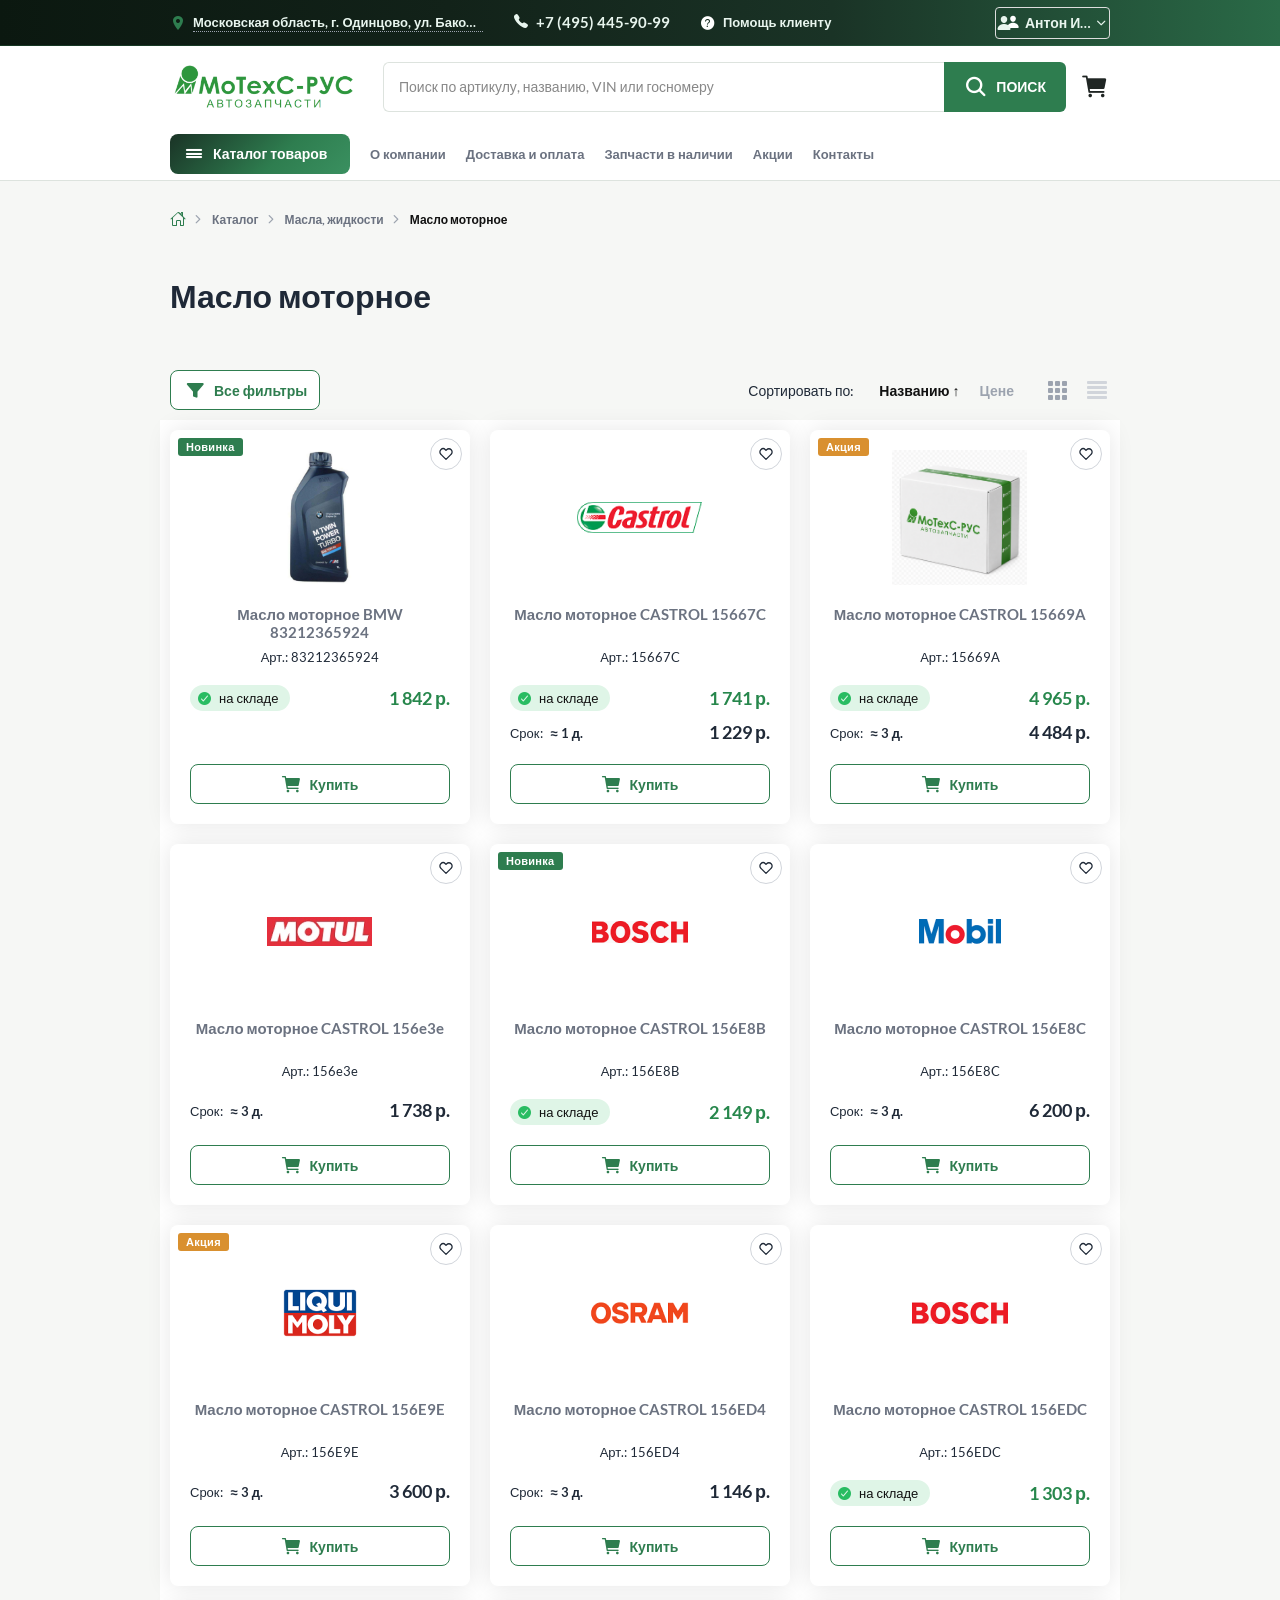
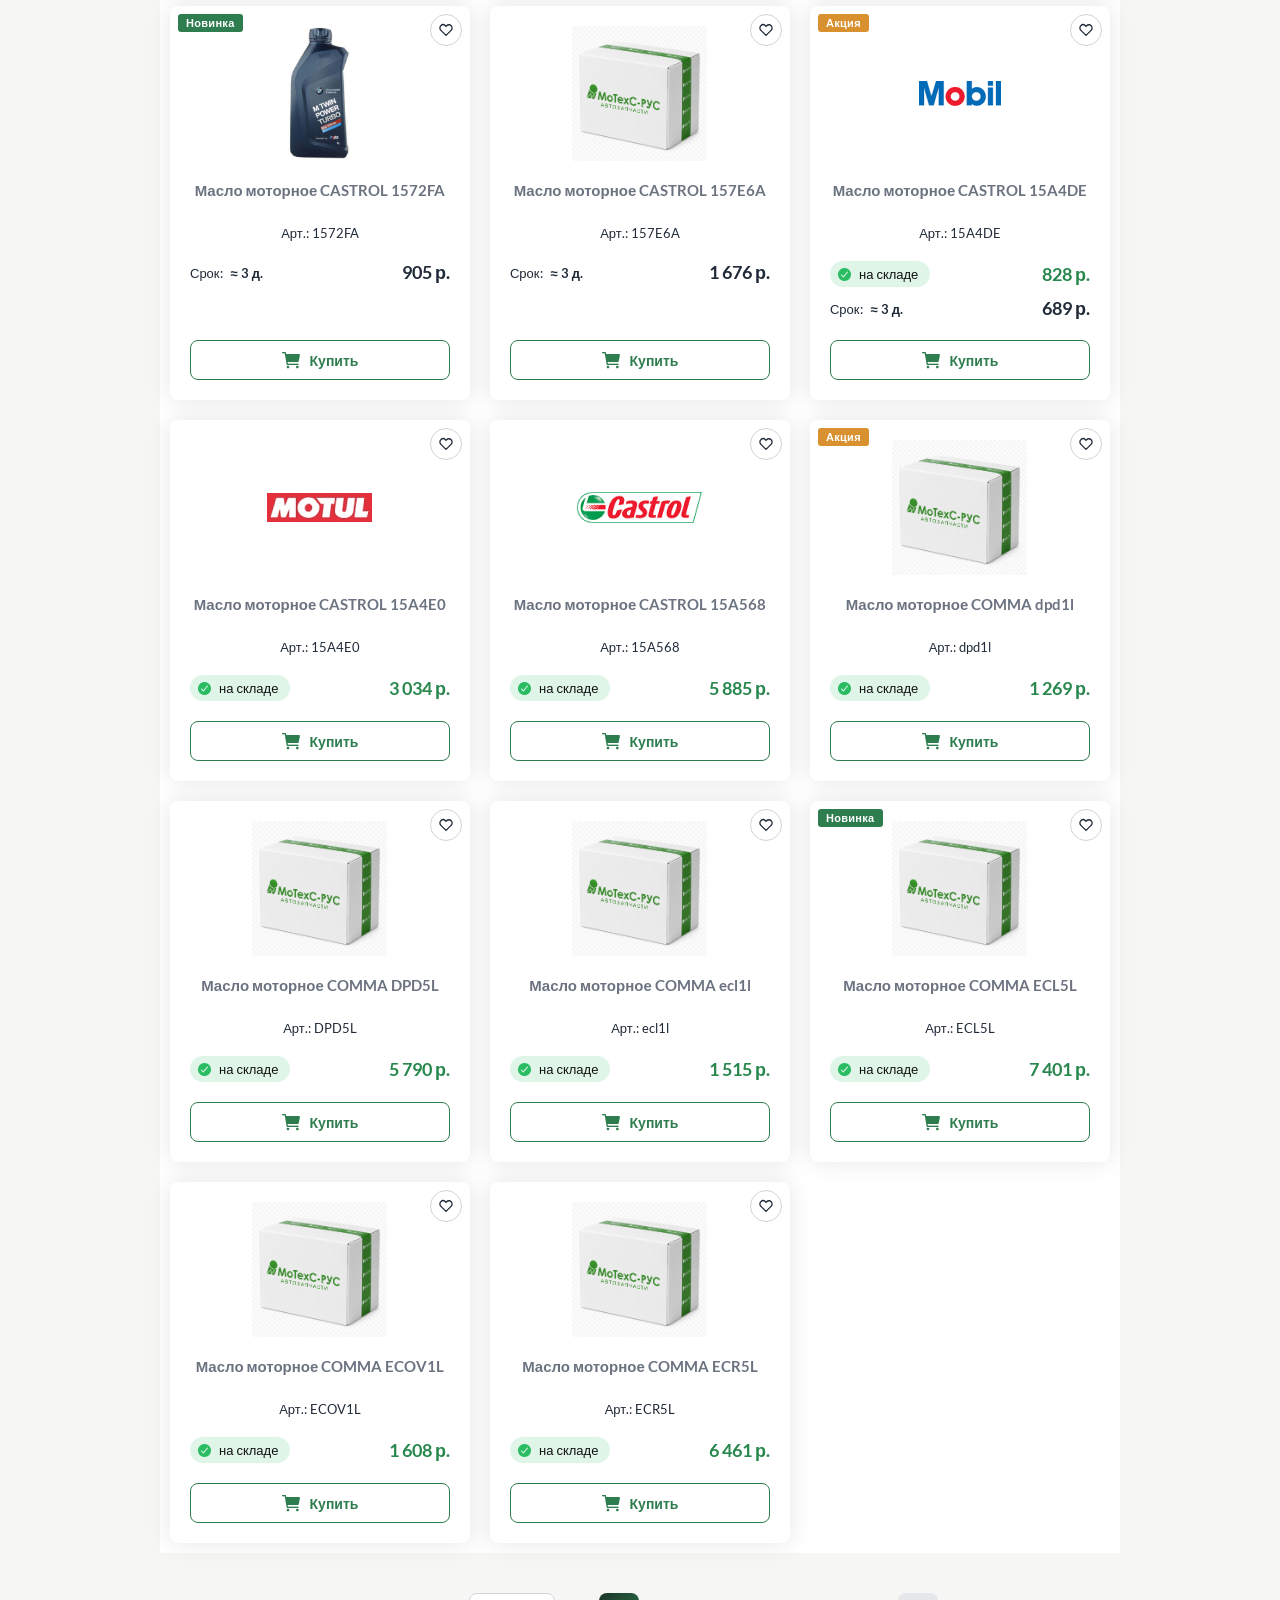
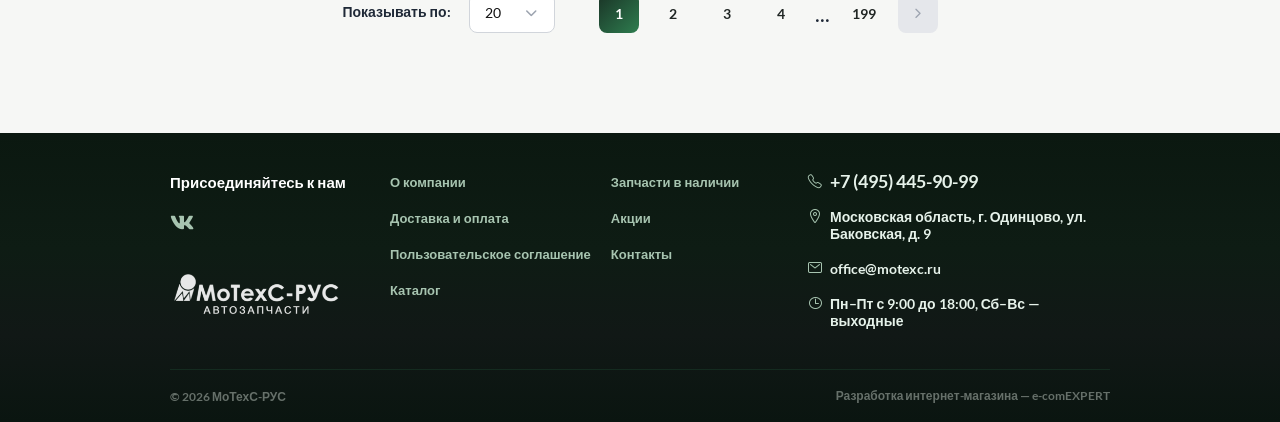
==== commit a4fee999: "asd" ====
--- a/catalog/index.html
+++ b/catalog/index.html
@@ -219,7 +219,7 @@
   },
   "contactPoint": {
     "@type": "ContactPoint",
-    "telephone": "+7 (929) 830-56-89"
+    "telephone": "+7 (495) 445-90-99"
   }
 }
  </script>
@@ -486,7 +486,7 @@
                     <div class="wrap_adress_popup_first__item">
                         <div class="adress_popup_first__item">
                             <span class="site_header__up_link_ico icon-ion-location-sharp"></span>
-                            <span class="adress_popup_first__item_text">ст.Новотитаровская ул. Широкая 52</span>
+                            <span class="adress_popup_first__item_text">Московская область, г. Одинцово, ул. Баковская, д. 9</span>
                         </div>
 
                         <div class="adress_popup_first__btn">
@@ -512,8 +512,8 @@
                                             <label for="radio_popup_map1">
                                                 <span class="radio_btn"></span>
                                                 <span class="radio_text">
-                                                    <span class="radio_text__title">Юмал Авто</span>
-                                                    ст.Новотитаровская ул. Широкая 52                                                </span>
+                                                    <span class="radio_text__title">МоТехС-РУС</span>
+                                                    Московская область, г. Одинцово, ул. Баковская, д. 9                                                </span>
                                             </label>
                                         </form>
                                     </div>
@@ -527,31 +527,30 @@
         <div class="btn_adress_popup">
             <span class="site_header__up_link_ico icon-ion-location-sharp"></span>
             <span class="site_link site_link_with_borderb site_header__adress_popup__title">
-                   ст.Новотитаровская ул. Широкая 52                </span>
+                   Московская область, г. Одинцово, ул. Баковская, д. 9                </span>
         </div>
         <div class="header_adress_popup" style="display: none;">
             <div class="adress_popup_main">
                 <div class="adress_popup_main__item">
                                             <div class="adress_popup_main__map">
-                                                        <img src="../shop.e-comexpert.ru/static-maps.yandex.ru/1.x/map.png" alt="Юмал Авто" />
+                                                        <img src="../shop.e-comexpert.ru/static-maps.yandex.ru/1.x/map.png" alt="МоТехС-РУС" />
                         </div>
                                         <div class="adress_popup_main__body">
-                        <div class="title_h4 adress_popup_main__body__title">Юмал Авто</div>
+                        <div class="title_h4 adress_popup_main__body__title">МоТехС-РУС</div>
                                                     <div class="adress_popup_main__body__address">
                                 <span class="adress_popup_main__ico icon-ion-location-sharp"></span>
-                                <span class="adress_popup_main__text">ст.Новотитаровская ул. Широкая 52</span>
+                                <span class="adress_popup_main__text">Московская область, г. Одинцово, ул. Баковская, д. 9</span>
                             </div>
                                                                             <div class="adress_popup_main__body__phone">
-                                <a href="tel:+79298305689" class="site_link">
+                                <a href="tel:+74954459099" class="site_link">
                                     <span class="adress_popup_main__ico icon-ion-call"></span>
-                                    <span class="adress_popup_main__text">+7 (929) 830-56-89</span>
+                                    <span class="adress_popup_main__text">+7 (495) 445-90-99</span>
                                 </a>
                             </div>
                                                                             <div class="adress_popup_main__body__time">
                                 <div class="adress_popup_main__body__time">
                                     <span class="adress_popup_main__ico icon-ion-time"></span>
-                                    <span class="adress_popup_main__text">Пн-Пт: 9-20 
-Сб, Вс: выходной</span>
+                                    <span class="adress_popup_main__text">Пн–Пт с 9:00 до 18:00, Сб–Вс — выходные</span>
                                 </div>
                             </div>
                                                 <div class="adress_popup_main__body__btn">
@@ -574,8 +573,8 @@
                                             <label for="radio_popup_map12">
                                                 <span class="radio_btn"></span>
                                                 <span class="radio_text">
-                                                    <span class="radio_text__title">Юмал Авто</span>
-                                                    ст.Новотитаровская ул. Широкая 52                                                    </span>
+                                                    <span class="radio_text__title">МоТехС-РУС</span>
+                                                    Московская область, г. Одинцово, ул. Баковская, д. 9                                                    </span>
                                             </label>
                                         </form>
                                     </div>
@@ -590,21 +589,21 @@
 
 <script type="text/javascript">
     $(document).ready(function () {
-                       $('.site_header').find('.header_tel.branch_tel').eq(0).html('<span class="site_header__up_link_ico icon-ion-call"></span>+7 (929) 830-56-89');
-                $('.site_header').find('.header_tel.branch_tel').eq(0).attr("href", "tel:+79298305689");
-                $('.ul_footer_contact').find('.branch_tel').eq(0).find('.footer_contact_text_tel').text('+7 (929) 830-56-89');
-                $('.ul_footer_contact').find('.branch_tel').eq(0).attr("href", "tel:+79298305689");
-                $('.contact__item__phone').find('.contact_phone').eq(0).find('.ci__bi__text').text('+7 (929) 830-56-89');
-                $('.contact__item__phone').find('.contact_phone').eq(0).attr("href", "tel:+79298305689");
-                                $('.ul_footer_contact').find('.branch_email').find('.footer_contact_text_email').text('opt@umalauto.ru');
-                $('.ul_footer_contact').find('.branch_email').eq(0).attr("href", "mailto:opt@umalauto.ru");
-                $('.contact__item__body').find('.branch_email').find('.ci__bi__text').text('opt@umalauto.ru');
-                $('.contact__item__body').find('.branch_email').eq(0).attr("href", "mailto:opt@umalauto.ru");
-                            $('.ul_footer_contact').find('.footer_contact_text.address').text('ст.Новотитаровская ул. Широкая 52');
-            $('.mob_header_menu').find('.site_header__adress_popup__title &gt; a').text('ст.Новотитаровская ул. Широкая 52');
-            $('.contact__item__body').find('.contact_adress__main').text('ст.Новотитаровская ул. Широкая 52');
-                            $('.ul_footer_contact').find('.work_time').html("Пн-Пт: 9-20 Сб, Вс: выходной");
-                                    $('.contact__item__body_item.work_time').find('.ci__bi__text').html("Пн-Пт: 9-20 Сб, Вс: выходной");
+                       $('.site_header').find('.header_tel.branch_tel').eq(0).html('<span class="site_header__up_link_ico icon-ion-call"></span>+7 (495) 445-90-99');
+                $('.site_header').find('.header_tel.branch_tel').eq(0).attr("href", "tel:+74954459099");
+                $('.ul_footer_contact').find('.branch_tel').eq(0).find('.footer_contact_text_tel').text('+7 (495) 445-90-99');
+                $('.ul_footer_contact').find('.branch_tel').eq(0).attr("href", "tel:+74954459099");
+                $('.contact__item__phone').find('.contact_phone').eq(0).find('.ci__bi__text').text('+7 (495) 445-90-99');
+                $('.contact__item__phone').find('.contact_phone').eq(0).attr("href", "tel:+74954459099");
+                                $('.ul_footer_contact').find('.branch_email').find('.footer_contact_text_email').text('office@motexc.ru');
+                $('.ul_footer_contact').find('.branch_email').eq(0).attr("href", "mailto:office@motexc.ru");
+                $('.contact__item__body').find('.branch_email').find('.ci__bi__text').text('office@motexc.ru');
+                $('.contact__item__body').find('.branch_email').eq(0).attr("href", "mailto:office@motexc.ru");
+                            $('.ul_footer_contact').find('.footer_contact_text.address').text('Московская область, г. Одинцово, ул. Баковская, д. 9');
+            $('.mob_header_menu').find('.site_header__adress_popup__title &gt; a').text('Московская область, г. Одинцово, ул. Баковская, д. 9');
+            $('.contact__item__body').find('.contact_adress__main').text('Московская область, г. Одинцово, ул. Баковская, д. 9');
+                            $('.ul_footer_contact').find('.work_time').html("Пн–Пт с 9:00 до 18:00, Сб–Вс — выходные");
+                                    $('.contact__item__body_item.work_time').find('.ci__bi__text').html("Пн–Пт с 9:00 до 18:00, Сб–Вс — выходные");
         
     });
     if (typeof window.W247BranchChangeObjects === 'undefined') {
@@ -644,13 +643,13 @@
 else
 	BX.addCustomEvent('onAjaxSuccess', _processform_8BACKi);
 </script><input type="hidden" name="sessid" id="sessid_3" value="dc6cd54168157ca50aa76a7b3d67830f" /><input type="hidden" name="WEB_FORM_ID" value="2" />
-                        <input type="hidden" name="form_hidden_5" value="[id:] " /><input type="hidden" name="form_hidden_6" value="[id:1] Юмал Авто" />
+                        <input type="hidden" name="form_hidden_5" value="[id:] " /><input type="hidden" name="form_hidden_6" value="[id:1] МоТехС-РУС" />
                         
                         
                                                                                     <div class="wrap_selectpicker_site__with_label vertical_view">
                                     <div class="wrap_selectpicker_site__label">Ваш магазин</div>
                                     <div class="site_field wrap_selectpicker_site">
-                                        <div class="dropdown bootstrap-select bs3"><select class="selectpicker" required="" data-msg-required="Поле должно быть заполнено" data-id="7" id="otherBranches" tabindex="-98"><option value="1">Юмал Авто (ст.Новотитаровская ул. Широкая 52)</option></select><button type="button" class="btn dropdown-toggle btn-default" data-toggle="dropdown" role="button" data-id="otherBranches" title="Юмал Авто (ст.Новотитаровская ул. Широкая 52)"><div class="filter-option"><div class="filter-option-inner"><div class="filter-option-inner-inner">Юмал Авто (ст.Новотитаровская ул. Широкая 52)</div></div> </div><span class="bs-caret"><span class="caret"></span></span></button><div class="dropdown-menu" role="combobox"><div class="inner" role="listbox" aria-expanded="false" tabindex="-1"><ul class="dropdown-menu inner "></ul></div></div></div><input type="text" style="display:none;" data-id="7" name="form_text_7" value="[id:1] Юмал Авто" size="" />                                                                            </div>
+                                        <div class="dropdown bootstrap-select bs3"><select class="selectpicker" required="" data-msg-required="Поле должно быть заполнено" data-id="7" id="otherBranches" tabindex="-98"><option value="1">МоТехС-РУС, Одинцово (Московская область, г. Одинцово, ул. Баковская, д. 9)</option><option value="2">МоТехС-РУС, Тула (г. Тула, Новомосковское шоссе, д. 58В)</option></select><button type="button" class="btn dropdown-toggle btn-default" data-toggle="dropdown" role="button" data-id="otherBranches" title="МоТехС-РУС, Одинцово (Московская область, г. Одинцово, ул. Баковская, д. 9)"><div class="filter-option"><div class="filter-option-inner"><div class="filter-option-inner-inner">МоТехС-РУС, Одинцово (Московская область, г. Одинцово, ул. Баковская, д. 9)</div></div> </div><span class="bs-caret"><span class="caret"></span></span></button><div class="dropdown-menu" role="combobox"><div class="inner" role="listbox" aria-expanded="false" tabindex="-1"><ul class="dropdown-menu inner "></ul></div></div></div><input type="text" style="display:none;" data-id="7" name="form_text_7" value="[id:1] МоТехС-РУС, Одинцово" size="" />                                                                            </div>
                                 </div>
                                                     
                         
@@ -670,7 +669,7 @@
                         </div>
                     
                     <span class="site_header__up_link wrap_header_tel">
-                                                    <a href="tel:+79298305689" class="site_link header_tel branch_tel"><span class="site_header__up_link_ico icon-ion-call"></span>+7 (929) 830-56-89</a>
+                                                    <a href="tel:+74954459099" class="site_link header_tel branch_tel"><span class="site_header__up_link_ico icon-ion-call"></span>+7 (495) 445-90-99</a>
                                                 <a href="#request_call" class="site_link site_link_with_borderb link_header_request_call" data-toggle="modal">Заказать звонок</a>
                     </span>
                     <span class="for_fixed_header_help">
@@ -696,6 +695,11 @@
                         <li class="site_personalarea__item bg_myprofile"><a href="../personal/index.html">Мой профиль</a></li>
                         <li class="site_personalarea__item bg_myorders"><a href="../personal/history.html">Мои заказы</a></li>
                         <li class="site_personalarea__item bg_reclamations"><a href="../personal/reclamations/index.html">Рекламации</a></li>
+                        <li class="site_personalarea__item bg_documents"><a href="../personal/documents/index.html">Документы</a></li>
+                        <li class="site_personalarea__item bg_group_pricing"><a href="#" onclick="return false;">Групповая проценка</a></li>
+                        <li class="site_personalarea__item bg_garage"><a href="#" onclick="return false;">Гараж</a></li>
+                        <li class="site_personalarea__item bg_employees"><a href="#" onclick="return false;">Сотрудники</a></li>
+                        <li class="site_personalarea__item bg_bonus"><a href="#" onclick="return false;">Бонусная программа</a></li>
                         <li class="site_personalarea__item personalarea_exit"><a href="../index.html">Выйти</a></li>
                     </ul>
                 </div>
@@ -834,7 +838,7 @@
                                                 <div class="site_header__up_link site_header__adress_popup">
                                                     <span class="site_header__up_link_ico icon-ion-location-sharp"></span>
                                                     <span class="site_link site_link_with_borderb site_header__adress_popup__title">
-                                                        <a href="#">ст.Новотитаровская ул. Широкая 52</a>
+                                                        <a href="#">Московская область, г. Одинцово, ул. Баковская, д. 9</a>
                                                     </span>
                                                 </div>
 
@@ -3714,6 +3718,7 @@
             <span class="site_link">Масло моторное BMW 83212365924</span>
             </span>
                     </a>
+                <button class="tile-fav-btn" type="button" data-fav-id="83212365924" title="В избранное" aria-label="В избранное"><svg width="14" height="14" viewBox="0 0 24 24" fill="none" stroke="currentColor" stroke-width="2.2" stroke-linecap="round" stroke-linejoin="round"><path d="M20.84 4.61a5.5 5.5 0 0 0-7.78 0L12 5.67l-1.06-1.06a5.5 5.5 0 0 0-7.78 7.78l1.06 1.06L12 21.23l7.78-7.78 1.06-1.06a5.5 5.5 0 0 0 0-7.78z"/></svg></button>
                                     <div class="site_view_result__item__art">Арт.: 83212365924</div>
             
                                         <div class="tile_item_wrap_bottom">
@@ -3748,6 +3753,7 @@
             <span class="site_link">Масло моторное CASTROL 15667C</span>
             </span>
                     </a>
+                <button class="tile-fav-btn" type="button" data-fav-id="15667C" title="В избранное" aria-label="В избранное"><svg width="14" height="14" viewBox="0 0 24 24" fill="none" stroke="currentColor" stroke-width="2.2" stroke-linecap="round" stroke-linejoin="round"><path d="M20.84 4.61a5.5 5.5 0 0 0-7.78 0L12 5.67l-1.06-1.06a5.5 5.5 0 0 0-7.78 7.78l1.06 1.06L12 21.23l7.78-7.78 1.06-1.06a5.5 5.5 0 0 0 0-7.78z"/></svg></button>
                                     <div class="site_view_result__item__art">Арт.: 15667C</div>
             
                                         <div class="tile_item_wrap_bottom">
@@ -3789,6 +3795,7 @@
             <span class="site_link">Масло моторное CASTROL 15669A</span>
             </span>
                     </a>
+                <button class="tile-fav-btn" type="button" data-fav-id="15669A" title="В избранное" aria-label="В избранное"><svg width="14" height="14" viewBox="0 0 24 24" fill="none" stroke="currentColor" stroke-width="2.2" stroke-linecap="round" stroke-linejoin="round"><path d="M20.84 4.61a5.5 5.5 0 0 0-7.78 0L12 5.67l-1.06-1.06a5.5 5.5 0 0 0-7.78 7.78l1.06 1.06L12 21.23l7.78-7.78 1.06-1.06a5.5 5.5 0 0 0 0-7.78z"/></svg></button>
                                     <div class="site_view_result__item__art">Арт.: 15669A</div>
             
                                         <div class="tile_item_wrap_bottom">
@@ -3829,6 +3836,7 @@
             <span class="site_link">Масло моторное CASTROL 156e3e</span>
             </span>
                     </a>
+                <button class="tile-fav-btn" type="button" data-fav-id="156e3e" title="В избранное" aria-label="В избранное"><svg width="14" height="14" viewBox="0 0 24 24" fill="none" stroke="currentColor" stroke-width="2.2" stroke-linecap="round" stroke-linejoin="round"><path d="M20.84 4.61a5.5 5.5 0 0 0-7.78 0L12 5.67l-1.06-1.06a5.5 5.5 0 0 0-7.78 7.78l1.06 1.06L12 21.23l7.78-7.78 1.06-1.06a5.5 5.5 0 0 0 0-7.78z"/></svg></button>
                                     <div class="site_view_result__item__art">Арт.: 156e3e</div>
             
                                         <div class="tile_item_wrap_bottom">
@@ -3862,6 +3870,7 @@
             <span class="site_link">Масло моторное CASTROL 156E8B</span>
             </span>
                     </a>
+                <button class="tile-fav-btn" type="button" data-fav-id="156E8B" title="В избранное" aria-label="В избранное"><svg width="14" height="14" viewBox="0 0 24 24" fill="none" stroke="currentColor" stroke-width="2.2" stroke-linecap="round" stroke-linejoin="round"><path d="M20.84 4.61a5.5 5.5 0 0 0-7.78 0L12 5.67l-1.06-1.06a5.5 5.5 0 0 0-7.78 7.78l1.06 1.06L12 21.23l7.78-7.78 1.06-1.06a5.5 5.5 0 0 0 0-7.78z"/></svg></button>
                                     <div class="site_view_result__item__art">Арт.: 156E8B</div>
             
                                         <div class="tile_item_wrap_bottom">
@@ -3896,6 +3905,7 @@
             <span class="site_link">Масло моторное CASTROL 156E8C</span>
             </span>
                     </a>
+                <button class="tile-fav-btn" type="button" data-fav-id="156E8C" title="В избранное" aria-label="В избранное"><svg width="14" height="14" viewBox="0 0 24 24" fill="none" stroke="currentColor" stroke-width="2.2" stroke-linecap="round" stroke-linejoin="round"><path d="M20.84 4.61a5.5 5.5 0 0 0-7.78 0L12 5.67l-1.06-1.06a5.5 5.5 0 0 0-7.78 7.78l1.06 1.06L12 21.23l7.78-7.78 1.06-1.06a5.5 5.5 0 0 0 0-7.78z"/></svg></button>
                                     <div class="site_view_result__item__art">Арт.: 156E8C</div>
             
                                         <div class="tile_item_wrap_bottom">
@@ -3929,6 +3939,7 @@
             <span class="site_link">Масло моторное CASTROL 156E9E</span>
             </span>
                     </a>
+                <button class="tile-fav-btn" type="button" data-fav-id="156E9E" title="В избранное" aria-label="В избранное"><svg width="14" height="14" viewBox="0 0 24 24" fill="none" stroke="currentColor" stroke-width="2.2" stroke-linecap="round" stroke-linejoin="round"><path d="M20.84 4.61a5.5 5.5 0 0 0-7.78 0L12 5.67l-1.06-1.06a5.5 5.5 0 0 0-7.78 7.78l1.06 1.06L12 21.23l7.78-7.78 1.06-1.06a5.5 5.5 0 0 0 0-7.78z"/></svg></button>
                                     <div class="site_view_result__item__art">Арт.: 156E9E</div>
             
                                         <div class="tile_item_wrap_bottom">
@@ -3961,6 +3972,7 @@
             <span class="site_link">Масло моторное CASTROL 156ED4</span>
             </span>
                     </a>
+                <button class="tile-fav-btn" type="button" data-fav-id="156ED4" title="В избранное" aria-label="В избранное"><svg width="14" height="14" viewBox="0 0 24 24" fill="none" stroke="currentColor" stroke-width="2.2" stroke-linecap="round" stroke-linejoin="round"><path d="M20.84 4.61a5.5 5.5 0 0 0-7.78 0L12 5.67l-1.06-1.06a5.5 5.5 0 0 0-7.78 7.78l1.06 1.06L12 21.23l7.78-7.78 1.06-1.06a5.5 5.5 0 0 0 0-7.78z"/></svg></button>
                                     <div class="site_view_result__item__art">Арт.: 156ED4</div>
             
                                         <div class="tile_item_wrap_bottom">
@@ -3993,6 +4005,7 @@
             <span class="site_link">Масло моторное CASTROL 156EDC</span>
             </span>
                     </a>
+                <button class="tile-fav-btn" type="button" data-fav-id="156EDC" title="В избранное" aria-label="В избранное"><svg width="14" height="14" viewBox="0 0 24 24" fill="none" stroke="currentColor" stroke-width="2.2" stroke-linecap="round" stroke-linejoin="round"><path d="M20.84 4.61a5.5 5.5 0 0 0-7.78 0L12 5.67l-1.06-1.06a5.5 5.5 0 0 0-7.78 7.78l1.06 1.06L12 21.23l7.78-7.78 1.06-1.06a5.5 5.5 0 0 0 0-7.78z"/></svg></button>
                                     <div class="site_view_result__item__art">Арт.: 156EDC</div>
             
                                         <div class="tile_item_wrap_bottom">
@@ -4028,6 +4041,7 @@
             <span class="site_link">Масло моторное CASTROL 1572FA</span>
             </span>
                     </a>
+                <button class="tile-fav-btn" type="button" data-fav-id="1572FA" title="В избранное" aria-label="В избранное"><svg width="14" height="14" viewBox="0 0 24 24" fill="none" stroke="currentColor" stroke-width="2.2" stroke-linecap="round" stroke-linejoin="round"><path d="M20.84 4.61a5.5 5.5 0 0 0-7.78 0L12 5.67l-1.06-1.06a5.5 5.5 0 0 0-7.78 7.78l1.06 1.06L12 21.23l7.78-7.78 1.06-1.06a5.5 5.5 0 0 0 0-7.78z"/></svg></button>
                                     <div class="site_view_result__item__art">Арт.: 1572FA</div>
             
                                         <div class="tile_item_wrap_bottom">
@@ -4060,6 +4074,7 @@
             <span class="site_link">Масло моторное CASTROL 157E6A</span>
             </span>
                     </a>
+                <button class="tile-fav-btn" type="button" data-fav-id="157E6A" title="В избранное" aria-label="В избранное"><svg width="14" height="14" viewBox="0 0 24 24" fill="none" stroke="currentColor" stroke-width="2.2" stroke-linecap="round" stroke-linejoin="round"><path d="M20.84 4.61a5.5 5.5 0 0 0-7.78 0L12 5.67l-1.06-1.06a5.5 5.5 0 0 0-7.78 7.78l1.06 1.06L12 21.23l7.78-7.78 1.06-1.06a5.5 5.5 0 0 0 0-7.78z"/></svg></button>
                                     <div class="site_view_result__item__art">Арт.: 157E6A</div>
             
                                         <div class="tile_item_wrap_bottom">
@@ -4093,6 +4108,7 @@
             <span class="site_link">Масло моторное CASTROL 15A4DE</span>
             </span>
                     </a>
+                <button class="tile-fav-btn" type="button" data-fav-id="15A4DE" title="В избранное" aria-label="В избранное"><svg width="14" height="14" viewBox="0 0 24 24" fill="none" stroke="currentColor" stroke-width="2.2" stroke-linecap="round" stroke-linejoin="round"><path d="M20.84 4.61a5.5 5.5 0 0 0-7.78 0L12 5.67l-1.06-1.06a5.5 5.5 0 0 0-7.78 7.78l1.06 1.06L12 21.23l7.78-7.78 1.06-1.06a5.5 5.5 0 0 0 0-7.78z"/></svg></button>
                                     <div class="site_view_result__item__art">Арт.: 15A4DE</div>
             
                                         <div class="tile_item_wrap_bottom">
@@ -4133,6 +4149,7 @@
             <span class="site_link">Масло моторное CASTROL 15A4E0</span>
             </span>
                     </a>
+                <button class="tile-fav-btn" type="button" data-fav-id="15A4E0" title="В избранное" aria-label="В избранное"><svg width="14" height="14" viewBox="0 0 24 24" fill="none" stroke="currentColor" stroke-width="2.2" stroke-linecap="round" stroke-linejoin="round"><path d="M20.84 4.61a5.5 5.5 0 0 0-7.78 0L12 5.67l-1.06-1.06a5.5 5.5 0 0 0-7.78 7.78l1.06 1.06L12 21.23l7.78-7.78 1.06-1.06a5.5 5.5 0 0 0 0-7.78z"/></svg></button>
                                     <div class="site_view_result__item__art">Арт.: 15A4E0</div>
             
                                         <div class="tile_item_wrap_bottom">
@@ -4167,6 +4184,7 @@
             <span class="site_link">Масло моторное CASTROL 15A568</span>
             </span>
                     </a>
+                <button class="tile-fav-btn" type="button" data-fav-id="15A568" title="В избранное" aria-label="В избранное"><svg width="14" height="14" viewBox="0 0 24 24" fill="none" stroke="currentColor" stroke-width="2.2" stroke-linecap="round" stroke-linejoin="round"><path d="M20.84 4.61a5.5 5.5 0 0 0-7.78 0L12 5.67l-1.06-1.06a5.5 5.5 0 0 0-7.78 7.78l1.06 1.06L12 21.23l7.78-7.78 1.06-1.06a5.5 5.5 0 0 0 0-7.78z"/></svg></button>
                                     <div class="site_view_result__item__art">Арт.: 15A568</div>
             
                                         <div class="tile_item_wrap_bottom">
@@ -4202,6 +4220,7 @@
             <span class="site_link">Масло моторное COMMA dpd1l</span>
             </span>
                     </a>
+                <button class="tile-fav-btn" type="button" data-fav-id="dpd1l" title="В избранное" aria-label="В избранное"><svg width="14" height="14" viewBox="0 0 24 24" fill="none" stroke="currentColor" stroke-width="2.2" stroke-linecap="round" stroke-linejoin="round"><path d="M20.84 4.61a5.5 5.5 0 0 0-7.78 0L12 5.67l-1.06-1.06a5.5 5.5 0 0 0-7.78 7.78l1.06 1.06L12 21.23l7.78-7.78 1.06-1.06a5.5 5.5 0 0 0 0-7.78z"/></svg></button>
                                     <div class="site_view_result__item__art">Арт.: dpd1l</div>
             
                                         <div class="tile_item_wrap_bottom">
@@ -4236,6 +4255,7 @@
             <span class="site_link">Масло моторное COMMA DPD5L</span>
             </span>
                     </a>
+                <button class="tile-fav-btn" type="button" data-fav-id="DPD5L" title="В избранное" aria-label="В избранное"><svg width="14" height="14" viewBox="0 0 24 24" fill="none" stroke="currentColor" stroke-width="2.2" stroke-linecap="round" stroke-linejoin="round"><path d="M20.84 4.61a5.5 5.5 0 0 0-7.78 0L12 5.67l-1.06-1.06a5.5 5.5 0 0 0-7.78 7.78l1.06 1.06L12 21.23l7.78-7.78 1.06-1.06a5.5 5.5 0 0 0 0-7.78z"/></svg></button>
                                     <div class="site_view_result__item__art">Арт.: DPD5L</div>
             
                                         <div class="tile_item_wrap_bottom">
@@ -4270,6 +4290,7 @@
             <span class="site_link">Масло моторное COMMA ecl1l</span>
             </span>
                     </a>
+                <button class="tile-fav-btn" type="button" data-fav-id="ecl1l" title="В избранное" aria-label="В избранное"><svg width="14" height="14" viewBox="0 0 24 24" fill="none" stroke="currentColor" stroke-width="2.2" stroke-linecap="round" stroke-linejoin="round"><path d="M20.84 4.61a5.5 5.5 0 0 0-7.78 0L12 5.67l-1.06-1.06a5.5 5.5 0 0 0-7.78 7.78l1.06 1.06L12 21.23l7.78-7.78 1.06-1.06a5.5 5.5 0 0 0 0-7.78z"/></svg></button>
                                     <div class="site_view_result__item__art">Арт.: ecl1l</div>
             
                                         <div class="tile_item_wrap_bottom">
@@ -4305,6 +4326,7 @@
             <span class="site_link">Масло моторное COMMA ECL5L</span>
             </span>
                     </a>
+                <button class="tile-fav-btn" type="button" data-fav-id="ECL5L" title="В избранное" aria-label="В избранное"><svg width="14" height="14" viewBox="0 0 24 24" fill="none" stroke="currentColor" stroke-width="2.2" stroke-linecap="round" stroke-linejoin="round"><path d="M20.84 4.61a5.5 5.5 0 0 0-7.78 0L12 5.67l-1.06-1.06a5.5 5.5 0 0 0-7.78 7.78l1.06 1.06L12 21.23l7.78-7.78 1.06-1.06a5.5 5.5 0 0 0 0-7.78z"/></svg></button>
                                     <div class="site_view_result__item__art">Арт.: ECL5L</div>
             
                                         <div class="tile_item_wrap_bottom">
@@ -4339,6 +4361,7 @@
             <span class="site_link">Масло моторное COMMA ECOV1L</span>
             </span>
                     </a>
+                <button class="tile-fav-btn" type="button" data-fav-id="ECOV1L" title="В избранное" aria-label="В избранное"><svg width="14" height="14" viewBox="0 0 24 24" fill="none" stroke="currentColor" stroke-width="2.2" stroke-linecap="round" stroke-linejoin="round"><path d="M20.84 4.61a5.5 5.5 0 0 0-7.78 0L12 5.67l-1.06-1.06a5.5 5.5 0 0 0-7.78 7.78l1.06 1.06L12 21.23l7.78-7.78 1.06-1.06a5.5 5.5 0 0 0 0-7.78z"/></svg></button>
                                     <div class="site_view_result__item__art">Арт.: ECOV1L</div>
             
                                         <div class="tile_item_wrap_bottom">
@@ -4373,6 +4396,7 @@
             <span class="site_link">Масло моторное COMMA ECR5L</span>
             </span>
                     </a>
+                <button class="tile-fav-btn" type="button" data-fav-id="ECR5L" title="В избранное" aria-label="В избранное"><svg width="14" height="14" viewBox="0 0 24 24" fill="none" stroke="currentColor" stroke-width="2.2" stroke-linecap="round" stroke-linejoin="round"><path d="M20.84 4.61a5.5 5.5 0 0 0-7.78 0L12 5.67l-1.06-1.06a5.5 5.5 0 0 0-7.78 7.78l1.06 1.06L12 21.23l7.78-7.78 1.06-1.06a5.5 5.5 0 0 0 0-7.78z"/></svg></button>
                                     <div class="site_view_result__item__art">Арт.: ECR5L</div>
             
                                         <div class="tile_item_wrap_bottom">
@@ -4894,23 +4918,23 @@
                 <div class="main_footer__item footer__item_four">
                     <ul class="ul_reset_style ul_footer_contact">
                         <li class="footer_contact_tel">
-                            <a href="tel:+79298305689" class="link_footer branch_tel">
+                            <a href="tel:+74954459099" class="link_footer branch_tel">
     <span class="footer_ico_contact icon-ion-call-outline"></span>
-    <span class="footer_contact_text_tel">+7 (929) 830-56-89</span>
+    <span class="footer_contact_text_tel">+7 (495) 445-90-99</span>
 </a>                        </li>
                         <li>
                             <a href="#" class="">
     <span class="footer_ico_contact icon-ion-location-outline"></span>
-    <span class="footer_contact_text address">ст.Новотитаровская ул. Широкая 52</span>
+    <span class="footer_contact_text address">Московская область, г. Одинцово, ул. Баковская, д. 9</span>
 </a>                        </li>
                         <li>
-                            <a href="mailto:opt@umalauto.ru" class="link_footer branch_email">
+                            <a href="mailto:office@motexc.ru" class="link_footer branch_email">
     <span class="footer_ico_contact icon-ion-mail-outline"></span>
-    <span class="footer_contact_text_email">opt@umalauto.ru</span>
+    <span class="footer_contact_text_email">office@motexc.ru</span>
 </a>                        </li>
                         <li class="li_work_time">
                             <span class="footer_ico_contact icon-ion-time-outline"></span>
-                            <span class="footer_contact_text work_time">Пн-Пт: 9-20 Сб, Вс: выходной</span>
+                            <span class="footer_contact_text work_time">Пн–Пт с 9:00 до 18:00, Сб–Вс — выходные</span>
                         </li>
                     </ul>
                 </div>
@@ -4918,7 +4942,7 @@
 
             <div class="main_footer__copyright">
                 <div class="copyright_item">
-                    <span>© 2026 Юмал Авто</span>
+                    <span>© 2026 МоТехС-РУС</span>
                 </div>
                 <a href="https://e-comexpert.ru/" class="site_link link_company_development" target="_blank">
                     <span class="company_development__ico"></span>
@@ -5553,6 +5577,38 @@
 }());
 </script>
 
+<script>
+(function($) {
+    var LS_KEY = 'w247_favs';
+    function getFavs() { try { return JSON.parse(localStorage.getItem(LS_KEY) || '[]'); } catch(e) { return []; } }
+    function saveFavs(f) { try { localStorage.setItem(LS_KEY, JSON.stringify(f)); } catch(e) {} }
+    function toggleFav(id) {
+        var f = getFavs(), s = String(id), i = f.indexOf(s);
+        if (i === -1) { f.push(s); } else { f.splice(i, 1); }
+        saveFavs(f); return i === -1;
+    }
+    function pop($btn) {
+        $btn.removeClass('fav-pop'); void $btn[0].offsetWidth;
+        $btn.addClass('fav-pop'); setTimeout(function() { $btn.removeClass('fav-pop'); }, 260);
+    }
+    $(function() {
+        var favs = getFavs();
+        favs.forEach(function(sku) {
+            $('[data-fav-id="' + sku + '"]').addClass('is-fav')
+                .attr('title', 'Удалить из избранного').attr('aria-label', 'Удалить из избранного');
+        });
+        $(document).on('click', '.tile-fav-btn, .product-fav-btn', function(e) {
+            e.preventDefault(); e.stopPropagation();
+            var sku = $(this).data('fav-id');
+            var added = toggleFav(sku);
+            var label = added ? 'Удалить из избранного' : 'В избранное';
+            $('[data-fav-id="' + sku + '"]').toggleClass('is-fav', added)
+                .attr('title', label).attr('aria-label', label);
+            pop($(this));
+        });
+    });
+})(jQuery);
+</script>
 
 </body>
 </html>
--- a/yumal-brand.css
+++ b/yumal-brand.css
@@ -1226,6 +1226,38 @@
    ============================================================ */
 .header_login_user.site_dopdown_btn .site_personalarea .site_personalarea__item.bg_reclamations a:before {
     content: "\e905"; /* icon-ion-alert-circle */
+}
+.header_login_user.site_dopdown_btn .site_personalarea .site_personalarea__item.bg_documents a:before {
+    content: "\e932"; /* icon-ion-document-text-outline */
+}
+.header_login_user.site_dopdown_btn .site_personalarea .site_personalarea__item.bg_group_pricing a:before {
+    content: "\e987"; /* icon-ion-percentage-outline */
+}
+.header_login_user.site_dopdown_btn .site_personalarea .site_personalarea__item.bg_garage a:before {
+    content: "\e978"; /* icon-uil-garage */
+}
+.header_login_user.site_dopdown_btn .site_personalarea .site_personalarea__item.bg_employees a:before {
+    content: "\e94d"; /* icon-ion-office */
+}
+.header_login_user.site_dopdown_btn .site_personalarea .site_personalarea__item.bg_bonus a:before {
+    content: "\e964"; /* icon-ion-star-outline */
+}
+
+/* Бейдж "Скоро" во вкладках и карточках ЛК */
+.nav-soon-badge {
+    display: inline-block;
+    font-size: 9px;
+    font-weight: 700;
+    color: #92400E;
+    background: #FEF3C7;
+    border: 1px solid #FDE68A;
+    border-radius: 3px;
+    padding: 1px 5px;
+    vertical-align: middle;
+    margin-left: 5px;
+    letter-spacing: 0.2px;
+    text-transform: uppercase;
+    line-height: 1.4;
 }
 
 /* ============================================================
@@ -3274,3 +3306,130 @@
 .add_auto_modal .selection_auto__wrap_select .btn_select_auto {
     height: 44px !important;
 }
+
+/* ── Каталог китайских авто — catalog cell ── */
+.main_categories__content a.main_categories__item.mci__chinese_cars {
+    background-color: #ffffff !important;
+    background-image: url('nlaw.png') !important;
+    background-repeat: no-repeat !important;
+    background-size: 72% auto !important;
+    background-position: center 16px !important;
+    border-color: #2E7D4F !important;
+    display: flex !important;
+    flex-direction: column !important;
+    justify-content: flex-end !important;
+    padding: 10px 14px 16px !important;
+    transition: background-color 0.2s, border-color 0.2s !important;
+}
+.main_categories__content a.main_categories__item.mci__chinese_cars:hover {
+    background-color: #F4FAF6 !important;
+    border-color: #1D5234 !important;
+}
+.main_categories__content a.main_categories__item.mci__chinese_cars .main_categories__item__title {
+    font-size: 14px !important;
+    font-weight: 700 !important;
+    color: #111816 !important;
+    text-align: center !important;
+    margin-top: 0 !important;
+    line-height: 1.35 !important;
+    position: relative !important;
+    z-index: 2 !important;
+    padding: 6px 4px 0 !important;
+    background: linear-gradient(to bottom, rgba(255,255,255,0) 0%, rgba(255,255,255,0.92) 35%, #fff 100%) !important;
+}
+@media only screen and (max-width: 767px) {
+    .main_categories__content a.main_categories__item.mci__chinese_cars {
+        background-size: 55% auto !important;
+        background-position: center 12px !important;
+    }
+}
+
+/* ===== FAVORITE BUTTON ===== */
+
+/* Catalog tile: heart overlaid top-right on card */
+.tile_item { position: relative !important; }
+
+.tile-fav-btn {
+    position: absolute;
+    top: 8px;
+    right: 8px;
+    z-index: 6;
+    width: 32px;
+    height: 32px;
+    border-radius: 50%;
+    background: rgba(255,255,255,0.93);
+    border: 1.5px solid #D1D5DB;
+    display: flex;
+    align-items: center;
+    justify-content: center;
+    cursor: pointer;
+    padding: 0;
+    box-shadow: 0 1px 5px rgba(0,0,0,0.10);
+    transition: background 0.18s, border-color 0.18s, transform 0.15s;
+}
+.tile-fav-btn:hover {
+    background: #fff;
+    border-color: #2E7D4F;
+    transform: scale(1.12);
+}
+.tile-fav-btn svg {
+    display: block;
+    transition: fill 0.18s, stroke 0.18s;
+}
+.tile-fav-btn.is-fav {
+    background: #EAF5EE;
+    border-color: #2E7D4F;
+}
+.tile-fav-btn.is-fav svg {
+    fill: #2E7D4F;
+    stroke: #2E7D4F;
+}
+.tile-fav-btn.fav-pop {
+    animation: yumal-fav-pop 0.24s ease forwards;
+}
+@keyframes yumal-fav-pop {
+    0%   { transform: scale(1); }
+    55%  { transform: scale(1.30); }
+    100% { transform: scale(1); }
+}
+
+/* Product page: icon-only circle heart button next to article */
+.product-fav-btn {
+    display: inline-flex;
+    align-items: center;
+    justify-content: center;
+    width: 34px;
+    height: 34px;
+    border-radius: 50%;
+    background: #fff;
+    border: 1.5px solid #D1D5DB;
+    cursor: pointer;
+    padding: 0;
+    box-shadow: 0 1px 5px rgba(0,0,0,0.08);
+    transition: background 0.18s, border-color 0.18s, transform 0.15s;
+    vertical-align: middle;
+    margin-left: 8px;
+}
+.product-fav-btn:hover {
+    background: #fff;
+    border-color: #2E7D4F;
+    transform: scale(1.12);
+}
+.product-fav-btn svg {
+    display: block;
+    transition: fill 0.18s, stroke 0.18s;
+}
+.product-fav-btn.is-fav {
+    background: #EAF5EE;
+    border-color: #2E7D4F;
+}
+.product-fav-btn.is-fav svg {
+    fill: #2E7D4F;
+    stroke: #2E7D4F;
+}
+.product-fav-btn.fav-pop {
+    animation: yumal-fav-pop 0.24s ease forwards;
+}
+@media only screen and (max-width: 767px) {
+    .tile-fav-btn { width: 36px; height: 36px; top: 6px; right: 6px; }
+}
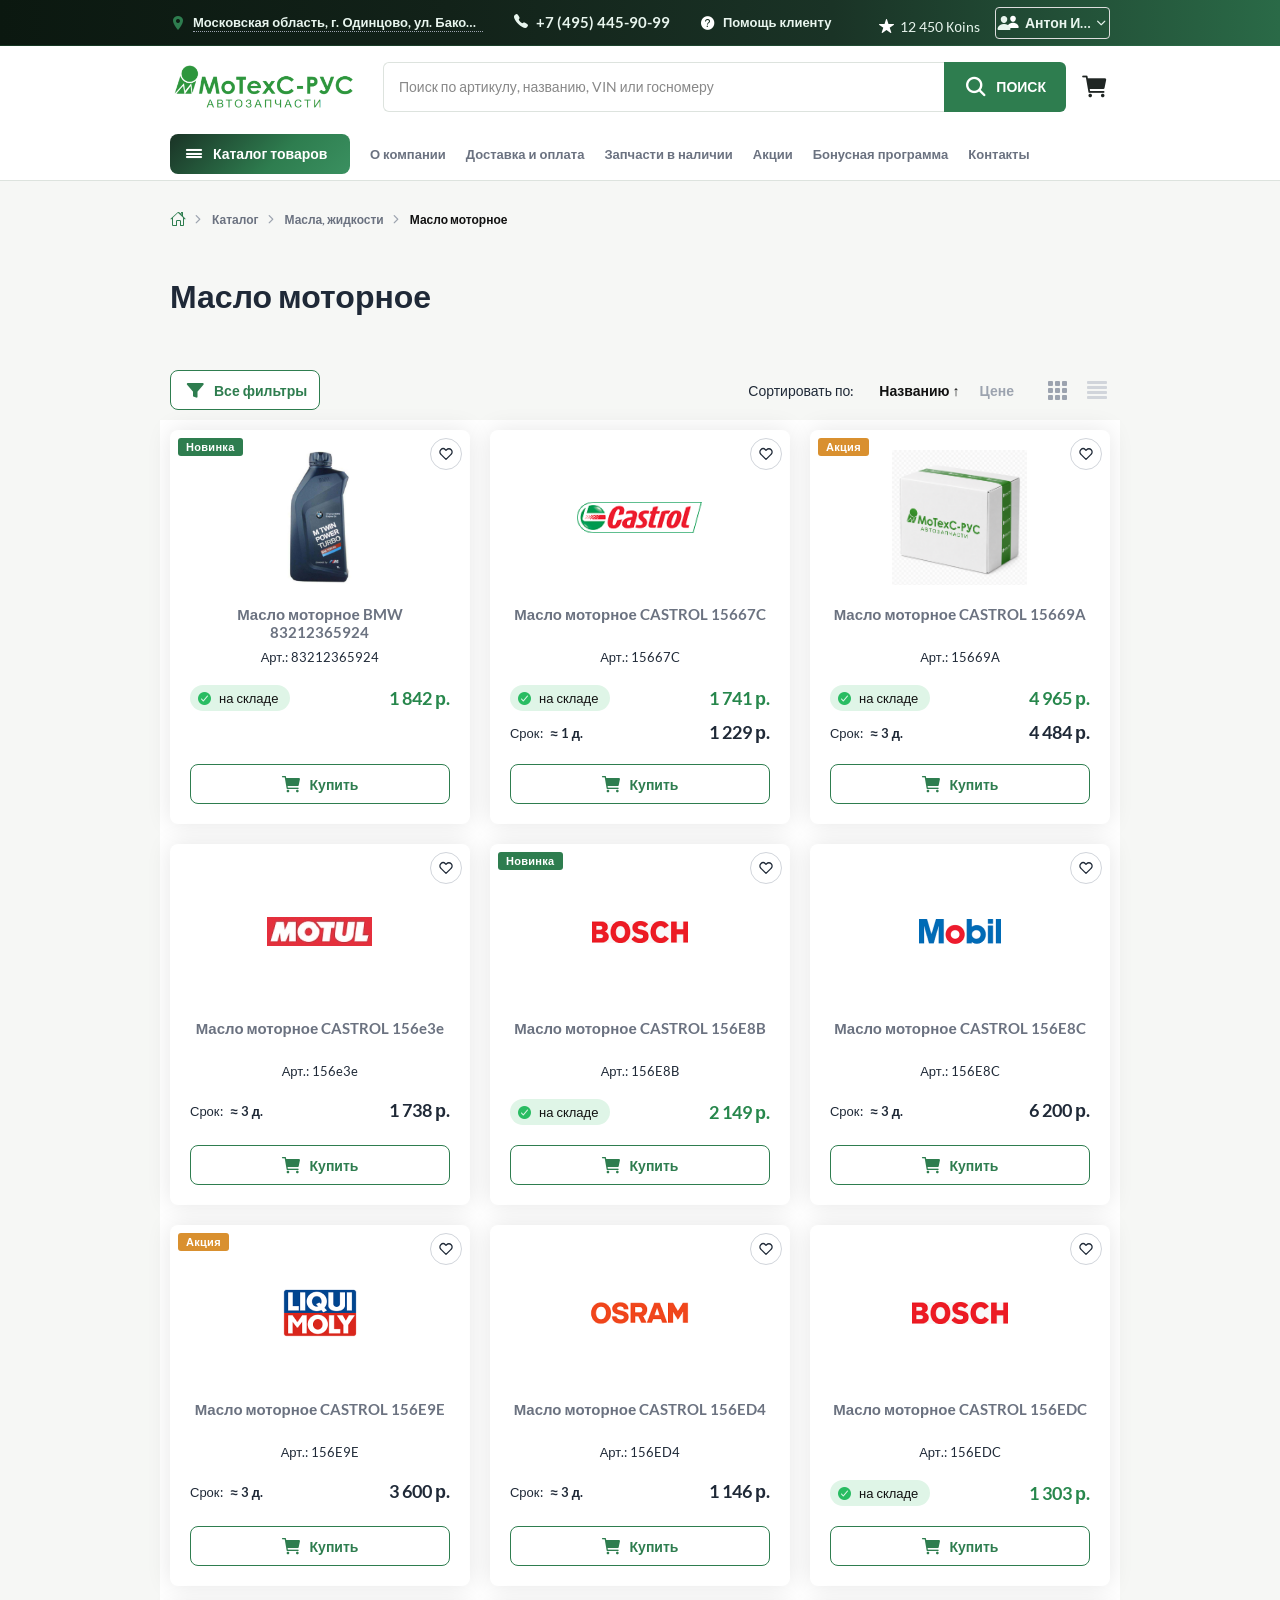
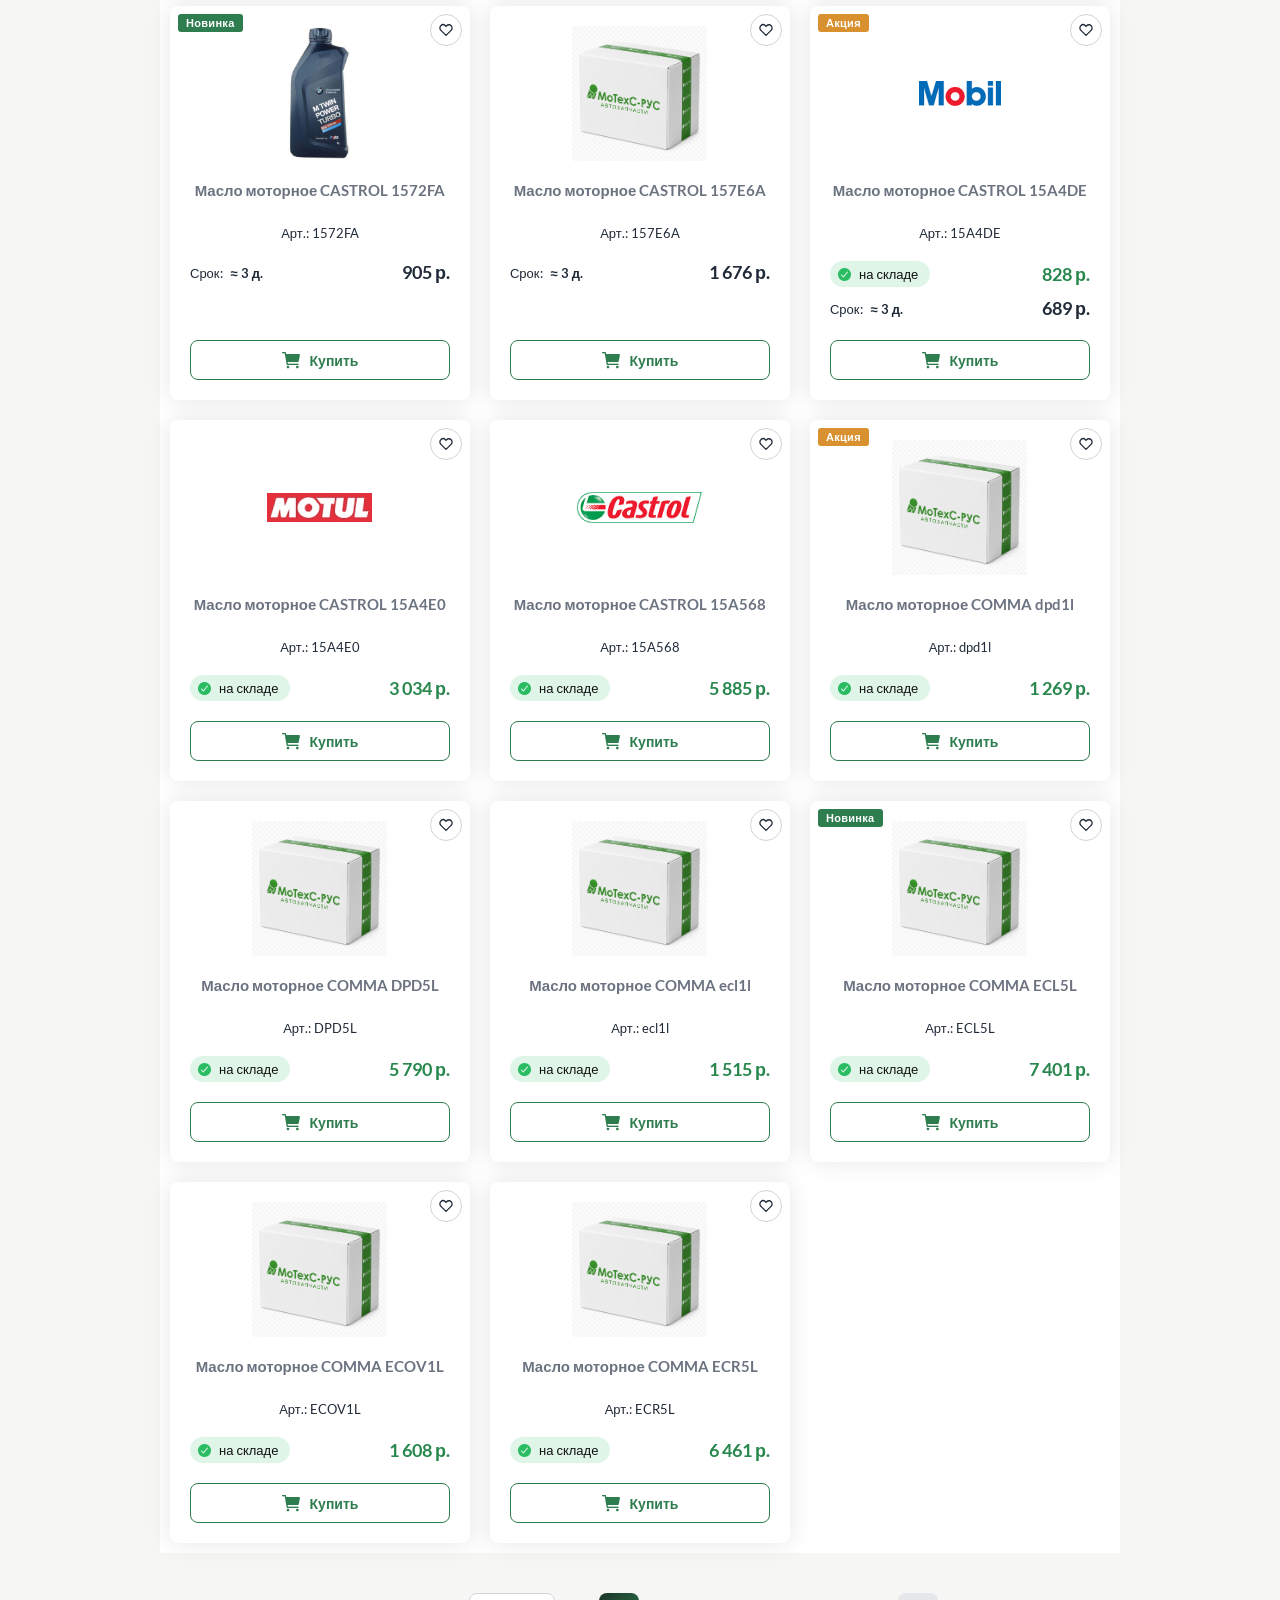
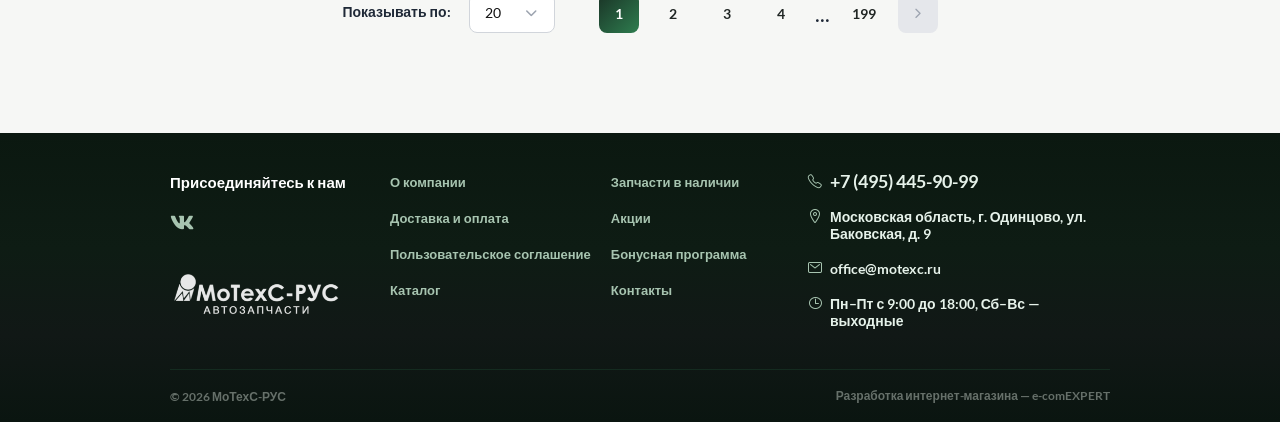
==== commit 47ec41c3: "asd" ====
--- a/catalog/index.html
+++ b/catalog/index.html
@@ -685,6 +685,12 @@
                                             <div class="for_fixed_header_login_basket">
                                                             
     <div class="wrap_header_login">
+        
+        <div class="header_bonus_balance" style="display:inline-block; margin-right: 15px; vertical-align: middle; padding-top: 5px;">
+            <a href="../personal/bonus-program/index.html" class="site_link" style="color: #333; text-decoration: none; font-weight: 500;">
+                <span class="icon-ion-star color_ico" style="color: #2E7D4F; margin-right: 5px; font-size: 16px; vertical-align: middle;"></span><span style="vertical-align: middle;">12 450 Коins</span>
+            </a>
+        </div>
         <div class="header_login_user site_dopdown_btn">
             <div class="dropdown noclose">
                 <button class="btn site_link dropdown-toggle login_user_btn" style="border: 1px solid #ddd; padding: 5px 10px; border-radius: 4px;" type="button" data-toggle="dropdown">
@@ -699,7 +705,7 @@
                         <li class="site_personalarea__item bg_group_pricing"><a href="#" onclick="return false;">Групповая проценка</a></li>
                         <li class="site_personalarea__item bg_garage"><a href="#" onclick="return false;">Гараж</a></li>
                         <li class="site_personalarea__item bg_employees"><a href="#" onclick="return false;">Сотрудники</a></li>
-                        <li class="site_personalarea__item bg_bonus"><a href="#" onclick="return false;">Бонусная программа</a></li>
+                        <li class="site_personalarea__item bg_bonus"><a href="../personal/bonus-program/index.html">Бонусная программа</a></li>
                         <li class="site_personalarea__item personalarea_exit"><a href="../index.html">Выйти</a></li>
                     </ul>
                 </div>
@@ -1126,6 +1132,7 @@
                                     <li><a href="../stock/index.html" class="link_footer ">Запчасти в наличии</a></li>
             
                                     <li><a href="#" class="link_footer ">Акции</a></li>
+                                    <li><a href="../personal/bonus-program/index.html" class="link_footer ">Бонусная программа</a></li>
             
                                     <li><a href="#" class="link_footer ">Контакты</a></li>
             
@@ -1148,6 +1155,7 @@
 			<li><a href="../stock/index.html" class="site_link site_link_hover_other ">Запчасти в наличии</a></li>
 		
 			<li><a href="#" class="site_link site_link_hover_other ">Акции</a></li>
+			<li><a href="../personal/bonus-program/index.html" class="site_link site_link_hover_other ">Бонусная программа</a></li>
 		
 			<li><a href="#" class="site_link site_link_hover_other ">Контакты</a></li>
 		
@@ -4907,6 +4915,7 @@
 			<li><a href="../stock/index.html" class="link_footer ">Запчасти в наличии</a></li>
 
 			<li><a href="#" class="link_footer ">Акции</a></li>
+                                    <li><a href="../personal/bonus-program/index.html" class="link_footer ">Бонусная программа</a></li>
 
 			<li><a href="#" class="link_footer ">Контакты</a></li>
 
--- a/yumal-brand.css
+++ b/yumal-brand.css
@@ -797,6 +797,111 @@
 .header_adress_popup,
 .wrap_adress_popup_first .adress_popup_first {
     color: #202624 !important;
+}
+
+/* ----------------------------------------------------------
+   MOBILE HEADER ADJUSTMENTS: hide phone, show coins
+   ---------------------------------------------------------- */
+@media only screen and (max-width: 767px) {
+    /* Ensure the utility bar allows items to spread to edges */
+    .site_header .site_header__up .site_container {
+        display: flex !important;
+        justify-content: flex-end !important;
+        padding: 0 10px !important;
+    }
+
+    .wrap_for_fixed_header_adress_popup {
+        display: none !important;
+    }
+
+    .wrap_for_fixed_header_login_basket {
+        width: 100% !important;
+        margin: 0 !important;
+    }
+
+    /* Hide phone/request call on mobile utility bar */
+    .site_header__up .wrap_header_tel {
+        display: none !important;
+    }
+    
+    /* Push balance block to the left and user block to the right */
+    .header_bonus_balance {
+        margin-right: auto !important; 
+        padding-top: 0 !important;
+        display: inline-flex !important;
+        align-items: center !important;
+        margin-left: 0 !important;
+    }
+    
+    .header_bonus_balance .site_link {
+        font-size: 13px !important;
+        padding: 4px 8px !important;
+        background: rgba(0,0,0,0.2) !important;
+        border-radius: 4px !important;
+        color: #FFFFFF !important;
+        display: flex !important;
+        align-items: center !important;
+    }
+    
+    .header_bonus_balance .icon-ion-star {
+        color: #FACC15 !important;
+        font-size: 14px !important;
+        margin-right: 4px !important;
+    }
+
+    /* Ensure container takes full width and distributes items */
+    .wrap_header_login {
+        display: flex !important;
+        width: 100% !important;
+        align-items: center !important;
+        justify-content: space-between !important;
+    }
+    
+    .for_fixed_header_login_basket {
+        display: flex !important;
+        align-items: center !important;
+        width: 100% !important;
+    }
+    
+    /* Login button adjustment for mobile */
+    .header_login_user .login_user_btn {
+        padding: 4px 8px !important;
+        font-size: 12px !important;
+        background: transparent !important;
+        border: none !important;
+    }
+
+    /* Fix Home Page Categories Grid on Mobile */
+    .main_categories__content {
+        display: flex !important;
+        flex-wrap: wrap !important;
+        gap: 12px !important;
+        padding: 0 10px !important;
+    }
+    .main_categories__content .main_categories__item {
+        width: calc(50% - 6px) !important;
+        margin: 0 !important;
+        height: auto !important;
+        min-height: 120px !important;
+        flex: 0 0 calc(50% - 6px) !important;
+    }
+    .main_categories__content .main_categories__item.mci__origin_c {
+        width: 100% !important;
+        flex: 0 0 100% !important;
+        min-height: 160px !important;
+        order: 5 !important;
+    }
+
+    /* Assign orders to ensure no gaps before/after full-width block */
+    .main_categories__content .mci__chinese_cars { order: 1 !important; }
+    .main_categories__content .mci__parts_forto  { order: 2 !important; }
+    .main_categories__content .mci__oil          { order: 3 !important; }
+    .main_categories__content .mci__auto_chemical { order: 4 !important; }
+    /* mci__origin_c is order 5 */
+    .main_categories__content .mci__batteries    { order: 6 !important; }
+    .main_categories__content .mci__tires        { order: 7 !important; }
+    .main_categories__content .mci__stock        { order: 8 !important; }
+    .main_categories__content .mci__all_link_catalog { order: 9 !important; }
 }
 .adress_popup_first__title,
 .other_adress__title,
@@ -3433,3 +3538,190 @@
 @media only screen and (max-width: 767px) {
     .tile-fav-btn { width: 36px; height: 36px; top: 6px; right: 6px; }
 }
+
+/* ==========================================================
+   MARKUP SETTINGS MODAL
+   ========================================================== */
+.yumal-markup-modal-body {
+    padding: 24px;
+    font-family: 'Lato', Arial, sans-serif;
+    color: #333;
+}
+.yumal-markup-desc {
+    margin-bottom: 24px;
+    font-size: 14px;
+    color: #666;
+}
+.yumal-markup-block {
+    background: #FAFAFA;
+    border: 1px solid #EEEEEE;
+    border-radius: 8px;
+    padding: 20px;
+    margin-bottom: 20px;
+}
+.yumal-markup-block .title_h5 {
+    margin-bottom: 16px;
+    font-size: 16px;
+    color: #111;
+}
+.yumal-markup-row {
+    display: flex;
+    align-items: center;
+    gap: 12px;
+}
+.yumal-markup-row.mt-10 {
+    margin-top: 10px;
+}
+.yumal-markup-label {
+    font-size: 14px;
+    color: #333;
+}
+.yumal-markup-input {
+    width: 100px;
+    height: 36px;
+    border: 1px solid #DDD;
+    border-radius: 6px;
+    padding: 0 12px;
+    font-size: 14px;
+    color: #333;
+    outline: none;
+    transition: border-color 0.2s;
+}
+.yumal-markup-input:focus {
+    border-color: #2E7D4F;
+}
+.yumal-markup-hint {
+    font-size: 12px;
+    color: #888;
+    margin-top: 8px;
+}
+
+/* Switch toggle */
+.yumal-switch {
+    position: relative;
+    display: inline-block;
+    width: 44px;
+    height: 24px;
+    flex-shrink: 0;
+}
+.yumal-switch input {
+    opacity: 0;
+    width: 0;
+    height: 0;
+}
+.yumal-switch-slider {
+    position: absolute;
+    cursor: pointer;
+    top: 0; left: 0; right: 0; bottom: 0;
+    background-color: #ccc;
+    transition: .3s;
+    border-radius: 24px;
+}
+.yumal-switch-slider:before {
+    position: absolute;
+    content: "";
+    height: 18px;
+    width: 18px;
+    left: 3px;
+    bottom: 3px;
+    background-color: white;
+    transition: .3s;
+    border-radius: 50%;
+}
+.yumal-switch input:checked + .yumal-switch-slider {
+    background-color: #2E7D4F;
+}
+.yumal-switch input:checked + .yumal-switch-slider:before {
+    transform: translateX(20px);
+}
+
+/* Tables */
+.yumal-markup-table-wrap {
+    overflow-x: auto;
+    background: #fff;
+    border: 1px solid #EEE;
+    border-radius: 6px;
+    margin-bottom: 12px;
+}
+.yumal-markup-table {
+    width: 100%;
+    border-collapse: collapse;
+}
+.yumal-markup-table th, .yumal-markup-table td {
+    padding: 12px 16px;
+    text-align: left;
+    border-bottom: 1px solid #EEE;
+    font-size: 14px;
+    vertical-align: middle;
+}
+.yumal-markup-table th {
+    background: #F8F8F8;
+    font-weight: 600;
+    color: #555;
+}
+.yumal-markup-table tr:last-child td {
+    border-bottom: none;
+}
+.td-action {
+    width: 60px;
+    text-align: center !important;
+}
+.yumal-btn-delete {
+    color: #999;
+    font-size: 18px;
+    transition: color 0.2s;
+}
+.yumal-btn-delete:hover {
+    color: #E53935;
+}
+.yumal-markup-input-sm {
+    width: 70px;
+    height: 32px;
+    border: 1px solid #DDD;
+    border-radius: 6px;
+    padding: 0 8px;
+    font-size: 14px;
+    outline: none;
+    text-align: center;
+    transition: border-color 0.2s;
+}
+.yumal-markup-input-sm:focus {
+    border-color: #2E7D4F;
+}
+.yumal-btn-add-rule {
+    font-size: 13px !important;
+    padding: 6px 16px !important;
+}
+
+/* Info block */
+.yumal-markup-info {
+    background: #E8F5E9;
+    border-left: 4px solid #2E7D4F;
+    padding: 16px;
+    border-radius: 4px;
+    margin-bottom: 24px;
+}
+.yumal-markup-info p {
+    margin: 0 0 8px;
+    color: #1B5E20;
+}
+.yumal-markup-info-list {
+    margin: 0;
+    padding-left: 16px;
+    color: #2E7D4F;
+    font-size: 13px;
+    line-height: 1.5;
+}
+.yumal-markup-footer {
+    display: flex;
+    justify-content: flex-start;
+    border-top: 1px solid #EEE;
+    padding-top: 20px;
+}
+.ml-10 { margin-left: 10px; }
+.mt-10 { margin-top: 10px; }
+
+@media (max-width: 767px) {
+    .yumal-markup-row { flex-direction: column; align-items: flex-start; }
+    .yumal-markup-block { padding: 16px; }
+}
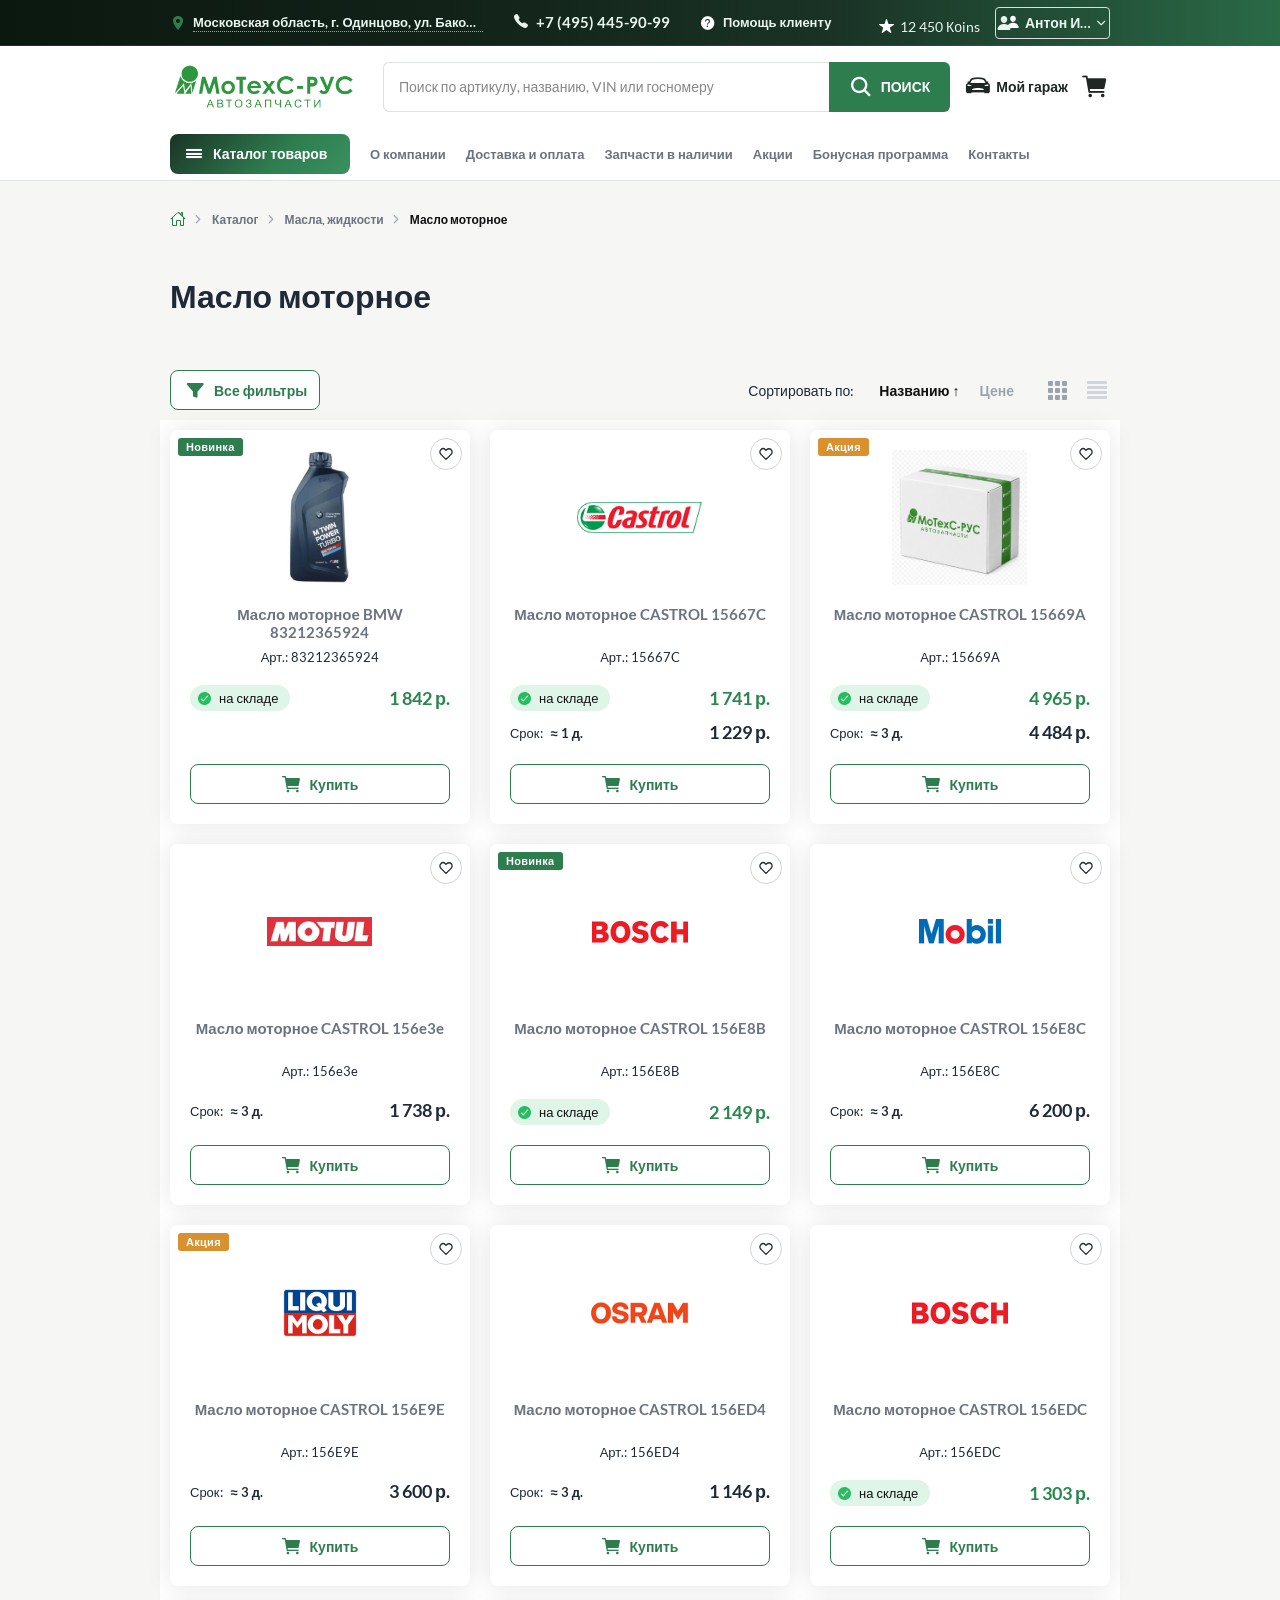
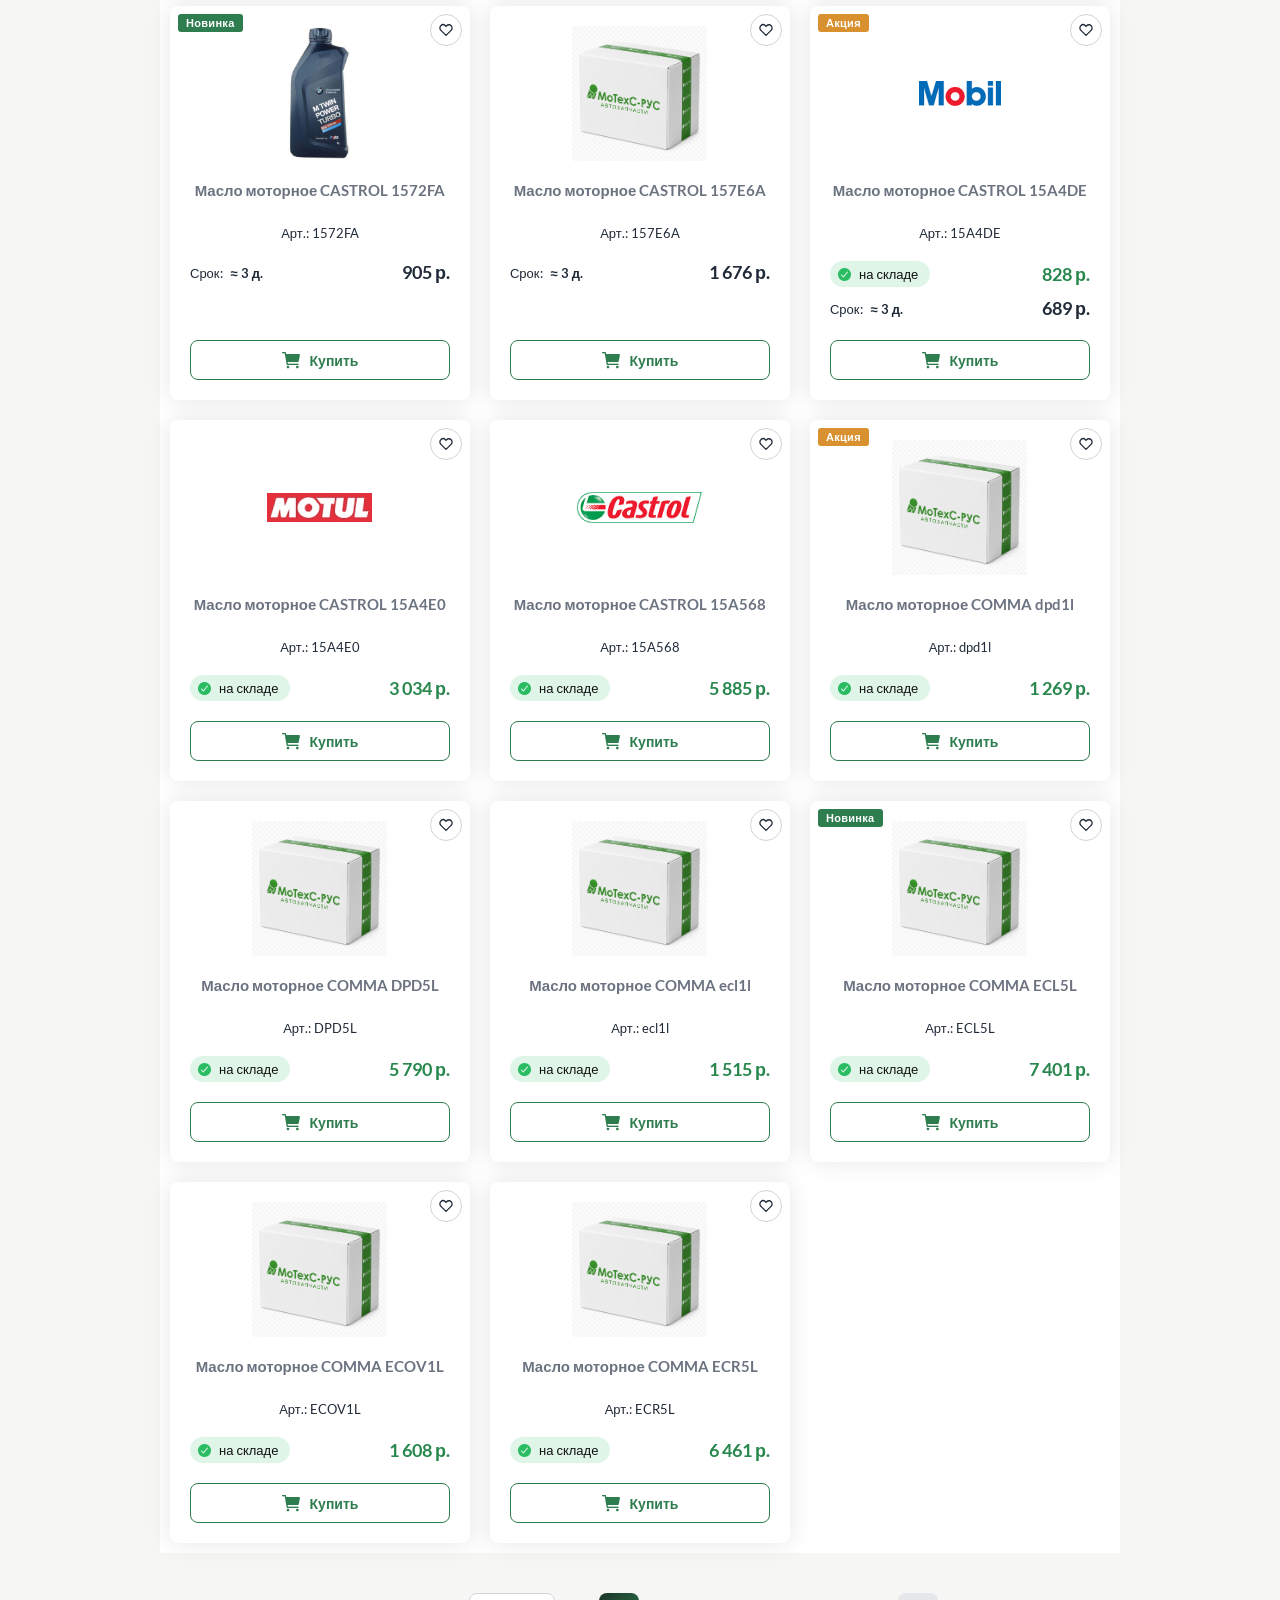
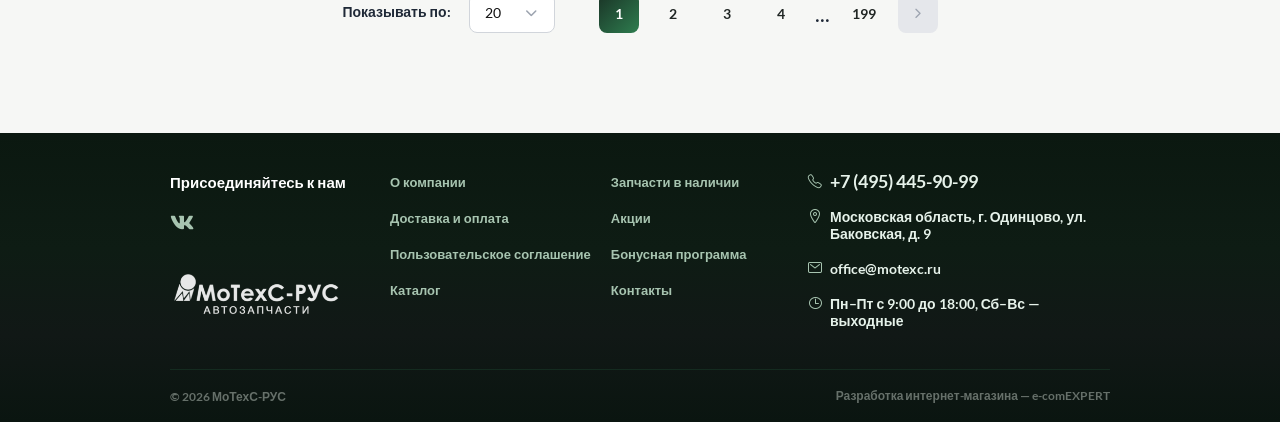
==== commit b181b86b: "asd" ====
--- a/catalog/index.html
+++ b/catalog/index.html
@@ -2,7 +2,7 @@
 <html xmlns="http://www.w3.org/1999/xhtml" class="bx-core bx-no-touch bx-no-retina bx-chrome"><head><style>body {transition: opacity ease-in 0.2s; } 
 body[unresolved] {opacity: 0; display: block; overflow: hidden; position: relative; } 
 </style>
-    <title>e-comAUTOPARTS - Масло моторное </title>
+    <title>Каталог — МоТехС-РУС</title>
     <meta http-equiv="X-UA-Compatible" content="IE=edge" />
     <meta name="viewport" content="width=device-width, initial-scale=1.0" />
 
@@ -23,7 +23,7 @@
 
     <meta http-equiv="Content-Type" content="text/html; charset=UTF-8" />
 <meta name="robots" content="index, follow" />
-<meta name="description" content="e-comAUTOPARTS - Масло моторное " />
+<meta name="description" content="Каталог автозапчастей МоТехС-РУС — оптовые поставки запчастей для профессионалов." />
 <link href="../shop.e-comexpert.ru/shop.e-comexpert.ru/bitrix/js/main/core/css/core.css" type="text/css" rel="stylesheet" />
 
 
@@ -207,10 +207,10 @@
 {
   "@context": "http://www.schema.org",
   "@type": "Organization",
-  "name": "e-comAUTOPARTS",
+  "name": "МоТехС-РУС",
   "url": "https://demo.e-comexpert.ru/",
   "logo": "/bitrix/templates/e-comexpert_v2/img/Logo.svg",
-  "description": "�������� e-comAUTOPARTS ���������������� �� ������� � ��������� ������� �������������. �� ����� ������ � ��� ��������� ����������� ��������� � �������� ���������������, ����������� ���������� ������������������ ��������� �� ������������������� �����.",
+  "description": "МоТехС-РУС — оптовые поставки автозапчастей для профессионалов.",
   "address": {
     "@type": "PostalAddress",
     "streetAddress": "��. ����� ���������, 23 ���. 1� ",
@@ -777,6 +777,27 @@
     });
 </script>                    </div>
                     <div class="header_basket_garage_btn">
+                        <!-- ГАРАЖ -->
+                        <div id="w247_garage_new111" class="wrap_garage site_dopdown_btn">
+                            <div id="w247_garage_box_new111" class="dropdown noclose">
+                                <button class="btn dropdown-toggle btn_garage auto_in_garage" type="button" data-toggle="dropdown">
+                                    <span class="site_header__up__ico color_ico icon-ion-car-sport-sharp"></span>
+                                    <span class="hidden-xs btn_garage__text">Мой гараж</span>
+                                </button>
+                                <div class="dropdown-menu select_garage">
+                                    <div class="garage_none_auto">
+                                        <div class="garage_none_auto__title title_h3">У вас нет сохранённых автомобилей</div>
+                                        <div class="garage_none_auto__text">Добавьте авто в гараж для точного подбора запчастей</div>
+                                        <a class="btn_site gradient_top btn_add_auto" href="#modal_add_auto_new111" data-toggle="modal" data-dismiss="dropdown">
+                                            <span class="ico_btn_add_auto icon-ion-add"></span>Добавить авто
+                                        </a>
+                                    </div>
+                                </div>
+                            </div>
+                            <div class="close_garage"><span class="icon-ion-close"></span></div>
+                            <div class="mob_fon_main_garage"></div>
+                        </div>
+                        <!-- /ГАРАЖ -->
                         <div class="for_fixed__garage_help">
 
                             <script>
